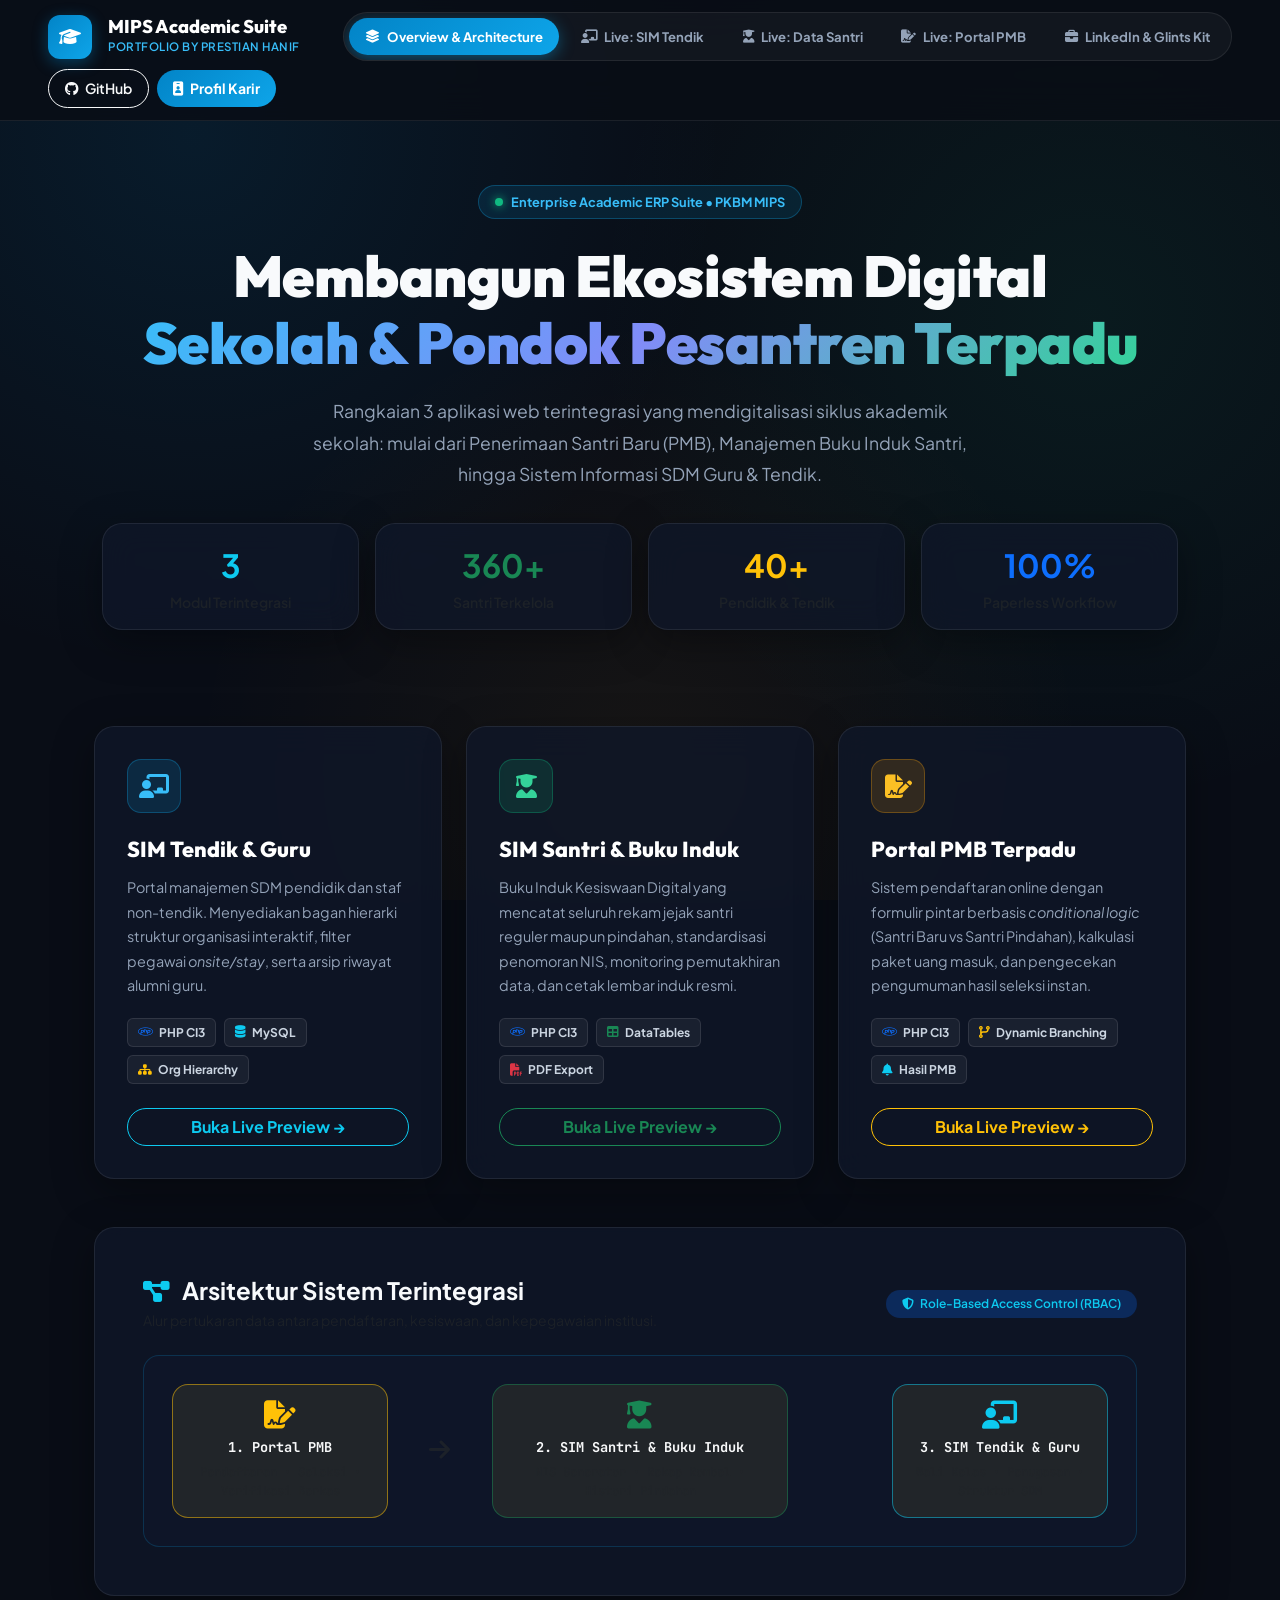
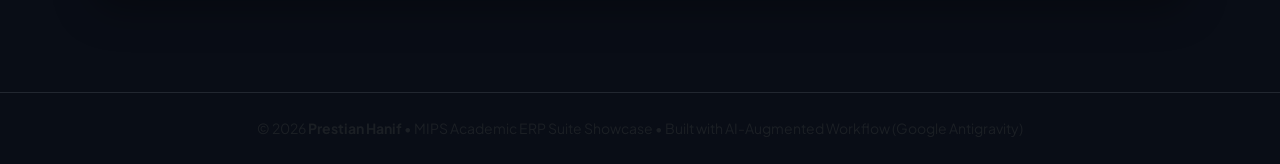
==== index.html @ e8062b6e "feat: initial release of MIPS Academic ERP Suite interactive showcase" ====
<!DOCTYPE html>
<html lang="id">
<head>
  <meta charset="UTF-8">
  <meta name="viewport" content="width=device-width, initial-scale=1.0">
  <title>MIPS Academic Suite — Integrated School ERP Portfolio | Prestian Hanif</title>
  <meta name="description" content="Portofolio Sistem Informasi Akademik Sekolah Terpadu (SIM Tendik, Buku Induk Santri, dan PMB Online) berbasis PHP CodeIgniter & MySQL oleh Prestian Hanif.">
  <link rel="icon" type="image/png" href="assets/img/860e6215fdf18fe359e7f4e2a0b816ce.png">
  
  <!-- Google Fonts -->
  <link rel="preconnect" href="https://fonts.googleapis.com">
  <link rel="preconnect" href="https://fonts.gstatic.com" crossorigin>
  <link href="https://fonts.googleapis.com/css2?family=Plus+Jakarta+Sans:wght@300;400;500;600;700;800&family=Outfit:wght@400;600;700;800&family=JetBrains+Mono:wght@400;600&display=swap" rel="stylesheet">
  
  <!-- Bootstrap 5 CSS -->
  <link href="https://cdn.jsdelivr.net/npm/bootstrap@5.3.3/dist/css/bootstrap.min.css" rel="stylesheet">
  <!-- FontAwesome 6 -->
  <link rel="stylesheet" href="https://cdnjs.cloudflare.com/ajax/libs/font-awesome/6.5.1/css/all.min.css">
  <!-- Bootstrap Icons -->
  <link rel="stylesheet" href="https://cdn.jsdelivr.net/npm/bootstrap-icons@1.11.3/font/bootstrap-icons.min.css">

  <style>
    :root {
      --bg-dark: #090d16;
      --bg-card: rgba(15, 23, 42, 0.75);
      --bg-card-hover: rgba(30, 41, 59, 0.85);
      --border-glow: rgba(14, 165, 233, 0.25);
      --primary: #0284c7;
      --primary-light: #38bdf8;
      --accent: #10b981;
      --accent-gold: #f59e0b;
      --text-main: #f8fafc;
      --text-muted: #94a3b8;
      --font-heading: 'Outfit', sans-serif;
      --font-body: 'Plus Jakarta Sans', sans-serif;
      --font-mono: 'JetBrains Mono', monospace;
    }

    * { box-sizing: border-box; }
    html { scroll-behavior: smooth; }
    body {
      background-color: var(--bg-dark);
      color: var(--text-main);
      font-family: var(--font-body);
      overflow-x: hidden;
      line-height: 1.6;
      background-image: 
        radial-gradient(circle at 15% 15%, rgba(2, 132, 199, 0.12) 0%, transparent 40%),
        radial-gradient(circle at 85% 35%, rgba(16, 185, 129, 0.08) 0%, transparent 40%),
        radial-gradient(circle at 50% 85%, rgba(245, 158, 11, 0.06) 0%, transparent 45%);
      background-attachment: fixed;
    }

    /* Floating Header / Navbar */
    .suite-navbar {
      position: sticky;
      top: 0;
      z-index: 1050;
      background: rgba(9, 13, 22, 0.85);
      backdrop-filter: blur(20px);
      -webkit-backdrop-filter: blur(20px);
      border-bottom: 1px solid rgba(255, 255, 255, 0.08);
      padding: 0.75rem 0;
      transition: all 0.3s ease;
    }
    .brand-avatar {
      width: 44px;
      height: 44px;
      border-radius: 12px;
      background: linear-gradient(135deg, #0284c7, #0ea5e9);
      display: flex;
      align-items: center;
      justify-content: center;
      font-weight: 800;
      font-size: 1.1rem;
      color: #fff;
      box-shadow: 0 4px 15px rgba(2, 132, 199, 0.4);
    }
    .brand-title {
      font-family: var(--font-heading);
      font-weight: 800;
      font-size: 1.15rem;
      color: #fff;
      line-height: 1.2;
    }
    .brand-sub {
      font-size: 0.72rem;
      color: var(--primary-light);
      font-weight: 600;
      letter-spacing: 0.5px;
    }

    /* Tab Switcher Pills */
    .suite-nav-pills {
      display: flex;
      gap: 0.4rem;
      background: rgba(255, 255, 255, 0.04);
      padding: 5px;
      border-radius: 50px;
      border: 1px solid rgba(255, 255, 255, 0.08);
      overflow-x: auto;
      max-width: 100%;
    }
    .suite-nav-pills .nav-link {
      color: var(--text-muted);
      border-radius: 50px;
      font-size: 0.82rem;
      font-weight: 700;
      padding: 0.5rem 1rem;
      white-space: nowrap;
      transition: all 0.25s ease;
      display: flex;
      align-items: center;
      gap: 0.45rem;
      border: none;
      background: transparent;
    }
    .suite-nav-pills .nav-link:hover {
      color: #fff;
      background: rgba(255, 255, 255, 0.06);
    }
    .suite-nav-pills .nav-link.active {
      background: linear-gradient(135deg, #0284c7, #0ea5e9);
      color: #ffffff;
      box-shadow: 0 4px 16px rgba(14, 165, 233, 0.4);
    }

    /* Hero Section */
    .hero-wrap {
      padding: 4rem 0 3rem;
      position: relative;
    }
    .hero-badge {
      display: inline-flex;
      align-items: center;
      gap: 8px;
      padding: 6px 16px;
      border-radius: 50px;
      background: rgba(14, 165, 233, 0.12);
      border: 1px solid rgba(14, 165, 233, 0.3);
      color: var(--primary-light);
      font-size: 0.8rem;
      font-weight: 700;
      margin-bottom: 1.5rem;
    }
    .hero-badge .status-dot {
      width: 8px;
      height: 8px;
      border-radius: 50%;
      background: #10b981;
      box-shadow: 0 0 10px #10b981;
      animation: pulseDot 2s infinite;
    }
    @keyframes pulseDot {
      0%, 100% { opacity: 1; transform: scale(1); }
      50% { opacity: 0.4; transform: scale(1.2); }
    }
    .hero-title {
      font-family: var(--font-heading);
      font-size: clamp(2.2rem, 4.5vw, 3.6rem);
      font-weight: 900;
      line-height: 1.15;
      letter-spacing: -0.5px;
      margin-bottom: 1.25rem;
    }
    .text-gradient {
      background: linear-gradient(135deg, #38bdf8 0%, #818cf8 50%, #34d399 100%);
      -webkit-background-clip: text;
      -webkit-text-fill-color: transparent;
    }
    .hero-desc {
      font-size: 1.1rem;
      color: var(--text-muted);
      max-width: 680px;
      line-height: 1.8;
      margin-bottom: 2rem;
    }

    /* Glassmorphic Cards */
    .glass-card {
      background: var(--bg-card);
      border: 1px solid rgba(255, 255, 255, 0.08);
      border-radius: 20px;
      backdrop-filter: blur(16px);
      -webkit-backdrop-filter: blur(16px);
      box-shadow: 0 12px 40px rgba(0, 0, 0, 0.35);
      transition: all 0.35s cubic-bezier(0.16, 1, 0.3, 1);
      position: relative;
      overflow: hidden;
    }
    .glass-card:hover {
      border-color: var(--border-glow);
      box-shadow: 0 18px 50px rgba(2, 132, 199, 0.15);
      transform: translateY(-4px);
    }
    .glass-card::before {
      content: '';
      position: absolute;
      top: 0; left: 0; right: 0;
      height: 2px;
      background: linear-gradient(90deg, #0284c7, #10b981, #f59e0b);
      opacity: 0;
      transition: opacity 0.3s;
    }
    .glass-card:hover::before { opacity: 1; }

    /* Module Highlight Cards */
    .module-card {
      padding: 2rem;
      height: 100%;
      display: flex;
      flex-direction: column;
    }
    .module-icon-box {
      width: 54px;
      height: 54px;
      border-radius: 14px;
      display: flex;
      align-items: center;
      justify-content: center;
      font-size: 1.5rem;
      margin-bottom: 1.5rem;
    }
    .icon-blue { background: rgba(14, 165, 233, 0.15); color: #38bdf8; border: 1px solid rgba(14, 165, 233, 0.3); }
    .icon-green { background: rgba(16, 185, 129, 0.15); color: #34d399; border: 1px solid rgba(16, 185, 129, 0.3); }
    .icon-amber { background: rgba(245, 158, 11, 0.15); color: #fbbf24; border: 1px solid rgba(245, 158, 11, 0.3); }

    .module-title {
      font-family: var(--font-heading);
      font-size: 1.35rem;
      font-weight: 800;
      color: #fff;
      margin-bottom: 0.75rem;
    }
    .module-desc {
      font-size: 0.9rem;
      color: var(--text-muted);
      line-height: 1.7;
      flex-grow: 1;
      margin-bottom: 1.25rem;
    }

    /* Tech Badges */
    .badge-tech {
      display: inline-flex;
      align-items: center;
      gap: 6px;
      padding: 4px 10px;
      border-radius: 6px;
      font-size: 0.75rem;
      font-weight: 700;
      background: rgba(255, 255, 255, 0.05);
      border: 1px solid rgba(255, 255, 255, 0.1);
      color: #cbd5e1;
    }

    /* Live Demo Container */
    .live-demo-viewport {
      background: #0d1527;
      border: 1px solid rgba(255, 255, 255, 0.1);
      border-radius: 20px;
      overflow: hidden;
      box-shadow: 0 25px 70px rgba(0, 0, 0, 0.5);
    }
    .viewport-header {
      background: #111c34;
      padding: 12px 20px;
      display: flex;
      align-items: center;
      justify-content: space-between;
      border-bottom: 1px solid rgba(255, 255, 255, 0.06);
    }
    .browser-dots {
      display: flex;
      gap: 7px;
    }
    .browser-dots span {
      width: 11px;
      height: 11px;
      border-radius: 50%;
    }
    .dot-red { background: #ef4444; }
    .dot-yellow { background: #f59e0b; }
    .dot-green { background: #10b981; }

    .viewport-url-bar {
      background: rgba(0, 0, 0, 0.3);
      padding: 5px 16px;
      border-radius: 50px;
      font-size: 0.75rem;
      color: var(--text-muted);
      font-family: var(--font-mono);
      display: flex;
      align-items: center;
      gap: 8px;
      border: 1px solid rgba(255, 255, 255, 0.05);
      width: 50%;
      max-width: 480px;
    }

    /* Interactive Simulation Container */
    .simulation-body {
      padding: 2rem;
      min-height: 580px;
      background: #0f172a;
      color: #f1f5f9;
    }

    /* Stats Counter in Demo */
    .demo-stat-card {
      background: rgba(255, 255, 255, 0.04);
      border: 1px solid rgba(255, 255, 255, 0.08);
      border-radius: 14px;
      padding: 1.25rem;
      text-align: center;
      transition: all 0.25s;
    }
    .demo-stat-card:hover {
      background: rgba(14, 165, 233, 0.08);
      border-color: rgba(14, 165, 233, 0.3);
    }
    .demo-stat-num {
      font-size: 2.2rem;
      font-weight: 800;
      color: #38bdf8;
      line-height: 1;
    }
    .demo-stat-label {
      font-size: 0.75rem;
      font-weight: 700;
      text-transform: uppercase;
      letter-spacing: 0.8px;
      color: var(--text-muted);
      margin-top: 6px;
    }

    /* Tables in Demo */
    .demo-table {
      width: 100%;
      border-collapse: separate;
      border-spacing: 0;
      font-size: 0.85rem;
      color: #e2e8f0;
    }
    .demo-table thead th {
      background: #1e293b;
      padding: 12px 14px;
      font-size: 0.74rem;
      font-weight: 800;
      text-transform: uppercase;
      letter-spacing: 0.6px;
      color: #94a3b8;
      border-bottom: 2px solid rgba(255, 255, 255, 0.08);
    }
    .demo-table tbody tr {
      border-bottom: 1px solid rgba(255, 255, 255, 0.04);
      transition: background 0.15s;
    }
    .demo-table tbody tr:hover {
      background: rgba(14, 165, 233, 0.06);
    }
    .demo-table td {
      padding: 12px 14px;
      vertical-align: middle;
      border-bottom: 1px solid rgba(255, 255, 255, 0.05);
    }

    /* Copy Button Tooltip */
    .btn-copy-kit {
      background: linear-gradient(135deg, #10b981, #059669);
      color: #fff;
      font-weight: 700;
      padding: 8px 18px;
      border-radius: 8px;
      border: none;
      font-size: 0.82rem;
      cursor: pointer;
      display: inline-flex;
      align-items: center;
      gap: 7px;
      transition: all 0.2s;
    }
    .btn-copy-kit:hover {
      box-shadow: 0 4px 16px rgba(16, 185, 129, 0.4);
      transform: translateY(-2px);
      color: #fff;
    }

    /* Mermaid Architecture Box */
    .arch-box {
      background: rgba(15, 23, 42, 0.9);
      border: 1px solid rgba(14, 165, 233, 0.2);
      border-radius: 16px;
      padding: 1.75rem;
      font-family: var(--font-mono);
      font-size: 0.85rem;
    }

    /* Modal Styling */
    .modal-content-dark {
      background: #0f172a;
      border: 1px solid rgba(255, 255, 255, 0.15);
      border-radius: 20px;
      color: #f8fafc;
      box-shadow: 0 25px 80px rgba(0, 0, 0, 0.7);
    }
    .modal-header-dark {
      background: #1e293b;
      border-bottom: 1px solid rgba(255, 255, 255, 0.08);
      padding: 18px 24px;
      border-radius: 20px 20px 0 0;
    }
  </style>
</head>
<body>

  <!-- ==================== HEADER NAVBAR ==================== -->
  <nav class="suite-navbar">
    <div class="container-fluid px-3 px-xl-5">
      <div class="d-flex align-items-center justify-content-between flex-wrap gap-2">
        
        <!-- Brand -->
        <a href="#overview" class="d-flex align-items-center gap-3 text-decoration-none">
          <div class="brand-avatar">
            <i class="fas fa-graduation-cap"></i>
          </div>
          <div>
            <div class="brand-title">MIPS Academic Suite</div>
            <div class="brand-sub">PORTFOLIO BY PRESTIAN HANIF</div>
          </div>
        </a>

        <!-- Navigation Tabs -->
        <div class="suite-nav-pills" id="suiteTabs" role="tablist">
          <button class="nav-link active" id="tab-overview" data-bs-toggle="pill" data-bs-target="#pane-overview" type="button" role="tab">
            <i class="fas fa-layer-group"></i> <span>Overview &amp; Architecture</span>
          </button>
          <button class="nav-link" id="tab-dataguru" data-bs-toggle="pill" data-bs-target="#pane-dataguru" type="button" role="tab">
            <i class="fas fa-chalkboard-teacher"></i> <span>Live: SIM Tendik</span>
          </button>
          <button class="nav-link" id="tab-datasantri" data-bs-toggle="pill" data-bs-target="#pane-datasantri" type="button" role="tab">
            <i class="fas fa-user-graduate"></i> <span>Live: Data Santri</span>
          </button>
          <button class="nav-link" id="tab-pmb" data-bs-toggle="pill" data-bs-target="#pane-pmb" type="button" role="tab">
            <i class="fas fa-file-signature"></i> <span>Live: Portal PMB</span>
          </button>
          <button class="nav-link" id="tab-careerkit" data-bs-toggle="pill" data-bs-target="#pane-careerkit" type="button" role="tab">
            <i class="fas fa-briefcase"></i> <span>LinkedIn &amp; Glints Kit</span>
          </button>
        </div>

        <!-- Right Action Button -->
        <div class="d-flex align-items-center gap-2">
          <a href="https://github.com/PrestianHanif" target="_blank" class="btn btn-sm btn-outline-light rounded-pill px-3 py-2 fw-semibold">
            <i class="fab fa-github me-1"></i> GitHub
          </a>
          <a href="#pane-careerkit" onclick="document.getElementById('tab-careerkit').click()" class="btn btn-sm btn-primary rounded-pill px-3 py-2 fw-bold" style="background: linear-gradient(135deg, #0284c7, #0ea5e9); border:none;">
            <i class="fas fa-id-badge me-1"></i> Profil Karir
          </a>
        </div>

      </div>
    </div>
  </nav>

  <!-- ==================== MAIN TAB CONTENT CONTAINER ==================== -->
  <main class="tab-content" id="suiteTabContent">

    <!-- ==================== PANE 1: OVERVIEW & ARCHITECTURE ==================== -->
    <section class="tab-pane fade show active" id="pane-overview" role="tabpanel">
      
      <!-- Hero -->
      <div class="hero-wrap">
        <div class="container px-3 px-xl-4 text-center">
          <div class="hero-badge">
            <span class="status-dot"></span>
            Enterprise Academic ERP Suite &bull; PKBM MIPS
          </div>
          <h1 class="hero-title">
            Membangun Ekosistem Digital<br>
            <span class="text-gradient">Sekolah &amp; Pondok Pesantren Terpadu</span>
          </h1>
          <p class="hero-desc mx-auto">
            Rangkaian 3 aplikasi web terintegrasi yang mendigitalisasi siklus akademik sekolah: mulai dari Penerimaan Santri Baru (PMB), Manajemen Buku Induk Santri, hingga Sistem Informasi SDM Guru &amp; Tendik.
          </p>

          <!-- Quick Stats Row -->
          <div class="row g-3 justify-content-center max-w-900 mx-auto mb-5">
            <div class="col-6 col-md-3">
              <div class="glass-card p-3 text-center">
                <div class="fs-2 fw-bold text-info">3</div>
                <div class="small text-muted fw-semibold">Modul Terintegrasi</div>
              </div>
            </div>
            <div class="col-6 col-md-3">
              <div class="glass-card p-3 text-center">
                <div class="fs-2 fw-bold text-success">360+</div>
                <div class="small text-muted fw-semibold">Santri Terkelola</div>
              </div>
            </div>
            <div class="col-6 col-md-3">
              <div class="glass-card p-3 text-center">
                <div class="fs-2 fw-bold text-warning">40+</div>
                <div class="small text-muted fw-semibold">Pendidik &amp; Tendik</div>
              </div>
            </div>
            <div class="col-6 col-md-3">
              <div class="glass-card p-3 text-center">
                <div class="fs-2 fw-bold text-primary">100%</div>
                <div class="small text-muted fw-semibold">Paperless Workflow</div>
              </div>
            </div>
          </div>
        </div>
      </div>

      <!-- The 3 Core Modules -->
      <div class="container px-3 px-xl-4 pb-5">
        <div class="row g-4 mb-5">
          
          <!-- Module 1: SIM Tendik -->
          <div class="col-lg-4">
            <div class="glass-card module-card">
              <div class="module-icon-box icon-blue">
                <i class="fas fa-chalkboard-teacher"></i>
              </div>
              <h3 class="module-title">SIM Tendik &amp; Guru</h3>
              <p class="module-desc">
                Portal manajemen SDM pendidik dan staf non-tendik. Menyediakan bagan hierarki struktur organisasi interaktif, filter pegawai <em>onsite/stay</em>, serta arsip riwayat alumni guru.
              </p>
              <div class="d-flex flex-wrap gap-2 mb-4">
                <span class="badge-tech"><i class="fab fa-php text-primary"></i> PHP CI3</span>
                <span class="badge-tech"><i class="fas fa-database text-info"></i> MySQL</span>
                <span class="badge-tech"><i class="fas fa-sitemap text-warning"></i> Org Hierarchy</span>
              </div>
              <button class="btn btn-outline-info w-100 rounded-pill fw-bold" onclick="document.getElementById('tab-dataguru').click()">
                Buka Live Preview &rarr;
              </button>
            </div>
          </div>

          <!-- Module 2: Data Santri -->
          <div class="col-lg-4">
            <div class="glass-card module-card">
              <div class="module-icon-box icon-green">
                <i class="fas fa-user-graduate"></i>
              </div>
              <h3 class="module-title">SIM Santri &amp; Buku Induk</h3>
              <p class="module-desc">
                Buku Induk Kesiswaan Digital yang mencatat seluruh rekam jejak santri reguler maupun pindahan, standardisasi penomoran NIS, monitoring pemutakhiran data, dan cetak lembar induk resmi.
              </p>
              <div class="d-flex flex-wrap gap-2 mb-4">
                <span class="badge-tech"><i class="fab fa-php text-primary"></i> PHP CI3</span>
                <span class="badge-tech"><i class="fas fa-table text-success"></i> DataTables</span>
                <span class="badge-tech"><i class="fas fa-file-pdf text-danger"></i> PDF Export</span>
              </div>
              <button class="btn btn-outline-success w-100 rounded-pill fw-bold" onclick="document.getElementById('tab-datasantri').click()">
                Buka Live Preview &rarr;
              </button>
            </div>
          </div>

          <!-- Module 3: Portal PMB -->
          <div class="col-lg-4">
            <div class="glass-card module-card">
              <div class="module-icon-box icon-amber">
                <i class="fas fa-file-signature"></i>
              </div>
              <h3 class="module-title">Portal PMB Terpadu</h3>
              <p class="module-desc">
                Sistem pendaftaran online dengan formulir pintar berbasis <em>conditional logic</em> (Santri Baru vs Santri Pindahan), kalkulasi paket uang masuk, dan pengecekan pengumuman hasil seleksi instan.
              </p>
              <div class="d-flex flex-wrap gap-2 mb-4">
                <span class="badge-tech"><i class="fab fa-php text-primary"></i> PHP CI3</span>
                <span class="badge-tech"><i class="fas fa-code-branch text-warning"></i> Dynamic Branching</span>
                <span class="badge-tech"><i class="fas fa-bell text-info"></i> Hasil PMB</span>
              </div>
              <button class="btn btn-outline-warning w-100 rounded-pill fw-bold" onclick="document.getElementById('tab-pmb').click()">
                Buka Live Preview &rarr;
              </button>
            </div>
          </div>

        </div>

        <!-- Integrated Architecture Diagram -->
        <div class="glass-card p-4 p-lg-5">
          <div class="d-flex align-items-center justify-content-between flex-wrap gap-3 mb-4">
            <div>
              <h4 class="fw-bold mb-1"><i class="fas fa-project-diagram text-info me-2"></i> Arsitektur Sistem Terintegrasi</h4>
              <p class="text-muted small mb-0">Alur pertukaran data antara pendaftaran, kesiswaan, dan kepegawaian institusi.</p>
            </div>
            <span class="badge bg-primary bg-opacity-25 text-info px-3 py-2 rounded-pill fw-semibold">
              <i class="fas fa-shield-alt me-1"></i> Role-Based Access Control (RBAC)
            </span>
          </div>

          <div class="arch-box text-light">
            <div class="row align-items-center g-4 text-center">
              <div class="col-md-3">
                <div class="p-3 rounded-4 bg-dark border border-warning border-opacity-50">
                  <i class="fas fa-file-signature text-warning fs-3 mb-2"></i>
                  <div class="fw-bold">1. Portal PMB</div>
                  <div class="small text-muted mt-1">Pendaftaran &bull; Seleksi &bull; Verifikasi Berkas</div>
                </div>
              </div>
              <div class="col-md-1 d-none d-md-block">
                <i class="fas fa-arrow-right text-muted fs-4"></i>
              </div>
              <div class="col-md-4">
                <div class="p-3 rounded-4 bg-dark border border-success border-opacity-50">
                  <i class="fas fa-user-graduate text-success fs-3 mb-2"></i>
                  <div class="fw-bold">2. SIM Santri &amp; Buku Induk</div>
                  <div class="small text-muted mt-1">NIS Generator &bull; Rekap Rombel &bull; Histori Pindahan</div>
                </div>
              </div>
              <div class="col-md-1 d-none d-md-block">
                <i class="fas fa-arrows-split text-muted fs-4"></i>
              </div>
              <div class="col-md-3">
                <div class="p-3 rounded-4 bg-dark border border-info border-opacity-50">
                  <i class="fas fa-chalkboard-teacher text-info fs-3 mb-2"></i>
                  <div class="fw-bold">3. SIM Tendik &amp; Guru</div>
                  <div class="small text-muted mt-1">Wali Kelas &bull; Penugasan &bull; Struktur SDM</div>
                </div>
              </div>
            </div>
          </div>

        </div>

      </div>
    </section>

    <!-- ==================== PANE 2: LIVE SIM TENDIK ==================== -->
    <section class="tab-pane fade" id="pane-dataguru" role="tabpanel">
      <div class="container px-3 px-xl-4 py-4">
        
        <!-- Live Window Container -->
        <div class="live-demo-viewport">
          <div class="viewport-header">
            <div class="browser-dots">
              <span class="dot-red"></span>
              <span class="dot-yellow"></span>
              <span class="dot-green"></span>
            </div>
            <div class="viewport-url-bar">
              <i class="fas fa-lock text-success"></i>
              <span>https://prestianhanif.github.io/app-dataguru/public</span>
            </div>
            <div class="d-flex align-items-center gap-2">
              <a href="https://github.com/PrestianHanif/app-dataguru" target="_blank" class="btn btn-xs btn-outline-light rounded-pill px-3 py-1 text-xs" style="font-size:0.75rem;">
                <i class="fab fa-github me-1"></i> View Repository
              </a>
            </div>
          </div>

          <!-- Simulation Content (1:1 with real app) -->
          <div class="simulation-body">
            
            <!-- Navbar inside Demo -->
            <div class="d-flex align-items-center justify-content-between p-3 rounded-4 mb-4" style="background: rgba(255,255,255,0.05); border: 1px solid rgba(255,255,255,0.08);">
              <div class="d-flex align-items-center gap-3">
                <img src="assets/img/860e6215fdf18fe359e7f4e2a0b816ce.png" alt="Logo" width="38" height="38" class="rounded-3 bg-white p-1">
                <div>
                  <div class="fw-bold text-white fs-6">Data Pegawai <span class="text-info">MIPS</span></div>
                  <div class="small text-muted" style="font-size:0.7rem;">PKBM Madina Islamic Premier School</div>
                </div>
              </div>
              <div class="d-flex gap-2">
                <span class="badge bg-info bg-opacity-20 text-info px-3 py-2 rounded-pill fw-semibold">Tahun Ajaran 2026/2027</span>
              </div>
            </div>

            <!-- Stats Banner in Demo -->
            <div class="row g-3 mb-4">
              <div class="col-md-4">
                <div class="demo-stat-card">
                  <div class="demo-stat-num" id="guruCount">38</div>
                  <div class="demo-stat-label">Total SDM On-Site</div>
                  <div class="small text-muted mt-2">
                    <span class="text-info fw-bold"><i class="fas fa-mars"></i> 18 Pria</span> &bull; 
                    <span class="text-danger fw-bold"><i class="fas fa-venus"></i> 20 Wanita</span>
                  </div>
                </div>
              </div>
              <div class="col-md-4">
                <div class="demo-stat-card">
                  <div class="demo-stat-num text-success">24</div>
                  <div class="demo-stat-label">Tenaga Pendidik (Guru)</div>
                  <div class="small text-muted mt-2">TAUD &bull; Paket A &bull; Paket B &bull; Paket C</div>
                </div>
              </div>
              <div class="col-md-4">
                <div class="demo-stat-card">
                  <div class="demo-stat-num text-warning">14</div>
                  <div class="demo-stat-label">Tendik &amp; Karyawan Staf</div>
                  <div class="small text-muted mt-2">Tata Usaha &bull; Kebersihan &bull; Keamanan</div>
                </div>
              </div>
            </div>

            <!-- Interactive Filter & Search Bar -->
            <div class="p-3 rounded-4 mb-4" style="background: rgba(255,255,255,0.03); border: 1px solid rgba(255,255,255,0.08);">
              <div class="row g-2 align-items-center">
                <div class="col-md-5">
                  <div class="input-group">
                    <span class="input-group-text bg-dark border-secondary text-muted"><i class="fas fa-search"></i></span>
                    <input type="text" id="searchGuru" class="form-control bg-dark border-secondary text-white" placeholder="Cari nama pegawai, NIP, atau jabatan..." onkeyup="filterGuruTable()">
                  </div>
                </div>
                <div class="col-md-3">
                  <select id="filterUnitGuru" class="form-select bg-dark border-secondary text-white" onchange="filterGuruTable()">
                    <option value="">Semua Unit</option>
                    <option value="TAUD">TAUD SaQu MIPS</option>
                    <option value="Paket A">Paket A (Setara SD)</option>
                    <option value="Paket B">Paket B (Setara SMP)</option>
                    <option value="Paket C">Paket C (Setara SMA)</option>
                    <option value="Manajemen">Manajemen &amp; TU</option>
                  </select>
                </div>
                <div class="col-md-4 text-md-end">
                  <button class="btn btn-sm btn-outline-info rounded-pill px-3" onclick="showOrgModal()">
                    <i class="fas fa-sitemap me-1"></i> Lihat Struktur Organisasi
                  </button>
                </div>
              </div>
            </div>

            <!-- Interactive Table -->
            <div class="table-responsive rounded-4 border border-secondary border-opacity-25">
              <table class="demo-table" id="tableGuru">
                <thead>
                  <tr>
                    <th>NIP</th>
                    <th>Nama Pegawai</th>
                    <th>Unit / Rombel</th>
                    <th>Jabatan</th>
                    <th>Sistem Kerja</th>
                    <th>Status</th>
                  </tr>
                </thead>
                <tbody id="guruTableBody">
                  <tr>
                    <td><code>202401001</code></td>
                    <td class="fw-bold text-white">Ust. Ahmad Fauzan, S.Pd.I</td>
                    <td><span class="badge bg-primary bg-opacity-25 text-info">Paket B</span></td>
                    <td>Kepala Satuan Pendidikan</td>
                    <td><span class="badge bg-success bg-opacity-25 text-success">Stay / Onsite</span></td>
                    <td><span class="text-success"><i class="fas fa-check-circle me-1"></i>Aktif</span></td>
                  </tr>
                  <tr>
                    <td><code>202401002</code></td>
                    <td class="fw-bold text-white">Usth. Siti Khadijah, S.Pd</td>
                    <td><span class="badge bg-info bg-opacity-25 text-info">TAUD SaQu</span></td>
                    <td>Koordinator Kurikulum Tahfidz</td>
                    <td><span class="badge bg-success bg-opacity-25 text-success">Stay / Onsite</span></td>
                    <td><span class="text-success"><i class="fas fa-check-circle me-1"></i>Aktif</span></td>
                  </tr>
                  <tr>
                    <td><code>202401003</code></td>
                    <td class="fw-bold text-white">Ust. Muhammad Ridwan</td>
                    <td><span class="badge bg-warning bg-opacity-25 text-warning">Paket A</span></td>
                    <td>Wali Kelas 3 &amp; Pengajar Diniyah</td>
                    <td><span class="badge bg-secondary bg-opacity-25 text-light">Pulang-Pergi</span></td>
                    <td><span class="text-success"><i class="fas fa-check-circle me-1"></i>Aktif</span></td>
                  </tr>
                  <tr>
                    <td><code>202401004</code></td>
                    <td class="fw-bold text-white">Ust. Hendra Setiawan, S.Kom</td>
                    <td><span class="badge bg-info bg-opacity-25 text-info">Manajemen</span></td>
                    <td>Operator Data &amp; IT Support</td>
                    <td><span class="badge bg-success bg-opacity-25 text-success">Stay / Onsite</span></td>
                    <td><span class="text-success"><i class="fas fa-check-circle me-1"></i>Aktif</span></td>
                  </tr>
                  <tr>
                    <td><code>202401005</code></td>
                    <td class="fw-bold text-white">Usth. Nur Aisyah, S.Si</td>
                    <td><span class="badge bg-primary bg-opacity-25 text-info">Paket C</span></td>
                    <td>Guru Matematika &amp; Sains</td>
                    <td><span class="badge bg-secondary bg-opacity-25 text-light">Pulang-Pergi</span></td>
                    <td><span class="text-success"><i class="fas fa-check-circle me-1"></i>Aktif</span></td>
                  </tr>
                </tbody>
              </table>
            </div>

          </div>
        </div>

      </div>
    </section>

    <!-- ==================== PANE 3: LIVE SIM SANTRI ==================== -->
    <section class="tab-pane fade" id="pane-datasantri" role="tabpanel">
      <div class="container px-3 px-xl-4 py-4">
        
        <div class="live-demo-viewport">
          <div class="viewport-header">
            <div class="browser-dots">
              <span class="dot-red"></span>
              <span class="dot-yellow"></span>
              <span class="dot-green"></span>
            </div>
            <div class="viewport-url-bar">
              <i class="fas fa-lock text-success"></i>
              <span>https://prestianhanif.github.io/app-datasantri/buku-induk</span>
            </div>
            <div class="d-flex align-items-center gap-2">
              <a href="https://github.com/PrestianHanif/app-datasantri" target="_blank" class="btn btn-xs btn-outline-light rounded-pill px-3 py-1" style="font-size:0.75rem;">
                <i class="fab fa-github me-1"></i> View Repository
              </a>
            </div>
          </div>

          <div class="simulation-body">
            
            <!-- Navbar inside Demo -->
            <div class="d-flex align-items-center justify-content-between p-3 rounded-4 mb-4" style="background: rgba(255,255,255,0.05); border: 1px solid rgba(255,255,255,0.08);">
              <div class="d-flex align-items-center gap-3">
                <img src="assets/img/fd27a5925df5ee8244879c0f76e47f09.png" alt="Logo" width="38" height="38" class="rounded-3 bg-white p-1">
                <div>
                  <div class="fw-bold text-white fs-6">DataSantri <span class="text-info">MIPS</span></div>
                  <div class="small text-muted" style="font-size:0.7rem;">Buku Induk Kesiswaan &amp; Arsip Digital Terpadu</div>
                </div>
              </div>
              <div class="d-flex gap-2">
                <button class="btn btn-sm btn-outline-success rounded-pill px-3 py-1" onclick="alert('Simulasi: Dokumen Buku Induk Santri siap dicetak berformat resmi.')">
                  <i class="fas fa-print me-1"></i> Cetak Lembar Induk
                </button>
              </div>
            </div>

            <!-- Stats Bar -->
            <div class="row g-3 mb-4">
              <div class="col-md-3 col-6">
                <div class="demo-stat-card">
                  <div class="demo-stat-num text-info">364</div>
                  <div class="demo-stat-label">Santri Murni Aktif</div>
                </div>
              </div>
              <div class="col-md-3 col-6">
                <div class="demo-stat-card">
                  <div class="demo-stat-num text-success">142</div>
                  <div class="demo-stat-label">Santri Menginduk</div>
                </div>
              </div>
              <div class="col-md-3 col-6">
                <div class="demo-stat-card">
                  <div class="demo-stat-num text-warning">18</div>
                  <div class="demo-stat-label">Santri Pindahan</div>
                </div>
              </div>
              <div class="col-md-3 col-6">
                <div class="demo-stat-card">
                  <div class="demo-stat-num text-light">524</div>
                  <div class="demo-stat-label">Total Keseluruhan</div>
                </div>
              </div>
            </div>

            <!-- Filter & Search Bar -->
            <div class="p-3 rounded-4 mb-4" style="background: rgba(255,255,255,0.03); border: 1px solid rgba(255,255,255,0.08);">
              <div class="row g-2 align-items-center">
                <div class="col-md-6">
                  <div class="input-group">
                    <span class="input-group-text bg-dark border-secondary text-muted"><i class="fas fa-search"></i></span>
                    <input type="text" id="searchSantri" class="form-control bg-dark border-secondary text-white" placeholder="Cari berdasarkan NIS, Nama Santri, atau NISN..." onkeyup="filterSantriTable()">
                  </div>
                </div>
                <div class="col-md-3">
                  <select id="filterProgramSantri" class="form-select bg-dark border-secondary text-white" onchange="filterSantriTable()">
                    <option value="">Semua Program</option>
                    <option value="TAUD">TAUD SaQu</option>
                    <option value="Paket A">Paket A (SD)</option>
                    <option value="Paket B">Paket B (SMP)</option>
                    <option value="Paket C">Paket C (SMA)</option>
                  </select>
                </div>
                <div class="col-md-3 text-md-end">
                  <span class="small text-muted">Menampilkan 5 dari 364 santri</span>
                </div>
              </div>
            </div>

            <!-- Table -->
            <div class="table-responsive rounded-4 border border-secondary border-opacity-25">
              <table class="demo-table" id="tableSantri">
                <thead>
                  <tr>
                    <th>NIS</th>
                    <th>Nama Santri</th>
                    <th>Program &amp; Rombel</th>
                    <th>Jalur Masuk</th>
                    <th>Wali Santri</th>
                    <th>Aksi</th>
                  </tr>
                </thead>
                <tbody id="santriTableBody">
                  <tr>
                    <td><code>2024.A.0142</code></td>
                    <td class="fw-bold text-white">Muhammad Zayyan Al-Farisi</td>
                    <td><span class="badge bg-primary bg-opacity-25 text-info">Paket A &bull; Kelas 2B</span></td>
                    <td><span class="badge bg-success bg-opacity-25 text-success">Reguler</span></td>
                    <td>Bpk. Hendro &bull; 0812-xxxx-7890</td>
                    <td>
                      <button class="btn btn-xs btn-outline-info rounded-pill px-2 py-1" onclick="openBukuIndukModal('Muhammad Zayyan Al-Farisi', '2024.A.0142', 'Paket A (Kelas 2B)', 'Reguler', 'Bpk. Hendro')">
                        <i class="fas fa-eye me-1"></i> Buku Induk
                      </button>
                    </td>
                  </tr>
                  <tr>
                    <td><code>2024.B.0089</code></td>
                    <td class="fw-bold text-white">Aisyah Nur Ramadhani</td>
                    <td><span class="badge bg-info bg-opacity-25 text-info">Paket B &bull; Kelas 7A</span></td>
                    <td><span class="badge bg-warning bg-opacity-25 text-warning"><i class="fas fa-exchange-alt me-1"></i>Pindahan</span></td>
                    <td>Bpk. Suryadi &bull; 0813-xxxx-4421</td>
                    <td>
                      <button class="btn btn-xs btn-outline-info rounded-pill px-2 py-1" onclick="openBukuIndukModal('Aisyah Nur Ramadhani', '2024.B.0089', 'Paket B (Kelas 7A)', 'Santri Pindahan (Mutasi Masuk)', 'Bpk. Suryadi')">
                        <i class="fas fa-eye me-1"></i> Buku Induk
                      </button>
                    </td>
                  </tr>
                  <tr>
                    <td><code>2024.T.0031</code></td>
                    <td class="fw-bold text-white">Fathimah Az-Zahra</td>
                    <td><span class="badge bg-secondary bg-opacity-25 text-light">TAUD &bull; Kelompok B</span></td>
                    <td><span class="badge bg-success bg-opacity-25 text-success">Reguler</span></td>
                    <td>Bpk. Bambang &bull; 0857-xxxx-1123</td>
                    <td>
                      <button class="btn btn-xs btn-outline-info rounded-pill px-2 py-1" onclick="openBukuIndukModal('Fathimah Az-Zahra', '2024.T.0031', 'TAUD (Kelompok B)', 'Reguler', 'Bpk. Bambang')">
                        <i class="fas fa-eye me-1"></i> Buku Induk
                      </button>
                    </td>
                  </tr>
                  <tr>
                    <td><code>2024.C.0019</code></td>
                    <td class="fw-bold text-white">Ibrahim Al-Ghifari</td>
                    <td><span class="badge bg-primary bg-opacity-25 text-info">Paket C &bull; Kelas 10</span></td>
                    <td><span class="badge bg-success bg-opacity-25 text-success">Reguler</span></td>
                    <td>Bpk. Gunawan &bull; 0811-xxxx-9876</td>
                    <td>
                      <button class="btn btn-xs btn-outline-info rounded-pill px-2 py-1" onclick="openBukuIndukModal('Ibrahim Al-Ghifari', '2024.C.0019', 'Paket C (Kelas 10)', 'Reguler', 'Bpk. Gunawan')">
                        <i class="fas fa-eye me-1"></i> Buku Induk
                      </button>
                    </td>
                  </tr>
                </tbody>
              </table>
            </div>

          </div>
        </div>

      </div>
    </section>

    <!-- ==================== PANE 4: LIVE PORTAL PMB ==================== -->
    <section class="tab-pane fade" id="pane-pmb" role="tabpanel">
      <div class="container px-3 px-xl-4 py-4">
        
        <div class="live-demo-viewport">
          <div class="viewport-header">
            <div class="browser-dots">
              <span class="dot-red"></span>
              <span class="dot-yellow"></span>
              <span class="dot-green"></span>
            </div>
            <div class="viewport-url-bar">
              <i class="fas fa-lock text-success"></i>
              <span>https://prestianhanif.github.io/app-pmb/register</span>
            </div>
            <div class="d-flex align-items-center gap-2">
              <a href="https://github.com/PrestianHanif/app-pmb" target="_blank" class="btn btn-xs btn-outline-light rounded-pill px-3 py-1" style="font-size:0.75rem;">
                <i class="fab fa-github me-1"></i> View Repository
              </a>
            </div>
          </div>

          <div class="simulation-body">
            
            <div class="row g-4 align-items-center mb-5">
              <div class="col-lg-7">
                <span class="badge bg-warning bg-opacity-20 text-warning px-3 py-2 rounded-pill fw-bold mb-3">
                  <i class="fas fa-calendar-check me-1"></i> Penerimaan Murid Baru Dibuka
                </span>
                <h2 class="fw-bold text-white display-6 mb-3">
                  Pendaftaran Online Murid &amp; Santri Baru MIPS
                </h2>
                <p class="text-muted leading-relaxed">
                  Fitur formulir interaktif di bawah ini mendemonstrasikan <strong>Smart Conditional Branching Logic</strong>: pertanyaan menyesuaikan otomatis secara dinamis saat memilih jalur <em>Santri Baru</em> atau <em>Santri Pindahan</em>.
                </p>
              </div>
              <div class="col-lg-5 text-center">
                <div class="p-3 rounded-4 bg-dark border border-secondary border-opacity-50">
                  <div class="fs-1 fw-bold text-warning mb-1">Gelombang 1</div>
                  <div class="text-muted small">Kuota Terbatas &bull; Seleksi Berkas Online</div>
                </div>
              </div>
            </div>

            <!-- Smart Form Simulator Card -->
            <div class="glass-card p-4 p-lg-5 mx-auto max-w-800">
              <h4 class="fw-bold text-white mb-4"><i class="fas fa-edit text-warning me-2"></i> Simulasi Formulir Pendaftaran</h4>
              
              <!-- Step 1: Jalur Selector -->
              <div class="mb-4">
                <label class="form-label text-light fw-bold">1. Pilih Tipe Pendaftaran (Pemilih Jalur):</label>
                <div class="row g-3">
                  <div class="col-md-6">
                    <div class="p-3 rounded-3 border border-secondary text-center cursor-pointer" id="btnJalurBaru" onclick="setJalurPmb('baru')" style="background: rgba(14,165,233,0.15); border-color: #38bdf8 !important;">
                      <div class="fs-3 text-info mb-1"><i class="fas fa-user-plus"></i></div>
                      <div class="fw-bold text-white">Santri Baru (Reguler)</div>
                      <div class="text-muted small">Pendaftaran awal / PAUD / Kelas 1</div>
                    </div>
                  </div>
                  <div class="col-md-6">
                    <div class="p-3 rounded-3 border border-secondary text-center cursor-pointer" id="btnJalurPindahan" onclick="setJalurPmb('pindahan')" style="background: rgba(255,255,255,0.02);">
                      <div class="fs-3 text-warning mb-1"><i class="fas fa-exchange-alt"></i></div>
                      <div class="fw-bold text-white">Santri Pindahan</div>
                      <div class="text-muted small">Mutasi dari sekolah lain ke kelas 2, 3, dst</div>
                    </div>
                  </div>
                </div>
              </div>

              <!-- Step 2: Conditional Fields -->
              <div id="dynamicFieldsContainer" class="p-3 rounded-3 mb-4" style="background: rgba(0,0,0,0.25); border: 1px dashed rgba(255,255,255,0.15);">
                <div id="fieldsSantriBaru">
                  <div class="alert alert-info py-2 px-3 small mb-3">
                    <i class="fas fa-info-circle me-1"></i> Menampilkan pertanyaan khusus <strong>Jalur Santri Baru</strong> (Riwayat PAUD &amp; Toilet Training).
                  </div>
                  <div class="row g-3">
                    <div class="col-md-6">
                      <label class="form-label text-muted small">Pernah Sekolah KB / TK sebelumnya?</label>
                      <select class="form-select bg-dark border-secondary text-white form-select-sm">
                        <option>Ya, pernah</option>
                        <option>Tidak pernah</option>
                      </select>
                    </div>
                    <div class="col-md-6">
                      <label class="form-label text-muted small">Kesiapan Mandiri (Toilet Training)</label>
                      <select class="form-select bg-dark border-secondary text-white form-select-sm">
                        <option>Mandiri sepenuhnya</option>
                        <option>Masih perlu pendampingan</option>
                      </select>
                    </div>
                  </div>
                </div>

                <div id="fieldsSantriPindahan" style="display:none;">
                  <div class="alert alert-warning py-2 px-3 small mb-3">
                    <i class="fas fa-exclamation-triangle me-1"></i> Menampilkan pertanyaan khusus <strong>Jalur Santri Pindahan</strong> (NPSN &amp; Validasi Surat Mutasi).
                  </div>
                  <div class="row g-3">
                    <div class="col-md-6">
                      <label class="form-label text-muted small">NPSN &amp; Nama Sekolah Asal *</label>
                      <input type="text" class="form-control bg-dark border-secondary text-white form-control-sm" placeholder="Contoh: 20104821 - SD Islam Terpadu">
                    </div>
                    <div class="col-md-6">
                      <label class="form-label text-muted small">Kelas yang Dituju *</label>
                      <select class="form-select bg-dark border-secondary text-white form-select-sm">
                        <option>Kelas 2</option>
                        <option>Kelas 3</option>
                        <option>Kelas 4</option>
                        <option>Kelas 5</option>
                        <option>Kelas 7 (SMP)</option>
                        <option>Kelas 8 (SMP)</option>
                      </select>
                    </div>
                    <div class="col-12">
                      <label class="form-label text-muted small">Alasan Pindah Sekolah</label>
                      <input type="text" class="form-control bg-dark border-secondary text-white form-control-sm" placeholder="Contoh: Mengikuti domisili orang tua / ingin fokus tahfidz">
                    </div>
                  </div>
                </div>
              </div>

              <!-- Step 3: Biaya Masuk Paket Selector -->
              <div class="mb-4">
                <label class="form-label text-light fw-bold">2. Pilihan Skema Biaya / Uang Masuk:</label>
                <select id="selectBiaya" class="form-select bg-dark border-secondary text-white" onchange="updateBiayaDisplay()">
                  <option value="8000000">Paket Standar — Rp 8.000.000 (Khusus Santri Baru)</option>
                  <option value="9000000">Paket B — Rp 9.000.000</option>
                  <option value="10000000">Paket C — Rp 10.000.000</option>
                  <option value="custom">Nominal Custom (Infaq Sukarela)</option>
                </select>
              </div>

              <!-- Submit Button -->
              <button class="btn btn-warning w-100 py-3 fw-bold rounded-pill text-dark" onclick="simulateSubmitPmb()">
                <i class="fas fa-paper-plane me-1"></i> Simulasikan Submit Pendaftaran Online
              </button>

            </div>

          </div>
        </div>

      </div>
    </section>

    <!-- ==================== PANE 5: LINKEDIN & GLINTS CAREER KIT ==================== -->
    <section class="tab-pane fade" id="pane-careerkit" role="tabpanel">
      <div class="container px-3 px-xl-4 py-5 max-w-1000">
        
        <div class="text-center mb-5">
          <span class="badge bg-success bg-opacity-20 text-success px-3 py-2 rounded-pill fw-bold mb-3">
            <i class="fas fa-check-double me-1"></i> Ready-to-Use Copywriting Kit
          </span>
          <h2 class="fw-bold text-white display-6">
            Optimasi Profil LinkedIn &amp; Glints
          </h2>
          <p class="text-muted max-w-600 mx-auto">
            Salin teks profesional di bawah ini langsung ke profil Anda untuk menonjolkan transisi karir ke Fullstack Web Developer / Software Engineer.
          </p>
        </div>

        <div class="row g-4">
          
          <!-- Box 1: LinkedIn Headline & About -->
          <div class="col-lg-6">
            <div class="glass-card p-4 h-100">
              <div class="d-flex align-items-center justify-content-between mb-3">
                <h5 class="fw-bold text-white mb-0"><i class="fab fa-linkedin text-info me-2"></i> LinkedIn Headline</h5>
                <button class="btn-copy-kit" onclick="copyText('copy-headline')">
                  <i class="fas fa-copy"></i> Salin
                </button>
              </div>
              <div class="p-3 rounded-3 bg-dark border border-secondary border-opacity-50 text-light small font-monospace mb-4" id="copy-headline">
Fullstack Web Developer | PHP (CodeIgniter), MySQL, JavaScript | Educational System Architect &amp; Software Solutions
              </div>

              <div class="d-flex align-items-center justify-content-between mb-3">
                <h5 class="fw-bold text-white mb-0"><i class="fas fa-user-edit text-success me-2"></i> Ringkasan Diri (About Section)</h5>
                <button class="btn-copy-kit" onclick="copyText('copy-about')">
                  <i class="fas fa-copy"></i> Salin
                </button>
              </div>
              <div class="p-3 rounded-3 bg-dark border border-secondary border-opacity-50 text-light small" id="copy-about" style="max-height: 250px; overflow-y: auto;">
Saya adalah Fullstack Web Developer yang berfokus pada pengembangan sistem manajemen berbasis web yang efisien, terukur, dan berorientasi pada penyelesaian masalah nyata.

Telah merancang dan membangun ekosistem akademik terpadu untuk PKBM Madina Islamic Premier School (MIPS), mencakup:
1. SIM Tendik &amp; Guru (Manajemen SDM Pendidik &amp; Hierarki Organisasi)
2. SIM Santri &amp; Buku Induk Digital (Pengarsipan &bull; Validasi NIS &bull; Pelacakan Mutasi Pindahan)
3. Portal PMB Online (Smart Conditional Logic Form &bull; Penerimaan Santri Baru)

Tech Stack Utama:
- Backend: PHP 7.4/8.x (CodeIgniter MVC Architecture), RESTful APIs
- Database: MySQL (Relational Schema, Indexing, Query Optimization)
- Frontend: JavaScript, Bootstrap, jQuery, DataTables, HTML5/CSS3
- Workflow: Git, GitHub, AI-Augmented Engineering (Google Antigravity)

Terbuka untuk peluang karir Fullstack / Backend / Frontend Developer.
              </div>
            </div>
          </div>

          <!-- Box 2: Glints Project Card -->
          <div class="col-lg-6">
            <div class="glass-card p-4 h-100">
              <div class="d-flex align-items-center justify-content-between mb-3">
                <h5 class="fw-bold text-white mb-0"><i class="fas fa-briefcase text-warning me-2"></i> Glints Project Entry</h5>
                <button class="btn-copy-kit" onclick="copyText('copy-glints-proj')">
                  <i class="fas fa-copy"></i> Salin
                </button>
              </div>
              <div class="p-3 rounded-3 bg-dark border border-secondary border-opacity-50 text-light small" id="copy-glints-proj" style="max-height: 420px; overflow-y: auto;">
Judul Proyek: MIPS Integrated Academic Management ERP Suite
Peran: Fullstack Web Developer
Tautan Demo: https://prestianhanif.github.io/mips-academic-suite
Repositori GitHub: https://github.com/PrestianHanif

Deskripsi Proyek:
Merancang dan mengimplementasikan sistem informasi akademik terpadu berbasis web yang mendigitalisasi operasional harian institusi pendidikan MIPS:
- Membangun portal penerimaan murid baru (PMB) online dengan logika formulir dinamis (Conditional Logic) yang membedakan alur santri baru dan santri pindahan secara otomatis.
- Mengembangkan modul digitalisasi Buku Induk Santri dengan pencarian cepat multi-kriteria untuk lebih dari 360 santri dan otomasi pembuatan NIS.
- Membuat modul SIM Tendik untuk pengelolaan direktori 38+ staf pendidik dengan sistem hak akses bertingkat (RBAC) serta visualisasi bagan struktur kepegawaian.

Teknologi yang Digunakan:
PHP (CodeIgniter), MySQL, JavaScript, Bootstrap, DataTables, FPDF, Git.
              </div>
            </div>
          </div>

        </div>

      </div>
    </section>

  </main>

  <!-- ==================== MODAL PREVIEW BUKU INDUK ==================== -->
  <div class="modal fade" id="modalBukuInduk" tabindex="-1" aria-hidden="true">
    <div class="modal-dialog modal-dialog-centered modal-lg">
      <div class="modal-content modal-content-dark">
        <div class="modal-header-dark d-flex align-items-center justify-content-between">
          <div class="d-flex align-items-center gap-2">
            <i class="fas fa-book-open text-info fs-5"></i>
            <h5 class="modal-title fw-bold text-white mb-0">Lembar Buku Induk Santri Digital</h5>
          </div>
          <button type="button" class="btn-close btn-close-white" data-bs-dismiss="modal" aria-label="Close"></button>
        </div>
        <div class="modal-body p-4">
          <div class="p-3 rounded-3 bg-dark border border-secondary border-opacity-50 mb-3">
            <div class="row g-3">
              <div class="col-md-6">
                <span class="text-muted small">Nama Lengkap Santri:</span>
                <div class="fw-bold text-white fs-6" id="biNama">Muhammad Zayyan Al-Farisi</div>
              </div>
              <div class="col-md-6">
                <span class="text-muted small">Nomor Induk Santri (NIS):</span>
                <div class="fw-bold text-info font-monospace fs-6" id="biNis">2024.A.0142</div>
              </div>
              <div class="col-md-6">
                <span class="text-muted small">Program &amp; Rombel:</span>
                <div class="text-white" id="biProgram">Paket A (Kelas 2B)</div>
              </div>
              <div class="col-md-6">
                <span class="text-muted small">Jalur Masuk:</span>
                <div class="text-success" id="biJalur">Reguler</div>
              </div>
              <div class="col-12">
                <span class="text-muted small">Wali Santri &amp; Kontak:</span>
                <div class="text-white" id="biWali">Bpk. Hendro &bull; 0812-xxxx-7890</div>
              </div>
            </div>
          </div>
          <div class="alert alert-secondary py-2 small mb-0">
            <i class="fas fa-check-circle text-success me-1"></i> Terverifikasi terhubung dengan basis data <code>datasantri_db</code>.
          </div>
        </div>
      </div>
    </div>
  </div>

  <!-- Footer -->
  <footer class="py-4 text-center border-top border-secondary border-opacity-25 mt-5">
    <div class="container text-muted small">
      &copy; 2026 <strong>Prestian Hanif</strong> &bull; MIPS Academic ERP Suite Showcase &bull; Built with AI-Augmented Workflow (Google Antigravity)
    </div>
  </footer>

  <!-- Bootstrap 5 JS Bundle -->
  <script src="https://cdn.jsdelivr.net/npm/bootstrap@5.3.3/dist/js/bootstrap.bundle.min.js"></script>

  <script>
    // Tab hash router support
    window.addEventListener('DOMContentLoaded', () => {
      const hash = window.location.hash;
      if (hash) {
        const triggerEl = document.querySelector(`button[data-bs-target="${hash}"]`);
        if (triggerEl) {
          const tab = new bootstrap.Tab(triggerEl);
          tab.show();
        }
      }
    });

    // Filter Table Guru
    function filterGuruTable() {
      const q = document.getElementById('searchGuru').value.toLowerCase();
      const unit = document.getElementById('filterUnitGuru').value.toLowerCase();
      const rows = document.querySelectorAll('#guruTableBody tr');
      rows.forEach(row => {
        const text = row.innerText.toLowerCase();
        const matchesQ = !q || text.includes(q);
        const matchesUnit = !unit || text.includes(unit);
        row.style.display = (matchesQ && matchesUnit) ? '' : 'none';
      });
    }

    // Filter Table Santri
    function filterSantriTable() {
      const q = document.getElementById('searchSantri').value.toLowerCase();
      const prog = document.getElementById('filterProgramSantri').value.toLowerCase();
      const rows = document.querySelectorAll('#santriTableBody tr');
      rows.forEach(row => {
        const text = row.innerText.toLowerCase();
        const matchesQ = !q || text.includes(q);
        const matchesProg = !prog || text.includes(prog);
        row.style.display = (matchesQ && matchesProg) ? '' : 'none';
      });
    }

    // PMB Conditional Logic Demo
    function setJalurPmb(jalur) {
      const btnBaru = document.getElementById('btnJalurBaru');
      const btnPindahan = document.getElementById('btnJalurPindahan');
      const fieldsBaru = document.getElementById('fieldsSantriBaru');
      const fieldsPindahan = document.getElementById('fieldsSantriPindahan');
      const selBiaya = document.getElementById('selectBiaya');

      if (jalur === 'baru') {
        btnBaru.style.background = 'rgba(14,165,233,0.15)';
        btnBaru.style.borderColor = '#38bdf8';
        btnPindahan.style.background = 'rgba(255,255,255,0.02)';
        btnPindahan.style.borderColor = 'rgba(255,255,255,0.2)';
        fieldsBaru.style.display = 'block';
        fieldsPindahan.style.display = 'none';
        selBiaya.value = '8000000';
      } else {
        btnPindahan.style.background = 'rgba(245,158,11,0.15)';
        btnPindahan.style.borderColor = '#fbbf24';
        btnBaru.style.background = 'rgba(255,255,255,0.02)';
        btnBaru.style.borderColor = 'rgba(255,255,255,0.2)';
        fieldsBaru.style.display = 'none';
        fieldsPindahan.style.display = 'block';
        selBiaya.value = '9000000';
      }
    }

    function updateBiayaDisplay() {
      const val = document.getElementById('selectBiaya').value;
      if (val === 'custom') {
        const nominal = prompt('Masukkan nominal infaq/uang masuk sukarela (Rp):', '12000000');
        if (nominal) {
          alert('Nominal tersimpan: Rp ' + parseInt(nominal).toLocaleString('id-ID'));
        }
      }
    }

    function simulateSubmitPmb() {
      alert('Pendaftaran Berhasil Disimulasikan!\n\nNo. Pendaftaran: PMB-2026-0042\nKode Verifikasi: MIPS-OK-26\nData siap diteruskan ke SIM Santri (Buku Induk).');
    }

    // Modal Buku Induk
    function openBukuIndukModal(nama, nis, program, jalur, wali) {
      document.getElementById('biNama').innerText = nama;
      document.getElementById('biNis').innerText = nis;
      document.getElementById('biProgram').innerText = program;
      document.getElementById('biJalur').innerText = jalur;
      document.getElementById('biWali').innerText = wali;
      const modal = new bootstrap.Modal(document.getElementById('modalBukuInduk'));
      modal.show();
    }

    function showOrgModal() {
      alert('Struktur Organisasi PKBM MIPS:\n- Ketua Yayasan: Pembina Utama\n- Kepala Satuan Pendidikan: Ust. Ahmad Fauzan, S.Pd.I\n- Unit Tahfidz SaQu: Usth. Siti Khadijah\n- Administrasi & IT: Ust. Hendra Setiawan, S.Kom');
    }

    // Copy to clipboard helper
    function copyText(elemId) {
      const text = document.getElementById(elemId).innerText;
      navigator.clipboard.writeText(text).then(() => {
        alert('Teks berhasil disalin ke clipboard!');
      }).catch(err => {
        alert('Gagal menyalin: ' + err);
      });
    }
  </script>
</body>
</html>
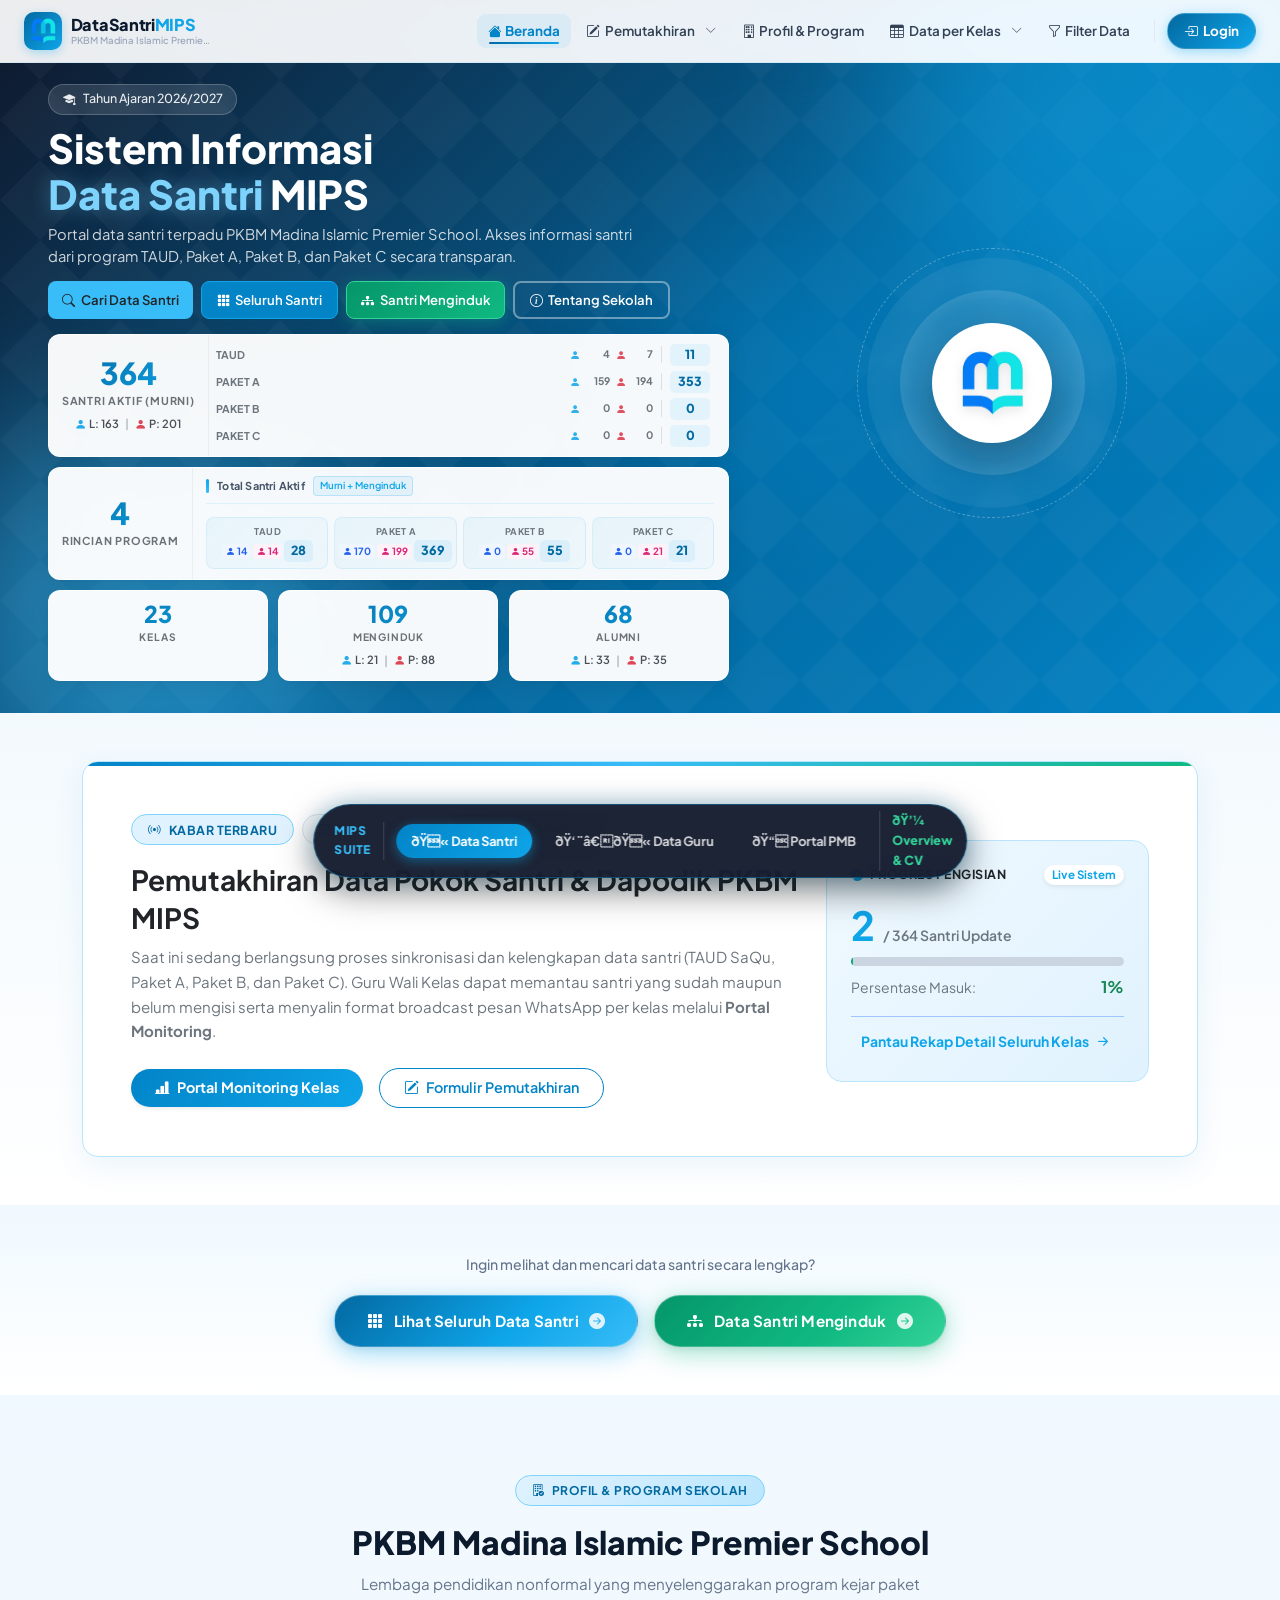
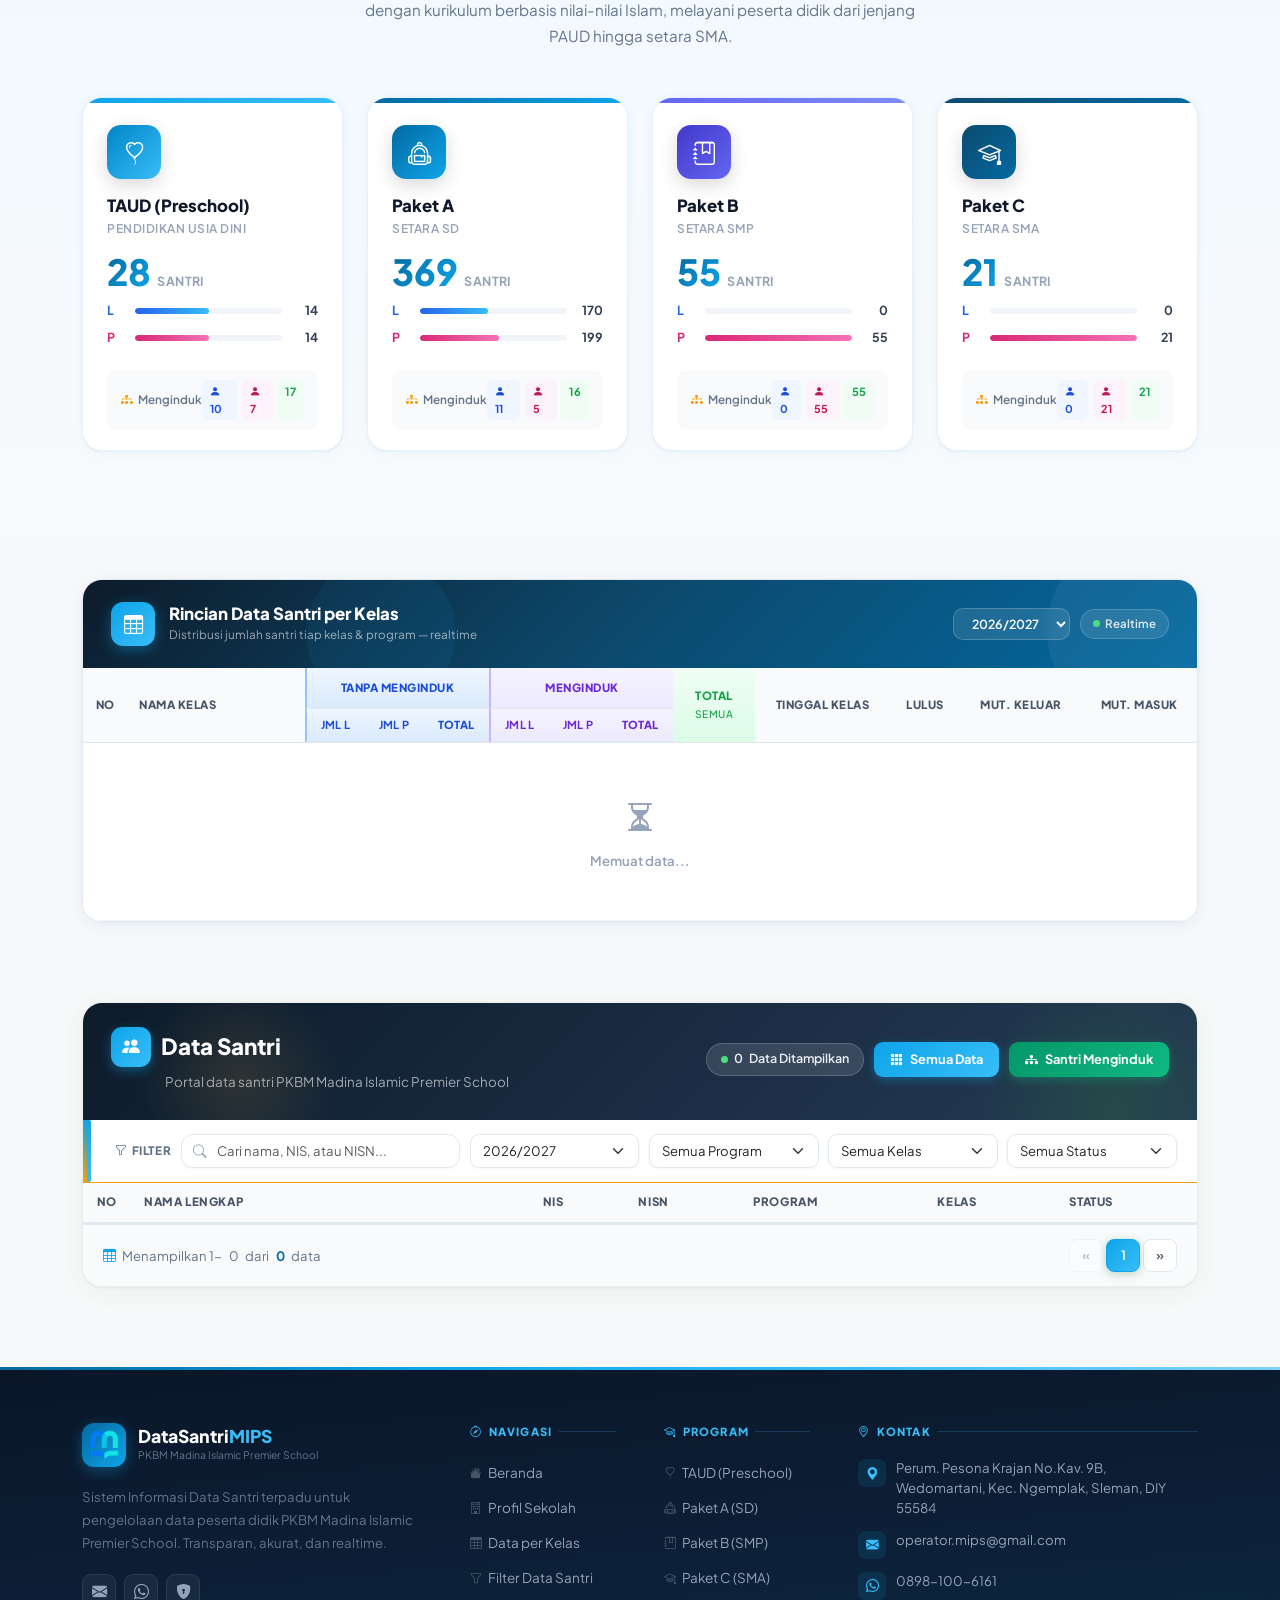
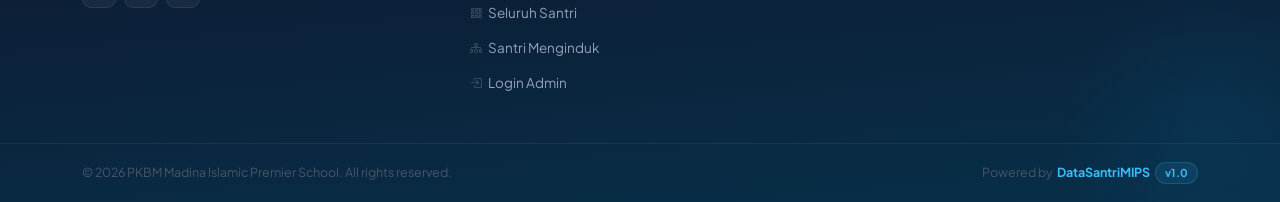
==== commit 342865d6: "feat: full-screen 1:1 authentic clones of DataSantri, DataGuru, and PMB with seamless suite switcher" ====
--- a/index.html
+++ b/index.html
@@ -1,1353 +1,96 @@
-<!DOCTYPE html>
-<html lang="id">
-<head>
-  <meta charset="UTF-8">
-  <meta name="viewport" content="width=device-width, initial-scale=1.0">
-  <title>MIPS Academic Suite — Integrated School ERP Portfolio | Prestian Hanif</title>
-  <meta name="description" content="Portofolio Sistem Informasi Akademik Sekolah Terpadu (SIM Tendik, Buku Induk Santri, dan PMB Online) berbasis PHP CodeIgniter & MySQL oleh Prestian Hanif.">
-  <link rel="icon" type="image/png" href="assets/img/860e6215fdf18fe359e7f4e2a0b816ce.png">
-  
-  <!-- Google Fonts -->
-  <link rel="preconnect" href="https://fonts.googleapis.com">
-  <link rel="preconnect" href="https://fonts.gstatic.com" crossorigin>
-  <link href="https://fonts.googleapis.com/css2?family=Plus+Jakarta+Sans:wght@300;400;500;600;700;800&family=Outfit:wght@400;600;700;800&family=JetBrains+Mono:wght@400;600&display=swap" rel="stylesheet">
-  
-  <!-- Bootstrap 5 CSS -->
-  <link href="https://cdn.jsdelivr.net/npm/bootstrap@5.3.3/dist/css/bootstrap.min.css" rel="stylesheet">
-  <!-- FontAwesome 6 -->
-  <link rel="stylesheet" href="https://cdnjs.cloudflare.com/ajax/libs/font-awesome/6.5.1/css/all.min.css">
-  <!-- Bootstrap Icons -->
-  <link rel="stylesheet" href="https://cdn.jsdelivr.net/npm/bootstrap-icons@1.11.3/font/bootstrap-icons.min.css">
-
-  <style>
-    :root {
-      --bg-dark: #090d16;
-      --bg-card: rgba(15, 23, 42, 0.75);
-      --bg-card-hover: rgba(30, 41, 59, 0.85);
-      --border-glow: rgba(14, 165, 233, 0.25);
-      --primary: #0284c7;
-      --primary-light: #38bdf8;
-      --accent: #10b981;
-      --accent-gold: #f59e0b;
-      --text-main: #f8fafc;
-      --text-muted: #94a3b8;
-      --font-heading: 'Outfit', sans-serif;
-      --font-body: 'Plus Jakarta Sans', sans-serif;
-      --font-mono: 'JetBrains Mono', monospace;
-    }
-
-    * { box-sizing: border-box; }
-    html { scroll-behavior: smooth; }
-    body {
-      background-color: var(--bg-dark);
-      color: var(--text-main);
-      font-family: var(--font-body);
-      overflow-x: hidden;
-      line-height: 1.6;
-      background-image: 
-        radial-gradient(circle at 15% 15%, rgba(2, 132, 199, 0.12) 0%, transparent 40%),
-        radial-gradient(circle at 85% 35%, rgba(16, 185, 129, 0.08) 0%, transparent 40%),
-        radial-gradient(circle at 50% 85%, rgba(245, 158, 11, 0.06) 0%, transparent 45%);
-      background-attachment: fixed;
-    }
-
-    /* Floating Header / Navbar */
-    .suite-navbar {
-      position: sticky;
-      top: 0;
-      z-index: 1050;
-      background: rgba(9, 13, 22, 0.85);
-      backdrop-filter: blur(20px);
-      -webkit-backdrop-filter: blur(20px);
-      border-bottom: 1px solid rgba(255, 255, 255, 0.08);
-      padding: 0.75rem 0;
-      transition: all 0.3s ease;
-    }
-    .brand-avatar {
-      width: 44px;
-      height: 44px;
-      border-radius: 12px;
-      background: linear-gradient(135deg, #0284c7, #0ea5e9);
-      display: flex;
-      align-items: center;
-      justify-content: center;
-      font-weight: 800;
-      font-size: 1.1rem;
-      color: #fff;
-      box-shadow: 0 4px 15px rgba(2, 132, 199, 0.4);
-    }
-    .brand-title {
-      font-family: var(--font-heading);
-      font-weight: 800;
-      font-size: 1.15rem;
-      color: #fff;
-      line-height: 1.2;
-    }
-    .brand-sub {
-      font-size: 0.72rem;
-      color: var(--primary-light);
-      font-weight: 600;
-      letter-spacing: 0.5px;
-    }
-
-    /* Tab Switcher Pills */
-    .suite-nav-pills {
-      display: flex;
-      gap: 0.4rem;
-      background: rgba(255, 255, 255, 0.04);
-      padding: 5px;
-      border-radius: 50px;
-      border: 1px solid rgba(255, 255, 255, 0.08);
-      overflow-x: auto;
-      max-width: 100%;
-    }
-    .suite-nav-pills .nav-link {
-      color: var(--text-muted);
-      border-radius: 50px;
-      font-size: 0.82rem;
-      font-weight: 700;
-      padding: 0.5rem 1rem;
-      white-space: nowrap;
-      transition: all 0.25s ease;
-      display: flex;
-      align-items: center;
-      gap: 0.45rem;
-      border: none;
-      background: transparent;
-    }
-    .suite-nav-pills .nav-link:hover {
-      color: #fff;
-      background: rgba(255, 255, 255, 0.06);
-    }
-    .suite-nav-pills .nav-link.active {
-      background: linear-gradient(135deg, #0284c7, #0ea5e9);
-      color: #ffffff;
-      box-shadow: 0 4px 16px rgba(14, 165, 233, 0.4);
-    }
-
-    /* Hero Section */
-    .hero-wrap {
-      padding: 4rem 0 3rem;
-      position: relative;
-    }
-    .hero-badge {
-      display: inline-flex;
-      align-items: center;
-      gap: 8px;
-      padding: 6px 16px;
-      border-radius: 50px;
-      background: rgba(14, 165, 233, 0.12);
-      border: 1px solid rgba(14, 165, 233, 0.3);
-      color: var(--primary-light);
-      font-size: 0.8rem;
-      font-weight: 700;
-      margin-bottom: 1.5rem;
-    }
-    .hero-badge .status-dot {
-      width: 8px;
-      height: 8px;
-      border-radius: 50%;
-      background: #10b981;
-      box-shadow: 0 0 10px #10b981;
-      animation: pulseDot 2s infinite;
-    }
-    @keyframes pulseDot {
-      0%, 100% { opacity: 1; transform: scale(1); }
-      50% { opacity: 0.4; transform: scale(1.2); }
-    }
-    .hero-title {
-      font-family: var(--font-heading);
-      font-size: clamp(2.2rem, 4.5vw, 3.6rem);
-      font-weight: 900;
-      line-height: 1.15;
-      letter-spacing: -0.5px;
-      margin-bottom: 1.25rem;
-    }
-    .text-gradient {
-      background: linear-gradient(135deg, #38bdf8 0%, #818cf8 50%, #34d399 100%);
-      -webkit-background-clip: text;
-      -webkit-text-fill-color: transparent;
-    }
-    .hero-desc {
-      font-size: 1.1rem;
-      color: var(--text-muted);
-      max-width: 680px;
-      line-height: 1.8;
-      margin-bottom: 2rem;
-    }
-
-    /* Glassmorphic Cards */
-    .glass-card {
-      background: var(--bg-card);
-      border: 1px solid rgba(255, 255, 255, 0.08);
-      border-radius: 20px;
-      backdrop-filter: blur(16px);
-      -webkit-backdrop-filter: blur(16px);
-      box-shadow: 0 12px 40px rgba(0, 0, 0, 0.35);
-      transition: all 0.35s cubic-bezier(0.16, 1, 0.3, 1);
-      position: relative;
-      overflow: hidden;
-    }
-    .glass-card:hover {
-      border-color: var(--border-glow);
-      box-shadow: 0 18px 50px rgba(2, 132, 199, 0.15);
-      transform: translateY(-4px);
-    }
-    .glass-card::before {
-      content: '';
-      position: absolute;
-      top: 0; left: 0; right: 0;
-      height: 2px;
-      background: linear-gradient(90deg, #0284c7, #10b981, #f59e0b);
-      opacity: 0;
-      transition: opacity 0.3s;
-    }
-    .glass-card:hover::before { opacity: 1; }
-
-    /* Module Highlight Cards */
-    .module-card {
-      padding: 2rem;
-      height: 100%;
-      display: flex;
-      flex-direction: column;
-    }
-    .module-icon-box {
-      width: 54px;
-      height: 54px;
-      border-radius: 14px;
-      display: flex;
-      align-items: center;
-      justify-content: center;
-      font-size: 1.5rem;
-      margin-bottom: 1.5rem;
-    }
-    .icon-blue { background: rgba(14, 165, 233, 0.15); color: #38bdf8; border: 1px solid rgba(14, 165, 233, 0.3); }
-    .icon-green { background: rgba(16, 185, 129, 0.15); color: #34d399; border: 1px solid rgba(16, 185, 129, 0.3); }
-    .icon-amber { background: rgba(245, 158, 11, 0.15); color: #fbbf24; border: 1px solid rgba(245, 158, 11, 0.3); }
-
-    .module-title {
-      font-family: var(--font-heading);
-      font-size: 1.35rem;
-      font-weight: 800;
-      color: #fff;
-      margin-bottom: 0.75rem;
-    }
-    .module-desc {
-      font-size: 0.9rem;
-      color: var(--text-muted);
-      line-height: 1.7;
-      flex-grow: 1;
-      margin-bottom: 1.25rem;
-    }
-
-    /* Tech Badges */
-    .badge-tech {
-      display: inline-flex;
-      align-items: center;
-      gap: 6px;
-      padding: 4px 10px;
-      border-radius: 6px;
-      font-size: 0.75rem;
-      font-weight: 700;
-      background: rgba(255, 255, 255, 0.05);
-      border: 1px solid rgba(255, 255, 255, 0.1);
-      color: #cbd5e1;
-    }
-
-    /* Live Demo Container */
-    .live-demo-viewport {
-      background: #0d1527;
-      border: 1px solid rgba(255, 255, 255, 0.1);
-      border-radius: 20px;
-      overflow: hidden;
-      box-shadow: 0 25px 70px rgba(0, 0, 0, 0.5);
-    }
-    .viewport-header {
-      background: #111c34;
-      padding: 12px 20px;
-      display: flex;
-      align-items: center;
-      justify-content: space-between;
-      border-bottom: 1px solid rgba(255, 255, 255, 0.06);
-    }
-    .browser-dots {
-      display: flex;
-      gap: 7px;
-    }
-    .browser-dots span {
-      width: 11px;
-      height: 11px;
-      border-radius: 50%;
-    }
-    .dot-red { background: #ef4444; }
-    .dot-yellow { background: #f59e0b; }
-    .dot-green { background: #10b981; }
-
-    .viewport-url-bar {
-      background: rgba(0, 0, 0, 0.3);
-      padding: 5px 16px;
-      border-radius: 50px;
-      font-size: 0.75rem;
-      color: var(--text-muted);
-      font-family: var(--font-mono);
-      display: flex;
-      align-items: center;
-      gap: 8px;
-      border: 1px solid rgba(255, 255, 255, 0.05);
-      width: 50%;
-      max-width: 480px;
-    }
-
-    /* Interactive Simulation Container */
-    .simulation-body {
-      padding: 2rem;
-      min-height: 580px;
-      background: #0f172a;
-      color: #f1f5f9;
-    }
-
-    /* Stats Counter in Demo */
-    .demo-stat-card {
-      background: rgba(255, 255, 255, 0.04);
-      border: 1px solid rgba(255, 255, 255, 0.08);
-      border-radius: 14px;
-      padding: 1.25rem;
-      text-align: center;
-      transition: all 0.25s;
-    }
-    .demo-stat-card:hover {
-      background: rgba(14, 165, 233, 0.08);
-      border-color: rgba(14, 165, 233, 0.3);
-    }
-    .demo-stat-num {
-      font-size: 2.2rem;
-      font-weight: 800;
-      color: #38bdf8;
-      line-height: 1;
-    }
-    .demo-stat-label {
-      font-size: 0.75rem;
-      font-weight: 700;
-      text-transform: uppercase;
-      letter-spacing: 0.8px;
-      color: var(--text-muted);
-      margin-top: 6px;
-    }
-
-    /* Tables in Demo */
-    .demo-table {
-      width: 100%;
-      border-collapse: separate;
-      border-spacing: 0;
-      font-size: 0.85rem;
-      color: #e2e8f0;
-    }
-    .demo-table thead th {
-      background: #1e293b;
-      padding: 12px 14px;
-      font-size: 0.74rem;
-      font-weight: 800;
-      text-transform: uppercase;
-      letter-spacing: 0.6px;
-      color: #94a3b8;
-      border-bottom: 2px solid rgba(255, 255, 255, 0.08);
-    }
-    .demo-table tbody tr {
-      border-bottom: 1px solid rgba(255, 255, 255, 0.04);
-      transition: background 0.15s;
-    }
-    .demo-table tbody tr:hover {
-      background: rgba(14, 165, 233, 0.06);
-    }
-    .demo-table td {
-      padding: 12px 14px;
-      vertical-align: middle;
-      border-bottom: 1px solid rgba(255, 255, 255, 0.05);
-    }
-
-    /* Copy Button Tooltip */
-    .btn-copy-kit {
-      background: linear-gradient(135deg, #10b981, #059669);
-      color: #fff;
-      font-weight: 700;
-      padding: 8px 18px;
-      border-radius: 8px;
-      border: none;
-      font-size: 0.82rem;
-      cursor: pointer;
-      display: inline-flex;
-      align-items: center;
-      gap: 7px;
-      transition: all 0.2s;
-    }
-    .btn-copy-kit:hover {
-      box-shadow: 0 4px 16px rgba(16, 185, 129, 0.4);
-      transform: translateY(-2px);
-      color: #fff;
-    }
-
-    /* Mermaid Architecture Box */
-    .arch-box {
-      background: rgba(15, 23, 42, 0.9);
-      border: 1px solid rgba(14, 165, 233, 0.2);
-      border-radius: 16px;
-      padding: 1.75rem;
-      font-family: var(--font-mono);
-      font-size: 0.85rem;
-    }
-
-    /* Modal Styling */
-    .modal-content-dark {
-      background: #0f172a;
-      border: 1px solid rgba(255, 255, 255, 0.15);
-      border-radius: 20px;
-      color: #f8fafc;
-      box-shadow: 0 25px 80px rgba(0, 0, 0, 0.7);
-    }
-    .modal-header-dark {
-      background: #1e293b;
-      border-bottom: 1px solid rgba(255, 255, 255, 0.08);
-      padding: 18px 24px;
-      border-radius: 20px 20px 0 0;
-    }
-  </style>
-</head>
-<body>
-
-  <!-- ==================== HEADER NAVBAR ==================== -->
-  <nav class="suite-navbar">
-    <div class="container-fluid px-3 px-xl-5">
-      <div class="d-flex align-items-center justify-content-between flex-wrap gap-2">
-        
-        <!-- Brand -->
-        <a href="#overview" class="d-flex align-items-center gap-3 text-decoration-none">
-          <div class="brand-avatar">
-            <i class="fas fa-graduation-cap"></i>
-          </div>
-          <div>
-            <div class="brand-title">MIPS Academic Suite</div>
-            <div class="brand-sub">PORTFOLIO BY PRESTIAN HANIF</div>
-          </div>
-        </a>
-
-        <!-- Navigation Tabs -->
-        <div class="suite-nav-pills" id="suiteTabs" role="tablist">
-          <button class="nav-link active" id="tab-overview" data-bs-toggle="pill" data-bs-target="#pane-overview" type="button" role="tab">
-            <i class="fas fa-layer-group"></i> <span>Overview &amp; Architecture</span>
-          </button>
-          <button class="nav-link" id="tab-dataguru" data-bs-toggle="pill" data-bs-target="#pane-dataguru" type="button" role="tab">
-            <i class="fas fa-chalkboard-teacher"></i> <span>Live: SIM Tendik</span>
-          </button>
-          <button class="nav-link" id="tab-datasantri" data-bs-toggle="pill" data-bs-target="#pane-datasantri" type="button" role="tab">
-            <i class="fas fa-user-graduate"></i> <span>Live: Data Santri</span>
-          </button>
-          <button class="nav-link" id="tab-pmb" data-bs-toggle="pill" data-bs-target="#pane-pmb" type="button" role="tab">
-            <i class="fas fa-file-signature"></i> <span>Live: Portal PMB</span>
-          </button>
-          <button class="nav-link" id="tab-careerkit" data-bs-toggle="pill" data-bs-target="#pane-careerkit" type="button" role="tab">
-            <i class="fas fa-briefcase"></i> <span>LinkedIn &amp; Glints Kit</span>
-          </button>
-        </div>
-
-        <!-- Right Action Button -->
-        <div class="d-flex align-items-center gap-2">
-          <a href="https://github.com/PrestianHanif" target="_blank" class="btn btn-sm btn-outline-light rounded-pill px-3 py-2 fw-semibold">
-            <i class="fab fa-github me-1"></i> GitHub
-          </a>
-          <a href="#pane-careerkit" onclick="document.getElementById('tab-careerkit').click()" class="btn btn-sm btn-primary rounded-pill px-3 py-2 fw-bold" style="background: linear-gradient(135deg, #0284c7, #0ea5e9); border:none;">
-            <i class="fas fa-id-badge me-1"></i> Profil Karir
-          </a>
-        </div>
-
-      </div>
-    </div>
-  </nav>
-
-  <!-- ==================== MAIN TAB CONTENT CONTAINER ==================== -->
-  <main class="tab-content" id="suiteTabContent">
-
-    <!-- ==================== PANE 1: OVERVIEW & ARCHITECTURE ==================== -->
-    <section class="tab-pane fade show active" id="pane-overview" role="tabpanel">
-      
-      <!-- Hero -->
-      <div class="hero-wrap">
-        <div class="container px-3 px-xl-4 text-center">
-          <div class="hero-badge">
-            <span class="status-dot"></span>
-            Enterprise Academic ERP Suite &bull; PKBM MIPS
-          </div>
-          <h1 class="hero-title">
-            Membangun Ekosistem Digital<br>
-            <span class="text-gradient">Sekolah &amp; Pondok Pesantren Terpadu</span>
-          </h1>
-          <p class="hero-desc mx-auto">
-            Rangkaian 3 aplikasi web terintegrasi yang mendigitalisasi siklus akademik sekolah: mulai dari Penerimaan Santri Baru (PMB), Manajemen Buku Induk Santri, hingga Sistem Informasi SDM Guru &amp; Tendik.
-          </p>
-
-          <!-- Quick Stats Row -->
-          <div class="row g-3 justify-content-center max-w-900 mx-auto mb-5">
-            <div class="col-6 col-md-3">
-              <div class="glass-card p-3 text-center">
-                <div class="fs-2 fw-bold text-info">3</div>
-                <div class="small text-muted fw-semibold">Modul Terintegrasi</div>
-              </div>
-            </div>
-            <div class="col-6 col-md-3">
-              <div class="glass-card p-3 text-center">
-                <div class="fs-2 fw-bold text-success">360+</div>
-                <div class="small text-muted fw-semibold">Santri Terkelola</div>
-              </div>
-            </div>
-            <div class="col-6 col-md-3">
-              <div class="glass-card p-3 text-center">
-                <div class="fs-2 fw-bold text-warning">40+</div>
-                <div class="small text-muted fw-semibold">Pendidik &amp; Tendik</div>
-              </div>
-            </div>
-            <div class="col-6 col-md-3">
-              <div class="glass-card p-3 text-center">
-                <div class="fs-2 fw-bold text-primary">100%</div>
-                <div class="small text-muted fw-semibold">Paperless Workflow</div>
-              </div>
-            </div>
-          </div>
-        </div>
-      </div>
-
-      <!-- The 3 Core Modules -->
-      <div class="container px-3 px-xl-4 pb-5">
-        <div class="row g-4 mb-5">
-          
-          <!-- Module 1: SIM Tendik -->
-          <div class="col-lg-4">
-            <div class="glass-card module-card">
-              <div class="module-icon-box icon-blue">
-                <i class="fas fa-chalkboard-teacher"></i>
-              </div>
-              <h3 class="module-title">SIM Tendik &amp; Guru</h3>
-              <p class="module-desc">
-                Portal manajemen SDM pendidik dan staf non-tendik. Menyediakan bagan hierarki struktur organisasi interaktif, filter pegawai <em>onsite/stay</em>, serta arsip riwayat alumni guru.
-              </p>
-              <div class="d-flex flex-wrap gap-2 mb-4">
-                <span class="badge-tech"><i class="fab fa-php text-primary"></i> PHP CI3</span>
-                <span class="badge-tech"><i class="fas fa-database text-info"></i> MySQL</span>
-                <span class="badge-tech"><i class="fas fa-sitemap text-warning"></i> Org Hierarchy</span>
-              </div>
-              <button class="btn btn-outline-info w-100 rounded-pill fw-bold" onclick="document.getElementById('tab-dataguru').click()">
-                Buka Live Preview &rarr;
-              </button>
-            </div>
-          </div>
-
-          <!-- Module 2: Data Santri -->
-          <div class="col-lg-4">
-            <div class="glass-card module-card">
-              <div class="module-icon-box icon-green">
-                <i class="fas fa-user-graduate"></i>
-              </div>
-              <h3 class="module-title">SIM Santri &amp; Buku Induk</h3>
-              <p class="module-desc">
-                Buku Induk Kesiswaan Digital yang mencatat seluruh rekam jejak santri reguler maupun pindahan, standardisasi penomoran NIS, monitoring pemutakhiran data, dan cetak lembar induk resmi.
-              </p>
-              <div class="d-flex flex-wrap gap-2 mb-4">
-                <span class="badge-tech"><i class="fab fa-php text-primary"></i> PHP CI3</span>
-                <span class="badge-tech"><i class="fas fa-table text-success"></i> DataTables</span>
-                <span class="badge-tech"><i class="fas fa-file-pdf text-danger"></i> PDF Export</span>
-              </div>
-              <button class="btn btn-outline-success w-100 rounded-pill fw-bold" onclick="document.getElementById('tab-datasantri').click()">
-                Buka Live Preview &rarr;
-              </button>
-            </div>
-          </div>
-
-          <!-- Module 3: Portal PMB -->
-          <div class="col-lg-4">
-            <div class="glass-card module-card">
-              <div class="module-icon-box icon-amber">
-                <i class="fas fa-file-signature"></i>
-              </div>
-              <h3 class="module-title">Portal PMB Terpadu</h3>
-              <p class="module-desc">
-                Sistem pendaftaran online dengan formulir pintar berbasis <em>conditional logic</em> (Santri Baru vs Santri Pindahan), kalkulasi paket uang masuk, dan pengecekan pengumuman hasil seleksi instan.
-              </p>
-              <div class="d-flex flex-wrap gap-2 mb-4">
-                <span class="badge-tech"><i class="fab fa-php text-primary"></i> PHP CI3</span>
-                <span class="badge-tech"><i class="fas fa-code-branch text-warning"></i> Dynamic Branching</span>
-                <span class="badge-tech"><i class="fas fa-bell text-info"></i> Hasil PMB</span>
-              </div>
-              <button class="btn btn-outline-warning w-100 rounded-pill fw-bold" onclick="document.getElementById('tab-pmb').click()">
-                Buka Live Preview &rarr;
-              </button>
-            </div>
-          </div>
-
-        </div>
-
-        <!-- Integrated Architecture Diagram -->
-        <div class="glass-card p-4 p-lg-5">
-          <div class="d-flex align-items-center justify-content-between flex-wrap gap-3 mb-4">
-            <div>
-              <h4 class="fw-bold mb-1"><i class="fas fa-project-diagram text-info me-2"></i> Arsitektur Sistem Terintegrasi</h4>
-              <p class="text-muted small mb-0">Alur pertukaran data antara pendaftaran, kesiswaan, dan kepegawaian institusi.</p>
-            </div>
-            <span class="badge bg-primary bg-opacity-25 text-info px-3 py-2 rounded-pill fw-semibold">
-              <i class="fas fa-shield-alt me-1"></i> Role-Based Access Control (RBAC)
-            </span>
-          </div>
-
-          <div class="arch-box text-light">
-            <div class="row align-items-center g-4 text-center">
-              <div class="col-md-3">
-                <div class="p-3 rounded-4 bg-dark border border-warning border-opacity-50">
-                  <i class="fas fa-file-signature text-warning fs-3 mb-2"></i>
-                  <div class="fw-bold">1. Portal PMB</div>
-                  <div class="small text-muted mt-1">Pendaftaran &bull; Seleksi &bull; Verifikasi Berkas</div>
-                </div>
-              </div>
-              <div class="col-md-1 d-none d-md-block">
-                <i class="fas fa-arrow-right text-muted fs-4"></i>
-              </div>
-              <div class="col-md-4">
-                <div class="p-3 rounded-4 bg-dark border border-success border-opacity-50">
-                  <i class="fas fa-user-graduate text-success fs-3 mb-2"></i>
-                  <div class="fw-bold">2. SIM Santri &amp; Buku Induk</div>
-                  <div class="small text-muted mt-1">NIS Generator &bull; Rekap Rombel &bull; Histori Pindahan</div>
-                </div>
-              </div>
-              <div class="col-md-1 d-none d-md-block">
-                <i class="fas fa-arrows-split text-muted fs-4"></i>
-              </div>
-              <div class="col-md-3">
-                <div class="p-3 rounded-4 bg-dark border border-info border-opacity-50">
-                  <i class="fas fa-chalkboard-teacher text-info fs-3 mb-2"></i>
-                  <div class="fw-bold">3. SIM Tendik &amp; Guru</div>
-                  <div class="small text-muted mt-1">Wali Kelas &bull; Penugasan &bull; Struktur SDM</div>
-                </div>
-              </div>
-            </div>
-          </div>
-
-        </div>
-
-      </div>
-    </section>
-
-    <!-- ==================== PANE 2: LIVE SIM TENDIK ==================== -->
-    <section class="tab-pane fade" id="pane-dataguru" role="tabpanel">
-      <div class="container px-3 px-xl-4 py-4">
-        
-        <!-- Live Window Container -->
-        <div class="live-demo-viewport">
-          <div class="viewport-header">
-            <div class="browser-dots">
-              <span class="dot-red"></span>
-              <span class="dot-yellow"></span>
-              <span class="dot-green"></span>
-            </div>
-            <div class="viewport-url-bar">
-              <i class="fas fa-lock text-success"></i>
-              <span>https://prestianhanif.github.io/app-dataguru/public</span>
-            </div>
-            <div class="d-flex align-items-center gap-2">
-              <a href="https://github.com/PrestianHanif/app-dataguru" target="_blank" class="btn btn-xs btn-outline-light rounded-pill px-3 py-1 text-xs" style="font-size:0.75rem;">
-                <i class="fab fa-github me-1"></i> View Repository
-              </a>
-            </div>
-          </div>
-
-          <!-- Simulation Content (1:1 with real app) -->
-          <div class="simulation-body">
-            
-            <!-- Navbar inside Demo -->
-            <div class="d-flex align-items-center justify-content-between p-3 rounded-4 mb-4" style="background: rgba(255,255,255,0.05); border: 1px solid rgba(255,255,255,0.08);">
-              <div class="d-flex align-items-center gap-3">
-                <img src="assets/img/860e6215fdf18fe359e7f4e2a0b816ce.png" alt="Logo" width="38" height="38" class="rounded-3 bg-white p-1">
-                <div>
-                  <div class="fw-bold text-white fs-6">Data Pegawai <span class="text-info">MIPS</span></div>
-                  <div class="small text-muted" style="font-size:0.7rem;">PKBM Madina Islamic Premier School</div>
-                </div>
-              </div>
-              <div class="d-flex gap-2">
-                <span class="badge bg-info bg-opacity-20 text-info px-3 py-2 rounded-pill fw-semibold">Tahun Ajaran 2026/2027</span>
-              </div>
-            </div>
-
-            <!-- Stats Banner in Demo -->
-            <div class="row g-3 mb-4">
-              <div class="col-md-4">
-                <div class="demo-stat-card">
-                  <div class="demo-stat-num" id="guruCount">38</div>
-                  <div class="demo-stat-label">Total SDM On-Site</div>
-                  <div class="small text-muted mt-2">
-                    <span class="text-info fw-bold"><i class="fas fa-mars"></i> 18 Pria</span> &bull; 
-                    <span class="text-danger fw-bold"><i class="fas fa-venus"></i> 20 Wanita</span>
-                  </div>
-                </div>
-              </div>
-              <div class="col-md-4">
-                <div class="demo-stat-card">
-                  <div class="demo-stat-num text-success">24</div>
-                  <div class="demo-stat-label">Tenaga Pendidik (Guru)</div>
-                  <div class="small text-muted mt-2">TAUD &bull; Paket A &bull; Paket B &bull; Paket C</div>
-                </div>
-              </div>
-              <div class="col-md-4">
-                <div class="demo-stat-card">
-                  <div class="demo-stat-num text-warning">14</div>
-                  <div class="demo-stat-label">Tendik &amp; Karyawan Staf</div>
-                  <div class="small text-muted mt-2">Tata Usaha &bull; Kebersihan &bull; Keamanan</div>
-                </div>
-              </div>
-            </div>
-
-            <!-- Interactive Filter & Search Bar -->
-            <div class="p-3 rounded-4 mb-4" style="background: rgba(255,255,255,0.03); border: 1px solid rgba(255,255,255,0.08);">
-              <div class="row g-2 align-items-center">
-                <div class="col-md-5">
-                  <div class="input-group">
-                    <span class="input-group-text bg-dark border-secondary text-muted"><i class="fas fa-search"></i></span>
-                    <input type="text" id="searchGuru" class="form-control bg-dark border-secondary text-white" placeholder="Cari nama pegawai, NIP, atau jabatan..." onkeyup="filterGuruTable()">
-                  </div>
-                </div>
-                <div class="col-md-3">
-                  <select id="filterUnitGuru" class="form-select bg-dark border-secondary text-white" onchange="filterGuruTable()">
-                    <option value="">Semua Unit</option>
-                    <option value="TAUD">TAUD SaQu MIPS</option>
-                    <option value="Paket A">Paket A (Setara SD)</option>
-                    <option value="Paket B">Paket B (Setara SMP)</option>
-                    <option value="Paket C">Paket C (Setara SMA)</option>
-                    <option value="Manajemen">Manajemen &amp; TU</option>
-                  </select>
-                </div>
-                <div class="col-md-4 text-md-end">
-                  <button class="btn btn-sm btn-outline-info rounded-pill px-3" onclick="showOrgModal()">
-                    <i class="fas fa-sitemap me-1"></i> Lihat Struktur Organisasi
-                  </button>
-                </div>
-              </div>
-            </div>
-
-            <!-- Interactive Table -->
-            <div class="table-responsive rounded-4 border border-secondary border-opacity-25">
-              <table class="demo-table" id="tableGuru">
-                <thead>
-                  <tr>
-                    <th>NIP</th>
-                    <th>Nama Pegawai</th>
-                    <th>Unit / Rombel</th>
-                    <th>Jabatan</th>
-                    <th>Sistem Kerja</th>
-                    <th>Status</th>
-                  </tr>
-                </thead>
-                <tbody id="guruTableBody">
-                  <tr>
-                    <td><code>202401001</code></td>
-                    <td class="fw-bold text-white">Ust. Ahmad Fauzan, S.Pd.I</td>
-                    <td><span class="badge bg-primary bg-opacity-25 text-info">Paket B</span></td>
-                    <td>Kepala Satuan Pendidikan</td>
-                    <td><span class="badge bg-success bg-opacity-25 text-success">Stay / Onsite</span></td>
-                    <td><span class="text-success"><i class="fas fa-check-circle me-1"></i>Aktif</span></td>
-                  </tr>
-                  <tr>
-                    <td><code>202401002</code></td>
-                    <td class="fw-bold text-white">Usth. Siti Khadijah, S.Pd</td>
-                    <td><span class="badge bg-info bg-opacity-25 text-info">TAUD SaQu</span></td>
-                    <td>Koordinator Kurikulum Tahfidz</td>
-                    <td><span class="badge bg-success bg-opacity-25 text-success">Stay / Onsite</span></td>
-                    <td><span class="text-success"><i class="fas fa-check-circle me-1"></i>Aktif</span></td>
-                  </tr>
-                  <tr>
-                    <td><code>202401003</code></td>
-                    <td class="fw-bold text-white">Ust. Muhammad Ridwan</td>
-                    <td><span class="badge bg-warning bg-opacity-25 text-warning">Paket A</span></td>
-                    <td>Wali Kelas 3 &amp; Pengajar Diniyah</td>
-                    <td><span class="badge bg-secondary bg-opacity-25 text-light">Pulang-Pergi</span></td>
-                    <td><span class="text-success"><i class="fas fa-check-circle me-1"></i>Aktif</span></td>
-                  </tr>
-                  <tr>
-                    <td><code>202401004</code></td>
-                    <td class="fw-bold text-white">Ust. Hendra Setiawan, S.Kom</td>
-                    <td><span class="badge bg-info bg-opacity-25 text-info">Manajemen</span></td>
-                    <td>Operator Data &amp; IT Support</td>
-                    <td><span class="badge bg-success bg-opacity-25 text-success">Stay / Onsite</span></td>
-                    <td><span class="text-success"><i class="fas fa-check-circle me-1"></i>Aktif</span></td>
-                  </tr>
-                  <tr>
-                    <td><code>202401005</code></td>
-                    <td class="fw-bold text-white">Usth. Nur Aisyah, S.Si</td>
-                    <td><span class="badge bg-primary bg-opacity-25 text-info">Paket C</span></td>
-                    <td>Guru Matematika &amp; Sains</td>
-                    <td><span class="badge bg-secondary bg-opacity-25 text-light">Pulang-Pergi</span></td>
-                    <td><span class="text-success"><i class="fas fa-check-circle me-1"></i>Aktif</span></td>
-                  </tr>
-                </tbody>
-              </table>
-            </div>
-
-          </div>
-        </div>
-
-      </div>
-    </section>
-
-    <!-- ==================== PANE 3: LIVE SIM SANTRI ==================== -->
-    <section class="tab-pane fade" id="pane-datasantri" role="tabpanel">
-      <div class="container px-3 px-xl-4 py-4">
-        
-        <div class="live-demo-viewport">
-          <div class="viewport-header">
-            <div class="browser-dots">
-              <span class="dot-red"></span>
-              <span class="dot-yellow"></span>
-              <span class="dot-green"></span>
-            </div>
-            <div class="viewport-url-bar">
-              <i class="fas fa-lock text-success"></i>
-              <span>https://prestianhanif.github.io/app-datasantri/buku-induk</span>
-            </div>
-            <div class="d-flex align-items-center gap-2">
-              <a href="https://github.com/PrestianHanif/app-datasantri" target="_blank" class="btn btn-xs btn-outline-light rounded-pill px-3 py-1" style="font-size:0.75rem;">
-                <i class="fab fa-github me-1"></i> View Repository
-              </a>
-            </div>
-          </div>
-
-          <div class="simulation-body">
-            
-            <!-- Navbar inside Demo -->
-            <div class="d-flex align-items-center justify-content-between p-3 rounded-4 mb-4" style="background: rgba(255,255,255,0.05); border: 1px solid rgba(255,255,255,0.08);">
-              <div class="d-flex align-items-center gap-3">
-                <img src="assets/img/fd27a5925df5ee8244879c0f76e47f09.png" alt="Logo" width="38" height="38" class="rounded-3 bg-white p-1">
-                <div>
-                  <div class="fw-bold text-white fs-6">DataSantri <span class="text-info">MIPS</span></div>
-                  <div class="small text-muted" style="font-size:0.7rem;">Buku Induk Kesiswaan &amp; Arsip Digital Terpadu</div>
-                </div>
-              </div>
-              <div class="d-flex gap-2">
-                <button class="btn btn-sm btn-outline-success rounded-pill px-3 py-1" onclick="alert('Simulasi: Dokumen Buku Induk Santri siap dicetak berformat resmi.')">
-                  <i class="fas fa-print me-1"></i> Cetak Lembar Induk
-                </button>
-              </div>
-            </div>
-
-            <!-- Stats Bar -->
-            <div class="row g-3 mb-4">
-              <div class="col-md-3 col-6">
-                <div class="demo-stat-card">
-                  <div class="demo-stat-num text-info">364</div>
-                  <div class="demo-stat-label">Santri Murni Aktif</div>
-                </div>
-              </div>
-              <div class="col-md-3 col-6">
-                <div class="demo-stat-card">
-                  <div class="demo-stat-num text-success">142</div>
-                  <div class="demo-stat-label">Santri Menginduk</div>
-                </div>
-              </div>
-              <div class="col-md-3 col-6">
-                <div class="demo-stat-card">
-                  <div class="demo-stat-num text-warning">18</div>
-                  <div class="demo-stat-label">Santri Pindahan</div>
-                </div>
-              </div>
-              <div class="col-md-3 col-6">
-                <div class="demo-stat-card">
-                  <div class="demo-stat-num text-light">524</div>
-                  <div class="demo-stat-label">Total Keseluruhan</div>
-                </div>
-              </div>
-            </div>
-
-            <!-- Filter & Search Bar -->
-            <div class="p-3 rounded-4 mb-4" style="background: rgba(255,255,255,0.03); border: 1px solid rgba(255,255,255,0.08);">
-              <div class="row g-2 align-items-center">
-                <div class="col-md-6">
-                  <div class="input-group">
-                    <span class="input-group-text bg-dark border-secondary text-muted"><i class="fas fa-search"></i></span>
-                    <input type="text" id="searchSantri" class="form-control bg-dark border-secondary text-white" placeholder="Cari berdasarkan NIS, Nama Santri, atau NISN..." onkeyup="filterSantriTable()">
-                  </div>
-                </div>
-                <div class="col-md-3">
-                  <select id="filterProgramSantri" class="form-select bg-dark border-secondary text-white" onchange="filterSantriTable()">
-                    <option value="">Semua Program</option>
-                    <option value="TAUD">TAUD SaQu</option>
-                    <option value="Paket A">Paket A (SD)</option>
-                    <option value="Paket B">Paket B (SMP)</option>
-                    <option value="Paket C">Paket C (SMA)</option>
-                  </select>
-                </div>
-                <div class="col-md-3 text-md-end">
-                  <span class="small text-muted">Menampilkan 5 dari 364 santri</span>
-                </div>
-              </div>
-            </div>
-
-            <!-- Table -->
-            <div class="table-responsive rounded-4 border border-secondary border-opacity-25">
-              <table class="demo-table" id="tableSantri">
-                <thead>
-                  <tr>
-                    <th>NIS</th>
-                    <th>Nama Santri</th>
-                    <th>Program &amp; Rombel</th>
-                    <th>Jalur Masuk</th>
-                    <th>Wali Santri</th>
-                    <th>Aksi</th>
-                  </tr>
-                </thead>
-                <tbody id="santriTableBody">
-                  <tr>
-                    <td><code>2024.A.0142</code></td>
-                    <td class="fw-bold text-white">Muhammad Zayyan Al-Farisi</td>
-                    <td><span class="badge bg-primary bg-opacity-25 text-info">Paket A &bull; Kelas 2B</span></td>
-                    <td><span class="badge bg-success bg-opacity-25 text-success">Reguler</span></td>
-                    <td>Bpk. Hendro &bull; 0812-xxxx-7890</td>
-                    <td>
-                      <button class="btn btn-xs btn-outline-info rounded-pill px-2 py-1" onclick="openBukuIndukModal('Muhammad Zayyan Al-Farisi', '2024.A.0142', 'Paket A (Kelas 2B)', 'Reguler', 'Bpk. Hendro')">
-                        <i class="fas fa-eye me-1"></i> Buku Induk
-                      </button>
-                    </td>
-                  </tr>
-                  <tr>
-                    <td><code>2024.B.0089</code></td>
-                    <td class="fw-bold text-white">Aisyah Nur Ramadhani</td>
-                    <td><span class="badge bg-info bg-opacity-25 text-info">Paket B &bull; Kelas 7A</span></td>
-                    <td><span class="badge bg-warning bg-opacity-25 text-warning"><i class="fas fa-exchange-alt me-1"></i>Pindahan</span></td>
-                    <td>Bpk. Suryadi &bull; 0813-xxxx-4421</td>
-                    <td>
-                      <button class="btn btn-xs btn-outline-info rounded-pill px-2 py-1" onclick="openBukuIndukModal('Aisyah Nur Ramadhani', '2024.B.0089', 'Paket B (Kelas 7A)', 'Santri Pindahan (Mutasi Masuk)', 'Bpk. Suryadi')">
-                        <i class="fas fa-eye me-1"></i> Buku Induk
-                      </button>
-                    </td>
-                  </tr>
-                  <tr>
-                    <td><code>2024.T.0031</code></td>
-                    <td class="fw-bold text-white">Fathimah Az-Zahra</td>
-                    <td><span class="badge bg-secondary bg-opacity-25 text-light">TAUD &bull; Kelompok B</span></td>
-                    <td><span class="badge bg-success bg-opacity-25 text-success">Reguler</span></td>
-                    <td>Bpk. Bambang &bull; 0857-xxxx-1123</td>
-                    <td>
-                      <button class="btn btn-xs btn-outline-info rounded-pill px-2 py-1" onclick="openBukuIndukModal('Fathimah Az-Zahra', '2024.T.0031', 'TAUD (Kelompok B)', 'Reguler', 'Bpk. Bambang')">
-                        <i class="fas fa-eye me-1"></i> Buku Induk
-                      </button>
-                    </td>
-                  </tr>
-                  <tr>
-                    <td><code>2024.C.0019</code></td>
-                    <td class="fw-bold text-white">Ibrahim Al-Ghifari</td>
-                    <td><span class="badge bg-primary bg-opacity-25 text-info">Paket C &bull; Kelas 10</span></td>
-                    <td><span class="badge bg-success bg-opacity-25 text-success">Reguler</span></td>
-                    <td>Bpk. Gunawan &bull; 0811-xxxx-9876</td>
-                    <td>
-                      <button class="btn btn-xs btn-outline-info rounded-pill px-2 py-1" onclick="openBukuIndukModal('Ibrahim Al-Ghifari', '2024.C.0019', 'Paket C (Kelas 10)', 'Reguler', 'Bpk. Gunawan')">
-                        <i class="fas fa-eye me-1"></i> Buku Induk
-                      </button>
-                    </td>
-                  </tr>
-                </tbody>
-              </table>
-            </div>
-
-          </div>
-        </div>
-
-      </div>
-    </section>
-
-    <!-- ==================== PANE 4: LIVE PORTAL PMB ==================== -->
-    <section class="tab-pane fade" id="pane-pmb" role="tabpanel">
-      <div class="container px-3 px-xl-4 py-4">
-        
-        <div class="live-demo-viewport">
-          <div class="viewport-header">
-            <div class="browser-dots">
-              <span class="dot-red"></span>
-              <span class="dot-yellow"></span>
-              <span class="dot-green"></span>
-            </div>
-            <div class="viewport-url-bar">
-              <i class="fas fa-lock text-success"></i>
-              <span>https://prestianhanif.github.io/app-pmb/register</span>
-            </div>
-            <div class="d-flex align-items-center gap-2">
-              <a href="https://github.com/PrestianHanif/app-pmb" target="_blank" class="btn btn-xs btn-outline-light rounded-pill px-3 py-1" style="font-size:0.75rem;">
-                <i class="fab fa-github me-1"></i> View Repository
-              </a>
-            </div>
-          </div>
-
-          <div class="simulation-body">
-            
-            <div class="row g-4 align-items-center mb-5">
-              <div class="col-lg-7">
-                <span class="badge bg-warning bg-opacity-20 text-warning px-3 py-2 rounded-pill fw-bold mb-3">
-                  <i class="fas fa-calendar-check me-1"></i> Penerimaan Murid Baru Dibuka
-                </span>
-                <h2 class="fw-bold text-white display-6 mb-3">
-                  Pendaftaran Online Murid &amp; Santri Baru MIPS
-                </h2>
-                <p class="text-muted leading-relaxed">
-                  Fitur formulir interaktif di bawah ini mendemonstrasikan <strong>Smart Conditional Branching Logic</strong>: pertanyaan menyesuaikan otomatis secara dinamis saat memilih jalur <em>Santri Baru</em> atau <em>Santri Pindahan</em>.
-                </p>
-              </div>
-              <div class="col-lg-5 text-center">
-                <div class="p-3 rounded-4 bg-dark border border-secondary border-opacity-50">
-                  <div class="fs-1 fw-bold text-warning mb-1">Gelombang 1</div>
-                  <div class="text-muted small">Kuota Terbatas &bull; Seleksi Berkas Online</div>
-                </div>
-              </div>
-            </div>
-
-            <!-- Smart Form Simulator Card -->
-            <div class="glass-card p-4 p-lg-5 mx-auto max-w-800">
-              <h4 class="fw-bold text-white mb-4"><i class="fas fa-edit text-warning me-2"></i> Simulasi Formulir Pendaftaran</h4>
-              
-              <!-- Step 1: Jalur Selector -->
-              <div class="mb-4">
-                <label class="form-label text-light fw-bold">1. Pilih Tipe Pendaftaran (Pemilih Jalur):</label>
-                <div class="row g-3">
-                  <div class="col-md-6">
-                    <div class="p-3 rounded-3 border border-secondary text-center cursor-pointer" id="btnJalurBaru" onclick="setJalurPmb('baru')" style="background: rgba(14,165,233,0.15); border-color: #38bdf8 !important;">
-                      <div class="fs-3 text-info mb-1"><i class="fas fa-user-plus"></i></div>
-                      <div class="fw-bold text-white">Santri Baru (Reguler)</div>
-                      <div class="text-muted small">Pendaftaran awal / PAUD / Kelas 1</div>
-                    </div>
-                  </div>
-                  <div class="col-md-6">
-                    <div class="p-3 rounded-3 border border-secondary text-center cursor-pointer" id="btnJalurPindahan" onclick="setJalurPmb('pindahan')" style="background: rgba(255,255,255,0.02);">
-                      <div class="fs-3 text-warning mb-1"><i class="fas fa-exchange-alt"></i></div>
-                      <div class="fw-bold text-white">Santri Pindahan</div>
-                      <div class="text-muted small">Mutasi dari sekolah lain ke kelas 2, 3, dst</div>
-                    </div>
-                  </div>
-                </div>
-              </div>
-
-              <!-- Step 2: Conditional Fields -->
-              <div id="dynamicFieldsContainer" class="p-3 rounded-3 mb-4" style="background: rgba(0,0,0,0.25); border: 1px dashed rgba(255,255,255,0.15);">
-                <div id="fieldsSantriBaru">
-                  <div class="alert alert-info py-2 px-3 small mb-3">
-                    <i class="fas fa-info-circle me-1"></i> Menampilkan pertanyaan khusus <strong>Jalur Santri Baru</strong> (Riwayat PAUD &amp; Toilet Training).
-                  </div>
-                  <div class="row g-3">
-                    <div class="col-md-6">
-                      <label class="form-label text-muted small">Pernah Sekolah KB / TK sebelumnya?</label>
-                      <select class="form-select bg-dark border-secondary text-white form-select-sm">
-                        <option>Ya, pernah</option>
-                        <option>Tidak pernah</option>
-                      </select>
-                    </div>
-                    <div class="col-md-6">
-                      <label class="form-label text-muted small">Kesiapan Mandiri (Toilet Training)</label>
-                      <select class="form-select bg-dark border-secondary text-white form-select-sm">
-                        <option>Mandiri sepenuhnya</option>
-                        <option>Masih perlu pendampingan</option>
-                      </select>
-                    </div>
-                  </div>
-                </div>
-
-                <div id="fieldsSantriPindahan" style="display:none;">
-                  <div class="alert alert-warning py-2 px-3 small mb-3">
-                    <i class="fas fa-exclamation-triangle me-1"></i> Menampilkan pertanyaan khusus <strong>Jalur Santri Pindahan</strong> (NPSN &amp; Validasi Surat Mutasi).
-                  </div>
-                  <div class="row g-3">
-                    <div class="col-md-6">
-                      <label class="form-label text-muted small">NPSN &amp; Nama Sekolah Asal *</label>
-                      <input type="text" class="form-control bg-dark border-secondary text-white form-control-sm" placeholder="Contoh: 20104821 - SD Islam Terpadu">
-                    </div>
-                    <div class="col-md-6">
-                      <label class="form-label text-muted small">Kelas yang Dituju *</label>
-                      <select class="form-select bg-dark border-secondary text-white form-select-sm">
-                        <option>Kelas 2</option>
-                        <option>Kelas 3</option>
-                        <option>Kelas 4</option>
-                        <option>Kelas 5</option>
-                        <option>Kelas 7 (SMP)</option>
-                        <option>Kelas 8 (SMP)</option>
-                      </select>
-                    </div>
-                    <div class="col-12">
-                      <label class="form-label text-muted small">Alasan Pindah Sekolah</label>
-                      <input type="text" class="form-control bg-dark border-secondary text-white form-control-sm" placeholder="Contoh: Mengikuti domisili orang tua / ingin fokus tahfidz">
-                    </div>
-                  </div>
-                </div>
-              </div>
-
-              <!-- Step 3: Biaya Masuk Paket Selector -->
-              <div class="mb-4">
-                <label class="form-label text-light fw-bold">2. Pilihan Skema Biaya / Uang Masuk:</label>
-                <select id="selectBiaya" class="form-select bg-dark border-secondary text-white" onchange="updateBiayaDisplay()">
-                  <option value="8000000">Paket Standar — Rp 8.000.000 (Khusus Santri Baru)</option>
-                  <option value="9000000">Paket B — Rp 9.000.000</option>
-                  <option value="10000000">Paket C — Rp 10.000.000</option>
-                  <option value="custom">Nominal Custom (Infaq Sukarela)</option>
-                </select>
-              </div>
-
-              <!-- Submit Button -->
-              <button class="btn btn-warning w-100 py-3 fw-bold rounded-pill text-dark" onclick="simulateSubmitPmb()">
-                <i class="fas fa-paper-plane me-1"></i> Simulasikan Submit Pendaftaran Online
-              </button>
-
-            </div>
-
-          </div>
-        </div>
-
-      </div>
-    </section>
-
-    <!-- ==================== PANE 5: LINKEDIN & GLINTS CAREER KIT ==================== -->
-    <section class="tab-pane fade" id="pane-careerkit" role="tabpanel">
-      <div class="container px-3 px-xl-4 py-5 max-w-1000">
-        
-        <div class="text-center mb-5">
-          <span class="badge bg-success bg-opacity-20 text-success px-3 py-2 rounded-pill fw-bold mb-3">
-            <i class="fas fa-check-double me-1"></i> Ready-to-Use Copywriting Kit
-          </span>
-          <h2 class="fw-bold text-white display-6">
-            Optimasi Profil LinkedIn &amp; Glints
-          </h2>
-          <p class="text-muted max-w-600 mx-auto">
-            Salin teks profesional di bawah ini langsung ke profil Anda untuk menonjolkan transisi karir ke Fullstack Web Developer / Software Engineer.
-          </p>
-        </div>
-
-        <div class="row g-4">
-          
-          <!-- Box 1: LinkedIn Headline & About -->
-          <div class="col-lg-6">
-            <div class="glass-card p-4 h-100">
-              <div class="d-flex align-items-center justify-content-between mb-3">
-                <h5 class="fw-bold text-white mb-0"><i class="fab fa-linkedin text-info me-2"></i> LinkedIn Headline</h5>
-                <button class="btn-copy-kit" onclick="copyText('copy-headline')">
-                  <i class="fas fa-copy"></i> Salin
-                </button>
-              </div>
-              <div class="p-3 rounded-3 bg-dark border border-secondary border-opacity-50 text-light small font-monospace mb-4" id="copy-headline">
-Fullstack Web Developer | PHP (CodeIgniter), MySQL, JavaScript | Educational System Architect &amp; Software Solutions
-              </div>
-
-              <div class="d-flex align-items-center justify-content-between mb-3">
-                <h5 class="fw-bold text-white mb-0"><i class="fas fa-user-edit text-success me-2"></i> Ringkasan Diri (About Section)</h5>
-                <button class="btn-copy-kit" onclick="copyText('copy-about')">
-                  <i class="fas fa-copy"></i> Salin
-                </button>
-              </div>
-              <div class="p-3 rounded-3 bg-dark border border-secondary border-opacity-50 text-light small" id="copy-about" style="max-height: 250px; overflow-y: auto;">
-Saya adalah Fullstack Web Developer yang berfokus pada pengembangan sistem manajemen berbasis web yang efisien, terukur, dan berorientasi pada penyelesaian masalah nyata.
-
-Telah merancang dan membangun ekosistem akademik terpadu untuk PKBM Madina Islamic Premier School (MIPS), mencakup:
-1. SIM Tendik &amp; Guru (Manajemen SDM Pendidik &amp; Hierarki Organisasi)
-2. SIM Santri &amp; Buku Induk Digital (Pengarsipan &bull; Validasi NIS &bull; Pelacakan Mutasi Pindahan)
-3. Portal PMB Online (Smart Conditional Logic Form &bull; Penerimaan Santri Baru)
-
-Tech Stack Utama:
-- Backend: PHP 7.4/8.x (CodeIgniter MVC Architecture), RESTful APIs
-- Database: MySQL (Relational Schema, Indexing, Query Optimization)
-- Frontend: JavaScript, Bootstrap, jQuery, DataTables, HTML5/CSS3
-- Workflow: Git, GitHub, AI-Augmented Engineering (Google Antigravity)
-
-Terbuka untuk peluang karir Fullstack / Backend / Frontend Developer.
-              </div>
-            </div>
-          </div>
-
-          <!-- Box 2: Glints Project Card -->
-          <div class="col-lg-6">
-            <div class="glass-card p-4 h-100">
-              <div class="d-flex align-items-center justify-content-between mb-3">
-                <h5 class="fw-bold text-white mb-0"><i class="fas fa-briefcase text-warning me-2"></i> Glints Project Entry</h5>
-                <button class="btn-copy-kit" onclick="copyText('copy-glints-proj')">
-                  <i class="fas fa-copy"></i> Salin
-                </button>
-              </div>
-              <div class="p-3 rounded-3 bg-dark border border-secondary border-opacity-50 text-light small" id="copy-glints-proj" style="max-height: 420px; overflow-y: auto;">
-Judul Proyek: MIPS Integrated Academic Management ERP Suite
-Peran: Fullstack Web Developer
-Tautan Demo: https://prestianhanif.github.io/mips-academic-suite
-Repositori GitHub: https://github.com/PrestianHanif
-
-Deskripsi Proyek:
-Merancang dan mengimplementasikan sistem informasi akademik terpadu berbasis web yang mendigitalisasi operasional harian institusi pendidikan MIPS:
-- Membangun portal penerimaan murid baru (PMB) online dengan logika formulir dinamis (Conditional Logic) yang membedakan alur santri baru dan santri pindahan secara otomatis.
-- Mengembangkan modul digitalisasi Buku Induk Santri dengan pencarian cepat multi-kriteria untuk lebih dari 360 santri dan otomasi pembuatan NIS.
-- Membuat modul SIM Tendik untuk pengelolaan direktori 38+ staf pendidik dengan sistem hak akses bertingkat (RBAC) serta visualisasi bagan struktur kepegawaian.
-
-Teknologi yang Digunakan:
-PHP (CodeIgniter), MySQL, JavaScript, Bootstrap, DataTables, FPDF, Git.
-              </div>
-            </div>
-          </div>
-
-        </div>
-
-      </div>
-    </section>
-
-  </main>
-
-  <!-- ==================== MODAL PREVIEW BUKU INDUK ==================== -->
-  <div class="modal fade" id="modalBukuInduk" tabindex="-1" aria-hidden="true">
-    <div class="modal-dialog modal-dialog-centered modal-lg">
-      <div class="modal-content modal-content-dark">
-        <div class="modal-header-dark d-flex align-items-center justify-content-between">
-          <div class="d-flex align-items-center gap-2">
-            <i class="fas fa-book-open text-info fs-5"></i>
-            <h5 class="modal-title fw-bold text-white mb-0">Lembar Buku Induk Santri Digital</h5>
-          </div>
-          <button type="button" class="btn-close btn-close-white" data-bs-dismiss="modal" aria-label="Close"></button>
-        </div>
-        <div class="modal-body p-4">
-          <div class="p-3 rounded-3 bg-dark border border-secondary border-opacity-50 mb-3">
-            <div class="row g-3">
-              <div class="col-md-6">
-                <span class="text-muted small">Nama Lengkap Santri:</span>
-                <div class="fw-bold text-white fs-6" id="biNama">Muhammad Zayyan Al-Farisi</div>
-              </div>
-              <div class="col-md-6">
-                <span class="text-muted small">Nomor Induk Santri (NIS):</span>
-                <div class="fw-bold text-info font-monospace fs-6" id="biNis">2024.A.0142</div>
-              </div>
-              <div class="col-md-6">
-                <span class="text-muted small">Program &amp; Rombel:</span>
-                <div class="text-white" id="biProgram">Paket A (Kelas 2B)</div>
-              </div>
-              <div class="col-md-6">
-                <span class="text-muted small">Jalur Masuk:</span>
-                <div class="text-success" id="biJalur">Reguler</div>
-              </div>
-              <div class="col-12">
-                <span class="text-muted small">Wali Santri &amp; Kontak:</span>
-                <div class="text-white" id="biWali">Bpk. Hendro &bull; 0812-xxxx-7890</div>
-              </div>
-            </div>
-          </div>
-          <div class="alert alert-secondary py-2 small mb-0">
-            <i class="fas fa-check-circle text-success me-1"></i> Terverifikasi terhubung dengan basis data <code>datasantri_db</code>.
-          </div>
-        </div>
-      </div>
-    </div>
+﻿<!DOCTYPE html> <html lang="id"> <head>   <meta charset="UTF-8">   <meta name="viewport" content="width=device-width, initial-scale=1.0">   <meta name="description" content="DataSantriMIPS — Sistem Informasi Data Santri PKBM Madina Islamic Premier School. Lihat data santri, program TAUD, Paket A, B, C.">   <title>DataSantriMIPS — PKBM Madina Islamic Premier School</title>     <link rel="icon" type="image/x-icon" href="assets/img/fd27a5925df5ee8244879c0f76e47f09.png">   <!-- Bootstrap 5 -->   <link href="https://cdn.jsdelivr.net/npm/bootstrap@5.3.3/dist/css/bootstrap.min.css" rel="stylesheet">   <!-- Bootstrap Icons -->   <link href="https://cdn.jsdelivr.net/npm/bootstrap-icons@1.11.3/font/bootstrap-icons.min.css" rel="stylesheet">   <!-- Custom CSS -->   <link href="assets/css/datasantri_style.css" rel="stylesheet">   <style>     /* Biru Langit Kombinasi Theme - Premium Edition */     :root {       --primary-50: #f0f9ff;       --primary-100: #e0f2fe;       --primary-200: #bae6fd;       --primary-300: #7dd3fc;       --primary-400: #38bdf8;       --primary-500: #0ea5e9;       --primary-600: #0284c7;       --primary-700: #0369a1;       --primary-800: #075985;       --primary-900: #0c4a6e;       --accent-300: #bae6fd;       --accent-400: #38bdf8;       --radius-lg: 1rem;     }     .gradient-hero {       background: linear-gradient(135deg, #0f172a 0%, #0369a1 60%, #0284c7 100%) !important;       position: relative;     }     .text-gold {       color: #7dd3fc !important;       text-shadow: 0 0 20px rgba(125, 211, 252, 0.4);     }     .footer-public {       background: #082f49 !important;     }      /* Floating Ornaments */     .hero-bg-shapes {       position: absolute;       inset: 0;       overflow: hidden;       z-index: 0;     }     .hero-bg-shapes .shape {       position: absolute;       border-radius: 50%;       filter: blur(80px);       opacity: 0.5;       animation: floatShape 12s infinite alternate cubic-bezier(0.4, 0, 0.2, 1);     }     .hero-bg-shapes .shape-1 {       width: 500px;       height: 500px;       background: #0ea5e9;       top: -150px;       right: -100px;     }     .hero-bg-shapes .shape-2 {       width: 400px;       height: 400px;       background: #38bdf8;       bottom: -100px;       left: -50px;       animation-delay: -4s;     }     .hero-bg-shapes .shape-3 {       width: 300px;       height: 300px;       background: #0284c7;       top: 30%;       right: 25%;       animation-delay: -7s;     }     @keyframes floatShape {       0% { transform: translate(0, 0) scale(1); }       100% { transform: translate(40px, -50px) scale(1.15); }     }      /* ===== Hero Section & Typography — Responsive Laptop & Desktop ===== */     .hero-section {       min-height: auto !important;       padding: 5.25rem 0 2rem !important;     }     .hero-badge {       margin-bottom: 0.65rem !important;       padding: 0.28rem 0.85rem !important;       font-size: 0.78rem !important;     }     .hero-title {       font-size: clamp(1.75rem, 3.2vw, 2.5rem) !important;       line-height: 1.15 !important;       margin-bottom: 0.45rem !important;     }     .hero-subtitle {       font-size: 0.92rem !important;       line-height: 1.45 !important;       max-width: 600px !important;       margin-bottom: 0.85rem !important;       opacity: 0.9 !important;     }     .hero-actions {       display: flex;       gap: 0.5rem !important;       flex-wrap: wrap;       margin-bottom: 0.5rem !important;     }     .hero-actions .btn-primary-custom,     .hero-actions .btn-outline-custom {       padding: 0.42rem 0.9rem !important;       font-size: 0.82rem !important;       border-radius: 8px !important;       gap: 0.35rem !important;       white-space: nowrap !important;     }      /* ===== Hero Stat Cards — Elegant Design System ===== */     .hero-stat-card {       background: rgba(255,255,255,0.96) !important;       backdrop-filter: blur(16px) !important;       border: 1px solid rgba(255,255,255,0.85) !important;       border-radius: 12px !important;       padding: 0.85rem 0.75rem !important;       text-align: center !important;       transition: all 0.35s cubic-bezier(0.25, 0.46, 0.45, 0.94) !important;       box-shadow: 0 4px 20px rgba(0,0,0,0.08), 0 1px 3px rgba(0,0,0,0.04) !important;       color: var(--neutral-800) !important;       position: relative;       overflow: hidden;     }     .hero-stat-card::before {       content: '';       position: absolute;       top: 0; left: 0; right: 0;       height: 3px;       background: linear-gradient(90deg, #0ea5e9, #38bdf8, #7dd3fc);       opacity: 0;       transition: opacity 0.35s;     }     .hero-stat-card:hover {       transform: translateY(-3px) !important;       box-shadow: 0 10px 28px rgba(0,0,0,0.11), 0 2px 5px rgba(0,0,0,0.05) !important;     }     .hero-stat-card:hover::before { opacity: 1; }      .hero-stat-number {       font-size: 1.9rem !important;       font-weight: 800 !important;       display: block !important;       background: linear-gradient(135deg, #0369a1 0%, #0ea5e9 100%);       -webkit-background-clip: text;       -webkit-text-fill-color: transparent;       line-height: 1.05;     }     .hero-stat-label {       font-size: 0.68rem !important;       color: var(--neutral-700) !important;       font-weight: 700 !important;       text-transform: uppercase;       letter-spacing: 0.8px;       margin-top: 3px !important;     }     .hero-stat-gender {       display: flex;       justify-content: center;       align-items: center;       gap: 6px;       font-size: 0.7rem;       color: var(--neutral-700);       margin-top: 6px;       font-weight: 600;       white-space: nowrap;     }     .hero-stat-gender i { font-size: 0.72rem; opacity: 0.9; }     .hero-stat-divider { opacity: 0.4; }      /* --- Layout: Featured Row (Santri Murni + Rincian Program) --- */     .hero-stats-featured {       display: grid;       grid-template-columns: 1fr;       gap: 0.65rem;       margin-top: 0.9rem;       animation: fadeInUp 0.6s ease 0.4s both;     }      /* Featured card: side-by-side layout (number left | list right) */     .hero-stat-card--featured {       display: flex !important;       align-items: stretch !important;       text-align: left !important;       padding: 0 !important;     }     .hero-stat-card__main {       flex: 0 0 auto;       padding: 0.7rem 0.8rem;       text-align: center;       display: flex;       flex-direction: column;       justify-content: center;       min-width: 105px;     }     .hero-stat-card__programs {       flex: 1 1 0%;       display: flex;       flex-direction: column;       justify-content: center;       gap: 1px;       padding: 0.45rem 0.65rem 0.45rem 0;       border-left: 1px solid rgba(0,0,0,0.05);     }      /* List items in featured cards */     .hero-stat-program-item {       display: flex;       justify-content: space-between;       align-items: center;       padding: 2px 7px;       border-radius: 5px;       transition: background 0.2s;     }     .hero-stat-program-item:hover { background: rgba(14,165,233,0.06); }     .hero-stat-program-label {       font-size: 0.67rem;       font-weight: 700;       color: var(--neutral-600);       text-transform: uppercase;       letter-spacing: 0.3px;     }     .hero-stat-program-value {       font-size: 0.78rem;       font-weight: 800;       color: var(--primary-700);       background: rgba(14,165,233,0.08);       padding: 1px 7px;       border-radius: 5px;       min-width: 25px;       text-align: center;     }      /* Full-width card (Rincian Program — spans both columns) */     .hero-stat-card--full { grid-column: 1 / -1; }     .hero-stat-card__programs--detail {       flex-direction: row !important;       flex-wrap: nowrap;       gap: 5px;       padding: 0.45rem 0.75rem;     }     .hero-stat-program-detail {       flex: 1 1 0%;       display: flex;       flex-direction: column;       align-items: center;       gap: 2px;       padding: 6px 4px;       border-radius: 8px;       background: linear-gradient(135deg, rgba(14,165,233,0.06) 0%, rgba(56,189,248,0.04) 100%);       border: 1px solid rgba(14,165,233,0.1);     }     .hero-stat-program-detail .hero-stat-program-label { font-size: 0.58rem; color: var(--neutral-600); }     .hero-stat-program-lp {       display: flex;       align-items: center;       gap: 2px;     }     .hero-stat-lp-badge {       font-size: 0.62rem;       font-weight: 700;       padding: 1px 4px;       border-radius: 4px;       white-space: nowrap;       line-height: 1.35;     }     .hero-stat-lp-badge i { font-size: 0.58rem; }     .hero-stat-lp-badge--l { background: #eff6ff; color: #2563eb; }     .hero-stat-lp-badge--p { background: #fdf2f8; color: #db2777; }      /* --- Layout: Secondary Row (Kelas, Menginduk, Alumni) --- */     .hero-stats-secondary {       display: grid;       grid-template-columns: repeat(3, 1fr);       gap: 0.65rem;       margin-top: 0.65rem;       animation: fadeInUp 0.6s ease 0.5s both;     }     .hero-stats-secondary .hero-stat-card {       padding: 0.65rem 0.5rem !important;     }     .hero-stats-secondary .hero-stat-number {       font-size: 1.45rem !important;     }     .hero-stats-secondary .hero-stat-label {       font-size: 0.64rem !important;     }      /* --- Responsive --- */     @media (max-width: 991.98px) {       .hero-section { padding: 4.5rem 0 2rem !important; }       .hero-stat-number { font-size: 1.6rem !important; }       .hero-stat-card__main { min-width: 90px; padding: 0.75rem 0.6rem; }     }     @media (max-width: 767.98px) {       .hero-stats-featured { grid-template-columns: 1fr; }       .hero-stat-card--full { grid-column: auto; }       .hero-stats-secondary { grid-template-columns: repeat(3, 1fr); }     }     @media (max-width: 575.98px) {       .hero-stats-featured { grid-template-columns: 1fr; }       .hero-stat-card--full { grid-column: auto; }       .hero-stat-card--featured { flex-direction: column !important; }       .hero-stat-card__main { padding: 0.75rem 0.75rem 0.35rem; min-width: unset; }       .hero-stat-card__programs {         border-left: none;         border-top: 1px solid rgba(0,0,0,0.05);         padding: 0.45rem 0.75rem 0.55rem;         flex-direction: row; flex-wrap: wrap; gap: 3px;       }       .hero-stat-program-item { flex: 1 1 45%; }       .hero-stat-card__programs--detail { flex-wrap: wrap; }       .hero-stat-program-detail { flex: 1 1 45%; min-width: 0; }       .hero-stats-secondary { grid-template-columns: 1fr 1fr 1fr; }       .hero-stat-number { font-size: 1.4rem !important; }     }      /* Short height laptops (viewport <= 768px height) */     @media (max-height: 768px) {       .hero-section {         padding: 4.75rem 0 1.5rem !important;       }       .hero-badge {         margin-bottom: 0.35rem !important;         padding: 0.18rem 0.75rem !important;         font-size: 0.72rem !important;       }       .hero-title {         font-size: 1.85rem !important;         margin-bottom: 0.3rem !important;       }       .hero-subtitle {         font-size: 0.84rem !important;         margin-bottom: 0.6rem !important;         line-height: 1.35 !important;       }       .hero-actions {         margin-bottom: 0.35rem !important;         gap: 0.4rem !important;       }       .hero-actions .btn-primary-custom,       .hero-actions .btn-outline-custom {         padding: 0.35rem 0.75rem !important;         font-size: 0.78rem !important;       }       .hero-stats-featured {         margin-top: 0.6rem !important;         gap: 0.5rem !important;       }       .hero-stat-card {         padding: 0.65rem 0.6rem !important;       }       .hero-stat-number {         font-size: 1.65rem !important;       }       .hero-stats-secondary {         margin-top: 0.5rem !important;       }     }      /* Image Ring Animation & Responsive Scaling */     .ring-animation {       animation: spin-slow 20s linear infinite;     }     @keyframes spin-slow {       100% { transform: rotate(360deg); }     }     .logo-container-hero {       position: relative;       z-index: 2;       animation: floatLogo 6s ease-in-out infinite;     }     @keyframes floatLogo {       0%, 100% { transform: translateY(0); }       50% { transform: translateY(-15px); }     }     @media (max-width: 1400px) {       .logo-container-hero .ring-animation:nth-child(1) { width: 270px !important; height: 270px !important; }       .logo-container-hero .ring-animation:nth-child(2) { width: 220px !important; height: 220px !important; }       .logo-container-hero > div:nth-child(3) { width: 250px !important; height: 250px !important; }       .logo-container-hero > div:nth-child(3) > div { width: 185px !important; height: 185px !important; }       .logo-container-hero > div:nth-child(3) > div > div { width: 120px !important; height: 120px !important; padding: 12px !important; }     }      /* ===== PREMIUM SECTION HEADER (public) ===== */     .premium-section-header {       background: linear-gradient(135deg, #0d1b2a 0%, #1a3a5c 50%, #1e4976 100%);       padding: 1.15rem 1.5rem;       display: flex;       align-items: center;       justify-content: space-between;       gap: 1rem;       flex-wrap: wrap;       border-radius: 16px 16px 0 0;       color: #fff;       position: relative;       overflow: hidden;     }     .premium-section-header::before {       content: '';       position: absolute;       top: -40px; right: -40px;       width: 160px; height: 160px;       border-radius: 50%;       background: radial-gradient(circle, rgba(14,165,233,0.18) 0%, transparent 70%);     }     .premium-section-title {       display: flex;       align-items: center;       gap: 0.85rem;       color: #fff;     }     .premium-section-title .title-icon {       width: 40px; height: 40px;       background: linear-gradient(135deg, #0ea5e9, #38bdf8);       border-radius: 10px;       display: flex; align-items: center; justify-content: center;       font-size: 1.15rem;       box-shadow: 0 4px 12px rgba(14,165,233,0.35);       flex-shrink: 0;     }     .premium-section-badge {       display: inline-flex; align-items: center; gap: 6px;       background: rgba(255,255,255,0.12);       border: 1px solid rgba(255,255,255,0.2);       border-radius: 50px;       padding: 0.28rem 0.75rem;       font-size: 0.75rem; font-weight: 600;       color: rgba(255,255,255,0.9);       white-space: nowrap;     }     @keyframes pulse-dot {       0%, 100% { opacity: 1; transform: scale(1); }       50% { opacity: 0.5; transform: scale(0.8); }     }      /* ===== PREMIUM TABLE (for rekap kelas in public home) ===== */     .premium-table-wrapper {       overflow-x: auto;       border-radius: 0 0 16px 16px;     }     table.table-premium {       width: 100%;       border-collapse: separate;       border-spacing: 0;       font-family: 'Inter', 'Outfit', sans-serif;       font-size: 0.84rem;     }     table.table-premium thead tr th {       background: #f8fafc;       color: #475569;       font-size: 0.73rem;       font-weight: 700;       text-transform: uppercase;       letter-spacing: 0.5px;       padding: 0.6rem 0.75rem;       white-space: nowrap;       border-bottom: 2px solid #e2e8f0;     }     table.table-premium th.th-group-murni {       background: rgba(219,234,254,0.5);       color: #1d4ed8;     }     table.table-premium th.th-group-menginduk {       background: rgba(237,233,254,0.5);       color: #6d28d9;     }     table.table-premium th.th-total-all {       background: rgba(209,250,229,0.5);       color: #065f46;     }     table.table-premium tbody tr td {       padding: 0.6rem 0.75rem;       border-bottom: 1px solid #f1f5f9;       vertical-align: middle;       transition: background 0.15s ease;     }     table.table-premium tbody tr:hover td {       background: rgba(14,165,233,0.04);     }     table.table-premium tbody tr.tr-program-group td {       background: linear-gradient(90deg, #eff6ff 0%, #f0f9ff 100%);       color: #1d4ed8;       font-weight: 800;       font-size: 0.8rem;       text-transform: uppercase;       letter-spacing: 0.8px;       padding: 0.65rem 1.25rem;       border-bottom: 1px solid #bfdbfe;     }     table.table-premium tbody tr.tr-program-total td {       background: linear-gradient(90deg, #eef2ff, #e0e7ff);       color: #3730a3;       font-weight: 700;       border-top: 1px solid #c7d2fe;       border-bottom: 1px solid #c7d2fe;     }     table.table-premium tbody tr.tr-grand-total td {       background: linear-gradient(90deg, #064e3b, #065f46);       color: #ffffff !important;       font-weight: 900;       font-size: 0.85rem;       text-transform: uppercase;       letter-spacing: 0.5px;       border-top: 2px solid #34d399;     }      /* ===== NUM CHIPS for public table ===== */     .num-chip {       display: inline-flex; align-items: center; justify-content: center;       min-width: 28px; height: 24px;       border-radius: 6px;       font-weight: 700; font-size: 0.8rem;       padding: 0 7px;     }     .num-chip.laki { background: #dbeafe; color: #1d4ed8; }     .num-chip.perempuan { background: #fce7f3; color: #be185d; }     .num-chip.total-murni { background: #e0e7ff; color: #4338ca; }     .num-chip.total-menginduk { background: #f3e8ff; color: #7e22ce; }     .num-chip.total-all { background: linear-gradient(135deg,#10b981,#059669); color:#fff; }     .num-chip.zero { color: #cbd5e1; font-weight: 400; }      /* ===== SANTRI-NAME-CELL & CHIPS for public data table ===== */     .santri-name-cell { display: flex; align-items: center; gap: 0.65rem; }     .santri-avatar {       width: 34px; height: 34px; border-radius: 9px; flex-shrink: 0;       display: flex; align-items: center; justify-content: center;       font-weight: 800; font-size: 0.75rem;     }     .santri-avatar.male { background: linear-gradient(135deg,#dbeafe,#bfdbfe); color: #1d4ed8; }     .santri-avatar.female { background: linear-gradient(135deg,#fce7f3,#fbcfe8); color: #be185d; }     .santri-name { font-weight: 700; font-size: 0.88rem; color: #0f172a; }     .nis-chip {       display: inline-block;       background: #f1f5f9; color: #475569;       border-radius: 6px; padding: 2px 8px;       font-size: 0.8rem; font-weight: 600; font-family: monospace;     }     .program-chip {       display: inline-block;       background: linear-gradient(135deg,#d1fae5,#a7f3d0);       color: #065f46; border-radius: 20px;       padding: 2px 10px; font-size: 0.73rem; font-weight: 700;     }     .kelas-chip {       display: inline-flex; align-items: center; gap: 4px;       background: #f1f5f9; color: #475569;       border-radius: 6px; padding: 2px 8px;       font-size: 0.78rem; font-weight: 600;     }      /* ===== PREMIUM FILTER BAR (public) ===== */     .premium-filter-bar {       display: flex;       align-items: center;       gap: 0.6rem;       padding: 0.85rem 1.25rem;       background: #fff;       border-bottom: 1px solid #e2e8f0;       flex-wrap: wrap;       border-left: 4px solid transparent;       border-image: linear-gradient(180deg, #0ea5e9, #f59e0b) 1;     }     .premium-filter-bar .filter-label {       font-size: 0.73rem; font-weight: 800;       text-transform: uppercase; letter-spacing: 0.6px;       color: #64748b; white-space: nowrap;     }     .premium-filter-bar .form-control,     .premium-filter-bar .form-select {       border-radius: 9px; border-color: #e2e8f0;       font-size: 0.82rem; padding: 0.4rem 0.75rem;       min-width: 130px; flex: 1 1 130px;     }     .premium-filter-bar .premium-search {       position: relative; flex: 2 1 200px;     }     .premium-filter-bar .search-icon {       position: absolute; left: 0.75rem; top: 50%; transform: translateY(-50%);       color: #94a3b8; font-size: 0.85rem; pointer-events: none;     }     .premium-filter-bar .premium-search .form-control {       padding-left: 2.2rem;     }      /* ===== PREMIUM-DATA-TABLE (public santri table) ===== */     table.premium-data-table {       width: 100%;       border-collapse: separate; border-spacing: 0;       font-size: 0.84rem;     }     table.premium-data-table thead tr th {       background: #f8fafc;       color: #475569;       font-size: 0.72rem; font-weight: 800;       text-transform: uppercase; letter-spacing: 0.6px;       padding: 0.65rem 0.85rem;       border-bottom: 2px solid #e2e8f0;       white-space: nowrap;     }     table.premium-data-table tbody tr td {       padding: 0.65rem 0.85rem;       border-bottom: 1px solid #f1f5f9;       vertical-align: middle;       transition: background 0.15s ease;     }     table.premium-data-table tbody tr:hover td {       background: #f8fafc;     }     table.premium-data-table tbody tr:last-child td { border-bottom: none; }      /* ===== PREMIUM PAGINATION (public) ===== */     .premium-pagination {       display: flex; align-items: center; justify-content: space-between;       padding: 0.85rem 1.25rem;       border-top: 1px solid #e2e8f0;       flex-wrap: wrap; gap: 0.75rem;       background: #f8fafc;       border-radius: 0 0 16px 16px;     }     .premium-pagination .data-info {       display: flex; align-items: center; gap: 0.4rem;       font-size: 0.82rem; color: #64748b;     }     .premium-pagination .page-link {       border-radius: 8px !important;       font-size: 0.8rem; font-weight: 600;       min-width: 34px; text-align: center;     }     .premium-pagination .page-item.active .page-link {       background: linear-gradient(135deg,#0ea5e9,#38bdf8);       border-color: #0ea5e9;     }   </style> </head> <body>    <!-- ======== NAVBAR — PREMIUM REDESIGN ======== -->   <style>     /* ===== NAVBAR PREMIUM ===== */     .nav-premium {       position: fixed;       top: 0; left: 0; right: 0;       z-index: 1050;       background: rgba(255, 255, 255, 0.92);       backdrop-filter: blur(20px) saturate(180%);       -webkit-backdrop-filter: blur(20px) saturate(180%);       border-bottom: 1px solid rgba(14, 165, 233, 0.1);       padding: 0;       transition: box-shadow 0.3s ease, background 0.3s ease;     }     .nav-premium.scrolled {       box-shadow: 0 4px 24px rgba(3, 105, 161, 0.1), 0 1px 4px rgba(0,0,0,0.05);       background: rgba(255, 255, 255, 0.97);     }     .nav-premium .nav-inner {       display: flex;       align-items: center;       justify-content: space-between;       height: 62px;       gap: 0.75rem;     }      /* Brand */     .nav-brand {       display: flex;       align-items: center;       gap: 0.55rem;       text-decoration: none;       flex-shrink: 0;     }     .nav-brand-logo {       width: 38px; height: 38px;       border-radius: 10px;       overflow: hidden;       background: linear-gradient(135deg, #0369a1, #0ea5e9);       display: flex; align-items: center; justify-content: center;       box-shadow: 0 3px 10px rgba(14,165,233,0.3);       flex-shrink: 0;     }     .nav-brand-logo img {       width: 100%; height: 100%;       object-fit: contain;       border-radius: 10px;     }     .nav-brand-text {       line-height: 1.2;     }     .nav-brand-name {       font-size: 1.02rem;       font-weight: 800;       color: #0c1a2e;       letter-spacing: -0.3px;     }     .nav-brand-name span { color: #0ea5e9; }     .nav-brand-school {       font-size: 0.6rem;       color: #94a3b8;       font-weight: 500;       white-space: nowrap;       overflow: hidden;       text-overflow: ellipsis;       max-width: 160px;       display: block;     }      /* Nav links */     .nav-links {       display: flex;       align-items: center;       gap: 0.35rem;       list-style: none;       margin: 0;       padding: 0;     }     .nav-links a {       display: inline-flex;       align-items: center;       gap: 0.35rem;       padding: 0.45rem 0.85rem;       border-radius: 9px;       font-size: 0.875rem;       font-weight: 600;       color: #334155;       text-decoration: none;       transition: all 0.2s ease;       position: relative;       white-space: nowrap;     }     .nav-links a::after {       content: '';       position: absolute;       bottom: 4px; left: 50%; right: 50%;       height: 2px;       background: linear-gradient(90deg, #0369a1, #0ea5e9);       border-radius: 99px;       transition: left 0.25s ease, right 0.25s ease;       opacity: 0;     }     .nav-links a:hover {       color: #0284c7;       background: rgba(14,165,233,0.08);     }     .nav-links a:hover::after,     .nav-links a.active::after {       left: 12px; right: 12px;       opacity: 1;     }     .nav-links a.active {       color: #0284c7;       background: rgba(14,165,233,0.08);       font-weight: 700;     }      /* ===== DROPDOWN STYLING — ULTRA PREMIUM ===== */     .nav-item-dropdown {       position: relative;       display: inline-flex;       align-items: center;       height: 100%;     }     .nav-links a.nav-dropdown-toggle::after {       display: none !important;     }     .nav-dropdown-toggle {       cursor: pointer;       display: inline-flex;       align-items: center;       user-select: none;     }     .nav-dropdown-label {       display: inline-flex;       align-items: center;       gap: 0.4rem;     }     .nav-dropdown-chevron {       font-size: 0.72rem;       margin-left: 0.35rem;       transition: transform 0.25s cubic-bezier(0.16, 1, 0.3, 1), color 0.2s ease;       display: inline-block;       line-height: 1;       opacity: 0.75;     }     .nav-item-dropdown:hover .nav-dropdown-chevron,     .nav-item-dropdown.show .nav-dropdown-chevron,     .nav-dropdown-toggle[aria-expanded="true"] .nav-dropdown-chevron {       transform: rotate(180deg);       opacity: 1;       color: #0284c7;     }     .nav-dropdown-menu {       position: absolute;       top: calc(100% + 4px);       left: 0;       min-width: 295px;       padding: 0.5rem;       margin-top: 0;       background: rgba(255, 255, 255, 0.98);       backdrop-filter: blur(20px);       -webkit-backdrop-filter: blur(20px);       border: 1px solid rgba(14, 165, 233, 0.16);       border-radius: 14px;       box-shadow: 0 18px 45px rgba(15, 23, 42, 0.12), 0 4px 14px rgba(14, 165, 233, 0.08);       list-style: none;       display: none;       z-index: 1060;       animation: navDropAnim 0.22s cubic-bezier(0.16, 1, 0.3, 1) both;     }     .nav-dropdown-menu::before {       content: '';       position: absolute;       top: -10px;       left: 0;       right: 0;       height: 10px;     }     .nav-dropdown-menu.dropdown-menu-end {       left: auto !important;       right: 0 !important;     }     @keyframes navDropAnim {       from { opacity: 0; transform: translateY(6px); }       to { opacity: 1; transform: translateY(0); }     }     @media (min-width: 1200px) {       .nav-item-dropdown:hover > .nav-dropdown-menu {         display: block;       }     }     .nav-dropdown-menu.show {       display: block;     }     .nav-dropdown-item {       display: flex !important;       align-items: center;       gap: 0.75rem;       padding: 0.6rem 0.75rem !important;       border-radius: 10px;       text-decoration: none;       transition: all 0.18s ease;       color: #334155 !important;       background: transparent;       white-space: normal !important;     }     .nav-dropdown-item:hover {       background: linear-gradient(135deg, rgba(14, 165, 233, 0.08) 0%, rgba(56, 189, 248, 0.04) 100%) !important;       transform: translateX(3px);     }     .nav-dropdown-item::after { display: none !important; }     .dropdown-item-icon {       width: 34px;       height: 34px;       border-radius: 9px;       display: flex;       align-items: center;       justify-content: center;       font-size: 0.95rem;       flex-shrink: 0;     }     .dropdown-item-content {       display: flex;       flex-direction: column;       flex: 1;       min-width: 0;     }     .dropdown-item-title {       font-size: 0.84rem;       font-weight: 700;       color: #0f172a;       line-height: 1.25;     }     .dropdown-item-desc {       font-size: 0.7rem;       color: #64748b;       margin-top: 2px;       line-height: 1.2;     }     .nav-dropdown-item:hover .dropdown-item-title {       color: #0284c7;     }      /* Login button */     .nav-btn-login {       display: inline-flex;       align-items: center;       gap: 0.4rem;       padding: 0.45rem 1.2rem;       border-radius: 50px;       background: linear-gradient(135deg, #0369a1, #0ea5e9);       color: #fff !important;       font-size: 0.875rem;       font-weight: 700;       text-decoration: none;       box-shadow: 0 3px 12px rgba(14,165,233,0.35);       transition: all 0.25s ease;       white-space: nowrap;       flex-shrink: 0;       border: 1.5px solid rgba(255,255,255,0.2);     }     .nav-btn-login:hover {       transform: translateY(-2px);       box-shadow: 0 6px 20px rgba(14,165,233,0.45);       color: #fff !important;       background: linear-gradient(135deg, #0284c7, #38bdf8);     }      /* Divider between links and login */     .nav-divider {       width: 1px;       height: 22px;       background: #e2e8f0;       flex-shrink: 0;     }      /* Hamburger */     .nav-toggler {       display: none;       background: none;       border: 1.5px solid #e2e8f0;       border-radius: 9px;       width: 38px; height: 38px;       align-items: center; justify-content: center;       cursor: pointer;       color: #475569;       font-size: 1.1rem;       transition: all 0.2s;       flex-shrink: 0;     }     .nav-toggler:hover { background: #f1f5f9; border-color: #cbd5e1; }      /* Mobile collapse */     .nav-collapse {       display: flex;       align-items: center;       gap: 0.75rem;       flex: 1;       justify-content: flex-end;     }      @media (max-width: 1399.98px) {       .nav-links { gap: 0.2rem; }       .nav-links a {         padding: 0.42rem 0.7rem;         font-size: 0.84rem;         gap: 0.25rem;       }       .nav-brand-school { max-width: 140px; }       .nav-btn-login {         padding: 0.4rem 1rem;         font-size: 0.84rem;       }     }      @media (max-width: 1199.98px) {       .nav-toggler { display: flex; }       .nav-collapse {         display: none;         position: absolute;         top: 62px; left: 0; right: 0;         background: rgba(255, 255, 255, 0.98);         backdrop-filter: blur(20px);         -webkit-backdrop-filter: blur(20px);         border-bottom: 1px solid #e2e8f0;         padding: 1rem 1.25rem 1.25rem;         flex-direction: column;         align-items: flex-start;         gap: 0.35rem;         box-shadow: 0 12px 30px rgba(0,0,0,0.1);         z-index: 999;         max-height: calc(100vh - 65px);         overflow-y: auto;         -webkit-overflow-scrolling: touch;       }       .nav-collapse.open { display: flex; }       .nav-links {         flex-direction: column;         align-items: flex-start;         width: 100%;         gap: 0.25rem;       }       .nav-links li {         width: 100%;       }       .nav-links a {          width: 100%;          padding: 0.6rem 0.85rem;          font-size: 0.88rem;          display: flex;         align-items: center;       }       .nav-links a::after {         display: none !important;       }       .nav-item-dropdown {          display: flex !important;         flex-direction: column !important;         align-items: stretch !important;         width: 100% !important;         height: auto !important;       }       .nav-dropdown-toggle {          width: 100% !important;          display: flex !important;         align-items: center !important;         justify-content: space-between !important;          border-radius: 9px;       }       .nav-item-dropdown.show > .nav-dropdown-toggle {         background: rgba(14, 165, 233, 0.08);         color: #0284c7;       }       .nav-dropdown-chevron {         margin-left: auto;         font-size: 0.78rem;       }       .nav-dropdown-menu {         position: static !important;         top: auto !important;         left: auto !important;         right: auto !important;         transform: none !important;         box-shadow: none !important;         border: 1px solid rgba(14, 165, 233, 0.16) !important;         background: #f8fafc !important;         border-radius: 12px !important;         margin: 0.3rem 0 0.5rem 0 !important;         width: 100% !important;         min-width: 100% !important;         padding: 0.45rem !important;         display: none !important;         animation: none !important;       }       .nav-dropdown-menu.show {         display: block !important;         animation: navDropMobileAnim 0.2s ease-out both !important;       }       @keyframes navDropMobileAnim {         from { opacity: 0; transform: translateY(-4px); }         to { opacity: 1; transform: translateY(0); }       }       .nav-dropdown-item {         padding: 0.6rem 0.75rem !important;         background: #ffffff !important;         border: 1px solid rgba(226, 232, 240, 0.85) !important;         margin-bottom: 0.35rem !important;         border-radius: 10px !important;         box-shadow: 0 1px 3px rgba(0,0,0,0.03) !important;       }       .nav-dropdown-item:last-child {         margin-bottom: 0 !important;       }       .nav-dropdown-item:hover,       .nav-dropdown-item:active {         background: #f0f9ff !important;         border-color: rgba(14, 165, 233, 0.35) !important;         transform: none !important;       }       .nav-divider { display: none; }       .nav-btn-login { width: 100%; justify-content: center; margin-top: 0.4rem; padding: 0.55rem 1.2rem; }     }   </style>    <nav class="nav-premium" id="mainNavbar">     <div class="container-fluid px-3 px-xl-4" style="max-width: 1440px;">       <div class="nav-inner">         <!-- Brand -->         <a href="index.html" class="nav-brand">           <div class="nav-brand-logo">             <img src="assets/img/fd27a5925df5ee8244879c0f76e47f09.png" alt="Logo MIPS">           </div>           <div class="nav-brand-text">             <div class="nav-brand-name">DataSantri<span>MIPS</span></div>             <span class="nav-brand-school">PKBM Madina Islamic Premier School</span>           </div>         </a>          <!-- Hamburger -->         <button class="nav-toggler" id="navToggler" aria-label="Toggle menu">           <i class="bi bi-list" id="navTogglerIcon"></i>         </button>          <!-- Collapse -->         <div class="nav-collapse" id="navCollapse">           <ul class="nav-links">             <li><a href="index.html" class="active"><i class="bi bi-house-fill"></i> Beranda</a></li>                          <!-- Dropdown: Pemutakhiran -->             <li class="nav-item-dropdown">               <a href="javascript:void(0)" class="nav-dropdown-toggle" role="button" aria-expanded="false">                 <span class="nav-dropdown-label">                   <i class="bi bi-pencil-square"></i>                   <span>Pemutakhiran</span>                 </span>                 <i class="bi bi-chevron-down nav-dropdown-chevron"></i>               </a>               <ul class="nav-dropdown-menu">                 <li>                   <a class="dropdown-item nav-dropdown-item" href="javascript:alert('Fitur Formulir Pemutakhiran Data Mandiri oleh Wali Santri.')">                     <div class="dropdown-item-icon" style="background:#eff6ff; color:#2563eb;">                       <i class="bi bi-pencil-square"></i>                     </div>                     <div class="dropdown-item-content">                       <span class="dropdown-item-title">Pemutakhiran Data</span>                       <span class="dropdown-item-desc">Form update biodata santri oleh wali santri</span>                     </div>                   </a>                 </li>                 <li>                   <a class="dropdown-item nav-dropdown-item" href="javascript:alert('Fitur Monitoring Progress Pemutakhiran per Rombel.')">                     <div class="dropdown-item-icon" style="background:#f0fdfa; color:#0d9488;">                       <i class="bi bi-bar-chart-line-fill"></i>                     </div>                     <div class="dropdown-item-content">                       <span class="dropdown-item-title">Monitoring Kelas</span>                       <span class="dropdown-item-desc">Progres pemutakhiran per rombel kelas</span>                     </div>                   </a>                 </li>               </ul>             </li>              <li><a href="#tentang"><i class="bi bi-building"></i> Profil &amp; Program</a></li>              <!-- Dropdown: Data per Kelas -->             <li class="nav-item-dropdown">               <a href="javascript:void(0)" class="nav-dropdown-toggle" role="button" aria-expanded="false">                 <span class="nav-dropdown-label">                   <i class="bi bi-table"></i>                   <span>Data per Kelas</span>                 </span>                 <i class="bi bi-chevron-down nav-dropdown-chevron"></i>               </a>               <ul class="nav-dropdown-menu dropdown-menu-end">                 <li>                   <a class="dropdown-item nav-dropdown-item" href="#rekapKelas">                     <div class="dropdown-item-icon" style="background:#f0f9ff; color:#0284c7;">                       <i class="bi bi-table"></i>                     </div>                     <div class="dropdown-item-content">                       <span class="dropdown-item-title">Rekap per Kelas</span>                       <span class="dropdown-item-desc">Tabel rekapitulasi data santri per rombel</span>                     </div>                   </a>                 </li>                 <li>                   <a class="dropdown-item nav-dropdown-item" href="#dataSantri">                     <div class="dropdown-item-icon" style="background:#e0f2fe; color:#0369a1;">                       <i class="bi bi-grid-3x3-gap-fill"></i>                     </div>                     <div class="dropdown-item-content">                       <span class="dropdown-item-title">Data Seluruh Santri</span>                       <span class="dropdown-item-desc">Daftar lengkap santri per rombel kelas</span>                     </div>                   </a>                 </li>                 <li>                   <a class="dropdown-item nav-dropdown-item" href="#dataSantri">                     <div class="dropdown-item-icon" style="background:#ecfdf5; color:#059669;">                       <i class="bi bi-diagram-3-fill"></i>                     </div>                     <div class="dropdown-item-content">                       <div class="d-flex align-items-center justify-content-between">                         <span class="dropdown-item-title text-success">Santri Menginduk</span>                         <span class="badge" style="background:#d1fae5; color:#065f46; font-size:0.65rem; font-weight:700; border-radius:4px; padding:2px 6px;">Mitra</span>                       </div>                       <span class="dropdown-item-desc">Data santri afiliasi / lembaga menginduk</span>                     </div>                   </a>                 </li>               </ul>             </li>              <li><a href="#dataSantri"><i class="bi bi-funnel"></i> Filter Data</a></li>           </ul>           <div class="nav-divider"></div>           <a href="javascript:alert('Demo Mode: Autentikasi Admin & Wali Kelas dilindungi.')" class="nav-btn-login">             <i class="bi bi-box-arrow-in-right"></i> Login           </a>         </div>       </div>     </div>   </nav>    <script>     // Navbar scroll effect     const mainNav = document.getElementById('mainNavbar');     if (mainNav) {       window.addEventListener('scroll', () => {         mainNav.classList.toggle('scrolled', window.scrollY > 20);       });     }      // Mobile nav hamburger toggle     const navToggler = document.getElementById('navToggler');     const navCollapse = document.getElementById('navCollapse');     const navTogglerIcon = document.getElementById('navTogglerIcon');      if (navToggler && navCollapse) {       navToggler.addEventListener('click', function(e) {         e.stopPropagation();         const isOpen = navCollapse.classList.toggle('open');         if (navTogglerIcon) {           navTogglerIcon.className = isOpen ? 'bi bi-x-lg' : 'bi bi-list';         }       });     }      // Dropdown toggle click support (mobile & desktop touch/click)     document.querySelectorAll('.nav-dropdown-toggle').forEach(btn => {       btn.addEventListener('click', function(e) {         e.preventDefault();         e.stopPropagation();         const parent = this.closest('.nav-item-dropdown');         if (!parent) return;         const menu = parent.querySelector('.nav-dropdown-menu');         if (!menu) return;          const isCurrentlyOpen = menu.classList.contains('show');          // Close all other dropdowns         document.querySelectorAll('.nav-item-dropdown').forEach(d => {           if (d !== parent) {             d.classList.remove('show');             const m = d.querySelector('.nav-dropdown-menu');             if (m) m.classList.remove('show');             const b = d.querySelector('.nav-dropdown-toggle');             if (b) b.setAttribute('aria-expanded', 'false');           }         });          // Toggle current dropdown         if (isCurrentlyOpen) {           parent.classList.remove('show');           menu.classList.remove('show');           this.setAttribute('aria-expanded', 'false');         } else {           parent.classList.add('show');           menu.classList.add('show');           this.setAttribute('aria-expanded', 'true');         }       });     });      // Close dropdowns and mobile collapse when clicking outside     document.addEventListener('click', function(e) {       if (!e.target.closest('.nav-item-dropdown')) {         document.querySelectorAll('.nav-dropdown-menu').forEach(m => m.classList.remove('show'));         document.querySelectorAll('.nav-item-dropdown').forEach(d => d.classList.remove('show'));         document.querySelectorAll('.nav-dropdown-toggle').forEach(b => b.setAttribute('aria-expanded', 'false'));       }       if (navCollapse && navCollapse.classList.contains('open') && !e.target.closest('#navCollapse') && !e.target.closest('#navToggler')) {         navCollapse.classList.remove('open');         if (navTogglerIcon) navTogglerIcon.className = 'bi bi-list';       }     });      // Close dropdown & mobile nav when clicking internal hash links     document.querySelectorAll('.nav-dropdown-item, .nav-links a:not(.nav-dropdown-toggle)').forEach(link => {       link.addEventListener('click', function() {         const href = this.getAttribute('href');         if (href && (href.startsWith('#') || href.includes('#'))) {           document.querySelectorAll('.nav-dropdown-menu').forEach(m => m.classList.remove('show'));           document.querySelectorAll('.nav-item-dropdown').forEach(d => d.classList.remove('show'));           document.querySelectorAll('.nav-dropdown-toggle').forEach(b => b.setAttribute('aria-expanded', 'false'));           if (navCollapse && navCollapse.classList.contains('open')) {             navCollapse.classList.remove('open');             if (navTogglerIcon) navTogglerIcon.className = 'bi bi-list';           }         }       });     });   </script>    <!-- ======== HERO SECTION ======== -->   <section class="hero-section gradient-hero">     <div class="hero-bg-shapes">       <div class="shape shape-1"></div>       <div class="shape shape-2"></div>       <div class="shape shape-3"></div>     </div>     <div class="container-fluid px-3 px-xl-5" style="max-width: 1400px; position:relative; z-index:1;">       <div class="row align-items-center">         <div class="col-lg-7">           <div class="hero-badge">             <i class="bi bi-mortarboard-fill"></i>                         Tahun Ajaran 2026/2027          </div>           <h1 class="hero-title" style="color: #ffffff;">             Sistem Informasi<br>             <span class="text-gold">Data Santri</span> MIPS           </h1>           <p class="hero-subtitle" style="color: rgba(255, 255, 255, 0.9);">             Portal data santri terpadu PKBM Madina Islamic Premier School. Akses informasi santri dari program TAUD, Paket A, Paket B, dan Paket C secara transparan.           </p>           <div class="hero-actions">             <a href="#dataSantri" class="btn-primary-custom" style="background:var(--accent-400);color:var(--neutral-900);">               <i class="bi bi-search"></i> Cari Data Santri             </a>             <a href="#dataSantri" class="btn-primary-custom" style="background:var(--primary-600);color:#ffffff; border: 1px solid var(--primary-500);">               <i class="bi bi-grid-3x3-gap-fill"></i> Seluruh Santri             </a>             <a href="#dataSantri" class="btn-primary-custom" style="background:linear-gradient(135deg, #059669 0%, #10b981 100%); color:#ffffff; border: 1px solid #34d399; box-shadow:0 4px 16px rgba(16,185,129,0.35);">               <i class="bi bi-diagram-3-fill"></i> Santri Menginduk             </a>             <a href="#tentang" class="btn-outline-custom">               <i class="bi bi-info-circle"></i> Tentang Sekolah             </a>           </div>           <!-- Featured Stats Row -->           <div class="hero-stats-featured">                         <!-- Card: Santri Aktif (Murni) -->             <div class="hero-stat-card hero-stat-card--featured">               <div class="hero-stat-card__main">                 <span class="hero-stat-number" id="statTanpaMenginduk">364</span>                 <div class="hero-stat-label">Santri Aktif (Murni)</div>                 <div class="hero-stat-gender">                   <span><i class="bi bi-person-fill text-primary"></i> L: 163</span>                   <span class="hero-stat-divider">|</span>                   <span><i class="bi bi-person-fill text-danger"></i> P: 201</span>                 </div>               </div>               <div class="hero-stat-card__programs">                                 <div class="hero-stat-program-item">                   <span class="hero-stat-program-label flex-grow-1 text-start">TAUD</span>                   <div style="display: grid; grid-template-columns: 14px 32px 14px 32px 8px 40px; align-items: center; gap: 0;">                     <i class="bi bi-person-fill text-primary" style="font-size:0.65rem; opacity:0.85;"></i>                     <span style="font-size:0.65rem; font-weight:700; color:var(--neutral-600); text-align:right; padding-right:6px;">4</span>                     <i class="bi bi-person-fill text-danger" style="font-size:0.65rem; opacity:0.85;"></i>                     <span style="font-size:0.65rem; font-weight:700; color:var(--neutral-600); text-align:right; padding-right:8px; border-right:1px solid rgba(0,0,0,0.1);">7</span>                     <span></span>                     <span class="hero-stat-program-value" style="text-align:center;">11</span>                   </div>                 </div>                                 <div class="hero-stat-program-item">                   <span class="hero-stat-program-label flex-grow-1 text-start">Paket A</span>                   <div style="display: grid; grid-template-columns: 14px 32px 14px 32px 8px 40px; align-items: center; gap: 0;">                     <i class="bi bi-person-fill text-primary" style="font-size:0.65rem; opacity:0.85;"></i>                     <span style="font-size:0.65rem; font-weight:700; color:var(--neutral-600); text-align:right; padding-right:6px;">159</span>                     <i class="bi bi-person-fill text-danger" style="font-size:0.65rem; opacity:0.85;"></i>                     <span style="font-size:0.65rem; font-weight:700; color:var(--neutral-600); text-align:right; padding-right:8px; border-right:1px solid rgba(0,0,0,0.1);">194</span>                     <span></span>                     <span class="hero-stat-program-value" style="text-align:center;">353</span>                   </div>                 </div>                                 <div class="hero-stat-program-item">                   <span class="hero-stat-program-label flex-grow-1 text-start">Paket B</span>                   <div style="display: grid; grid-template-columns: 14px 32px 14px 32px 8px 40px; align-items: center; gap: 0;">                     <i class="bi bi-person-fill text-primary" style="font-size:0.65rem; opacity:0.85;"></i>                     <span style="font-size:0.65rem; font-weight:700; color:var(--neutral-600); text-align:right; padding-right:6px;">0</span>                     <i class="bi bi-person-fill text-danger" style="font-size:0.65rem; opacity:0.85;"></i>                     <span style="font-size:0.65rem; font-weight:700; color:var(--neutral-600); text-align:right; padding-right:8px; border-right:1px solid rgba(0,0,0,0.1);">0</span>                     <span></span>                     <span class="hero-stat-program-value" style="text-align:center;">0</span>                   </div>                 </div>                                 <div class="hero-stat-program-item">                   <span class="hero-stat-program-label flex-grow-1 text-start">Paket C</span>                   <div style="display: grid; grid-template-columns: 14px 32px 14px 32px 8px 40px; align-items: center; gap: 0;">                     <i class="bi bi-person-fill text-primary" style="font-size:0.65rem; opacity:0.85;"></i>                     <span style="font-size:0.65rem; font-weight:700; color:var(--neutral-600); text-align:right; padding-right:6px;">0</span>                     <i class="bi bi-person-fill text-danger" style="font-size:0.65rem; opacity:0.85;"></i>                     <span style="font-size:0.65rem; font-weight:700; color:var(--neutral-600); text-align:right; padding-right:8px; border-right:1px solid rgba(0,0,0,0.1);">0</span>                     <span></span>                     <span class="hero-stat-program-value" style="text-align:center;">0</span>                   </div>                 </div>                               </div>             </div>             <!-- Card: Rincian per Program -->             <div class="hero-stat-card hero-stat-card--featured hero-stat-card--full">               <div class="hero-stat-card__main">                 <span class="hero-stat-number">4</span>                 <div class="hero-stat-label">Rincian Program</div>               </div>               <div class="hero-stat-card__programs hero-stat-card__programs--detail" style="flex-direction: column !important; padding: 0.5rem 0.85rem 0.6rem;">                 <div style="display:flex; align-items:center; gap:8px; margin-bottom:8px; padding-bottom:7px; border-bottom:1px solid rgba(14,165,233,0.1);">                   <span style="width:3px; height:14px; border-radius:2px; background:linear-gradient(180deg,#0ea5e9,#38bdf8); flex-shrink:0; display:inline-block;"></span>                   <span style="font-size:0.68rem; font-weight:700; color:#475569; letter-spacing:0.2px; text-transform:none;">Total Santri Aktif</span>                   <span style="font-size:0.6rem; font-weight:600; color:#0ea5e9; background:rgba(14,165,233,0.08); border:1px solid rgba(14,165,233,0.2); border-radius:4px; padding:1px 6px; white-space:nowrap;">Murni + Menginduk</span>                 </div>                 <div style="display:flex; flex-wrap:nowrap; gap:6px;">                                 <div class="hero-stat-program-detail">                   <span class="hero-stat-program-label">TAUD</span>                   <div class="hero-stat-program-lp">                     <span class="hero-stat-lp-badge hero-stat-lp-badge--l"><i class="bi bi-person-fill"></i> 14</span>                     <span class="hero-stat-lp-badge hero-stat-lp-badge--p"><i class="bi bi-person-fill"></i> 14</span>                     <span class="hero-stat-program-value">28</span>                   </div>                 </div>                                 <div class="hero-stat-program-detail">                   <span class="hero-stat-program-label">Paket A</span>                   <div class="hero-stat-program-lp">                     <span class="hero-stat-lp-badge hero-stat-lp-badge--l"><i class="bi bi-person-fill"></i> 170</span>                     <span class="hero-stat-lp-badge hero-stat-lp-badge--p"><i class="bi bi-person-fill"></i> 199</span>                     <span class="hero-stat-program-value">369</span>                   </div>                 </div>                                 <div class="hero-stat-program-detail">                   <span class="hero-stat-program-label">Paket B</span>                   <div class="hero-stat-program-lp">                     <span class="hero-stat-lp-badge hero-stat-lp-badge--l"><i class="bi bi-person-fill"></i> 0</span>                     <span class="hero-stat-lp-badge hero-stat-lp-badge--p"><i class="bi bi-person-fill"></i> 55</span>                     <span class="hero-stat-program-value">55</span>                   </div>                 </div>                                 <div class="hero-stat-program-detail">                   <span class="hero-stat-program-label">Paket C</span>                   <div class="hero-stat-program-lp">                     <span class="hero-stat-lp-badge hero-stat-lp-badge--l"><i class="bi bi-person-fill"></i> 0</span>                     <span class="hero-stat-lp-badge hero-stat-lp-badge--p"><i class="bi bi-person-fill"></i> 21</span>                     <span class="hero-stat-program-value">21</span>                   </div>                 </div>                                 </div>               </div>             </div>           </div>           <!-- Secondary Stats Row -->           <div class="hero-stats-secondary">             <div class="hero-stat-card">               <span class="hero-stat-number">23</span>               <div class="hero-stat-label">Kelas</div>             </div>             <div class="hero-stat-card">               <span class="hero-stat-number" id="statMenginduk">109</span>               <div class="hero-stat-label">Menginduk</div>               <div class="hero-stat-gender">                 <span><i class="bi bi-person-fill text-primary"></i> L: 21</span>                 <span class="hero-stat-divider">|</span>                 <span><i class="bi bi-person-fill text-danger"></i> P: 88</span>               </div>             </div>             <div class="hero-stat-card">               <span class="hero-stat-number" id="statAlumni">68</span>               <div class="hero-stat-label">Alumni</div>               <div class="hero-stat-gender">                 <span><i class="bi bi-person-fill text-primary"></i> L: 33</span>                 <span class="hero-stat-divider">|</span>                 <span><i class="bi bi-person-fill text-danger"></i> P: 35</span>               </div>             </div>           </div>         </div>         <div class="col-lg-5 d-none d-lg-flex justify-content-center" style="position:relative;">           <!-- Decorative elements -->           <div class="logo-container-hero">             <div class="ring-animation" style="width:340px;height:340px;border-radius:50%;border:1px dashed rgba(255,255,255,0.3);position:absolute;top:50%;left:50%;transform:translate(-50%,-50%);"></div>             <div class="ring-animation" style="width:280px;height:280px;border-radius:50%;border:1px dashed rgba(255,255,255,0.2);position:absolute;top:50%;left:50%;transform:translate(-50%,-50%); animation-duration:25s; animation-direction:reverse;"></div>                          <div style="width:320px;height:320px;border-radius:50%;background:rgba(255,255,255,0.06);display:flex;align-items:center;justify-content:center;backdrop-filter:blur(8px);">               <div style="width:240px;height:240px;border-radius:50%;background:rgba(255,255,255,0.08);display:flex;align-items:center;justify-content:center;box-shadow:inset 0 0 20px rgba(255,255,255,0.1);">                 <div style="width:160px;height:160px;border-radius:50%;background:#ffffff;display:flex;align-items:center;justify-content:center; padding: 20px; box-shadow: 0 15px 40px rgba(0,0,0,0.25);">                   <img src="assets/img/fd27a5925df5ee8244879c0f76e47f09.png" alt="Logo MIPS" style="width:100%; height:100%; object-fit:contain; filter:drop-shadow(0 4px 6px rgba(0,0,0,0.1));">                 </div>               </div>             </div>           </div>         </div>       </div>     </div>   </section>    <!-- ======== SECTION KABAR TERBARU & PENGUMUMAN ======== -->   <section class="py-4 py-md-5" id="kabarTerbaru" style="background: linear-gradient(180deg, rgba(240,249,255,0.7) 0%, #ffffff 100%);">     <div class="container">       <div class="card border-0 rounded-4 shadow-sm overflow-hidden position-relative" style="background: #ffffff; border: 1.5px solid #bae6fd !important; box-shadow: 0 10px 30px rgba(2, 132, 199, 0.08) !important;">         <!-- Top Accent Bar -->         <div style="height: 4px; background: linear-gradient(90deg, #0284c7, #38bdf8, #10b981);"></div>          <div class="p-4 p-md-5">           <div class="row align-items-center g-4">                          <!-- Left Info Area -->             <div class="col-lg-8">               <div class="d-flex align-items-center gap-2 mb-3 flex-wrap">                 <span class="badge rounded-pill px-3 py-2 fw-bold d-inline-flex align-items-center gap-2" style="background: #e0f2fe; color: #0369a1; border: 1px solid #7dd3fc; font-size: 0.78rem; letter-spacing: 0.5px;">                   <i class="bi bi-broadcast"></i> KABAR TERBARU                 </span>                 <span class="badge bg-light text-muted border rounded-pill px-3 py-2 fw-semibold" style="font-size: 0.76rem;">                   <i class="bi bi-calendar3 text-primary me-1"></i> T.A 2026/2027                </span>                 <span class="badge bg-success-subtle text-success border border-success-subtle rounded-pill px-3 py-2 fw-semibold" style="font-size: 0.76rem;">                   <i class="bi bi-check-circle-fill me-1"></i> Sedang Berlangsung                 </span>               </div>                <h3 class="fw-bold text-dark mb-2" style="font-size: clamp(1.3rem, 2.2vw, 1.75rem); line-height: 1.35;">                 Pemutakhiran Data Pokok Santri &amp; Dapodik PKBM MIPS               </h3>                              <p class="text-secondary mb-4" style="font-size: 0.94rem; line-height: 1.65; max-width: 700px;">                 Saat ini sedang berlangsung proses sinkronisasi dan kelengkapan data santri (TAUD SaQu, Paket A, Paket B, dan Paket C). Guru Wali Kelas dapat memantau santri yang sudah maupun belum mengisi serta menyalin format broadcast pesan WhatsApp per kelas melalui <b>Portal Monitoring</b>.               </p>                <!-- Tombol Aksi -->               <div class="d-flex align-items-center gap-2 gap-sm-3 flex-wrap">                 <a href="javascript:alert('Fitur Monitoring Progress Pemutakhiran per Rombel.')" class="btn btn-primary rounded-pill px-4 py-2 fw-bold shadow-sm d-inline-flex align-items-center gap-2" style="background: linear-gradient(135deg, #0284c7, #0ea5e9); border: none; font-size: 0.9rem;">                   <i class="bi bi-bar-chart-line-fill"></i>                   <span>Portal Monitoring Kelas</span>                 </a>                  <a href="javascript:alert('Fitur Formulir Pemutakhiran Data Mandiri oleh Wali Santri.')" class="btn btn-outline-primary rounded-pill px-4 py-2 fw-semibold d-inline-flex align-items-center gap-2" style="border-color: #0284c7; color: #0284c7; font-size: 0.9rem;">                   <i class="bi bi-pencil-square"></i>                   <span>Formulir Pemutakhiran</span>                 </a>               </div>             </div>              <!-- Right Progress Widget Area -->             <div class="col-lg-4">               <div class="p-4 rounded-4" style="background: linear-gradient(135deg, #f0f9ff 0%, #e0f2fe 100%); border: 1.5px solid #bae6fd;">                 <div class="d-flex align-items-center justify-content-between mb-3">                   <div class="fw-bold text-dark small text-uppercase" style="letter-spacing: 0.5px; font-size: 0.78rem;">                     <i class="bi bi-pie-chart-fill text-primary me-1"></i> Progres Pengisian                   </div>                   <span class="badge bg-white text-primary fw-bold shadow-sm px-2 py-1 rounded-pill" style="font-size: 0.72rem;">                     Live Sistem                   </span>                 </div>                  <div class="d-flex align-items-baseline gap-2 mb-2">                   <span class="display-6 fw-bold text-primary">2</span>                   <span class="text-muted small fw-semibold">/ 364 Santri Update</span>                 </div>                  <!-- Progress Bar -->                 <div class="progress mb-2" style="height: 9px; border-radius: 10px; background: #cbd5e1;">                   <div class="progress-bar progress-bar-striped progress-bar-animated" role="progressbar" style="width: 1%; background: linear-gradient(90deg, #059669, #10b981);" aria-valuenow="1" aria-valuemin="0" aria-valuemax="100"></div>                 </div>                  <div class="d-flex align-items-center justify-content-between small text-muted mb-3">                   <span>Persentase Masuk:</span>                   <span class="fw-bold text-success fs-6">1%</span>                 </div>                  <div class="pt-2 border-top border-primary-subtle text-center">                   <a href="javascript:alert('Fitur Monitoring Progress Pemutakhiran per Rombel.')" class="text-decoration-none small fw-bold text-primary d-inline-flex align-items-center gap-1">                     <span>Pantau Rekap Detail Seluruh Kelas</span>                     <i class="bi bi-arrow-right-short fs-5"></i>                   </a>                 </div>               </div>             </div>            </div>         </div>       </div>     </div>   </section>   <section class="py-5" style="background: linear-gradient(180deg, var(--primary-50) 0%, #ffffff 100%);">     <div class="container text-center">       <p style="color:#64748b; font-size:0.88rem; margin-bottom:1.25rem; font-weight:500;">         Ingin melihat dan mencari data santri secara lengkap?       </p>       <div style="display:inline-flex; flex-wrap:wrap; justify-content:center; align-items:center; gap:1rem;">         <a href="#dataSantri"           style="             display: inline-flex; align-items: center; gap: 0.65rem;             padding: 0.75rem 2rem;             border-radius: 50px;             background: linear-gradient(135deg, #0369a1 0%, #0ea5e9 60%, #38bdf8 100%);             color: #ffffff;             font-size: 0.95rem;             font-weight: 700;             text-decoration: none;             box-shadow: 0 6px 24px rgba(14,165,233,0.4), 0 2px 6px rgba(0,0,0,0.08);             transition: all 0.25s cubic-bezier(0.25,0.46,0.45,0.94);             letter-spacing: 0.2px;             border: 1.5px solid rgba(255,255,255,0.25);           "           onmouseover="this.style.transform='translateY(-3px) scale(1.02)'; this.style.boxShadow='0 12px 32px rgba(14,165,233,0.5), 0 4px 10px rgba(0,0,0,0.1)';"           onmouseout="this.style.transform='none'; this.style.boxShadow='0 6px 24px rgba(14,165,233,0.4), 0 2px 6px rgba(0,0,0,0.08)';"           onmousedown="this.style.transform='translateY(0) scale(0.98)';"           onmouseup="this.style.transform='translateY(-3px) scale(1.02)';"         >           <i class="bi bi-grid-3x3-gap-fill" style="font-size:1rem;"></i>           Lihat Seluruh Data Santri           <i class="bi bi-arrow-right-circle-fill" style="font-size:1rem; opacity:0.85;"></i>         </a>          <a href="#dataSantri"           style="             display: inline-flex; align-items: center; gap: 0.65rem;             padding: 0.75rem 2rem;             border-radius: 50px;             background: linear-gradient(135deg, #059669 0%, #10b981 60%, #34d399 100%);             color: #ffffff;             font-size: 0.95rem;             font-weight: 700;             text-decoration: none;             box-shadow: 0 6px 24px rgba(16,185,129,0.38), 0 2px 6px rgba(0,0,0,0.08);             transition: all 0.25s cubic-bezier(0.25,0.46,0.45,0.94);             letter-spacing: 0.2px;             border: 1.5px solid rgba(255,255,255,0.25);           "           onmouseover="this.style.transform='translateY(-3px) scale(1.02)'; this.style.boxShadow='0 12px 32px rgba(16,185,129,0.5), 0 4px 10px rgba(0,0,0,0.1)';"           onmouseout="this.style.transform='none'; this.style.boxShadow='0 6px 24px rgba(16,185,129,0.38), 0 2px 6px rgba(0,0,0,0.08)';"           onmousedown="this.style.transform='translateY(0) scale(0.98)';"           onmouseup="this.style.transform='translateY(-3px) scale(1.02)';"         >           <i class="bi bi-diagram-3-fill" style="font-size:1rem;"></i>           Data Santri Menginduk           <i class="bi bi-arrow-right-circle-fill" style="font-size:1rem; opacity:0.85;"></i>         </a>       </div>     </div>   </section>    <!-- ======== PROGRAM SECTION — PREMIUM REDESIGN ======== -->   <style>     /* ===== PROGRAM SECTION PREMIUM ===== */     .program-section-bg {       background: linear-gradient(180deg, #f0f9ff 0%, #f8fafc 100%);       padding: 5rem 0;     }     .prog-section-badge {       display: inline-flex; align-items: center; gap: 0.45rem;       background: linear-gradient(135deg, #e0f2fe, #bae6fd);       color: #0369a1;       border: 1px solid #7dd3fc;       border-radius: 50px;       padding: 0.3rem 1rem;       font-size: 0.75rem; font-weight: 700;       letter-spacing: 0.5px;       text-transform: uppercase;       margin-bottom: 1rem;     }     .prog-section-title {       font-size: clamp(1.5rem, 3vw, 2rem);       font-weight: 800;       color: #0c1a2e;       margin-bottom: 0.5rem;     }     .prog-section-sub {       color: #64748b;       font-size: 0.95rem;       max-width: 580px;       margin: 0 auto;       line-height: 1.7;     }      /* The card itself */     .prog-card {       background: #fff;       border-radius: 20px;       border: 1px solid #e8f0fe;       box-shadow: 0 2px 12px rgba(14,165,233,0.06), 0 1px 3px rgba(0,0,0,0.04);       overflow: hidden;       transition: all 0.3s cubic-bezier(0.25,0.46,0.45,0.94);       position: relative;       height: 100%;       display: flex; flex-direction: column;     }     .prog-card::after {       content: '';       position: absolute;       inset: 0;       border-radius: 20px;       border: 2px solid transparent;       transition: border-color 0.3s;       pointer-events: none;     }     .prog-card:hover {       transform: translateY(-6px);       box-shadow: 0 16px 40px rgba(3,105,161,0.13), 0 4px 12px rgba(0,0,0,0.06);     }     .prog-card:hover::after { border-color: rgba(14,165,233,0.25); }      /* Top accent stripe */     .prog-card-stripe {       height: 5px;       width: 100%;     }      /* Body */     .prog-card-body {       padding: 1.4rem 1.5rem 0;       flex: 1;     }      /* Icon badge */     .prog-icon-badge {       width: 54px; height: 54px;       border-radius: 14px;       display: flex; align-items: center; justify-content: center;       font-size: 1.45rem;       color: #fff;       margin-bottom: 1rem;       box-shadow: 0 6px 18px rgba(0,0,0,0.15);       position: relative;     }     .prog-icon-badge::after {       content: '';       position: absolute;       inset: -3px;       border-radius: 17px;       opacity: 0.18;     }      /* Title & level */     .prog-card-name {       font-size: 1.05rem;       font-weight: 800;       color: #0f172a;       margin-bottom: 0.15rem;       line-height: 1.25;     }     .prog-card-level {       font-size: 0.75rem;       color: #94a3b8;       font-weight: 600;       text-transform: uppercase;       letter-spacing: 0.5px;       margin-bottom: 1rem;     }      /* Big total number */     .prog-total-block {       display: flex;       align-items: baseline;       gap: 0.4rem;       margin-bottom: 0.6rem;     }     .prog-total-num {       font-size: 2.25rem;       font-weight: 900;       line-height: 1;       background: linear-gradient(135deg, #0369a1, #0ea5e9);       -webkit-background-clip: text;       -webkit-text-fill-color: transparent;       background-clip: text;     }     .prog-total-label {       font-size: 0.78rem;       font-weight: 700;       color: #94a3b8;       text-transform: uppercase;       letter-spacing: 0.4px;     }      /* L/P split bar */     .prog-gender-row {       display: flex;       align-items: center;       gap: 0.5rem;       margin-bottom: 0.4rem;       font-size: 0.78rem;     }     .prog-gender-label {       width: 20px;       font-weight: 700;       color: #475569;       flex-shrink: 0;     }     .prog-gender-bar-track {       flex: 1;       height: 6px;       background: #f1f5f9;       border-radius: 99px;       overflow: hidden;     }     .prog-gender-bar-fill {       height: 100%;       border-radius: 99px;       transition: width 0.8s cubic-bezier(0.25,0.46,0.45,0.94);     }     .prog-gender-bar-fill.l-bar { background: linear-gradient(90deg, #2563eb, #38bdf8); }     .prog-gender-bar-fill.p-bar { background: linear-gradient(90deg, #db2777, #f472b6); }     .prog-gender-count {       font-weight: 700;       color: #334155;       min-width: 28px;       text-align: right;     }      /* Footer strip — menginduk */     .prog-card-footer {       margin: 1rem 1.5rem 0;       padding: 0.65rem 0.85rem;       background: #f8fafc;       border-radius: 10px;       display: flex;       align-items: center;       justify-content: space-between;       margin-bottom: 1.25rem;     }     .prog-menginduk-label {       display: flex; align-items: center; gap: 0.35rem;       font-size: 0.73rem; font-weight: 600; color: #64748b;     }     .prog-menginduk-label i { color: #f59e0b; }     .prog-menginduk-pills {       display: flex; gap: 0.3rem;     }     .prog-menginduk-pill {       font-size: 0.68rem; font-weight: 700;       padding: 0.15rem 0.5rem;       border-radius: 6px;     }     .prog-menginduk-pill.laki  { background: #eff6ff; color: #1d4ed8; }     .prog-menginduk-pill.permp { background: #fdf2f8; color: #be185d; }     .prog-menginduk-pill.total { background: #f0fdf4; color: #16a34a; font-size: 0.7rem; }      /* ===== REKAP KELAS PREMIUM TABLE ===== */     .rekap-section-wrap {       border-radius: 20px;       overflow: hidden;       box-shadow: 0 4px 24px rgba(3,105,161,0.08), 0 1px 4px rgba(0,0,0,0.04);       border: 1px solid #e2e8f0;     }     .rekap-header {       background: linear-gradient(135deg, #0d1b2a 0%, #0c4a6e 50%, #0369a1 100%);       padding: 1.35rem 1.75rem;       display: flex;       align-items: center;       justify-content: space-between;       gap: 1rem;       flex-wrap: wrap;       position: relative;       overflow: hidden;     }     .rekap-header::before {       content: '';       position: absolute;       top: -50px; right: -50px;       width: 200px; height: 200px;       border-radius: 50%;       background: rgba(255,255,255,0.05);     }     .rekap-header::after {       content: '';       position: absolute;       bottom: -40px; left: 20%;       width: 150px; height: 150px;       border-radius: 50%;       background: rgba(14,165,233,0.08);     }     .rekap-header-left {       display: flex; align-items: center; gap: 0.9rem;       position: relative; z-index: 2;     }     .rekap-header-icon {       width: 44px; height: 44px;       background: linear-gradient(135deg, #0ea5e9, #38bdf8);       border-radius: 12px;       display: flex; align-items: center; justify-content: center;       font-size: 1.2rem; color: #fff;       box-shadow: 0 4px 14px rgba(14,165,233,0.4);       flex-shrink: 0;     }     .rekap-header-title {       font-size: 1.05rem; font-weight: 800;       color: #fff; line-height: 1.2;       margin: 0;     }     .rekap-header-sub {       font-size: 0.73rem; color: rgba(255,255,255,0.6);       font-weight: 400; margin-top: 2px;     }     .rekap-header-right {       display: flex; align-items: center; gap: 0.6rem;       position: relative; z-index: 2;     }     .rekap-ta-select {       background: rgba(255,255,255,0.1);       border: 1px solid rgba(255,255,255,0.2);       color: #fff;       border-radius: 10px;       padding: 0.38rem 0.85rem;       font-size: 0.78rem; font-weight: 600;       cursor: pointer;       backdrop-filter: blur(6px);       transition: background 0.2s;     }     .rekap-ta-select:hover { background: rgba(255,255,255,0.18); }     .rekap-ta-select option { color: #1e293b; background: #fff; }     .rekap-realtime-badge {       display: inline-flex; align-items: center; gap: 5px;       background: rgba(255,255,255,0.1);       border: 1px solid rgba(255,255,255,0.18);       border-radius: 50px;       padding: 0.28rem 0.75rem;       font-size: 0.72rem; font-weight: 600;       color: rgba(255,255,255,0.85);       white-space: nowrap;     }     .rekap-dot {       display: inline-block;       width: 7px; height: 7px;       background: #4ade80;       border-radius: 50%;       animation: pulse-dot 1.5s infinite;     }      /* Table overrides for rekap */     .rekap-table-wrapper {       overflow-x: auto;       background: #fff;     }     table.rekap-table {       width: 100%;       border-collapse: separate;       border-spacing: 0;       font-size: 0.83rem;       font-family: 'Plus Jakarta Sans', sans-serif;     }     table.rekap-table thead tr:first-child th {       background: #f8fafc;       color: #475569;       font-size: 0.71rem;       font-weight: 800;       text-transform: uppercase;       letter-spacing: 0.5px;       padding: 0.7rem 0.75rem;       border-bottom: 1px solid #e2e8f0;       white-space: nowrap;       position: sticky;       top: 0;       z-index: 4;     }     table.rekap-table thead tr:nth-child(2) th {       background: #f8fafc;       color: #475569;       font-size: 0.69rem;       font-weight: 700;       text-transform: uppercase;       letter-spacing: 0.3px;       padding: 0.45rem 0.65rem;       border-bottom: 2px solid #e2e8f0;       white-space: nowrap;       position: sticky;       top: 41px;       z-index: 3;     }     table.rekap-table th.th-murni {       background: linear-gradient(180deg, #eff6ff, #dbeafe) !important;       color: #1d4ed8 !important;     }     table.rekap-table th.th-menginduk {       background: linear-gradient(180deg, #f5f3ff, #ede9fe) !important;       color: #6d28d9 !important;     }     table.rekap-table th.th-total-all {       background: linear-gradient(180deg, #f0fdf4, #dcfce7) !important;       color: #16a34a !important;     }     table.rekap-table tbody tr td {       padding: 0.6rem 0.75rem;       border-bottom: 1px solid #f1f5f9;       vertical-align: middle;       transition: background 0.12s;     }     table.rekap-table tbody tr:hover td { background: #f8fafc; }     table.rekap-table tbody tr.tr-program-group td {       background: linear-gradient(90deg, #eff6ff 0%, #f0f9ff 100%);       color: #1d4ed8;       font-weight: 800;       font-size: 0.78rem;       text-transform: uppercase;       letter-spacing: 0.8px;       padding: 0.6rem 1.1rem;       border-bottom: 1px solid #bfdbfe;       border-top: 1px solid #bfdbfe;     }     table.rekap-table tbody tr.tr-program-total td {       background: linear-gradient(90deg, #eef2ff, #e0e7ff);       color: #3730a3;       font-weight: 700;       border-top: 1px solid #c7d2fe;       border-bottom: 1px solid #c7d2fe;     }     table.rekap-table tbody tr.tr-grand-total td {       background: linear-gradient(90deg, #064e3b, #065f46);       color: #fff !important;       font-weight: 900;       font-size: 0.84rem;       text-transform: uppercase;       letter-spacing: 0.4px;       border-top: 2px solid #34d399;     }   </style>    <section class="program-section-bg" id="tentang">     <div class="container">       <div class="text-center mb-5">         <div class="prog-section-badge">           <i class="bi bi-building-check"></i> Profil &amp; Program Sekolah         </div>         <h2 class="prog-section-title">PKBM Madina Islamic Premier School</h2>         <p class="prog-section-sub">           Lembaga pendidikan nonformal yang menyelenggarakan program kejar paket dengan kurikulum berbasis nilai-nilai Islam, melayani peserta didik dari jenjang PAUD hingga setara SMA.         </p>       </div>        <div class="row g-4">                 <div class="col-sm-6 col-lg-3">           <div class="prog-card">             <!-- Accent stripe -->             <div class="prog-card-stripe" style="background:linear-gradient(90deg,#0ea5e9,#38bdf8);"></div>              <div class="prog-card-body">               <!-- Icon -->               <div class="prog-icon-badge" style="background:linear-gradient(135deg,#0284c7,#38bdf8);">                 <i class="bi bi-balloon-heart"></i>               </div>               <!-- Name & Level -->               <div class="prog-card-name">TAUD (Preschool)</div>               <div class="prog-card-level">Pendidikan Usia Dini</div>               <!-- Big total -->               <div class="prog-total-block">                 <span class="prog-total-num">28</span>                 <span class="prog-total-label">Santri</span>               </div>               <!-- Gender bars -->               <div class="prog-gender-row">                 <span class="prog-gender-label" style="color:#2563eb;">L</span>                 <div class="prog-gender-bar-track">                   <div class="prog-gender-bar-fill l-bar" style="width:50%;"></div>                 </div>                 <span class="prog-gender-count">14</span>               </div>               <div class="prog-gender-row">                 <span class="prog-gender-label" style="color:#db2777;">P</span>                 <div class="prog-gender-bar-track">                   <div class="prog-gender-bar-fill p-bar" style="width:50%;"></div>                 </div>                 <span class="prog-gender-count">14</span>               </div>             </div>              <!-- Menginduk footer -->             <div class="prog-card-footer">               <div class="prog-menginduk-label">                 <i class="bi bi-diagram-3-fill"></i> Menginduk               </div>               <div class="prog-menginduk-pills">                 <span class="prog-menginduk-pill laki"><i class="bi bi-person-fill"></i> 10</span>                 <span class="prog-menginduk-pill permp"><i class="bi bi-person-fill"></i> 7</span>                 <span class="prog-menginduk-pill total">17</span>               </div>             </div>           </div>         </div>                 <div class="col-sm-6 col-lg-3">           <div class="prog-card">             <!-- Accent stripe -->             <div class="prog-card-stripe" style="background:linear-gradient(90deg,#0369a1,#0ea5e9);"></div>              <div class="prog-card-body">               <!-- Icon -->               <div class="prog-icon-badge" style="background:linear-gradient(135deg,#0369a1,#0ea5e9);">                 <i class="bi bi-backpack2"></i>               </div>               <!-- Name & Level -->               <div class="prog-card-name">Paket A</div>               <div class="prog-card-level">Setara SD</div>               <!-- Big total -->               <div class="prog-total-block">                 <span class="prog-total-num">369</span>                 <span class="prog-total-label">Santri</span>               </div>               <!-- Gender bars -->               <div class="prog-gender-row">                 <span class="prog-gender-label" style="color:#2563eb;">L</span>                 <div class="prog-gender-bar-track">                   <div class="prog-gender-bar-fill l-bar" style="width:46%;"></div>                 </div>                 <span class="prog-gender-count">170</span>               </div>               <div class="prog-gender-row">                 <span class="prog-gender-label" style="color:#db2777;">P</span>                 <div class="prog-gender-bar-track">                   <div class="prog-gender-bar-fill p-bar" style="width:54%;"></div>                 </div>                 <span class="prog-gender-count">199</span>               </div>             </div>              <!-- Menginduk footer -->             <div class="prog-card-footer">               <div class="prog-menginduk-label">                 <i class="bi bi-diagram-3-fill"></i> Menginduk               </div>               <div class="prog-menginduk-pills">                 <span class="prog-menginduk-pill laki"><i class="bi bi-person-fill"></i> 11</span>                 <span class="prog-menginduk-pill permp"><i class="bi bi-person-fill"></i> 5</span>                 <span class="prog-menginduk-pill total">16</span>               </div>             </div>           </div>         </div>                 <div class="col-sm-6 col-lg-3">           <div class="prog-card">             <!-- Accent stripe -->             <div class="prog-card-stripe" style="background:linear-gradient(90deg,#6366f1,#818cf8);"></div>              <div class="prog-card-body">               <!-- Icon -->               <div class="prog-icon-badge" style="background:linear-gradient(135deg,#4338ca,#6366f1);">                 <i class="bi bi-journal-bookmark"></i>               </div>               <!-- Name & Level -->               <div class="prog-card-name">Paket B</div>               <div class="prog-card-level">Setara SMP</div>               <!-- Big total -->               <div class="prog-total-block">                 <span class="prog-total-num">55</span>                 <span class="prog-total-label">Santri</span>               </div>               <!-- Gender bars -->               <div class="prog-gender-row">                 <span class="prog-gender-label" style="color:#2563eb;">L</span>                 <div class="prog-gender-bar-track">                   <div class="prog-gender-bar-fill l-bar" style="width:0%;"></div>                 </div>                 <span class="prog-gender-count">0</span>               </div>               <div class="prog-gender-row">                 <span class="prog-gender-label" style="color:#db2777;">P</span>                 <div class="prog-gender-bar-track">                   <div class="prog-gender-bar-fill p-bar" style="width:100%;"></div>                 </div>                 <span class="prog-gender-count">55</span>               </div>             </div>              <!-- Menginduk footer -->             <div class="prog-card-footer">               <div class="prog-menginduk-label">                 <i class="bi bi-diagram-3-fill"></i> Menginduk               </div>               <div class="prog-menginduk-pills">                 <span class="prog-menginduk-pill laki"><i class="bi bi-person-fill"></i> 0</span>                 <span class="prog-menginduk-pill permp"><i class="bi bi-person-fill"></i> 55</span>                 <span class="prog-menginduk-pill total">55</span>               </div>             </div>           </div>         </div>                 <div class="col-sm-6 col-lg-3">           <div class="prog-card">             <!-- Accent stripe -->             <div class="prog-card-stripe" style="background:linear-gradient(90deg,#0c4a6e,#0369a1);"></div>              <div class="prog-card-body">               <!-- Icon -->               <div class="prog-icon-badge" style="background:linear-gradient(135deg,#0c4a6e,#0369a1);">                 <i class="bi bi-mortarboard"></i>               </div>               <!-- Name & Level -->               <div class="prog-card-name">Paket C</div>               <div class="prog-card-level">Setara SMA</div>               <!-- Big total -->               <div class="prog-total-block">                 <span class="prog-total-num">21</span>                 <span class="prog-total-label">Santri</span>               </div>               <!-- Gender bars -->               <div class="prog-gender-row">                 <span class="prog-gender-label" style="color:#2563eb;">L</span>                 <div class="prog-gender-bar-track">                   <div class="prog-gender-bar-fill l-bar" style="width:0%;"></div>                 </div>                 <span class="prog-gender-count">0</span>               </div>               <div class="prog-gender-row">                 <span class="prog-gender-label" style="color:#db2777;">P</span>                 <div class="prog-gender-bar-track">                   <div class="prog-gender-bar-fill p-bar" style="width:100%;"></div>                 </div>                 <span class="prog-gender-count">21</span>               </div>             </div>              <!-- Menginduk footer -->             <div class="prog-card-footer">               <div class="prog-menginduk-label">                 <i class="bi bi-diagram-3-fill"></i> Menginduk               </div>               <div class="prog-menginduk-pills">                 <span class="prog-menginduk-pill laki"><i class="bi bi-person-fill"></i> 0</span>                 <span class="prog-menginduk-pill permp"><i class="bi bi-person-fill"></i> 21</span>                 <span class="prog-menginduk-pill total">21</span>               </div>             </div>           </div>         </div>               </div>     </div>   </section>    <!-- ======== RINCIAN KELAS SECTION — PREMIUM ======== -->   <section class="section-padding pt-5" id="rekapKelas">     <div class="container">       <div class="rekap-section-wrap" style="animation: fadeInUp 0.5s ease both;">         <!-- Header -->         <div class="rekap-header">           <div class="rekap-header-left">             <div class="rekap-header-icon">               <i class="bi bi-table"></i>             </div>             <div>               <div class="rekap-header-title">Rincian Data Santri per Kelas</div>               <div class="rekap-header-sub">Distribusi jumlah santri tiap kelas &amp; program — realtime</div>             </div>           </div>           <div class="rekap-header-right">             <select id="filterTArekap" class="rekap-ta-select">                               <option value="3" selected>2026/2027</option>                               <option value="4" >2025/2026</option>                               <option value="5" >2024/2025</option>                           </select>             <span class="rekap-realtime-badge">               <span class="rekap-dot"></span> Realtime             </span>           </div>         </div>         <!-- Table -->         <div class="rekap-table-wrapper">           <table class="rekap-table" id="rekapKelasTable">             <thead>               <tr>                 <th style="width:44px;" rowspan="2" class="align-middle text-center">No</th>                 <th rowspan="2" class="align-middle" style="min-width:155px;">Nama Kelas</th>                 <th colspan="3" class="text-center th-murni" style="border-left:2px solid #93c5fd;">Tanpa Menginduk</th>                 <th colspan="3" class="text-center th-menginduk" style="border-left:2px solid #c4b5fd;">Menginduk</th>                 <th rowspan="2" class="align-middle text-center th-total-all" style="min-width:72px;">Total<br><span style="font-weight:500;font-size:0.64rem;">Semua</span></th>                 <th rowspan="2" class="align-middle text-center" style="min-width:72px;">Tinggal Kelas</th>                 <th rowspan="2" class="align-middle text-center" style="min-width:60px;">Lulus</th>                 <th rowspan="2" class="align-middle text-center" style="min-width:75px;">Mut. Keluar</th>                 <th rowspan="2" class="align-middle text-center" style="min-width:75px;">Mut. Masuk</th>               </tr>               <tr>                 <th class="text-center th-murni" style="border-left:2px solid #93c5fd;">Jml L</th>                 <th class="text-center th-murni">Jml P</th>                 <th class="text-center th-murni" style="font-weight:800;">Total</th>                 <th class="text-center th-menginduk" style="border-left:2px solid #c4b5fd;">Jml L</th>                 <th class="text-center th-menginduk">Jml P</th>                 <th class="text-center th-menginduk" style="font-weight:800;">Total</th>               </tr>             </thead>             <tbody id="rekapKelasBody">               <tr><td colspan="13" class="text-center py-5" style="color:#94a3b8;">                 <div style="font-size:2rem;margin-bottom:0.5rem;"><i class="bi bi-hourglass-split"></i></div>                 <div style="font-weight:600;">Memuat data...</div>               </td></tr>             </tbody>           </table>         </div>       </div>     </div>   </section>    <!-- ======== DATA SANTRI TABLE (PUBLIC) — PREMIUM ======== -->   <section class="section-padding pt-0" id="dataSantri">     <div class="container">       <div class="premium-section" style="animation: fadeInUp 0.5s ease 0.1s both;">         <!-- Dark Header -->         <div class="santri-list-header">           <div class="header-content d-flex align-items-center justify-content-between flex-wrap gap-3">             <div>               <h2 style="color:#fff;font-size:1.4rem;font-weight:800;margin:0;display:flex;align-items:center;gap:0.65rem;">                 <div style="width:40px;height:40px;background:linear-gradient(135deg,#0ea5e9,#38bdf8);border-radius:11px;display:flex;align-items:center;justify-content:center;font-size:1.1rem;flex-shrink:0;box-shadow:0 4px 12px rgba(14,165,233,0.4);">                   <i class="bi bi-people-fill"></i>                 </div>                 Data Santri               </h2>               <p style="color:rgba(255,255,255,0.6);font-size:0.84rem;margin:0.25rem 0 0 3.4rem;">Portal data santri PKBM Madina Islamic Premier School</p>             </div>             <div style="display:flex;align-items:center;gap:0.6rem;flex-wrap:wrap;">               <span style="display:inline-flex;align-items:center;gap:0.4rem;background:rgba(255,255,255,0.12);border:1px solid rgba(255,255,255,0.18);border-radius:50px;padding:0.35rem 0.875rem;color:rgba(255,255,255,0.9);font-size:0.78rem;font-weight:600;">                 <span style="display:inline-block;width:7px;height:7px;background:#4ade80;border-radius:50%;animation:pulse-dot 1.5s infinite;"></span>                 <span id="dataCount">0</span> Data Ditampilkan               </span>               <a href="#dataSantri" style="display:inline-flex;align-items:center;gap:0.45rem;padding:0.45rem 1rem;border-radius:9px;background:linear-gradient(135deg,#0ea5e9,#38bdf8);color:white;font-size:0.8rem;font-weight:700;text-decoration:none;box-shadow:0 3px 10px rgba(14,165,233,0.35);transition:all 0.2s ease;" onmouseover="this.style.transform='translateY(-2px)'" onmouseout="this.style.transform='none'">                 <i class="bi bi-grid-3x3-gap-fill"></i> Semua Data               </a>               <a href="#dataSantri" style="display:inline-flex;align-items:center;gap:0.45rem;padding:0.45rem 1rem;border-radius:9px;background:linear-gradient(135deg,#059669,#10b981);color:white;font-size:0.8rem;font-weight:700;text-decoration:none;box-shadow:0 3px 10px rgba(16,185,129,0.35);transition:all 0.2s ease;" onmouseover="this.style.transform='translateY(-2px)'" onmouseout="this.style.transform='none'">                 <i class="bi bi-diagram-3-fill"></i> Santri Menginduk               </a>             </div>           </div>         </div>          <!-- Premium Filter Bar -->         <div class="premium-filter-bar">           <span class="filter-label"><i class="bi bi-funnel me-1"></i>Filter</span>           <div class="premium-search">             <i class="bi bi-search search-icon"></i>             <input type="text" class="form-control" id="searchInput" placeholder="Cari nama, NIS, atau NISN...">           </div>           <select class="form-select" id="filterTA">             <option value="">Semua Tahun Ajaran</option>                           <option value="3" selected>2026/2027</option>                           <option value="4" >2025/2026</option>                           <option value="5" >2024/2025</option>                       </select>           <select class="form-select" id="filterProgram">             <option value="">Semua Program</option>                           <option value="1">TAUD (Preschool)</option>                           <option value="2">Paket A</option>                           <option value="3">Paket B</option>                           <option value="4">Paket C</option>                       </select>           <select class="form-select" id="filterKelas">             <option value="">Semua Kelas</option>           </select>           <select class="form-select" id="filterStatus">             <option value="">Semua Status</option>           </select>         </div>          <!-- Table -->         <div class="table-responsive">           <table class="premium-data-table" id="santriPublicTable">             <thead>               <tr>                 <th style="width:46px;" class="text-center">No</th>                 <th style="min-width:200px;">Nama Lengkap</th>                 <th>NIS</th>                 <th>NISN</th>                 <th>Program</th>                 <th>Kelas</th>                 <th>Status</th>               </tr>             </thead>             <tbody id="publicTableBody">               <!-- Dynamic rows -->             </tbody>           </table>         </div>          <!-- Premium Pagination -->         <div class="premium-pagination">           <div class="data-info">             <i class="bi bi-table" style="color:#0ea5e9;"></i>             Menampilkan 1-<span id="endItem">0</span> dari <strong id="totalRows">0</strong> data           </div>           <nav>             <ul class="pagination mb-0 gap-1">               <li class="page-item disabled"><a class="page-link" href="#">&laquo;</a></li>               <li class="page-item active"><a class="page-link" href="#">1</a></li>               <li class="page-item"><a class="page-link" href="#">&raquo;</a></li>             </ul>           </nav>         </div>       </div>     </div>   </section>    <!-- ======== FOOTER — PREMIUM REDESIGN ======== -->   <style>     /* ===== FOOTER PREMIUM ===== */     .footer-premium {       background: linear-gradient(175deg, #0a1628 0%, #0c1e35 40%, #082f49 100%);       padding: 0;       position: relative;       overflow: hidden;     }     .footer-premium::before {       content: '';       position: absolute;       top: 0; left: 0; right: 0;       height: 3px;       background: linear-gradient(90deg, #0369a1, #0ea5e9, #38bdf8, #7dd3fc, #38bdf8, #0ea5e9, #0369a1);       background-size: 200% 100%;       animation: footerLineAnim 4s linear infinite;     }     @keyframes footerLineAnim {       0%   { background-position: 0% 0; }       100% { background-position: 200% 0; }     }     .footer-premium::after {       content: '';       position: absolute;       bottom: -80px; right: -80px;       width: 300px; height: 300px;       border-radius: 50%;       background: radial-gradient(circle, rgba(14,165,233,0.07) 0%, transparent 70%);       pointer-events: none;     }      /* Main body */     .footer-body {       padding: 3.5rem 0 2.5rem;       position: relative;       z-index: 2;     }      /* Brand column */     .footer-brand-col {}     .footer-brand-wrap {       display: flex; align-items: center; gap: 0.75rem;       margin-bottom: 1.15rem;     }     .footer-brand-logo {       width: 44px; height: 44px;       border-radius: 12px;       background: linear-gradient(135deg, #0369a1, #0ea5e9);       display: flex; align-items: center; justify-content: center;       box-shadow: 0 4px 14px rgba(14,165,233,0.35);       overflow: hidden;       flex-shrink: 0;     }     .footer-brand-logo img { width: 100%; height: 100%; object-fit: contain; }     .footer-brand-name {       font-size: 1.1rem;       font-weight: 800;       color: #fff;       line-height: 1.15;     }     .footer-brand-name span { color: #38bdf8; }     .footer-brand-sub {       font-size: 0.65rem;       color: #64748b;       font-weight: 400;       display: block;       margin-top: 1px;     }     .footer-desc {       font-size: 0.825rem;       color: #64748b;       line-height: 1.75;       margin-bottom: 1.25rem;     }     /* Social icons */     .footer-socials {       display: flex;       gap: 0.5rem;     }     .footer-social-btn {       width: 34px; height: 34px;       border-radius: 9px;       display: flex; align-items: center; justify-content: center;       font-size: 0.95rem;       text-decoration: none;       transition: all 0.2s;       border: 1px solid rgba(255,255,255,0.08);       background: rgba(255,255,255,0.05);       color: #94a3b8;     }     .footer-social-btn:hover {       background: rgba(14,165,233,0.2);       color: #38bdf8;       border-color: rgba(14,165,233,0.3);       transform: translateY(-2px);     }      /* Column heading */     .footer-col-heading {       font-size: 0.7rem;       font-weight: 800;       text-transform: uppercase;       letter-spacing: 1.2px;       color: #38bdf8;       margin-bottom: 1.1rem;       display: flex;       align-items: center;       gap: 0.4rem;     }     .footer-col-heading::after {       content: '';       flex: 1;       height: 1px;       background: rgba(56,189,248,0.2);     }      /* Nav links list */     .footer-links {       list-style: none;       margin: 0; padding: 0;     }     .footer-links li {       margin-bottom: 0.45rem;     }     .footer-links a {       display: inline-flex;       align-items: center;       gap: 0.4rem;       font-size: 0.845rem;       color: #94a3b8;       text-decoration: none;       transition: all 0.2s;       padding: 0.15rem 0;     }     .footer-links a i {       font-size: 0.75rem;       color: #475569;       transition: color 0.2s;     }     .footer-links a:hover {       color: #e2e8f0;       padding-left: 0.25rem;     }     .footer-links a:hover i { color: #38bdf8; }      /* Contact items */     .footer-contact-item {       display: flex;       align-items: flex-start;       gap: 0.65rem;       margin-bottom: 0.75rem;     }     .footer-contact-icon {       width: 28px; height: 28px;       border-radius: 7px;       background: rgba(14,165,233,0.12);       display: flex; align-items: center; justify-content: center;       font-size: 0.8rem;       color: #38bdf8;       flex-shrink: 0;       margin-top: 1px;     }     .footer-contact-text {       font-size: 0.825rem;       color: #94a3b8;       line-height: 1.5;     }     .footer-contact-text a {       color: #94a3b8;       text-decoration: none;       transition: color 0.2s;     }     .footer-contact-text a:hover { color: #38bdf8; }       /* Bottom bar */     .footer-bottom-bar {       border-top: 1px solid rgba(255,255,255,0.06);       padding: 1.1rem 0;       position: relative;       z-index: 2;     }     .footer-bottom-inner {       display: flex;       align-items: center;       justify-content: space-between;       flex-wrap: wrap;       gap: 0.5rem;     }     .footer-copyright {       font-size: 0.78rem;       color: #475569;     }     .footer-copyright a { color: #475569; text-decoration: none; }     .footer-copyright a:hover { color: #94a3b8; }     .footer-powered {       font-size: 0.78rem;       color: #475569;       display: flex;       align-items: center;       gap: 0.3rem;     }     .footer-powered strong { color: #38bdf8; font-weight: 700; }     .footer-version {       display: inline-flex;       align-items: center;       background: rgba(56,189,248,0.1);       border: 1px solid rgba(56,189,248,0.2);       border-radius: 50px;       padding: 0.1rem 0.55rem;       font-size: 0.68rem;       font-weight: 700;       color: #38bdf8;       letter-spacing: 0.3px;     }   </style>    <footer class="footer-premium">     <div class="footer-body">       <div class="container">         <div class="row g-5">            <!-- Brand Column -->           <div class="col-lg-4 col-md-12 footer-brand-col">             <div class="footer-brand-wrap">               <div class="footer-brand-logo">                 <img src="assets/img/fd27a5925df5ee8244879c0f76e47f09.png" alt="Logo MIPS">               </div>               <div>                 <div class="footer-brand-name">DataSantri<span>MIPS</span></div>                 <span class="footer-brand-sub">PKBM Madina Islamic Premier School</span>               </div>             </div>             <p class="footer-desc">               Sistem Informasi Data Santri terpadu untuk pengelolaan data peserta didik PKBM Madina Islamic Premier School. Transparan, akurat, dan realtime.             </p>             <div class="footer-socials">               <a href="mailto:operator.mips@gmail.com" class="footer-social-btn" title="Email"><i class="bi bi-envelope-fill"></i></a>               <a href="https://wa.me/628981006161" target="_blank" class="footer-social-btn" title="WhatsApp"><i class="bi bi-whatsapp"></i></a>               <a href="javascript:alert('Demo Mode: Autentikasi Admin & Wali Kelas dilindungi.')" class="footer-social-btn" title="Admin Login"><i class="bi bi-shield-lock-fill"></i></a>             </div>           </div>            <!-- Navigasi -->           <div class="col-lg-2 col-sm-6">             <div class="footer-col-heading"><i class="bi bi-compass"></i> Navigasi</div>             <ul class="footer-links">               <li><a href="index.html"><i class="bi bi-house-fill"></i> Beranda</a></li>               <li><a href="#tentang"><i class="bi bi-building"></i> Profil Sekolah</a></li>               <li><a href="#rekapKelas"><i class="bi bi-table"></i> Data per Kelas</a></li>               <li><a href="#dataSantri"><i class="bi bi-funnel"></i> Filter Data Santri</a></li>               <li><a href="#dataSantri"><i class="bi bi-grid-3x3-gap"></i> Seluruh Santri</a></li>               <li><a href="#dataSantri"><i class="bi bi-diagram-3"></i> Santri Menginduk</a></li>               <li><a href="javascript:alert('Demo Mode: Autentikasi Admin & Wali Kelas dilindungi.')"><i class="bi bi-box-arrow-in-right"></i> Login Admin</a></li>             </ul>           </div>            <!-- Program -->           <div class="col-lg-2 col-sm-6">             <div class="footer-col-heading"><i class="bi bi-mortarboard"></i> Program</div>             <ul class="footer-links">               <li><a href="#tentang"><i class="bi bi-balloon-heart"></i> TAUD (Preschool)</a></li>               <li><a href="#tentang"><i class="bi bi-backpack2"></i> Paket A (SD)</a></li>               <li><a href="#tentang"><i class="bi bi-journal-bookmark"></i> Paket B (SMP)</a></li>               <li><a href="#tentang"><i class="bi bi-mortarboard"></i> Paket C (SMA)</a></li>             </ul>           </div>            <!-- Kontak -->           <div class="col-lg-4 col-md-12">             <div class="footer-col-heading"><i class="bi bi-geo-alt"></i> Kontak</div>             <div class="footer-contact-item">               <div class="footer-contact-icon"><i class="bi bi-geo-alt-fill"></i></div>               <div class="footer-contact-text">Perum. Pesona Krajan No.Kav. 9B, Wedomartani, Kec. Ngemplak, Sleman, DIY 55584</div>             </div>             <div class="footer-contact-item">               <div class="footer-contact-icon"><i class="bi bi-envelope-fill"></i></div>               <div class="footer-contact-text"><a href="mailto:operator.mips@gmail.com">operator.mips@gmail.com</a></div>             </div>             <div class="footer-contact-item">               <div class="footer-contact-icon"><i class="bi bi-whatsapp"></i></div>               <div class="footer-contact-text"><a href="https://wa.me/628981006161" target="_blank">0898-100-6161</a></div>             </div>            </div>          </div>       </div>     </div>      <!-- Bottom Bar -->     <div class="footer-bottom-bar">       <div class="container">         <div class="footer-bottom-inner">           <div class="footer-copyright">             &copy; 2026 <a href="index.html">PKBM Madina Islamic Premier School</a>. All rights reserved.           </div>           <div class="footer-powered">             Powered by <strong>DataSantriMIPS</strong> <span class="footer-version">v1.0</span>           </div>         </div>       </div>     </div>   </footer>    <!-- Modal Kartu Santri — Premium Redesign -->   <style>     /* ===== KARTU IDENTITAS SANTRI MODAL ===== */     #modalKartuSantri .modal-dialog { max-width: 420px; }     #modalKartuSantri .modal-content {       border: none;       border-radius: 20px;       overflow: hidden;       box-shadow: 0 30px 80px rgba(0,0,0,0.18), 0 8px 30px rgba(0,0,0,0.12);     }      /* Header gradient card area */     .kis-header {       background: linear-gradient(135deg, #0d1b2a 0%, #0369a1 55%, #0ea5e9 100%);       padding: 1.75rem 1.5rem 4rem;       position: relative;       overflow: hidden;       text-align: center;     }     .kis-header::before {       content: '';       position: absolute;       top: -60px; right: -60px;       width: 220px; height: 220px;       border-radius: 50%;       background: rgba(255,255,255,0.07);     }     .kis-header::after {       content: '';       position: absolute;       bottom: -30px; left: -40px;       width: 160px; height: 160px;       border-radius: 50%;       background: rgba(255,255,255,0.05);     }     .kis-shimmer {       position: absolute;       inset: 0;       background: linear-gradient(105deg, transparent 40%, rgba(255,255,255,0.07) 50%, transparent 60%);       animation: kisShimmer 3.5s infinite;     }     @keyframes kisShimmer {       0%   { transform: translateX(-100%); }       100% { transform: translateX(200%); }     }     .kis-topbar {       display: flex;       justify-content: space-between;       align-items: center;       position: relative;       z-index: 2;     }     .kis-brand {       display: flex;       align-items: center;       gap: 0.4rem;       font-size: 0.72rem;       font-weight: 700;       color: rgba(255,255,255,0.75);       letter-spacing: 0.5px;       text-transform: uppercase;     }     .kis-brand i { font-size: 0.9rem; color: #7dd3fc; }     .kis-close-btn {       width: 30px; height: 30px;       border-radius: 50%;       border: none;       background: rgba(255,255,255,0.15);       color: rgba(255,255,255,0.85);       display: flex; align-items: center; justify-content: center;       cursor: pointer;       transition: background 0.2s;       position: relative; z-index: 2;       font-size: 0.85rem;     }     .kis-close-btn:hover { background: rgba(255,255,255,0.3); }      /* Avatar ring */     .kis-avatar-wrap {       position: relative;       z-index: 2;       display: inline-block;       margin-top: 1.25rem;     }     .kis-avatar-ring {       width: 90px; height: 90px;       border-radius: 50%;       padding: 3px;       background: linear-gradient(135deg, #7dd3fc, #38bdf8, #ffffff50);       box-shadow: 0 0 0 4px rgba(255,255,255,0.15), 0 8px 24px rgba(0,0,0,0.2);       animation: kisRingPulse 3s ease-in-out infinite;     }     @keyframes kisRingPulse {       0%, 100% { box-shadow: 0 0 0 4px rgba(255,255,255,0.15), 0 8px 24px rgba(0,0,0,0.2); }       50%       { box-shadow: 0 0 0 7px rgba(125,211,252,0.25), 0 8px 24px rgba(0,0,0,0.25); }     }     .kis-avatar {       width: 100%; height: 100%;       border-radius: 50%;       display: flex; align-items: center; justify-content: center;       font-size: 2rem; font-weight: 800;       font-family: 'Plus Jakarta Sans', sans-serif;       letter-spacing: -1px;     }     .kis-avatar.male   { background: linear-gradient(135deg, #1e3a5f, #1d4ed8); color: #bae6fd; }     .kis-avatar.female { background: linear-gradient(135deg, #4a0e2e, #be185d); color: #fce7f3; }      /* Body card lift */     .kis-body {       background: #fff;       padding: 0 1.5rem 1.5rem;       margin-top: -2.5rem;       position: relative;       z-index: 3;     }     .kis-name-block {       text-align: center;       padding-top: 0.5rem;       padding-bottom: 1rem;       border-bottom: 1px solid #f1f5f9;     }     .kis-name {       font-size: 1.2rem;       font-weight: 800;       color: #0f172a;       line-height: 1.2;       margin: 0.15rem 0 0.5rem;     }     .kis-status-badge {       display: inline-flex; align-items: center; gap: 5px;       border-radius: 30px;       padding: 0.2rem 0.85rem;       font-size: 0.72rem; font-weight: 700;       letter-spacing: 0.3px;       text-transform: uppercase;     }     .kis-status-badge.aktif       { background: #dcfce7; color: #166534; }     .kis-status-badge.alumni      { background: #e0e7ff; color: #3730a3; }     .kis-status-badge.pindah      { background: #fef9c3; color: #854d0e; }     .kis-status-badge.default     { background: #f1f5f9; color: #475569; }      /* Info rows */     .kis-info-grid {       display: grid;       gap: 0;       margin-top: 0.85rem;     }     .kis-info-row {       display: flex;       align-items: center;       gap: 0.75rem;       padding: 0.6rem 0;       border-bottom: 1px solid #f8fafc;       transition: background 0.15s;       border-radius: 8px;       padding-left: 0.25rem;       padding-right: 0.25rem;     }     .kis-info-row:last-child { border-bottom: none; }     .kis-info-row:hover { background: #f8fafc; }     .kis-info-icon {       width: 30px; height: 30px;       border-radius: 8px;       display: flex; align-items: center; justify-content: center;       font-size: 0.8rem;       flex-shrink: 0;     }     .kis-info-icon.blue   { background: #eff6ff; color: #2563eb; }     .kis-info-icon.purple { background: #f5f3ff; color: #7c3aed; }     .kis-info-icon.green  { background: #f0fdf4; color: #16a34a; }     .kis-info-icon.pink   { background: #fdf2f8; color: #db2777; }     .kis-info-icon.amber  { background: #fffbeb; color: #d97706; }     .kis-info-label {       font-size: 0.7rem;       font-weight: 600;       color: #94a3b8;       text-transform: uppercase;       letter-spacing: 0.4px;       line-height: 1;       margin-bottom: 2px;     }     .kis-info-value {       font-size: 0.88rem;       font-weight: 700;       color: #0f172a;       line-height: 1.2;     }     .kis-info-content { flex: 1; min-width: 0; }      /* Chips row */     .kis-chips-row {       display: flex;       gap: 0.5rem;       flex-wrap: wrap;       margin-top: 0.85rem;       padding-top: 0.85rem;       border-top: 1px solid #f1f5f9;     }     .kis-chip {       display: inline-flex; align-items: center; gap: 5px;       border-radius: 8px;       padding: 0.3rem 0.75rem;       font-size: 0.72rem; font-weight: 700;     }     .kis-chip.program { background: linear-gradient(135deg,#d1fae5,#a7f3d0); color: #065f46; }     .kis-chip.kelas   { background: #f1f5f9; color: #334155; }     .kis-chip.gender-l { background: #eff6ff; color: #1d4ed8; }     .kis-chip.gender-p { background: #fdf2f8; color: #be185d; }      /* Footer */     .kis-footer {       padding: 1rem 1.5rem;       background: #f8fafc;       border-top: 1px solid #e2e8f0;       display: flex;       gap: 0.5rem;     }     .kis-btn-close {       flex: 1;       padding: 0.6rem 1rem;       border-radius: 10px;       border: 1.5px solid #e2e8f0;       background: #fff;       color: #475569;       font-weight: 600;       font-size: 0.875rem;       cursor: pointer;       transition: all 0.2s;     }     .kis-btn-close:hover { background: #f1f5f9; border-color: #94a3b8; }     .kis-watermark {       position: absolute;       bottom: 0.6rem; right: 1rem;       font-size: 0.6rem;       font-weight: 700;       color: rgba(255,255,255,0.35);       letter-spacing: 1px;       text-transform: uppercase;       z-index: 2;     }   </style>    <div class="modal fade" id="modalKartuSantri" tabindex="-1" aria-hidden="true">     <div class="modal-dialog modal-dialog-centered">       <div class="modal-content">          <!-- Header -->         <div class="kis-header">           <div class="kis-shimmer"></div>           <div class="kis-topbar">             <div class="kis-brand">               <i class="bi bi-person-badge-fill"></i>               Kartu Identitas Santri             </div>             <button class="kis-close-btn" data-bs-dismiss="modal" aria-label="Close">               <i class="bi bi-x-lg"></i>             </button>           </div>           <!-- Avatar -->           <div class="kis-avatar-wrap" id="kartuAvatarWrap">             <div class="kis-avatar-ring">               <div class="kis-avatar male" id="kartuAvatar">A</div>             </div>           </div>           <div class="kis-watermark">DataSantriMIPS</div>         </div>          <!-- Body -->         <div class="kis-body">           <!-- Name + Status -->           <div class="kis-name-block">             <div class="kis-name" id="kartuNama">—</div>             <span class="kis-status-badge default" id="kartuStatus">—</span>           </div>            <!-- Info grid -->           <div class="kis-info-grid">             <div class="kis-info-row">               <div class="kis-info-icon blue"><i class="bi bi-credit-card-2-front"></i></div>               <div class="kis-info-content">                 <div class="kis-info-label">NIS / NISN</div>                 <div class="kis-info-value" id="kartuNis">—</div>               </div>             </div>             <div class="kis-info-row">               <div class="kis-info-icon amber"><i class="bi bi-geo-alt"></i></div>               <div class="kis-info-content">                 <div class="kis-info-label">Tempat Lahir</div>                 <div class="kis-info-value" id="kartuTempat">—</div>               </div>             </div>             <div class="kis-info-row">               <div class="kis-info-icon green"><i class="bi bi-calendar3"></i></div>               <div class="kis-info-content">                 <div class="kis-info-label">Tanggal Lahir</div>                 <div class="kis-info-value" id="kartuTanggal">—</div>               </div>             </div>             <div class="kis-info-row">               <div class="kis-info-icon pink"><i class="bi bi-person-fill"></i></div>               <div class="kis-info-content">                 <div class="kis-info-label">Jenis Kelamin</div>                 <div class="kis-info-value" id="kartuGender">—</div>               </div>             </div>           </div>            <!-- Chips: Program & Kelas -->           <div class="kis-chips-row">             <span class="kis-chip program" id="kartuProgram"><i class="bi bi-mortarboard-fill"></i> —</span>             <span class="kis-chip kelas" id="kartuKelas"><i class="bi bi-door-open"></i> —</span>             <span class="kis-chip gender-l" id="kartuGenderChip"><i class="bi bi-person-fill"></i> —</span>           </div>         </div>          <!-- Footer -->         <div class="kis-footer">           <button class="kis-btn-close" data-bs-dismiss="modal">             <i class="bi bi-x-circle me-1"></i> Tutup           </button>         </div>        </div>     </div>   </div>    <!-- Scripts -->   <script src="https://cdn.jsdelivr.net/npm/bootstrap@5.3.3/dist/js/bootstrap.bundle.min.js"></script>   <script src="assets/js/datasantri_app.js"></script>    <script> document.addEventListener("DOMContentLoaded", function() {     const tahunAjaranData = [{"id":"3","nama":"2026\/2027","status":"aktif"},{"id":"4","nama":"2025\/2026","status":"nonaktif"},{"id":"5","nama":"2024\/2025","status":"nonaktif"}];     const programData = [{"id":"1","kode":"TAUD","nama":"TAUD (Preschool)","jenjang":"Pendidikan Usia Dini"},{"id":"2","kode":"PA","nama":"Paket A","jenjang":"Setara SD"},{"id":"3","kode":"PB","nama":"Paket B","jenjang":"Setara SMP"},{"id":"4","kode":"PC","nama":"Paket C","jenjang":"Setara SMA"}];     const kelasData = [{"id":"1","nama":"Kelompok A","program_id":"1","ta_id":"3","wali_kelas":"Abdurrahman"},{"id":"45","nama":"Kelompok A","program_id":"1","ta_id":"5","wali_kelas":"Abdurrahman"},{"id":"48","nama":"Kelompok A","program_id":"1","ta_id":"4","wali_kelas":"Abdurrahman"},{"id":"25","nama":"Kelompok B","program_id":"1","ta_id":"3","wali_kelas":"Mega Hendrawati, A.Md."},{"id":"46","nama":"Kelompok B","program_id":"1","ta_id":"5","wali_kelas":"Mega Hendrawati, A.Md."},{"id":"49","nama":"Kelompok B","program_id":"1","ta_id":"4","wali_kelas":"Mega Hendrawati, A.Md."},{"id":"44","nama":"Kelompok PG","program_id":"1","ta_id":"5","wali_kelas":null},{"id":"47","nama":"Kelompok PG","program_id":"1","ta_id":"4","wali_kelas":null},{"id":"2","nama":"Kelas 1A","program_id":"2","ta_id":"3","wali_kelas":"Ustadzah Salasia"},{"id":"26","nama":"Kelas 1A","program_id":"2","ta_id":"5","wali_kelas":null},{"id":"50","nama":"Kelas 1A","program_id":"2","ta_id":"4","wali_kelas":null},{"id":"3","nama":"Kelas 1B","program_id":"2","ta_id":"3","wali_kelas":"Usatdzah Rofa"},{"id":"27","nama":"Kelas 1B","program_id":"2","ta_id":"5","wali_kelas":null},{"id":"51","nama":"Kelas 1B","program_id":"2","ta_id":"4","wali_kelas":null},{"id":"4","nama":"Kelas 2A","program_id":"2","ta_id":"3","wali_kelas":"Ustadzah Dewi"},{"id":"28","nama":"Kelas 2A","program_id":"2","ta_id":"5","wali_kelas":null},{"id":"52","nama":"Kelas 2A","program_id":"2","ta_id":"4","wali_kelas":null},{"id":"5","nama":"Kelas 2B","program_id":"2","ta_id":"3","wali_kelas":"Ustadzah Fadhilah"},{"id":"29","nama":"Kelas 2B","program_id":"2","ta_id":"5","wali_kelas":null},{"id":"53","nama":"Kelas 2B","program_id":"2","ta_id":"4","wali_kelas":null},{"id":"30","nama":"Kelas 2C","program_id":"2","ta_id":"5","wali_kelas":null},{"id":"31","nama":"Kelas 2D","program_id":"2","ta_id":"5","wali_kelas":null},{"id":"6","nama":"Kelas 3A","program_id":"2","ta_id":"3","wali_kelas":"Ustadzah Zalfa"},{"id":"32","nama":"Kelas 3A","program_id":"2","ta_id":"5","wali_kelas":null},{"id":"54","nama":"Kelas 3A","program_id":"2","ta_id":"4","wali_kelas":null},{"id":"7","nama":"Kelas 3B","program_id":"2","ta_id":"3","wali_kelas":"Ustadzah Dyah"},{"id":"33","nama":"Kelas 3B","program_id":"2","ta_id":"5","wali_kelas":null},{"id":"55","nama":"Kelas 3B","program_id":"2","ta_id":"4","wali_kelas":null},{"id":"34","nama":"Kelas 3C","program_id":"2","ta_id":"5","wali_kelas":null},{"id":"56","nama":"Kelas 3C","program_id":"2","ta_id":"4","wali_kelas":null},{"id":"35","nama":"Kelas 3D","program_id":"2","ta_id":"5","wali_kelas":null},{"id":"57","nama":"Kelas 3D","program_id":"2","ta_id":"4","wali_kelas":null},{"id":"8","nama":"Kelas 4A","program_id":"2","ta_id":"3","wali_kelas":"Ustadzah Sabila"},{"id":"36","nama":"Kelas 4A","program_id":"2","ta_id":"5","wali_kelas":null},{"id":"58","nama":"Kelas 4A","program_id":"2","ta_id":"4","wali_kelas":null},{"id":"9","nama":"Kelas 4B","program_id":"2","ta_id":"3","wali_kelas":"Ustadzah Sri"},{"id":"37","nama":"Kelas 4B","program_id":"2","ta_id":"5","wali_kelas":null},{"id":"59","nama":"Kelas 4B","program_id":"2","ta_id":"4","wali_kelas":null},{"id":"10","nama":"Kelas 4C","program_id":"2","ta_id":"3","wali_kelas":"Ustadzah Nabila"},{"id":"38","nama":"Kelas 4C","program_id":"2","ta_id":"5","wali_kelas":null},{"id":"60","nama":"Kelas 4C","program_id":"2","ta_id":"4","wali_kelas":null},{"id":"61","nama":"Kelas 4D","program_id":"2","ta_id":"4","wali_kelas":null},{"id":"11","nama":"Kelas 5A","program_id":"2","ta_id":"3","wali_kelas":"Ustadz Patjri"},{"id":"39","nama":"Kelas 5A","program_id":"2","ta_id":"5","wali_kelas":null},{"id":"62","nama":"Kelas 5A","program_id":"2","ta_id":"4","wali_kelas":null},{"id":"12","nama":"Kelas 5B","program_id":"2","ta_id":"3","wali_kelas":"Ustadz Gumri"},{"id":"40","nama":"Kelas 5B","program_id":"2","ta_id":"5","wali_kelas":null},{"id":"63","nama":"Kelas 5B","program_id":"2","ta_id":"4","wali_kelas":null},{"id":"13","nama":"Kelas 5C","program_id":"2","ta_id":"3","wali_kelas":"Ustadzah Istiqomah"},{"id":"64","nama":"Kelas 5C","program_id":"2","ta_id":"4","wali_kelas":null},{"id":"14","nama":"Kelas 5D","program_id":"2","ta_id":"3","wali_kelas":"Ustadzah Tamah"},{"id":"15","nama":"Kelas 6A","program_id":"2","ta_id":"3","wali_kelas":"Ustadz Azzam"},{"id":"41","nama":"Kelas 6A","program_id":"2","ta_id":"5","wali_kelas":null},{"id":"65","nama":"Kelas 6A","program_id":"2","ta_id":"4","wali_kelas":null},{"id":"16","nama":"Kelas 6B","program_id":"2","ta_id":"3","wali_kelas":"Ustadzah Fatimah"},{"id":"42","nama":"Kelas 6B","program_id":"2","ta_id":"5","wali_kelas":null},{"id":"66","nama":"Kelas 6B","program_id":"2","ta_id":"4","wali_kelas":null},{"id":"17","nama":"Kelas 6C","program_id":"2","ta_id":"3","wali_kelas":"Ustadzah Iffa"},{"id":"18","nama":"Kelas 7B","program_id":"3","ta_id":"3","wali_kelas":"Ustadzah Risma Yulianti"},{"id":"43","nama":"Kelas 7B","program_id":"3","ta_id":"5","wali_kelas":null},{"id":"67","nama":"Kelas 7B","program_id":"3","ta_id":"4","wali_kelas":null},{"id":"19","nama":"Kelas 8B","program_id":"3","ta_id":"3","wali_kelas":"Ustadzah Novita Dwi Ramadhania"},{"id":"68","nama":"Kelas 8B","program_id":"3","ta_id":"4","wali_kelas":null},{"id":"20","nama":"Kelas 9B","program_id":"3","ta_id":"3","wali_kelas":"Ustadzah Amalina Damayani, S.S."},{"id":"21","nama":"Kelas 10B","program_id":"4","ta_id":"3","wali_kelas":"Ustadzah Daryani, S.Pd."},{"id":"69","nama":"Kelas 10B","program_id":"4","ta_id":"4","wali_kelas":null},{"id":"22","nama":"Kelas 11B","program_id":"4","ta_id":"3","wali_kelas":"Ustadzah Amira Latifa Karimatannisa, S.Mat."}];     const statusData = [{"id":"1","nama":"Aktif","kode":"aktif"},{"id":"2","nama":"Pindahan Masuk","kode":"pindahan-masuk"},{"id":"3","nama":"Lulus \/ Alumni","kode":"lulus \/ alumni"},{"id":"4","nama":"Menginduk","kode":"menginduk"},{"id":"5","nama":"Pindah Keluar","kode":"pindah-keluar"},{"id":"6","nama":"Cuti","kode":"cuti"},{"id":"7","nama":"Menunggu Validasi","kode":"menunggu-validasi"}];     const baseUrl = "index.html";      const filterTA = document.getElementById("filterTA");     const filterProgram = document.getElementById("filterProgram");     const filterKelas = document.getElementById("filterKelas");     const filterStatus = document.getElementById("filterStatus");     const searchInput = document.getElementById("searchInput");     const tbody = document.getElementById("publicTableBody");     const dataCount = document.getElementById("dataCount");     const totalRows = document.getElementById("totalRows");      // Populate dropdowns using PHP (done in HTML above)      filterStatus.innerHTML = '<option value="">Semua Status</option>';     statusData.forEach(st => {         const lowerName = st.nama.toLowerCase();         if(["aktif", "pindahan masuk", "menginduk", "lulus / alumni", "pindah keluar", "cuti"].includes(lowerName) || lowerName.includes("lulus") || lowerName.includes("alumni") || lowerName.includes("pindah") || lowerName.includes("cuti")) {             filterStatus.innerHTML += `<option value="${st.id}">${st.nama}</option>`;         }     });      function updateKelasDropdown() {         const taId = parseInt(filterTA.value);         const progId = parseInt(filterProgram.value);         const currentKelasId = filterKelas.value;                  filterKelas.innerHTML = '<option value="">Semua Kelas</option>';                  let filteredKelas = kelasData;         if (progId) {             filteredKelas = filteredKelas.filter(k => parseInt(k.program_id) === progId);         }         if (taId) {             filteredKelas = filteredKelas.filter(k => parseInt(k.ta_id) === taId);         }                  filteredKelas.forEach(k => {             let label = k.nama;             if (!taId) {                 const ta = tahunAjaranData.find(t => parseInt(t.id) === parseInt(k.ta_id));                 if (ta) label += ` (${ta.nama})`;             }             filterKelas.innerHTML += `<option value="${k.id}">${label}</option>`;         });                  if (currentKelasId && Array.from(filterKelas.options).some(o => o.value === currentKelasId)) {             filterKelas.value = currentKelasId;         } else {             filterKelas.value = "";         }     }      updateKelasDropdown();      filterProgram.addEventListener("change", function() {         updateKelasDropdown();         fetchData();     });      filterTA.addEventListener("change", function() {         updateKelasDropdown();         fetchData();         fetchRekapKelas();     });          // TA Filter for rekap kelas section (separate dropdown in the section header)     const filterTArekap = document.getElementById("filterTArekap");     if (filterTArekap) {         filterTArekap.addEventListener("change", function() {             fetchRekapKelas(filterTArekap.value);         });     }     filterKelas.addEventListener("change", fetchData);     filterStatus.addEventListener("change", fetchData);     searchInput.addEventListener("input", function() {         // Debounce simple         clearTimeout(window.searchTimeout);         window.searchTimeout = setTimeout(fetchData, 300);     });      let currentData = [];     let currentPage = 1;     const itemsPerPage = 50;      function fetchData() {         const ta = filterTA.value;         const program = filterProgram.value;         const kelas = filterKelas.value;         const status = filterStatus.value;         const search = searchInput.value.toLowerCase();          fetch(baseUrl + "home/api_get_santri_publik?ta_id="+ta+"&program_id="+program+"&kelas_id="+kelas+"&status_santri_id="+status)             .then(res => res.json())             .then(res => {                 if(res.status === "success") {                     currentData = res.data;                     currentPage = 1;                     renderTable(search);                 }             });     }      function renderTable(search) {         let filtered = currentData;         if(search) {             filtered = filtered.filter(s =>                  s.nama_lengkap.toLowerCase().includes(search) ||                  (s.nis && s.nis.includes(search)) ||                  (s.nisn && s.nisn.includes(search))             );         }          const totalItems = filtered.length;         const totalPages = Math.ceil(totalItems / itemsPerPage);                  if (currentPage > totalPages) currentPage = totalPages;         if (currentPage < 1) currentPage = 1;          const startIndex = (currentPage - 1) * itemsPerPage;         const endIndex = startIndex + itemsPerPage;         const paginatedData = filtered.slice(startIndex, endIndex);          tbody.innerHTML = "";         dataCount.textContent = totalItems;         if (document.getElementById("totalRows")) {             document.getElementById("totalRows").textContent = totalItems;         }          if(totalItems === 0) {             tbody.innerHTML = `<tr><td colspan="7" class="text-center text-muted py-4">Data tidak ditemukan</td></tr>`;             renderPagination(0, 0, 0, search);             return;         }          paginatedData.forEach((s, index) => {             const i = startIndex + index;             const tr = document.createElement("tr");             tr.style.cursor = "pointer";             tr.style.animationDelay = (index * 0.025) + 's';             tr.onclick = () => showKartu(s);             tr.title = "Klik untuk melihat kartu identitas";                          const badgeClass = (s.status_nama||"").toLowerCase().replace(/ /g, "-");             const isMale = s.jenis_kelamin === 'L';                          // Build premium initials (up to 2 words)             const words = (s.nama_lengkap || '').trim().split(/\s+/);             const initials = words.slice(0, 2).map(w => w.charAt(0).toUpperCase()).join('');                          tr.innerHTML = `               <td class="text-center" style="color:#94a3b8;font-weight:600;font-size:0.8rem;">${i + 1}</td>               <td>                 <div class="santri-name-cell">                   <div class="santri-avatar ${isMale ? 'male' : 'female'}">${initials}</div>                   <span class="santri-name">${s.nama_lengkap}</span>                 </div>               </td>               <td><span class="nis-chip">${s.nis || "—"}</span></td>               <td><span style="font-size:0.81rem;color:#64748b;font-variant-numeric:tabular-nums;">${s.nisn || "—"}</span></td>               <td><span class="program-chip">${s.program_nama || "—"}</span></td>               <td><span class="kelas-chip"><i class="bi bi-door-open" style="opacity:0.6;"></i> ${s.kelas_nama || "—"}</span></td>               <td>                 <span class="badge-status ${badgeClass}">${s.status_nama}</span>                 ${(s.sekolah_asal && s.sekolah_asal.trim() !== '' && !(s.status_nama||'').toLowerCase().includes('pindah')) ? '<br><span class="badge bg-warning text-dark mt-1" style="font-size:0.62rem;">Pindahan</span>' : ''}                 ${s.last_riwayat_status === 'Tinggal Kelas' ? '<br><span class="badge bg-danger mt-1 text-white" style="font-size:0.62rem;"><i class="bi bi-exclamation-triangle me-1"></i>Mengulang</span>' : ''}               </td>             `;             tbody.appendChild(tr);         });          renderPagination(totalItems, startIndex + 1, Math.min(endIndex, totalItems), search);     }      function renderPagination(totalItems, startItem, endItem, search) {         const paginationContainer = document.querySelector('.premium-pagination');         if (!paginationContainer) return;                  if (totalItems === 0) {             paginationContainer.innerHTML = '<div class="data-info"><i class="bi bi-inbox" style="color:#94a3b8;"></i> Data tidak ditemukan</div>';             return;         }          const totalPages = Math.ceil(totalItems / itemsPerPage);                  // Update count display separately         const totalRowsEl = document.getElementById('totalRows');         if (totalRowsEl) totalRowsEl.textContent = totalItems;         const endItemEl = document.getElementById('endItem');         if (endItemEl) endItemEl.textContent = endItem;                  let navHtml = `<nav><ul class="pagination mb-0 gap-1">`;         navHtml += `<li class="page-item ${currentPage === 1 ? 'disabled' : ''}">                     <a class="page-link" href="#" data-page="${currentPage - 1}">&laquo;</a></li>`;          let startPage = Math.max(1, currentPage - 2);         let endPage = Math.min(totalPages, startPage + 4);         if (endPage - startPage < 4) startPage = Math.max(1, endPage - 4);          for (let i = startPage; i <= endPage; i++) {             navHtml += `<li class="page-item ${currentPage === i ? 'active' : ''}">                         <a class="page-link" href="#" data-page="${i}">${i}</a></li>`;         }         navHtml += `<li class="page-item ${currentPage === totalPages ? 'disabled' : ''}">                     <a class="page-link" href="#" data-page="${currentPage + 1}">&raquo;</a></li>`;         navHtml += `</ul></nav>`;                  // Update only the nav part         const existingNav = paginationContainer.querySelector('nav');         if (existingNav) {             existingNav.outerHTML = navHtml;         } else {             const dataInfo = paginationContainer.querySelector('.data-info');             if (dataInfo) dataInfo.insertAdjacentHTML('afterend', navHtml);         }         // Re-query after DOM update         paginationContainer.querySelectorAll('.page-link').forEach(link => {             link.addEventListener('click', function(e) {                 e.preventDefault();                 const page = parseInt(this.getAttribute('data-page'));                 if (page && page !== currentPage && page >= 1 && page <= totalPages) {                     currentPage = page;                     renderTable(searchInput.value.toLowerCase());                     document.getElementById('dataSantri').scrollIntoView({ behavior: 'smooth' });                 }             });         });     }      window.showKartu = function(s) {         const isMale = s.jenis_kelamin === 'L';          // Avatar — up to 2-word initials         const words = (s.nama_lengkap || '').trim().split(/\s+/);         const initials = words.slice(0, 2).map(w => w.charAt(0).toUpperCase()).join('');         const avatar = document.getElementById('kartuAvatar');         avatar.textContent = initials || '?';         avatar.className = 'kis-avatar ' + (isMale ? 'male' : 'female');          // Name         document.getElementById('kartuNama').textContent = s.nama_lengkap || '—';          // Status badge         const statusBadge = document.getElementById('kartuStatus');         statusBadge.textContent = s.status_nama || '—';         const sn = (s.status_nama || '').toLowerCase();         let statusCls = 'default';         if (sn.includes('aktif'))  statusCls = 'aktif';         else if (sn.includes('alumni') || sn.includes('lulus')) statusCls = 'alumni';         else if (sn.includes('pindah')) statusCls = 'pindah';         statusBadge.className = 'kis-status-badge ' + statusCls;          // NIS/NISN         document.getElementById('kartuNis').textContent = (s.nis || '—') + ' / ' + (s.nisn || '—');          // Tempat Lahir         document.getElementById('kartuTempat').textContent = s.tempat_lahir || '—';          // Tanggal Lahir — format to DD-MM-YYYY         let tgl = s.tanggal_lahir || '—';         if (tgl !== '—' && tgl.includes('-')) {             const parts = tgl.split('-');             if (parts.length === 3) tgl = parts[2] + '-' + parts[1] + '-' + parts[0];         }         document.getElementById('kartuTanggal').textContent = tgl;          // Jenis Kelamin text         document.getElementById('kartuGender').textContent = isMale ? 'Laki-laki' : (s.jenis_kelamin === 'P' ? 'Perempuan' : '—');          // Program chip         const programChip = document.getElementById('kartuProgram');         programChip.innerHTML = `<i class="bi bi-mortarboard-fill"></i> ${s.program_nama || '—'}`;          // Kelas chip         const kelasChip = document.getElementById('kartuKelas');         kelasChip.innerHTML = `<i class="bi bi-door-open"></i> ${s.kelas_nama || '—'}`;          // Gender chip         const genderChip = document.getElementById('kartuGenderChip');         if (isMale) {             genderChip.innerHTML = `<i class="bi bi-person-fill"></i> Laki-laki`;             genderChip.className = 'kis-chip gender-l';         } else {             genderChip.innerHTML = `<i class="bi bi-person-fill"></i> Perempuan`;             genderChip.className = 'kis-chip gender-p';         }          new bootstrap.Modal(document.getElementById('modalKartuSantri')).show();     };      function fetchRekapKelas(taOverride) {         const ta = taOverride !== undefined ? taOverride : filterTA.value;         fetch(baseUrl + "home/api_get_rekap_kelas?ta_id="+ta)             .then(res => res.json())             .then(res => {                 if (res.status === "success") {                     renderRekapKelas(res.data);                 }             })             .catch(err => {                 console.error("Gagal memuat rincian kelas:", err);             });     }      function renderRekapKelas(data) {         const tbodyRekap = document.getElementById("rekapKelasBody");         tbodyRekap.innerHTML = "";                  const filteredData = data.filter(k => k.jml_l_murni > 0 || k.jml_p_murni > 0 || k.jml_l_menginduk > 0 || k.jml_p_menginduk > 0 || k.lulus > 0 || k.mutasi_keluar > 0 || k.mutasi_masuk > 0);                  if (filteredData.length === 0) {             tbodyRekap.innerHTML = `<tr><td colspan="13" class="text-center text-muted py-4">Belum ada data santri pada tahun ajaran ini</td></tr>`;             return;         }          let g_l_murni=0, g_p_murni=0, g_t_murni=0;         let g_l_meng=0, g_p_meng=0, g_t_meng=0;         let g_t_all=0, g_lulus=0, g_mk=0, g_mm=0, g_mengulang=0;                  let p_l_murni=0, p_p_murni=0, p_t_murni=0;         let p_l_meng=0, p_p_meng=0, p_t_meng=0;         let p_t_all=0, p_lulus=0, p_mk=0, p_mm=0, p_mengulang=0;                  let current_program = null;         let p_nama = "";         let no = 1;                  function numChip(val, type) {             if (val == 0) return '<span class="num-chip zero">—</span>';             return `<span class="num-chip ${type}">${val}</span>`;         }          function appendProgramTotal(tbody, nama, l_murni, p_murni, t_murni, l_meng, p_meng, t_meng, t_all, mengulang, lulus, mk, mm) {             const tr = document.createElement("tr");             tr.className = 'tr-program-total';             tr.innerHTML = `                 <td colspan="2" class="text-end pe-3" style="font-size:0.82rem;">                   <i class="bi bi-calculator me-1"></i>Subtotal — ${nama}                 </td>                 <td class="text-center">${numChip(l_murni,'laki')}</td>                 <td class="text-center">${numChip(p_murni,'perempuan')}</td>                 <td class="text-center" style="border-left:2px solid #c4b5fd;">${numChip(t_murni,'total-murni')}</td>                 <td class="text-center" style="border-left:2px solid #c4b5fd;">${numChip(l_meng,'laki')}</td>                 <td class="text-center">${numChip(p_meng,'perempuan')}</td>                 <td class="text-center">${numChip(t_meng,'total-menginduk')}</td>                 <td class="text-center">${numChip(t_all,'total-all')}</td>                 <td class="text-center">${mengulang > 0 ? `<span class="badge bg-danger">${mengulang}</span>` : '<span class="num-chip zero">—</span>'}</td>                 <td class="text-center">${lulus > 0 ? `<span class="badge-status lulus">${lulus}</span>` : '<span class="num-chip zero">—</span>'}</td>                 <td class="text-center">${mk > 0 ? `<span class="badge-status pindah-keluar">${mk}</span>` : '<span class="num-chip zero">—</span>'}</td>                 <td class="text-center">${mm > 0 ? `<span class="badge-status pindahan-masuk">${mm}</span>` : '<span class="num-chip zero">—</span>'}</td>             `;             tbody.appendChild(tr);         }          filteredData.forEach((k, i) => {             if (current_program !== k.program_id) {                 if (current_program !== null) {                     appendProgramTotal(tbodyRekap, p_nama, p_l_murni, p_p_murni, p_t_murni, p_l_meng, p_p_meng, p_t_meng, p_t_all, p_mengulang, p_lulus, p_mk, p_mm);                 }                                  // reset program totals                 p_l_murni=0; p_p_murni=0; p_t_murni=0;                 p_l_meng=0; p_p_meng=0; p_t_meng=0;                 p_t_all=0; p_lulus=0; p_mk=0; p_mm=0; p_mengulang=0;                                  current_program = k.program_id;                 p_nama = k.program_nama;                 no = 1;                                  const trHeader = document.createElement("tr");                 trHeader.className = 'tr-program-group';                 trHeader.innerHTML = `<td colspan="13"><i class="bi bi-grid-3x3-gap-fill me-2" style="opacity:0.7;"></i>${k.program_nama}</td>`;                 tbodyRekap.appendChild(trHeader);             }              const total_murni = k.jml_l_murni + k.jml_p_murni;             const total_menginduk = k.jml_l_menginduk + k.jml_p_menginduk;             const total_all = total_murni + total_menginduk;                          // accumulate globals             g_l_murni += k.jml_l_murni; g_p_murni += k.jml_p_murni; g_t_murni += total_murni;             g_l_meng += k.jml_l_menginduk; g_p_meng += k.jml_p_menginduk; g_t_meng += total_menginduk;             g_t_all += total_all; g_lulus += k.lulus; g_mk += k.mutasi_keluar; g_mm += k.mutasi_masuk; g_mengulang += k.mengulang;                          // accumulate program             p_l_murni += k.jml_l_murni; p_p_murni += k.jml_p_murni; p_t_murni += total_murni;             p_l_meng += k.jml_l_menginduk; p_p_meng += k.jml_p_menginduk; p_t_meng += total_menginduk;             p_t_all += total_all; p_lulus += k.lulus; p_mk += k.mutasi_keluar; p_mm += k.mutasi_masuk; p_mengulang += k.mengulang;                          const tr = document.createElement("tr");             tr.innerHTML = `               <td class="text-center" style="color:#94a3b8;font-weight:600;font-size:0.8rem;">${no++}</td>               <td><span style="font-weight:700;color:#1e293b;font-size:0.88rem;">${k.nama}</span></td>               <td class="text-center" style="border-left:2px solid rgba(147,197,253,0.3);">${numChip(k.jml_l_murni,'laki')}</td>               <td class="text-center">${numChip(k.jml_p_murni,'perempuan')}</td>               <td class="text-center" style="border-right:2px solid rgba(196,181,253,0.4);">${numChip(total_murni,'total-murni')}</td>               <td class="text-center" style="border-left:2px solid rgba(196,181,253,0.3);">${numChip(k.jml_l_menginduk,'laki')}</td>               <td class="text-center">${numChip(k.jml_p_menginduk,'perempuan')}</td>               <td class="text-center">${numChip(total_menginduk,'total-menginduk')}</td>               <td class="text-center">${numChip(total_all,'total-all')}</td>               <td class="text-center">${k.mengulang > 0 ? `<span class="badge bg-danger" style="font-size:0.75rem;">${k.mengulang}</span>` : '<span style="color:#cbd5e1;">—</span>'}</td>               <td class="text-center">${k.lulus > 0 ? `<span class="badge-status lulus">${k.lulus}</span>` : '<span style="color:#cbd5e1;">—</span>'}</td>               <td class="text-center">${k.mutasi_keluar > 0 ? `<span class="badge-status pindah-keluar">${k.mutasi_keluar}</span>` : '<span style="color:#cbd5e1;">—</span>'}</td>               <td class="text-center">${k.mutasi_masuk > 0 ? `<span class="badge-status pindahan-masuk">${k.mutasi_masuk}</span>` : '<span style="color:#cbd5e1;">—</span>'}</td>             `;             tbodyRekap.appendChild(tr);         });                  // append the very last program total         if (current_program !== null) {             appendProgramTotal(tbodyRekap, p_nama, p_l_murni, p_p_murni, p_t_murni, p_l_meng, p_p_meng, p_t_meng, p_t_all, p_mengulang, p_lulus, p_mk, p_mm);         }                  // Grand Total Row         const trTotal = document.createElement("tr");         trTotal.className = 'tr-grand-total';         trTotal.innerHTML = `             <td colspan="2" class="text-end pe-3" style="color:#ffffff !important; text-shadow:0 1px 3px rgba(0,0,0,0.4);"><i class="bi bi-bar-chart-fill me-1"></i>TOTAL SELURUH PROGRAM</td>             <td class="text-center" style="border-left:2px solid rgba(52,211,153,0.5);">${numChip(g_l_murni,'laki')}</td>             <td class="text-center">${numChip(g_p_murni,'perempuan')}</td>             <td class="text-center">${numChip(g_t_murni,'total-murni')}</td>             <td class="text-center">${numChip(g_l_meng,'laki')}</td>             <td class="text-center">${numChip(g_p_meng,'perempuan')}</td>             <td class="text-center">${numChip(g_t_meng,'total-menginduk')}</td>             <td class="text-center"><span class="num-chip total-all" style="font-size:0.9rem;padding:0 10px;height:28px;">${g_t_all}</span></td>             <td class="text-center">${g_mengulang > 0 ? `<span class="badge bg-danger">${g_mengulang}</span>` : '<span style="color:#94a3b8;">—</span>'}</td>             <td class="text-center">${g_lulus > 0 ? `<span class="badge-status lulus">${g_lulus}</span>` : '<span style="color:#94a3b8;">—</span>'}</td>             <td class="text-center">${g_mk > 0 ? `<span class="badge-status pindah-keluar">${g_mk}</span>` : '<span style="color:#94a3b8;">—</span>'}</td>             <td class="text-center">${g_mm > 0 ? `<span class="badge-status pindahan-masuk">${g_mm}</span>` : '<span style="color:#94a3b8;">—</span>'}</td>         `;         tbodyRekap.appendChild(trTotal);     }      // Initial load     fetchData();     fetchRekapKelas(); }); </script>  <!-- FLOATING DEMO NAVIGATION SWITCHER -->
+<style>
+.demo-suite-bar {
+  position: fixed;
+  bottom: 22px;
+  left: 50%;
+  transform: translateX(-50%);
+  z-index: 999999;
+  background: rgba(15, 23, 42, 0.94);
+  backdrop-filter: blur(20px);
+  -webkit-backdrop-filter: blur(20px);
+  border: 1px solid rgba(14, 165, 233, 0.35);
+  border-radius: 50px;
+  padding: 6px 14px;
+  display: flex;
+  align-items: center;
+  gap: 8px;
+  box-shadow: 0 12px 35px rgba(0,0,0,0.5), 0 0 25px rgba(14,165,233,0.25);
+  font-family: 'Plus Jakarta Sans', -apple-system, BlinkMacSystemFont, 'Segoe UI', Roboto, sans-serif;
+  transition: all 0.3s ease;
+}
+.demo-suite-bar:hover {
+  border-color: rgba(14, 165, 233, 0.6);
+  box-shadow: 0 15px 40px rgba(0,0,0,0.6), 0 0 35px rgba(14,165,233,0.35);
+}
+.demo-suite-bar .suite-brand {
+  font-size: 0.74rem;
+  font-weight: 800;
+  color: #38bdf8;
+  letter-spacing: 0.5px;
+  text-transform: uppercase;
+  margin-right: 4px;
+  display: flex;
+  align-items: center;
+  gap: 6px;
+  padding-right: 12px;
+  border-right: 1px solid rgba(255,255,255,0.15);
+}
+.demo-suite-bar a.demo-pill {
+  padding: 7px 15px;
+  border-radius: 50px;
+  font-size: 0.8rem;
+  font-weight: 700;
+  text-decoration: none;
+  color: rgba(255,255,255,0.82);
+  transition: all 0.2s ease;
+  white-space: nowrap;
+}
+.demo-suite-bar a.demo-pill:hover {
+  color: #ffffff;
+  background: rgba(255,255,255,0.12);
+  transform: translateY(-1px);
+}
+.demo-suite-bar a.demo-pill.active {
+  background: linear-gradient(135deg, #0284c7, #0ea5e9);
+  color: #ffffff !important;
+  box-shadow: 0 3px 12px rgba(14, 165, 233, 0.45);
+}
+.demo-suite-bar .career-link {
+  color: #34d399;
+  font-size: 0.78rem;
+  font-weight: 800;
+  text-decoration: none;
+  padding-left: 12px;
+  border-left: 1px solid rgba(255,255,255,0.15);
+  display: flex;
+  align-items: center;
+  gap: 6px;
+  transition: all 0.2s ease;
+}
+.demo-suite-bar .career-link:hover {
+  color: #a7f3d0;
+  transform: translateY(-1px);
+}
+@media (max-width: 768px) {
+  .demo-suite-bar {
+    bottom: 12px;
+    padding: 5px 8px;
+    gap: 4px;
+    max-width: 96vw;
+    overflow-x: auto;
+  }
+  .demo-suite-bar .suite-brand { display: none; }
+  .demo-suite-bar a.demo-pill { font-size: 0.72rem; padding: 5px 9px; }
+}
+</style>
+<div class="demo-suite-bar">
+  <div class="suite-brand">
+    <i class="fas fa-graduation-cap"></i> MIPS Suite
   </div>
-
-  <!-- Footer -->
-  <footer class="py-4 text-center border-top border-secondary border-opacity-25 mt-5">
-    <div class="container text-muted small">
-      &copy; 2026 <strong>Prestian Hanif</strong> &bull; MIPS Academic ERP Suite Showcase &bull; Built with AI-Augmented Workflow (Google Antigravity)
-    </div>
-  </footer>
-
-  <!-- Bootstrap 5 JS Bundle -->
-  <script src="https://cdn.jsdelivr.net/npm/bootstrap@5.3.3/dist/js/bootstrap.bundle.min.js"></script>
-
-  <script>
-    // Tab hash router support
-    window.addEventListener('DOMContentLoaded', () => {
-      const hash = window.location.hash;
-      if (hash) {
-        const triggerEl = document.querySelector(`button[data-bs-target="${hash}"]`);
-        if (triggerEl) {
-          const tab = new bootstrap.Tab(triggerEl);
-          tab.show();
-        }
-      }
-    });
-
-    // Filter Table Guru
-    function filterGuruTable() {
-      const q = document.getElementById('searchGuru').value.toLowerCase();
-      const unit = document.getElementById('filterUnitGuru').value.toLowerCase();
-      const rows = document.querySelectorAll('#guruTableBody tr');
-      rows.forEach(row => {
-        const text = row.innerText.toLowerCase();
-        const matchesQ = !q || text.includes(q);
-        const matchesUnit = !unit || text.includes(unit);
-        row.style.display = (matchesQ && matchesUnit) ? '' : 'none';
-      });
-    }
-
-    // Filter Table Santri
-    function filterSantriTable() {
-      const q = document.getElementById('searchSantri').value.toLowerCase();
-      const prog = document.getElementById('filterProgramSantri').value.toLowerCase();
-      const rows = document.querySelectorAll('#santriTableBody tr');
-      rows.forEach(row => {
-        const text = row.innerText.toLowerCase();
-        const matchesQ = !q || text.includes(q);
-        const matchesProg = !prog || text.includes(prog);
-        row.style.display = (matchesQ && matchesProg) ? '' : 'none';
-      });
-    }
-
-    // PMB Conditional Logic Demo
-    function setJalurPmb(jalur) {
-      const btnBaru = document.getElementById('btnJalurBaru');
-      const btnPindahan = document.getElementById('btnJalurPindahan');
-      const fieldsBaru = document.getElementById('fieldsSantriBaru');
-      const fieldsPindahan = document.getElementById('fieldsSantriPindahan');
-      const selBiaya = document.getElementById('selectBiaya');
-
-      if (jalur === 'baru') {
-        btnBaru.style.background = 'rgba(14,165,233,0.15)';
-        btnBaru.style.borderColor = '#38bdf8';
-        btnPindahan.style.background = 'rgba(255,255,255,0.02)';
-        btnPindahan.style.borderColor = 'rgba(255,255,255,0.2)';
-        fieldsBaru.style.display = 'block';
-        fieldsPindahan.style.display = 'none';
-        selBiaya.value = '8000000';
-      } else {
-        btnPindahan.style.background = 'rgba(245,158,11,0.15)';
-        btnPindahan.style.borderColor = '#fbbf24';
-        btnBaru.style.background = 'rgba(255,255,255,0.02)';
-        btnBaru.style.borderColor = 'rgba(255,255,255,0.2)';
-        fieldsBaru.style.display = 'none';
-        fieldsPindahan.style.display = 'block';
-        selBiaya.value = '9000000';
-      }
-    }
-
-    function updateBiayaDisplay() {
-      const val = document.getElementById('selectBiaya').value;
-      if (val === 'custom') {
-        const nominal = prompt('Masukkan nominal infaq/uang masuk sukarela (Rp):', '12000000');
-        if (nominal) {
-          alert('Nominal tersimpan: Rp ' + parseInt(nominal).toLocaleString('id-ID'));
-        }
-      }
-    }
-
-    function simulateSubmitPmb() {
-      alert('Pendaftaran Berhasil Disimulasikan!\n\nNo. Pendaftaran: PMB-2026-0042\nKode Verifikasi: MIPS-OK-26\nData siap diteruskan ke SIM Santri (Buku Induk).');
-    }
-
-    // Modal Buku Induk
-    function openBukuIndukModal(nama, nis, program, jalur, wali) {
-      document.getElementById('biNama').innerText = nama;
-      document.getElementById('biNis').innerText = nis;
-      document.getElementById('biProgram').innerText = program;
-      document.getElementById('biJalur').innerText = jalur;
-      document.getElementById('biWali').innerText = wali;
-      const modal = new bootstrap.Modal(document.getElementById('modalBukuInduk'));
-      modal.show();
-    }
-
-    function showOrgModal() {
-      alert('Struktur Organisasi PKBM MIPS:\n- Ketua Yayasan: Pembina Utama\n- Kepala Satuan Pendidikan: Ust. Ahmad Fauzan, S.Pd.I\n- Unit Tahfidz SaQu: Usth. Siti Khadijah\n- Administrasi & IT: Ust. Hendra Setiawan, S.Kom');
-    }
-
-    // Copy to clipboard helper
-    function copyText(elemId) {
-      const text = document.getElementById(elemId).innerText;
-      navigator.clipboard.writeText(text).then(() => {
-        alert('Teks berhasil disalin ke clipboard!');
-      }).catch(err => {
-        alert('Gagal menyalin: ' + err);
-      });
-    }
-  </script>
-</body>
-</html>
+  <a href="index.html" class="demo-pill active">ðŸ« Data Santri</a>
+  <a href="dataguru.html" class="demo-pill ">ðŸ‘¨â€ðŸ« Data Guru</a>
+  <a href="pmb.html" class="demo-pill ">ðŸ“ Portal PMB</a>
+  <a href="portfolio.html" class="career-link">ðŸ’¼ Overview &amp; CV</a>
+</div>
+</body> </html>
--- a/assets/css/datasantri_style.css
+++ b/assets/css/datasantri_style.css
@@ -0,0 +1,2549 @@
+/* ============================================
+   DataSantriMIPS — Design System
+   PKBM Madina Islamic Premier School
+   ============================================ */
+
+@import url('https://fonts.googleapis.com/css2?family=Plus+Jakarta+Sans:ital,wght@0,300;0,400;0,500;0,600;0,700;0,800;1,400&family=Amiri:wght@400;700&display=swap');
+
+/* ---- CSS Variables / Design Tokens ---- */
+:root {
+  /* Primary — Islamic Green */
+  --primary-50: #e8f5e9;
+  --primary-100: #c8e6c9;
+  --primary-200: #a5d6a7;
+  --primary-300: #81c784;
+  --primary-400: #66bb6a;
+  --primary-500: #2e7d32;
+  --primary-600: #27652a;
+  --primary-700: #1b5e20;
+  --primary-800: #145218;
+  --primary-900: #0d3b11;
+
+  /* Accent — Gold */
+  --accent-50: #fff8e1;
+  --accent-100: #ffecb3;
+  --accent-200: #ffe082;
+  --accent-300: #ffd54f;
+  --accent-400: #d4a843;
+  --accent-500: #c49a38;
+  --accent-600: #b8860b;
+  --accent-700: #9e7409;
+  --accent-800: #7d5c07;
+
+  /* Neutral */
+  --neutral-0: #ffffff;
+  --neutral-50: #f8f9fa;
+  --neutral-100: #f1f3f5;
+  --neutral-200: #e9ecef;
+  --neutral-300: #dee2e6;
+  --neutral-400: #ced4da;
+  --neutral-500: #adb5bd;
+  --neutral-600: #6c757d;
+  --neutral-700: #495057;
+  --neutral-800: #343a40;
+  --neutral-900: #212529;
+
+  /* Semantic */
+  --success: #28a745;
+  --warning: #f0ad4e;
+  --danger: #dc3545;
+  --info: #17a2b8;
+
+  /* Dark Navy (Sidebar) */
+  --sidebar-bg: #0d1b2a;
+  --sidebar-hover: #1b2d44;
+  --sidebar-active: #243b55;
+  --sidebar-text: #8899aa;
+  --sidebar-text-active: #ffffff;
+  --sidebar-width: 260px;
+
+  /* Typography */
+  --font-primary: 'Plus Jakarta Sans', -apple-system, BlinkMacSystemFont, 'Segoe UI', sans-serif;
+  --font-arabic: 'Amiri', serif;
+
+  /* Shadows */
+  --shadow-xs: 0 1px 2px rgba(0,0,0,0.05);
+  --shadow-sm: 0 1px 3px rgba(0,0,0,0.1), 0 1px 2px rgba(0,0,0,0.06);
+  --shadow-md: 0 4px 6px -1px rgba(0,0,0,0.1), 0 2px 4px -1px rgba(0,0,0,0.06);
+  --shadow-lg: 0 10px 15px -3px rgba(0,0,0,0.1), 0 4px 6px -2px rgba(0,0,0,0.05);
+  --shadow-xl: 0 20px 25px -5px rgba(0,0,0,0.1), 0 10px 10px -5px rgba(0,0,0,0.04);
+
+  /* Border Radius */
+  --radius-sm: 6px;
+  --radius-md: 10px;
+  --radius-lg: 16px;
+  --radius-xl: 24px;
+  --radius-full: 9999px;
+
+  /* Transitions */
+  --transition-fast: 150ms cubic-bezier(0.4, 0, 0.2, 1);
+  --transition-base: 250ms cubic-bezier(0.4, 0, 0.2, 1);
+  --transition-slow: 350ms cubic-bezier(0.4, 0, 0.2, 1);
+}
+
+/* ---- Reset & Base ---- */
+*,
+*::before,
+*::after {
+  box-sizing: border-box;
+  margin: 0;
+  padding: 0;
+}
+
+html {
+  scroll-behavior: smooth;
+  font-size: 16px;
+}
+
+body {
+  font-family: var(--font-primary);
+  color: var(--neutral-800);
+  background-color: var(--neutral-50);
+  line-height: 1.6;
+  -webkit-font-smoothing: antialiased;
+  -moz-osx-font-smoothing: grayscale;
+  overflow-x: hidden;
+}
+
+a {
+  color: var(--primary-500);
+  text-decoration: none;
+  transition: color var(--transition-fast);
+}
+
+a:hover {
+  color: var(--primary-700);
+}
+
+img {
+  max-width: 100%;
+  height: auto;
+}
+
+/* ---- Typography ---- */
+h1, h2, h3, h4, h5, h6 {
+  font-weight: 700;
+  line-height: 1.3;
+  color: var(--neutral-900);
+}
+
+h1 { font-size: 2.25rem; }
+h2 { font-size: 1.75rem; }
+h3 { font-size: 1.375rem; }
+h4 { font-size: 1.125rem; }
+
+.text-arabic {
+  font-family: var(--font-arabic);
+  direction: rtl;
+}
+
+/* ---- Utility ---- */
+.text-primary { color: var(--primary-500) !important; }
+.text-accent { color: var(--accent-400) !important; }
+.text-muted { color: var(--neutral-600) !important; }
+.bg-primary { background-color: var(--primary-500) !important; }
+.bg-primary-dark { background-color: var(--primary-700) !important; }
+.bg-accent { background-color: var(--accent-400) !important; }
+
+.gradient-primary {
+  background: linear-gradient(135deg, var(--primary-700) 0%, var(--primary-500) 50%, var(--primary-400) 100%);
+}
+
+.gradient-hero {
+  background: linear-gradient(160deg, var(--primary-900) 0%, var(--primary-700) 40%, var(--primary-500) 100%);
+}
+
+.gradient-gold {
+  background: linear-gradient(135deg, var(--accent-500) 0%, var(--accent-300) 100%);
+}
+
+/* ---- Navbar Public ---- */
+.navbar-public {
+  background: rgba(255,255,255,0.95);
+  backdrop-filter: blur(20px);
+  -webkit-backdrop-filter: blur(20px);
+  border-bottom: 1px solid rgba(0,0,0,0.06);
+  padding: 0.75rem 0;
+  position: fixed;
+  top: 0;
+  left: 0;
+  right: 0;
+  z-index: 1030;
+  transition: all var(--transition-base);
+}
+
+.navbar-public.scrolled {
+  box-shadow: var(--shadow-md);
+}
+
+.navbar-public .navbar-brand {
+  display: flex;
+  align-items: center;
+  gap: 0.75rem;
+  font-weight: 700;
+  font-size: 1.1rem;
+  color: var(--primary-700);
+}
+
+.navbar-public .navbar-brand .logo-icon {
+  width: 42px;
+  height: 42px;
+  background: var(--primary-500);
+  border-radius: var(--radius-md);
+  display: flex;
+  align-items: center;
+  justify-content: center;
+  color: white;
+  font-size: 1.25rem;
+  font-weight: 800;
+  box-shadow: 0 2px 8px rgba(46,125,50,0.3);
+}
+
+.navbar-public .nav-link {
+  color: var(--neutral-700);
+  font-weight: 500;
+  font-size: 0.9375rem;
+  padding: 0.5rem 1rem !important;
+  border-radius: var(--radius-sm);
+  transition: all var(--transition-fast);
+}
+
+.navbar-public .nav-link:hover,
+.navbar-public .nav-link.active {
+  color: var(--primary-500);
+  background: var(--primary-50);
+}
+
+.btn-login-nav {
+  background: var(--primary-500);
+  color: white !important;
+  padding: 0.5rem 1.5rem !important;
+  border-radius: var(--radius-full);
+  font-weight: 600;
+  font-size: 0.875rem;
+  border: none;
+  transition: all var(--transition-fast);
+  box-shadow: 0 2px 8px rgba(46,125,50,0.25);
+}
+
+.btn-login-nav:hover {
+  background: var(--primary-700);
+  color: white !important;
+  transform: translateY(-1px);
+  box-shadow: 0 4px 12px rgba(46,125,50,0.35);
+}
+
+/* ---- Hero Section ---- */
+.hero-section {
+  position: relative;
+  min-height: 600px;
+  display: flex;
+  align-items: center;
+  padding: 8rem 0 5rem;
+  overflow: hidden;
+  color: white;
+}
+
+.hero-section::before {
+  content: '';
+  position: absolute;
+  inset: 0;
+  background:
+    url("data:image/svg+xml,%3Csvg width='80' height='80' viewBox='0 0 80 80' xmlns='http://www.w3.org/2000/svg'%3E%3Cg fill='none' fill-rule='evenodd'%3E%3Cg fill='%23ffffff' fill-opacity='0.03'%3E%3Cpath d='M40 0L80 40L40 80L0 40z'/%3E%3C/g%3E%3C/g%3E%3C/svg%3E");
+  z-index: 0;
+}
+
+.hero-section > .container {
+  position: relative;
+  z-index: 1;
+}
+
+.hero-badge {
+  display: inline-flex;
+  align-items: center;
+  gap: 0.5rem;
+  background: rgba(255,255,255,0.12);
+  backdrop-filter: blur(10px);
+  border: 1px solid rgba(255,255,255,0.2);
+  padding: 0.4rem 1rem;
+  border-radius: var(--radius-full);
+  font-size: 0.8125rem;
+  font-weight: 500;
+  color: rgba(255,255,255,0.9);
+  margin-bottom: 1.5rem;
+  animation: fadeInUp 0.6s ease;
+}
+
+.hero-title {
+  font-size: clamp(2rem, 5vw, 3.25rem);
+  font-weight: 800;
+  line-height: 1.15;
+  margin-bottom: 1rem;
+  animation: fadeInUp 0.6s ease 0.1s both;
+}
+
+.hero-title .text-gold {
+  color: var(--accent-300);
+}
+
+.hero-subtitle {
+  font-size: 1.125rem;
+  font-weight: 400;
+  opacity: 0.85;
+  max-width: 560px;
+  margin-bottom: 2rem;
+  animation: fadeInUp 0.6s ease 0.2s both;
+}
+
+.hero-actions {
+  display: flex;
+  gap: 1rem;
+  flex-wrap: wrap;
+  animation: fadeInUp 0.6s ease 0.3s both;
+}
+
+.hero-stats {
+  display: grid;
+  grid-template-columns: repeat(auto-fit, minmax(130px, 1fr));
+  gap: 1rem;
+  margin-top: 3rem;
+  animation: fadeInUp 0.6s ease 0.4s both;
+}
+
+.hero-stat-card {
+  background: rgba(255,255,255,0.1);
+  backdrop-filter: blur(10px);
+  border: 1px solid rgba(255,255,255,0.15);
+  border-radius: var(--radius-md);
+  padding: 1.25rem;
+  text-align: center;
+  transition: transform var(--transition-fast);
+}
+
+.hero-stat-card:hover {
+  transform: translateY(-3px);
+  background: rgba(255,255,255,0.15);
+}
+
+.hero-stat-number {
+  font-size: 1.75rem;
+  font-weight: 800;
+  display: block;
+  color: var(--accent-300);
+}
+
+.hero-stat-label {
+  font-size: 0.8125rem;
+  opacity: 0.8;
+  margin-top: 0.25rem;
+}
+
+/* ---- Buttons ---- */
+.btn-primary-custom {
+  background: var(--primary-500);
+  color: white;
+  border: none;
+  padding: 0.625rem 1.5rem;
+  font-weight: 600;
+  font-size: 0.9375rem;
+  border-radius: var(--radius-sm);
+  transition: all var(--transition-fast);
+  display: inline-flex;
+  align-items: center;
+  gap: 0.5rem;
+  cursor: pointer;
+}
+
+.btn-primary-custom:hover {
+  background: var(--primary-700);
+  color: white;
+  transform: translateY(-1px);
+  box-shadow: 0 4px 12px rgba(46,125,50,0.3);
+}
+
+.btn-outline-custom {
+  background: transparent;
+  color: white;
+  border: 2px solid rgba(255,255,255,0.4);
+  padding: 0.5rem 1.5rem;
+  font-weight: 600;
+  font-size: 0.9375rem;
+  border-radius: var(--radius-sm);
+  transition: all var(--transition-fast);
+  display: inline-flex;
+  align-items: center;
+  gap: 0.5rem;
+  cursor: pointer;
+}
+
+.btn-outline-custom:hover {
+  background: rgba(255,255,255,0.15);
+  border-color: rgba(255,255,255,0.7);
+  color: white;
+}
+
+.btn-accent {
+  background: var(--accent-400);
+  color: var(--neutral-900);
+  border: none;
+  padding: 0.625rem 1.5rem;
+  font-weight: 600;
+  border-radius: var(--radius-sm);
+  transition: all var(--transition-fast);
+  display: inline-flex;
+  align-items: center;
+  gap: 0.5rem;
+  cursor: pointer;
+}
+
+.btn-accent:hover {
+  background: var(--accent-500);
+  transform: translateY(-1px);
+  box-shadow: 0 4px 12px rgba(212,168,67,0.3);
+}
+
+.btn-sm-custom {
+  padding: 0.375rem 0.875rem;
+  font-size: 0.8125rem;
+}
+
+.btn-icon {
+  width: 36px;
+  height: 36px;
+  padding: 0;
+  display: inline-flex;
+  align-items: center;
+  justify-content: center;
+  border-radius: var(--radius-sm);
+  border: 1px solid var(--neutral-300);
+  background: white;
+  color: var(--neutral-600);
+  transition: all var(--transition-fast);
+  cursor: pointer;
+}
+
+.btn-icon:hover {
+  border-color: var(--primary-500);
+  color: var(--primary-500);
+  background: var(--primary-50);
+}
+
+.btn-icon.danger:hover {
+  border-color: var(--danger);
+  color: var(--danger);
+  background: #fef2f2;
+}
+
+/* ---- Section Styles ---- */
+.section-padding {
+  padding: 5rem 0;
+}
+
+.section-title {
+  font-size: 1.75rem;
+  font-weight: 800;
+  margin-bottom: 0.5rem;
+}
+
+.section-subtitle {
+  color: var(--neutral-600);
+  font-size: 1rem;
+  margin-bottom: 2.5rem;
+}
+
+/* ---- Program Cards ---- */
+.program-card {
+  background: white;
+  border-radius: var(--radius-lg);
+  padding: 2rem;
+  text-align: center;
+  border: 1px solid var(--neutral-200);
+  transition: all var(--transition-base);
+  position: relative;
+  overflow: hidden;
+}
+
+.program-card::before {
+  content: '';
+  position: absolute;
+  top: 0;
+  left: 0;
+  right: 0;
+  height: 4px;
+  background: linear-gradient(90deg, var(--primary-500), var(--accent-400));
+  transform: scaleX(0);
+  transform-origin: left;
+  transition: transform var(--transition-base);
+}
+
+.program-card:hover {
+  transform: translateY(-6px);
+  box-shadow: var(--shadow-lg);
+  border-color: var(--primary-200);
+}
+
+.program-card:hover::before {
+  transform: scaleX(1);
+}
+
+.program-icon {
+  width: 64px;
+  height: 64px;
+  border-radius: var(--radius-md);
+  display: flex;
+  align-items: center;
+  justify-content: center;
+  margin: 0 auto 1.25rem;
+  font-size: 1.5rem;
+  color: white;
+}
+
+.program-card h4 {
+  font-weight: 700;
+  margin-bottom: 0.25rem;
+}
+
+.program-card .program-level {
+  color: var(--neutral-600);
+  font-size: 0.8125rem;
+  margin-bottom: 0.75rem;
+}
+
+.program-count {
+  display: inline-flex;
+  align-items: center;
+  gap: 0.35rem;
+  background: var(--primary-50);
+  color: var(--primary-700);
+  padding: 0.3rem 0.75rem;
+  border-radius: var(--radius-full);
+  font-size: 0.8125rem;
+  font-weight: 600;
+}
+
+/* ---- Data Table Section (Public) ---- */
+.data-section {
+  background: white;
+  border-radius: var(--radius-lg);
+  box-shadow: var(--shadow-sm);
+  border: 1px solid var(--neutral-200);
+  overflow: hidden;
+}
+
+.data-section-header {
+  padding: 1.5rem 1.75rem;
+  border-bottom: 1px solid var(--neutral-200);
+  display: flex;
+  align-items: center;
+  justify-content: space-between;
+  flex-wrap: wrap;
+  gap: 1rem;
+}
+
+.data-section-header h3 {
+  font-weight: 700;
+  display: flex;
+  align-items: center;
+  gap: 0.5rem;
+}
+
+.data-filters {
+  padding: 1.25rem 1.75rem;
+  background: var(--neutral-50);
+  border-bottom: 1px solid var(--neutral-200);
+  display: flex;
+  gap: 0.75rem;
+  flex-wrap: wrap;
+  align-items: center;
+}
+
+.data-filters .form-select,
+.data-filters .form-control {
+  font-size: 0.875rem;
+  border-radius: var(--radius-sm);
+  border: 1px solid var(--neutral-300);
+  padding: 0.5rem 0.875rem;
+  min-width: 160px;
+  transition: border-color var(--transition-fast);
+}
+
+.data-filters .form-select:focus,
+.data-filters .form-control:focus {
+  border-color: var(--primary-500);
+  box-shadow: 0 0 0 3px rgba(46,125,50,0.1);
+}
+
+.search-box {
+  position: relative;
+  flex: 1;
+  min-width: 220px;
+}
+
+.search-box input {
+  padding-left: 2.5rem;
+  width: 100%;
+}
+
+.search-box .search-icon {
+  position: absolute;
+  left: 0.875rem;
+  top: 50%;
+  transform: translateY(-50%);
+  color: var(--neutral-500);
+  font-size: 0.875rem;
+}
+
+/* ---- Custom Table ---- */
+.table-custom {
+  width: 100%;
+  border-collapse: separate;
+  border-spacing: 0;
+  font-size: 0.875rem;
+}
+
+.table-custom thead th {
+  background: var(--neutral-50);
+  color: var(--neutral-700);
+  font-weight: 600;
+  font-size: 0.75rem;
+  text-transform: uppercase;
+  letter-spacing: 0.05em;
+  padding: 0.875rem 1.25rem;
+  border-bottom: 2px solid var(--neutral-200);
+  white-space: nowrap;
+  position: sticky;
+  top: 0;
+  z-index: 1;
+}
+
+.table-custom tbody tr {
+  transition: background var(--transition-fast);
+}
+
+.table-custom tbody tr:hover {
+  background: var(--primary-50);
+}
+
+.table-custom tbody td {
+  padding: 0.875rem 1.25rem;
+  border-bottom: 1px solid var(--neutral-100);
+  vertical-align: middle;
+}
+
+.table-custom tbody tr:last-child td {
+  border-bottom: none;
+}
+
+/* ---- Pagination ---- */
+.pagination-custom {
+  padding: 1rem 1.75rem;
+  display: flex;
+  align-items: center;
+  justify-content: space-between;
+  border-top: 1px solid var(--neutral-200);
+  font-size: 0.875rem;
+  color: var(--neutral-600);
+  flex-wrap: wrap;
+  gap: 0.75rem;
+}
+
+.pagination-custom .page-link {
+  border: 1px solid var(--neutral-300);
+  color: var(--neutral-700);
+  border-radius: var(--radius-sm);
+  padding: 0.375rem 0.75rem;
+  font-weight: 500;
+  transition: all var(--transition-fast);
+  font-size: 0.8125rem;
+}
+
+.pagination-custom .page-link:hover {
+  background: var(--primary-50);
+  border-color: var(--primary-300);
+  color: var(--primary-700);
+}
+
+.pagination-custom .page-item.active .page-link {
+  background: var(--primary-500);
+  border-color: var(--primary-500);
+  color: white;
+}
+
+/* ---- Footer Public ---- */
+.footer-public {
+  background: var(--neutral-900);
+  color: var(--neutral-400);
+  padding: 3rem 0 1.5rem;
+}
+
+.footer-public h5 {
+  color: white;
+  font-size: 1rem;
+  font-weight: 600;
+  margin-bottom: 1rem;
+}
+
+.footer-public a {
+  color: var(--neutral-400);
+  transition: color var(--transition-fast);
+}
+
+.footer-public a:hover {
+  color: var(--accent-400);
+}
+
+.footer-bottom {
+  border-top: 1px solid rgba(255,255,255,0.1);
+  padding-top: 1.5rem;
+  margin-top: 2rem;
+  display: flex;
+  justify-content: space-between;
+  align-items: center;
+  flex-wrap: wrap;
+  gap: 0.5rem;
+  font-size: 0.8125rem;
+}
+
+/* ============================================
+   DASHBOARD LAYOUT
+   ============================================ */
+
+/* ---- Sidebar ---- */
+.sidebar {
+  position: fixed;
+  top: 0;
+  left: 0;
+  bottom: 0;
+  width: var(--sidebar-width);
+  background: var(--sidebar-bg);
+  z-index: 1040;
+  overflow-y: auto;
+  overflow-x: hidden;
+  transition: transform var(--transition-base);
+  display: flex;
+  flex-direction: column;
+}
+
+.sidebar-brand {
+  padding: 1.5rem 1.25rem;
+  display: flex;
+  align-items: center;
+  gap: 0.75rem;
+  border-bottom: 1px solid rgba(255,255,255,0.06);
+  flex-shrink: 0;
+}
+
+.sidebar-brand .brand-icon {
+  width: 38px;
+  height: 38px;
+  background: linear-gradient(135deg, var(--primary-500), var(--primary-400));
+  border-radius: var(--radius-sm);
+  display: flex;
+  align-items: center;
+  justify-content: center;
+  color: white;
+  font-weight: 800;
+  font-size: 1rem;
+  flex-shrink: 0;
+}
+
+.sidebar-brand .brand-text {
+  color: white;
+  font-size: 0.9375rem;
+  font-weight: 700;
+  line-height: 1.3;
+}
+
+.sidebar-brand .brand-text small {
+  display: block;
+  font-size: 0.6875rem;
+  color: var(--sidebar-text);
+  font-weight: 400;
+}
+
+.sidebar-nav {
+  padding: 1rem 0;
+  flex: 1;
+}
+
+.sidebar-nav-title {
+  color: var(--sidebar-text);
+  font-size: 0.6875rem;
+  font-weight: 600;
+  text-transform: uppercase;
+  letter-spacing: 0.08em;
+  padding: 1.25rem 1.25rem 0.5rem;
+}
+
+.sidebar-link {
+  display: flex;
+  align-items: center;
+  gap: 0.75rem;
+  padding: 0.625rem 1.25rem;
+  color: var(--sidebar-text);
+  font-size: 0.875rem;
+  font-weight: 500;
+  transition: all var(--transition-fast);
+  border-left: 3px solid transparent;
+  position: relative;
+}
+
+.sidebar-link:hover {
+  color: var(--sidebar-text-active);
+  background: var(--sidebar-hover);
+}
+
+.sidebar-link.active {
+  color: var(--sidebar-text-active);
+  background: var(--sidebar-active);
+  border-left-color: var(--accent-400);
+}
+
+.sidebar-link i {
+  font-size: 1rem;
+  width: 20px;
+  text-align: center;
+  flex-shrink: 0;
+}
+
+.sidebar-submenu {
+  list-style: none;
+  padding: 0;
+  margin: 0;
+  max-height: 0;
+  overflow: hidden;
+  transition: max-height var(--transition-base);
+}
+
+.sidebar-submenu.show {
+  max-height: 300px;
+}
+
+.sidebar-submenu .sidebar-link {
+  padding-left: 3.25rem;
+  font-size: 0.8125rem;
+}
+
+.sidebar-link .arrow {
+  margin-left: auto;
+  transition: transform var(--transition-fast);
+  font-size: 0.75rem;
+}
+
+.sidebar-link[aria-expanded="true"] .arrow {
+  transform: rotate(90deg);
+}
+
+.sidebar-user {
+  padding: 1rem 1.25rem;
+  border-top: 1px solid rgba(255,255,255,0.06);
+  display: flex;
+  align-items: center;
+  gap: 0.75rem;
+  flex-shrink: 0;
+}
+
+.sidebar-user-avatar {
+  width: 36px;
+  height: 36px;
+  border-radius: var(--radius-full);
+  background: linear-gradient(135deg, var(--primary-500), var(--accent-400));
+  display: flex;
+  align-items: center;
+  justify-content: center;
+  color: white;
+  font-size: 0.8125rem;
+  font-weight: 700;
+  flex-shrink: 0;
+}
+
+.sidebar-user-info {
+  flex: 1;
+  min-width: 0;
+}
+
+.sidebar-user-name {
+  color: white;
+  font-size: 0.8125rem;
+  font-weight: 600;
+  white-space: nowrap;
+  overflow: hidden;
+  text-overflow: ellipsis;
+}
+
+.sidebar-user-role {
+  color: var(--sidebar-text);
+  font-size: 0.6875rem;
+}
+
+/* ---- Main Content ---- */
+.main-content {
+  margin-left: var(--sidebar-width);
+  min-height: 100vh;
+  display: flex;
+  flex-direction: column;
+  transition: margin-left var(--transition-base);
+}
+
+/* ---- Top Bar ---- */
+.topbar {
+  background: white;
+  border-bottom: 1px solid var(--neutral-200);
+  padding: 0.875rem 1.75rem;
+  display: flex;
+  align-items: center;
+  justify-content: space-between;
+  position: sticky;
+  top: 0;
+  z-index: 1020;
+}
+
+.topbar-left {
+  display: flex;
+  align-items: center;
+  gap: 1rem;
+}
+
+.topbar-toggle {
+  display: none;
+  background: none;
+  border: none;
+  font-size: 1.25rem;
+  color: var(--neutral-700);
+  cursor: pointer;
+  padding: 0.25rem;
+}
+
+.topbar-breadcrumb {
+  display: flex;
+  align-items: center;
+  gap: 0.5rem;
+  font-size: 0.875rem;
+  color: var(--neutral-600);
+}
+
+.topbar-breadcrumb a {
+  color: var(--neutral-500);
+}
+
+.topbar-breadcrumb .separator {
+  color: var(--neutral-400);
+}
+
+.topbar-right {
+  display: flex;
+  align-items: center;
+  gap: 0.75rem;
+}
+
+.topbar-icon-btn {
+  width: 38px;
+  height: 38px;
+  border-radius: var(--radius-sm);
+  border: none;
+  background: var(--neutral-100);
+  color: var(--neutral-600);
+  display: flex;
+  align-items: center;
+  justify-content: center;
+  cursor: pointer;
+  transition: all var(--transition-fast);
+  position: relative;
+}
+
+.topbar-icon-btn:hover {
+  background: var(--primary-50);
+  color: var(--primary-500);
+}
+
+.topbar-icon-btn .badge-dot {
+  position: absolute;
+  top: 6px;
+  right: 6px;
+  width: 8px;
+  height: 8px;
+  background: var(--danger);
+  border-radius: 50%;
+  border: 2px solid white;
+}
+
+/* ---- Dashboard Content Area ---- */
+.dashboard-content {
+  padding: 1.75rem;
+  flex: 1;
+}
+
+.page-header {
+  margin-bottom: 1.75rem;
+}
+
+.page-title {
+  font-size: 1.5rem;
+  font-weight: 800;
+  color: var(--neutral-900);
+  margin-bottom: 0.25rem;
+}
+
+.page-description {
+  color: var(--neutral-600);
+  font-size: 0.875rem;
+}
+
+/* ---- Stat Cards ---- */
+.stat-card {
+  background: white;
+  border-radius: var(--radius-lg);
+  padding: 1.5rem;
+  border: 1px solid var(--neutral-200);
+  transition: all var(--transition-fast);
+  position: relative;
+  overflow: hidden;
+}
+
+.stat-card::after {
+  content: '';
+  position: absolute;
+  top: 0;
+  right: 0;
+  width: 80px;
+  height: 80px;
+  border-radius: 0 0 0 80px;
+  opacity: 0.06;
+  transition: opacity var(--transition-fast);
+}
+
+.stat-card:hover {
+  transform: translateY(-3px);
+  box-shadow: var(--shadow-md);
+}
+
+.stat-card .stat-icon {
+  width: 48px;
+  height: 48px;
+  border-radius: var(--radius-md);
+  display: flex;
+  align-items: center;
+  justify-content: center;
+  font-size: 1.25rem;
+  margin-bottom: 1rem;
+}
+
+.stat-card .stat-value {
+  font-size: 1.75rem;
+  font-weight: 800;
+  color: var(--neutral-900);
+  line-height: 1;
+  margin-bottom: 0.25rem;
+}
+
+.stat-card .stat-label {
+  font-size: 0.8125rem;
+  color: var(--neutral-600);
+  font-weight: 500;
+}
+
+.stat-card .stat-change {
+  display: inline-flex;
+  align-items: center;
+  gap: 0.25rem;
+  font-size: 0.75rem;
+  font-weight: 600;
+  margin-top: 0.5rem;
+  padding: 0.2rem 0.5rem;
+  border-radius: var(--radius-full);
+}
+
+.stat-change.up {
+  background: #dcfce7;
+  color: #16a34a;
+}
+
+.stat-change.down {
+  background: #fef2f2;
+  color: #dc2626;
+}
+
+/* Stat card color variants */
+.stat-card.green .stat-icon { background: var(--primary-50); color: var(--primary-500); }
+.stat-card.green::after { background: var(--primary-500); }
+.stat-card.blue .stat-icon { background: #eff6ff; color: #2563eb; }
+.stat-card.blue::after { background: #2563eb; }
+.stat-card.amber .stat-icon { background: var(--accent-50); color: var(--accent-600); }
+.stat-card.amber::after { background: var(--accent-600); }
+.stat-card.purple .stat-icon { background: #f5f3ff; color: #7c3aed; }
+.stat-card.purple::after { background: #7c3aed; }
+.stat-card.red .stat-icon { background: #fef2f2; color: #dc2626; }
+.stat-card.red::after { background: #dc2626; }
+.stat-card.teal .stat-icon { background: #f0fdfa; color: #0d9488; }
+.stat-card.teal::after { background: #0d9488; }
+
+/* ---- Quick Action Cards Modern Semantic Styling ---- */
+.quick-action-card {
+  background: #ffffff;
+  border: 1px solid #e2e8f0;
+  border-radius: 12px;
+  padding: 1.15rem 1.25rem;
+  display: flex;
+  align-items: center;
+  gap: 1.1rem;
+  cursor: pointer;
+  transition: all 0.25s cubic-bezier(0.4, 0, 0.2, 1);
+  text-decoration: none;
+  color: #1e293b;
+  position: relative;
+  overflow: hidden;
+  box-shadow: 0 1px 3px rgba(15, 23, 42, 0.04);
+}
+
+.quick-action-card:hover {
+  border-color: #cbd5e1;
+  background: #ffffff;
+  transform: translateY(-3px);
+  box-shadow: 0 10px 20px -4px rgba(15, 23, 42, 0.08), 0 4px 6px -2px rgba(15, 23, 42, 0.04);
+  color: #0f172a;
+  text-decoration: none;
+}
+
+.quick-action-icon {
+  width: 48px;
+  height: 48px;
+  border-radius: 12px;
+  display: flex;
+  align-items: center;
+  justify-content: center;
+  font-size: 1.35rem;
+  flex-shrink: 0;
+  transition: all 0.25s cubic-bezier(0.4, 0, 0.2, 1);
+}
+
+.quick-action-card:hover .quick-action-icon {
+  transform: scale(1.1) rotate(-3deg);
+}
+
+.quick-action-text h5 {
+  font-size: 0.9rem;
+  font-weight: 700;
+  margin-bottom: 0.15rem;
+  color: #1e293b;
+  transition: color 0.2s ease;
+}
+
+.quick-action-card:hover .quick-action-text h5 {
+  color: #0284c7;
+}
+
+.quick-action-text p {
+  font-size: 0.775rem;
+  color: #64748b;
+  margin: 0;
+  line-height: 1.35;
+}
+
+/* Semantics Icon Color Boxes */
+.icon-box-slate {
+  background: #f1f5f9;
+  color: #475569;
+  border: 1px solid #e2e8f0;
+}
+.icon-box-blue {
+  background: #eff6ff;
+  color: #2563eb;
+  border: 1px solid #bfdbfe;
+}
+.icon-box-amber {
+  background: #fffbeb;
+  color: #d97706;
+  border: 1px solid #fde68a;
+}
+.icon-box-cyan {
+  background: #ecfeff;
+  color: #0891b2;
+  border: 1px solid #a5f3fc;
+}
+.icon-box-emerald {
+  background: #ecfdf5;
+  color: #059669;
+  border: 1px solid #a7f3d0;
+}
+.icon-box-purple {
+  background: #f5f3ff;
+  color: #7c3aed;
+  border: 1px solid #ddd6fe;
+}
+.icon-box-rose {
+  background: #fff1f2;
+  color: #e11d48;
+  border: 1px solid #fecdd3;
+}
+.icon-box-indigo {
+  background: #eef2ff;
+  color: #4f46e5;
+  border: 1px solid #c7d2fe;
+}
+
+/* ---- Chart Container ---- */
+.chart-container {
+  background: white;
+  border: 1px solid var(--neutral-200);
+  border-radius: var(--radius-lg);
+  padding: 1.5rem;
+}
+
+.chart-container h4 {
+  font-size: 1rem;
+  font-weight: 700;
+  margin-bottom: 1rem;
+}
+
+/* ---- Form Styles ---- */
+.form-section {
+  background: white;
+  border: 1px solid var(--neutral-200);
+  border-radius: var(--radius-lg);
+  overflow: hidden;
+  margin-bottom: 1.5rem;
+}
+
+.form-section-header {
+  padding: 1.25rem 1.5rem;
+  background: var(--neutral-50);
+  border-bottom: 1px solid var(--neutral-200);
+  display: flex;
+  align-items: center;
+  gap: 0.75rem;
+}
+
+.form-section-header h4 {
+  font-size: 1rem;
+  font-weight: 700;
+  margin: 0;
+}
+
+.form-section-header .section-icon {
+  width: 32px;
+  height: 32px;
+  border-radius: var(--radius-sm);
+  display: flex;
+  align-items: center;
+  justify-content: center;
+  font-size: 0.875rem;
+}
+
+.form-section-body {
+  padding: 1.5rem;
+}
+
+.form-label-custom {
+  font-size: 0.8125rem;
+  font-weight: 600;
+  color: var(--neutral-700);
+  margin-bottom: 0.375rem;
+}
+
+.form-label-custom .required {
+  color: var(--danger);
+}
+
+.form-control-custom,
+.form-select-custom {
+  border: 1px solid var(--neutral-300);
+  border-radius: var(--radius-sm);
+  padding: 0.5625rem 0.875rem;
+  font-size: 0.875rem;
+  font-family: var(--font-primary);
+  transition: all var(--transition-fast);
+  width: 100%;
+}
+
+.form-control-custom:focus,
+.form-select-custom:focus {
+  border-color: var(--primary-500);
+  box-shadow: 0 0 0 3px rgba(46,125,50,0.12);
+  outline: none;
+}
+
+.form-control-custom.is-invalid {
+  border-color: var(--danger);
+}
+
+.form-text {
+  font-size: 0.75rem;
+  color: var(--neutral-600);
+  margin-top: 0.25rem;
+}
+
+/* ---- Status Badges ---- */
+.badge-status {
+  display: inline-flex;
+  align-items: center;
+  gap: 0.3rem;
+  padding: 0.25rem 0.625rem;
+  border-radius: var(--radius-full);
+  font-size: 0.75rem;
+  font-weight: 600;
+  background: var(--neutral-100);
+  color: var(--neutral-600);
+}
+
+.badge-status.cuti {
+  background: #fef9c3; /* yellow-100 */
+  color: #a16207; /* yellow-800 */
+}
+
+.badge-status.aktif {
+  background: #dcfce7;
+  color: #16a34a;
+}
+
+.badge-status.pindahan-masuk {
+  background: #dbeafe;
+  color: #2563eb;
+}
+
+.badge-status.menginduk {
+  background: var(--accent-50);
+  color: var(--accent-600);
+}
+
+.badge-status.lulus {
+  background: #f5f3ff;
+  color: #7c3aed;
+}
+
+.badge-status.pindah-keluar {
+  background: #fef2f2;
+  color: #dc2626;
+}
+
+.badge-role {
+  display: inline-flex;
+  align-items: center;
+  padding: 0.2rem 0.5rem;
+  border-radius: var(--radius-sm);
+  font-size: 0.6875rem;
+  font-weight: 600;
+  text-transform: uppercase;
+  letter-spacing: 0.03em;
+}
+
+.badge-role.admin {
+  background: var(--primary-50);
+  color: var(--primary-700);
+}
+
+.badge-role.guru {
+  background: #dbeafe;
+  color: #1d4ed8;
+}
+
+/* ---- Detail Tabs ---- */
+.detail-tabs .nav-tabs {
+  border-bottom: 2px solid var(--neutral-200);
+  gap: 0.25rem;
+}
+
+.detail-tabs .nav-link {
+  color: var(--neutral-600);
+  font-weight: 600;
+  font-size: 0.875rem;
+  padding: 0.75rem 1.25rem;
+  border: none;
+  border-bottom: 2px solid transparent;
+  margin-bottom: -2px;
+  transition: all var(--transition-fast);
+}
+
+.detail-tabs .nav-link:hover {
+  color: var(--primary-500);
+  border-bottom-color: var(--primary-200);
+}
+
+.detail-tabs .nav-link.active {
+  color: var(--primary-700);
+  border-bottom-color: var(--primary-500);
+  background: transparent;
+}
+
+/* ---- Import Preview ---- */
+.import-zone {
+  border: 2px dashed var(--neutral-300);
+  border-radius: var(--radius-lg);
+  padding: 3rem;
+  text-align: center;
+  background: var(--neutral-50);
+  transition: all var(--transition-fast);
+  cursor: pointer;
+}
+
+.import-zone:hover,
+.import-zone.dragover {
+  border-color: var(--primary-400);
+  background: var(--primary-50);
+}
+
+.import-zone i {
+  font-size: 2.5rem;
+  color: var(--neutral-400);
+  margin-bottom: 1rem;
+}
+
+.import-zone h5 {
+  font-weight: 600;
+  margin-bottom: 0.5rem;
+}
+
+.import-zone p {
+  color: var(--neutral-600);
+  font-size: 0.875rem;
+}
+
+/* ---- Timeline (Riwayat Akademik) ---- */
+.timeline {
+  position: relative;
+  padding-left: 2rem;
+}
+
+.timeline::before {
+  content: '';
+  position: absolute;
+  left: 0.5rem;
+  top: 0.5rem;
+  bottom: 0.5rem;
+  width: 2px;
+  background: var(--neutral-200);
+}
+
+.timeline-item {
+  position: relative;
+  padding-bottom: 1.5rem;
+  padding-left: 1.25rem;
+}
+
+.timeline-item::before {
+  content: '';
+  position: absolute;
+  left: -1.5rem;
+  top: 0.375rem;
+  width: 12px;
+  height: 12px;
+  border-radius: 50%;
+  background: var(--primary-500);
+  border: 2px solid white;
+  box-shadow: 0 0 0 2px var(--primary-200);
+}
+
+.timeline-item.current::before {
+  background: var(--accent-400);
+  box-shadow: 0 0 0 2px var(--accent-200);
+}
+
+.timeline-year {
+  font-weight: 700;
+  font-size: 0.875rem;
+  color: var(--primary-700);
+}
+
+.timeline-info {
+  font-size: 0.8125rem;
+  color: var(--neutral-600);
+  margin-top: 0.25rem;
+}
+
+/* ---- Log / Activity ---- */
+.activity-item {
+  display: flex;
+  gap: 1rem;
+  padding: 0.875rem 0;
+  border-bottom: 1px solid var(--neutral-100);
+}
+
+.activity-item:last-child {
+  border-bottom: none;
+}
+
+.activity-icon {
+  width: 36px;
+  height: 36px;
+  border-radius: var(--radius-full);
+  display: flex;
+  align-items: center;
+  justify-content: center;
+  font-size: 0.8125rem;
+  flex-shrink: 0;
+}
+
+.activity-text {
+  flex: 1;
+  font-size: 0.8125rem;
+  line-height: 1.5;
+}
+
+.activity-text strong {
+  font-weight: 600;
+  color: var(--neutral-800);
+}
+
+.activity-time {
+  font-size: 0.75rem;
+  color: var(--neutral-500);
+  margin-top: 0.125rem;
+}
+
+/* ---- Kenaikan Kelas (Mapping) ---- */
+.mapping-card {
+  background: white;
+  border: 1px solid var(--neutral-200);
+  border-radius: var(--radius-md);
+  padding: 1rem 1.25rem;
+  display: flex;
+  align-items: center;
+  gap: 1rem;
+  margin-bottom: 0.75rem;
+  transition: all var(--transition-fast);
+}
+
+.mapping-card:hover {
+  border-color: var(--primary-300);
+  box-shadow: var(--shadow-xs);
+}
+
+.mapping-arrow {
+  color: var(--primary-500);
+  font-size: 1.25rem;
+  flex-shrink: 0;
+}
+
+/* ---- Empty State ---- */
+.empty-state {
+  text-align: center;
+  padding: 3rem 2rem;
+  color: var(--neutral-500);
+}
+
+.empty-state i {
+  font-size: 3rem;
+  margin-bottom: 1rem;
+  opacity: 0.5;
+}
+
+.empty-state h5 {
+  font-weight: 600;
+  color: var(--neutral-700);
+  margin-bottom: 0.5rem;
+}
+
+/* ---- Animations ---- */
+@keyframes fadeInUp {
+  from {
+    opacity: 0;
+    transform: translateY(20px);
+  }
+  to {
+    opacity: 1;
+    transform: translateY(0);
+  }
+}
+
+@keyframes fadeIn {
+  from { opacity: 0; }
+  to { opacity: 1; }
+}
+
+@keyframes slideInLeft {
+  from {
+    opacity: 0;
+    transform: translateX(-20px);
+  }
+  to {
+    opacity: 1;
+    transform: translateX(0);
+  }
+}
+
+.animate-fade-in {
+  animation: fadeIn 0.4s ease;
+}
+
+.animate-fade-in-up {
+  animation: fadeInUp 0.5s ease;
+}
+
+.animate-slide-in {
+  animation: slideInLeft 0.3s ease;
+}
+
+/* ---- Responsive ---- */
+@media (max-width: 991.98px) {
+  .sidebar {
+    transform: translateX(-100%);
+  }
+
+  .sidebar.show {
+    transform: translateX(0);
+  }
+
+  .main-content {
+    margin-left: 0;
+  }
+
+  .topbar-toggle {
+    display: block;
+  }
+
+  .sidebar-overlay {
+    position: fixed;
+    inset: 0;
+    background: rgba(0,0,0,0.5);
+    z-index: 1035;
+    display: none;
+  }
+
+  .sidebar-overlay.show {
+    display: block;
+  }
+}
+
+@media (max-width: 767.98px) {
+  .hero-section {
+    min-height: auto;
+    padding: 7rem 0 3rem;
+  }
+
+  .hero-title {
+    font-size: 1.75rem;
+  }
+
+  .hero-stats {
+    grid-template-columns: repeat(2, 1fr);
+  }
+
+  .data-filters {
+    flex-direction: column;
+  }
+
+  .data-filters .form-select,
+  .data-filters .form-control,
+  .search-box {
+    min-width: 100%;
+  }
+
+  .dashboard-content {
+    padding: 1rem;
+  }
+
+  .pagination-custom {
+    flex-direction: column;
+    text-align: center;
+  }
+}
+
+@media (max-width: 575.98px) {
+  .hero-stats {
+    grid-template-columns: 1fr 1fr;
+  }
+
+  .stat-card {
+    padding: 1.125rem;
+  }
+
+  .stat-card .stat-value {
+    font-size: 1.375rem;
+  }
+}
+
+/* ---- Scrollbar ---- */
+::-webkit-scrollbar {
+  width: 6px;
+  height: 6px;
+}
+
+::-webkit-scrollbar-track {
+  background: transparent;
+}
+
+::-webkit-scrollbar-thumb {
+  background: var(--neutral-300);
+  border-radius: 3px;
+}
+
+::-webkit-scrollbar-thumb:hover {
+  background: var(--neutral-400);
+}
+
+.sidebar::-webkit-scrollbar-thumb {
+  background: rgba(255,255,255,0.1);
+}
+
+/* ---- Modal Custom ---- */
+.modal-custom .modal-content {
+  border: none;
+  border-radius: var(--radius-lg);
+  box-shadow: var(--shadow-xl);
+}
+
+.modal-custom .modal-header {
+  border-bottom: 1px solid var(--neutral-200);
+  padding: 1.25rem 1.5rem;
+}
+
+.modal-custom .modal-title {
+  font-size: 1.125rem;
+  font-weight: 700;
+}
+
+.modal-custom .modal-body {
+  padding: 1.5rem;
+}
+
+.modal-custom .modal-footer {
+  border-top: 1px solid var(--neutral-200);
+  padding: 1rem 1.5rem;
+}
+
+/* ---- Tooltip ---- */
+[data-tooltip] {
+  position: relative;
+}
+
+[data-tooltip]::after {
+  content: attr(data-tooltip);
+  position: absolute;
+  bottom: calc(100% + 6px);
+  left: 50%;
+  transform: translateX(-50%) scale(0.95);
+  background: var(--neutral-800);
+  color: white;
+  padding: 0.3rem 0.6rem;
+  border-radius: var(--radius-sm);
+  font-size: 0.6875rem;
+  font-weight: 500;
+  white-space: nowrap;
+  opacity: 0;
+  pointer-events: none;
+  transition: all var(--transition-fast);
+}
+
+[data-tooltip]:hover::after {
+  opacity: 1;
+  transform: translateX(-50%) scale(1);
+}
+
+/* ---- Print Styles ---- */
+@media print {
+  .sidebar,
+  .topbar,
+  .btn,
+  .data-filters,
+  .pagination-custom {
+    display: none !important;
+  }
+
+  .main-content {
+    margin-left: 0 !important;
+  }
+
+  .table-custom {
+    font-size: 10pt;
+  }
+}
+
+/* ---- Global Loader ---- */
+.global-loader {
+  position: fixed;
+  top: 0;
+  left: 0;
+  width: 100vw;
+  height: 100vh;
+  background: rgba(255, 255, 255, 0.7);
+  backdrop-filter: blur(2px);
+  z-index: 9999;
+  display: flex;
+  align-items: center;
+  justify-content: center;
+}
+
+/* ============================================
+   PREMIUM SECTION — Rincian Data Santri per Kelas
+   ============================================ */
+
+/* Section Wrapper Premium */
+.premium-section {
+  background: #ffffff;
+  border-radius: 20px;
+  box-shadow: 0 4px 24px rgba(46,125,50,0.08), 0 1px 3px rgba(0,0,0,0.06);
+  border: 1px solid rgba(46,125,50,0.1);
+  overflow: hidden;
+  position: relative;
+  transition: box-shadow 0.3s ease, transform 0.3s ease;
+}
+
+.premium-section:hover {
+  box-shadow: 0 8px 40px rgba(46,125,50,0.13), 0 2px 8px rgba(0,0,0,0.07);
+}
+
+/* Premium Section Header */
+.premium-section-header {
+  background: linear-gradient(135deg, #1b5e20 0%, #2e7d32 50%, #43a047 100%);
+  padding: 1.35rem 1.75rem;
+  display: flex;
+  align-items: center;
+  justify-content: space-between;
+  flex-wrap: wrap;
+  gap: 0.75rem;
+  position: relative;
+  overflow: hidden;
+}
+
+.premium-section-header::before {
+  content: '';
+  position: absolute;
+  top: -50%;
+  right: -10%;
+  width: 250px;
+  height: 250px;
+  background: rgba(255,255,255,0.04);
+  border-radius: 50%;
+}
+
+.premium-section-header::after {
+  content: '';
+  position: absolute;
+  bottom: -60%;
+  right: 15%;
+  width: 180px;
+  height: 180px;
+  background: rgba(255,255,255,0.04);
+  border-radius: 50%;
+}
+
+.premium-section-title {
+  display: flex;
+  align-items: center;
+  gap: 0.875rem;
+  color: #ffffff;
+  font-size: 1rem;
+  font-weight: 700;
+  letter-spacing: 0.01em;
+  z-index: 1;
+  position: relative;
+}
+
+.premium-section-title .title-icon {
+  width: 38px;
+  height: 38px;
+  background: rgba(255,255,255,0.18);
+  border-radius: 10px;
+  display: flex;
+  align-items: center;
+  justify-content: center;
+  font-size: 1.05rem;
+  backdrop-filter: blur(4px);
+  border: 1px solid rgba(255,255,255,0.2);
+  flex-shrink: 0;
+}
+
+.premium-section-badge {
+  background: rgba(255,255,255,0.18);
+  color: #ffffff;
+  border: 1px solid rgba(255,255,255,0.25);
+  border-radius: 50px;
+  padding: 0.35rem 1rem;
+  font-size: 0.78rem;
+  font-weight: 600;
+  display: inline-flex;
+  align-items: center;
+  gap: 0.45rem;
+  backdrop-filter: blur(4px);
+  z-index: 1;
+  position: relative;
+  letter-spacing: 0.02em;
+}
+
+/* Premium Table Styles */
+.premium-table-wrapper {
+  overflow-x: auto;
+}
+
+.premium-table-wrapper::-webkit-scrollbar {
+  height: 5px;
+}
+.premium-table-wrapper::-webkit-scrollbar-track { background: #f1f5f9; }
+.premium-table-wrapper::-webkit-scrollbar-thumb { background: #93c5a0; border-radius: 3px; }
+
+.table-premium {
+  width: 100%;
+  border-collapse: separate;
+  border-spacing: 0;
+  font-size: 0.865rem;
+}
+
+.table-premium thead th {
+  background: linear-gradient(to bottom, #f0fdf4, #e8f5e9);
+  color: #1b5e20;
+  font-weight: 700;
+  font-size: 0.72rem;
+  text-transform: uppercase;
+  letter-spacing: 0.07em;
+  padding: 0.9rem 1.1rem;
+  border-bottom: 2px solid #c8e6c9;
+  white-space: nowrap;
+  position: sticky;
+  top: 0;
+  z-index: 2;
+}
+
+.table-premium thead .th-group-murni {
+  background: linear-gradient(to bottom, #eff6ff, #dbeafe);
+  color: #1d4ed8;
+  border-bottom: 2px solid #93c5fd;
+}
+
+.table-premium thead .th-group-menginduk {
+  background: linear-gradient(to bottom, #f5f3ff, #ede9fe);
+  color: #6d28d9;
+  border-bottom: 2px solid #c4b5fd;
+}
+
+.table-premium thead .th-total-all {
+  background: linear-gradient(to bottom, #d1fae5, #a7f3d0);
+  color: #065f46;
+  border-bottom: 2px solid #6ee7b7;
+}
+
+.table-premium tbody tr {
+  transition: all 0.2s ease;
+}
+
+.table-premium tbody tr:hover {
+  background: linear-gradient(90deg, rgba(232,245,233,0.8), rgba(240,249,255,0.5));
+  transform: translateX(2px);
+}
+
+.table-premium tbody td {
+  padding: 0.82rem 1.1rem;
+  border-bottom: 1px solid #f1f5f9;
+  vertical-align: middle;
+  color: #374151;
+}
+
+.table-premium tbody tr:last-child td {
+  border-bottom: none;
+}
+
+/* Program Group Header Row */
+.tr-program-group {
+  background: linear-gradient(90deg, #f0fdf4, #e8f5e9) !important;
+}
+.tr-program-group td {
+  padding: 0.65rem 1.5rem !important;
+  font-weight: 700 !important;
+  color: #1b5e20 !important;
+  font-size: 0.82rem;
+  letter-spacing: 0.03em;
+  text-transform: uppercase;
+  border-bottom: 1px solid #c8e6c9 !important;
+}
+
+/* Program Total Row */
+.tr-program-total {
+  background: linear-gradient(90deg, #eff6ff, #dbeafe) !important;
+}
+.tr-program-total td {
+  font-weight: 700 !important;
+  color: #1d4ed8 !important;
+  font-size: 0.83rem;
+  border-top: 2px solid #93c5fd !important;
+  border-bottom: 1px solid #bfdbfe !important;
+}
+
+/* Grand Total Row */
+.tr-grand-total {
+  background: linear-gradient(90deg, #d1fae5, #a7f3d0) !important;
+}
+.tr-grand-total td {
+  font-weight: 800 !important;
+  color: #065f46 !important;
+  font-size: 0.9rem;
+  border-top: 2px solid #34d399 !important;
+  letter-spacing: 0.02em;
+}
+
+/* Number chips in table */
+.num-chip {
+  display: inline-flex;
+  align-items: center;
+  justify-content: center;
+  min-width: 28px;
+  height: 24px;
+  border-radius: 6px;
+  font-size: 0.8rem;
+  font-weight: 700;
+  padding: 0 6px;
+}
+.num-chip.laki { background: #dbeafe; color: #1d4ed8; }
+.num-chip.perempuan { background: #fce7f3; color: #9d174d; }
+.num-chip.total-murni { background: #e0f2fe; color: #0369a1; }
+.num-chip.total-menginduk { background: #ede9fe; color: #6d28d9; }
+.num-chip.total-all { background: linear-gradient(135deg,#059669,#10b981); color: #fff; font-size: 0.85rem; }
+.num-chip.zero { background: #f1f5f9; color: #94a3b8; font-weight: 500; }
+
+/* ============================================
+   PREMIUM SECTION — Data Santri List
+   ============================================ */
+
+/* Header premium untuk Data Santri */
+.santri-list-header {
+  background: linear-gradient(135deg, #0d1b2a 0%, #1b2d44 55%, #243b55 100%);
+  padding: 1.5rem 1.75rem 1.75rem;
+  position: relative;
+  overflow: hidden;
+}
+
+.santri-list-header::before {
+  content: '';
+  position: absolute;
+  top: -30%;
+  right: -5%;
+  width: 280px;
+  height: 280px;
+  background: radial-gradient(circle, rgba(46,125,50,0.25) 0%, transparent 70%);
+  border-radius: 50%;
+}
+
+.santri-list-header::after {
+  content: '';
+  position: absolute;
+  bottom: -50%;
+  left: 5%;
+  width: 200px;
+  height: 200px;
+  background: radial-gradient(circle, rgba(196,154,56,0.15) 0%, transparent 70%);
+  border-radius: 50%;
+}
+
+.santri-list-header .header-content {
+  position: relative;
+  z-index: 1;
+}
+
+.santri-list-header h1.page-title {
+  color: #ffffff;
+  font-size: 1.6rem;
+  font-weight: 800;
+  margin-bottom: 0.25rem;
+  display: flex;
+  align-items: center;
+  gap: 0.75rem;
+}
+
+.santri-list-header h1.page-title .title-icon {
+  width: 44px;
+  height: 44px;
+  background: linear-gradient(135deg, var(--primary-500), var(--primary-400));
+  border-radius: 12px;
+  display: flex;
+  align-items: center;
+  justify-content: center;
+  font-size: 1.2rem;
+  color: white;
+  box-shadow: 0 4px 12px rgba(46,125,50,0.4);
+  flex-shrink: 0;
+}
+
+.santri-list-header .page-description {
+  color: rgba(255,255,255,0.65);
+  font-size: 0.875rem;
+  margin: 0;
+}
+
+.santri-list-header .header-actions {
+  display: flex;
+  gap: 0.6rem;
+  flex-wrap: wrap;
+  align-items: center;
+}
+
+/* Premium stat pills for santri list header */
+.stat-pill {
+  display: inline-flex;
+  align-items: center;
+  gap: 0.4rem;
+  background: rgba(255,255,255,0.1);
+  border: 1px solid rgba(255,255,255,0.15);
+  border-radius: 50px;
+  padding: 0.35rem 0.875rem;
+  color: rgba(255,255,255,0.9);
+  font-size: 0.78rem;
+  font-weight: 600;
+  backdrop-filter: blur(4px);
+}
+.stat-pill i { font-size: 0.85rem; }
+
+/* Premium filter bar */
+.premium-filter-bar {
+  padding: 1.1rem 1.75rem;
+  background: linear-gradient(to right, #fafbfc, #f0fdf4);
+  border-bottom: 1px solid #e2e8f0;
+  display: flex;
+  gap: 0.65rem;
+  flex-wrap: wrap;
+  align-items: center;
+  position: relative;
+}
+
+.premium-filter-bar::before {
+  content: '';
+  position: absolute;
+  left: 0;
+  top: 0;
+  bottom: 0;
+  width: 4px;
+  background: linear-gradient(to bottom, var(--primary-500), var(--accent-400));
+  border-radius: 0 2px 2px 0;
+}
+
+.premium-filter-bar .filter-label {
+  font-size: 0.75rem;
+  font-weight: 700;
+  color: var(--neutral-600);
+  text-transform: uppercase;
+  letter-spacing: 0.07em;
+  white-space: nowrap;
+  padding-left: 0.5rem;
+}
+
+.premium-filter-bar .form-select,
+.premium-filter-bar .form-control {
+  font-size: 0.85rem;
+  border-radius: 10px;
+  border: 1.5px solid #e2e8f0;
+  padding: 0.475rem 0.875rem;
+  min-width: 150px;
+  background-color: #ffffff;
+  transition: all 0.2s ease;
+  box-shadow: 0 1px 3px rgba(0,0,0,0.04);
+}
+
+.premium-filter-bar .form-select:focus,
+.premium-filter-bar .form-control:focus {
+  border-color: var(--primary-400);
+  box-shadow: 0 0 0 3px rgba(46,125,50,0.1);
+  outline: none;
+}
+
+/* Premium search box */
+.premium-search {
+  position: relative;
+  flex: 1;
+  min-width: 240px;
+}
+
+.premium-search input {
+  padding-left: 2.65rem;
+  padding-right: 2.5rem;
+  width: 100%;
+  border-radius: 12px !important;
+  border: 1.5px solid #e2e8f0 !important;
+  font-size: 0.875rem;
+  transition: all 0.25s ease;
+  box-shadow: 0 1px 4px rgba(0,0,0,0.05);
+}
+
+.premium-search input:focus {
+  border-color: var(--primary-400) !important;
+  box-shadow: 0 0 0 3px rgba(46,125,50,0.1) !important;
+}
+
+.premium-search .search-icon {
+  position: absolute;
+  left: 0.9rem;
+  top: 50%;
+  transform: translateY(-50%);
+  color: #94a3b8;
+  font-size: 0.875rem;
+  pointer-events: none;
+}
+
+.premium-search .search-clear {
+  position: absolute;
+  right: 0.75rem;
+  top: 50%;
+  transform: translateY(-50%);
+  color: #94a3b8;
+  font-size: 0.8rem;
+  cursor: pointer;
+  display: none;
+  background: none;
+  border: none;
+  padding: 0;
+  transition: color 0.2s ease;
+}
+
+.premium-search input:not(:placeholder-shown) ~ .search-clear {
+  display: block;
+}
+
+.premium-search .search-clear:hover {
+  color: #dc2626;
+}
+
+/* Premium Table (Data Santri) */
+.premium-data-table {
+  width: 100%;
+  border-collapse: separate;
+  border-spacing: 0;
+  font-size: 0.875rem;
+}
+
+.premium-data-table thead th {
+  background: linear-gradient(to bottom, #f8fafc, #f1f5f9);
+  color: #475569;
+  font-weight: 700;
+  font-size: 0.72rem;
+  text-transform: uppercase;
+  letter-spacing: 0.07em;
+  padding: 1rem 1.1rem;
+  border-bottom: 2px solid #e2e8f0;
+  white-space: nowrap;
+  position: sticky;
+  top: 0;
+  z-index: 2;
+}
+
+.premium-data-table thead th:first-child { border-radius: 0; }
+
+.premium-data-table tbody tr {
+  transition: all 0.2s ease;
+  animation: rowFadeIn 0.35s ease both;
+}
+
+.premium-data-table tbody tr:nth-child(even) {
+  background: rgba(248,250,252,0.6);
+}
+
+.premium-data-table tbody tr:hover {
+  background: linear-gradient(90deg, rgba(232,245,233,0.9), rgba(240,253,244,0.6));
+  transform: translateX(3px);
+  box-shadow: -3px 0 0 var(--primary-400);
+}
+
+.premium-data-table tbody td {
+  padding: 0.9rem 1.1rem;
+  border-bottom: 1px solid #f1f5f9;
+  vertical-align: middle;
+  color: #374151;
+}
+
+.premium-data-table tbody tr:last-child td {
+  border-bottom: none;
+}
+
+/* Santri Name Cell */
+.santri-name-cell {
+  display: flex;
+  align-items: center;
+  gap: 0.75rem;
+}
+
+.santri-avatar {
+  width: 34px;
+  height: 34px;
+  border-radius: 10px;
+  display: flex;
+  align-items: center;
+  justify-content: center;
+  font-size: 0.78rem;
+  font-weight: 800;
+  flex-shrink: 0;
+  letter-spacing: -0.02em;
+}
+
+.santri-avatar.male {
+  background: linear-gradient(135deg, #dbeafe, #bfdbfe);
+  color: #1d4ed8;
+}
+
+.santri-avatar.female {
+  background: linear-gradient(135deg, #fce7f3, #fbcfe8);
+  color: #9d174d;
+}
+
+.santri-name {
+  font-weight: 600;
+  color: #1e293b;
+  line-height: 1.3;
+}
+
+/* NIS Chip */
+.nis-chip {
+  display: inline-flex;
+  align-items: center;
+  background: #f1f5f9;
+  color: #475569;
+  padding: 0.2rem 0.55rem;
+  border-radius: 6px;
+  font-size: 0.78rem;
+  font-weight: 600;
+  font-variant-numeric: tabular-nums;
+  letter-spacing: 0.02em;
+}
+
+/* JK Badge */
+.jk-badge {
+  display: inline-flex;
+  align-items: center;
+  justify-content: center;
+  width: 26px;
+  height: 26px;
+  border-radius: 8px;
+  font-size: 0.72rem;
+  font-weight: 800;
+}
+.jk-badge.l { background: #dbeafe; color: #1d4ed8; }
+.jk-badge.p { background: #fce7f3; color: #be185d; }
+
+/* Program chip */
+.program-chip {
+  display: inline-flex;
+  align-items: center;
+  gap: 0.3rem;
+  background: linear-gradient(135deg, #f0fdf4, #dcfce7);
+  color: #166534;
+  padding: 0.25rem 0.65rem;
+  border-radius: 8px;
+  font-size: 0.76rem;
+  font-weight: 600;
+  border: 1px solid #bbf7d0;
+  white-space: nowrap;
+  max-width: 140px;
+  overflow: hidden;
+  text-overflow: ellipsis;
+}
+
+/* Kelas chip */
+.kelas-chip {
+  display: inline-flex;
+  align-items: center;
+  gap: 0.3rem;
+  background: #f8fafc;
+  color: #334155;
+  padding: 0.25rem 0.65rem;
+  border-radius: 8px;
+  font-size: 0.76rem;
+  font-weight: 600;
+  border: 1px solid #e2e8f0;
+  white-space: nowrap;
+}
+
+/* Premium action buttons */
+.premium-action-btn {
+  width: 32px;
+  height: 32px;
+  border-radius: 9px;
+  border: 1.5px solid #e2e8f0;
+  background: #ffffff;
+  color: #64748b;
+  display: inline-flex;
+  align-items: center;
+  justify-content: center;
+  font-size: 0.8rem;
+  cursor: pointer;
+  transition: all 0.2s ease;
+  text-decoration: none;
+}
+
+.premium-action-btn:hover {
+  transform: translateY(-2px);
+  box-shadow: 0 4px 8px rgba(0,0,0,0.1);
+}
+
+.premium-action-btn.view:hover { border-color: #0ea5e9; color: #0ea5e9; background: #f0f9ff; }
+.premium-action-btn.edit:hover { border-color: var(--accent-400); color: var(--accent-600); background: var(--accent-50); }
+.premium-action-btn.delete:hover { border-color: #ef4444; color: #ef4444; background: #fef2f2; }
+.premium-action-btn.mutasi:hover { border-color: #f59e0b; color: #d97706; background: #fffbeb; }
+.premium-action-btn.activate:hover { border-color: #22c55e; color: #16a34a; background: #f0fdf4; }
+
+/* Table Dropdown Stacking Context Fix */
+.premium-data-table tbody tr:has(.dropdown.show),
+.premium-data-table tbody tr:has(.dropdown-menu.show),
+.premium-data-table tbody tr.has-dropdown-open {
+  position: relative !important;
+  z-index: 1050 !important;
+}
+
+.premium-data-table tbody tr:has(.dropdown.show) td,
+.premium-data-table tbody tr:has(.dropdown-menu.show) td,
+.premium-data-table tbody tr.has-dropdown-open td {
+  position: relative !important;
+  z-index: 1050 !important;
+}
+
+.premium-data-table .dropdown.show {
+  position: relative !important;
+  z-index: 1060 !important;
+}
+
+.premium-data-table .dropdown-menu {
+  z-index: 1070 !important;
+}
+
+/* Prevent lower rows from transforming on hover when a dropdown is open */
+.premium-data-table tbody:has(.dropdown-menu.show) tr:not(:has(.dropdown-menu.show)):hover,
+.premium-data-table tbody.has-dropdown-open tr:not(.has-dropdown-open):hover {
+  transform: none !important;
+  box-shadow: none !important;
+  background-color: transparent !important;
+}
+
+.premium-data-table tbody:has(.dropdown-menu.show) tr:not(:has(.dropdown-menu.show)) .premium-action-btn:hover,
+.premium-data-table tbody.has-dropdown-open tr:not(.has-dropdown-open) .premium-action-btn:hover {
+  transform: none !important;
+  box-shadow: none !important;
+}
+
+/* Premium Pagination */
+.premium-pagination {
+  padding: 1rem 1.75rem;
+  display: flex;
+  align-items: center;
+  justify-content: space-between;
+  border-top: 1px solid #f1f5f9;
+  font-size: 0.8125rem;
+  color: #64748b;
+  flex-wrap: wrap;
+  gap: 0.75rem;
+  background: linear-gradient(to right, #fafbfc, #f8faff);
+}
+
+.premium-pagination .data-info {
+  display: flex;
+  align-items: center;
+  gap: 0.5rem;
+}
+
+.premium-pagination .data-info strong {
+  color: var(--primary-700);
+}
+
+.premium-pagination .page-link {
+  border: 1.5px solid #e2e8f0;
+  color: #475569;
+  border-radius: 9px;
+  padding: 0.35rem 0.75rem;
+  font-weight: 600;
+  transition: all 0.2s ease;
+  font-size: 0.8125rem;
+  background: #fff;
+}
+
+.premium-pagination .page-link:hover {
+  background: var(--primary-50);
+  border-color: var(--primary-300);
+  color: var(--primary-700);
+  transform: translateY(-1px);
+}
+
+.premium-pagination .page-item.active .page-link {
+  background: linear-gradient(135deg, var(--primary-600), var(--primary-500));
+  border-color: var(--primary-600);
+  color: white;
+  box-shadow: 0 2px 8px rgba(46,125,50,0.3);
+}
+
+.premium-pagination .page-item.disabled .page-link {
+  opacity: 0.4;
+  cursor: not-allowed;
+}
+
+/* ---- Animations ---- */
+@keyframes rowFadeIn {
+  from { opacity: 0; transform: translateY(6px); }
+  to { opacity: 1; transform: none; }
+}
+
+@keyframes shimmer {
+  0% { background-position: -400px 0; }
+  100% { background-position: 400px 0; }
+}
+
+.skeleton-shimmer {
+  background: linear-gradient(90deg, #f1f5f9 25%, #e2e8f0 50%, #f1f5f9 75%);
+  background-size: 400px 100%;
+  animation: shimmer 1.4s ease-in-out infinite;
+  border-radius: 6px;
+  height: 14px;
+}
+
+/* Ripple button effect */
+.btn-ripple {
+  position: relative;
+  overflow: hidden;
+}
+
+.btn-ripple::after {
+  content: '';
+  position: absolute;
+  inset: 0;
+  background: rgba(255,255,255,0.3);
+  border-radius: inherit;
+  opacity: 0;
+  transform: scale(0);
+  transition: transform 0.4s ease, opacity 0.4s ease;
+}
+
+.btn-ripple:active::after {
+  transform: scale(2.5);
+  opacity: 0;
+  transition: 0s;
+}
+
+/* Header action buttons premium */
+.header-btn {
+  display: inline-flex;
+  align-items: center;
+  gap: 0.45rem;
+  padding: 0.5rem 1.1rem;
+  border-radius: 10px;
+  font-weight: 600;
+  font-size: 0.82rem;
+  border: none;
+  cursor: pointer;
+  transition: all 0.22s ease;
+  white-space: nowrap;
+  text-decoration: none;
+  box-shadow: 0 2px 6px rgba(0,0,0,0.12);
+}
+
+.header-btn:hover {
+  transform: translateY(-2px);
+  box-shadow: 0 5px 15px rgba(0,0,0,0.18);
+  color: inherit;
+}
+
+.header-btn.green { background: linear-gradient(135deg, #16a34a, #22c55e); color: white; }
+.header-btn.blue  { background: linear-gradient(135deg, #1d4ed8, #3b82f6); color: white; }
+.header-btn.amber { background: linear-gradient(135deg, #d97706, #f59e0b); color: white; }
+.header-btn.teal  { background: linear-gradient(135deg, #0f766e, #14b8a6); color: white; }
+
+/* Responsive Adjustments */
+@media (max-width: 767.98px) {
+  .premium-section-header {
+    padding: 1rem 1.25rem;
+  }
+  .premium-table-wrapper {
+    font-size: 0.8rem;
+  }
+  .santri-list-header {
+    padding: 1.25rem;
+  }
+  .premium-filter-bar {
+    padding: 0.875rem 1.25rem;
+  }
+  .premium-filter-bar .form-select,
+  .premium-filter-bar .form-control {
+    min-width: 100%;
+  }
+  .premium-search {
+    min-width: 100%;
+  }
+}
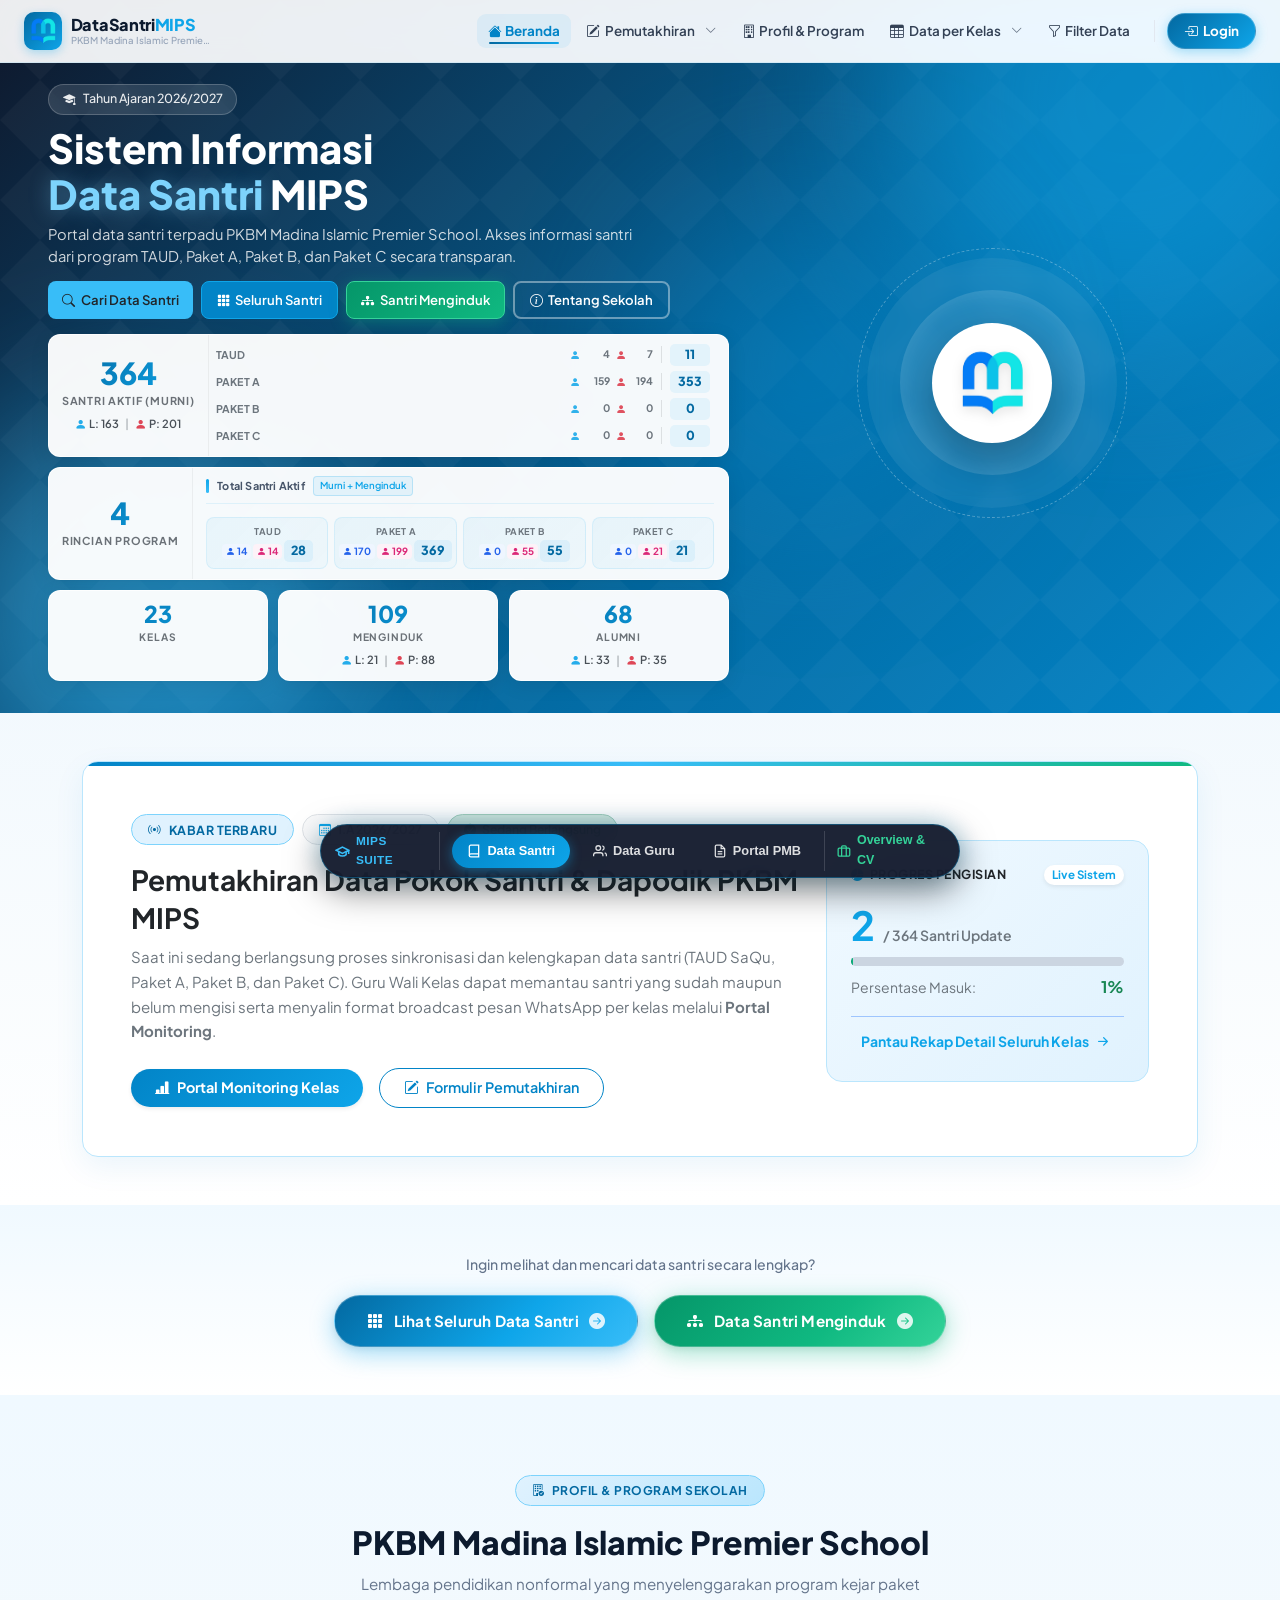
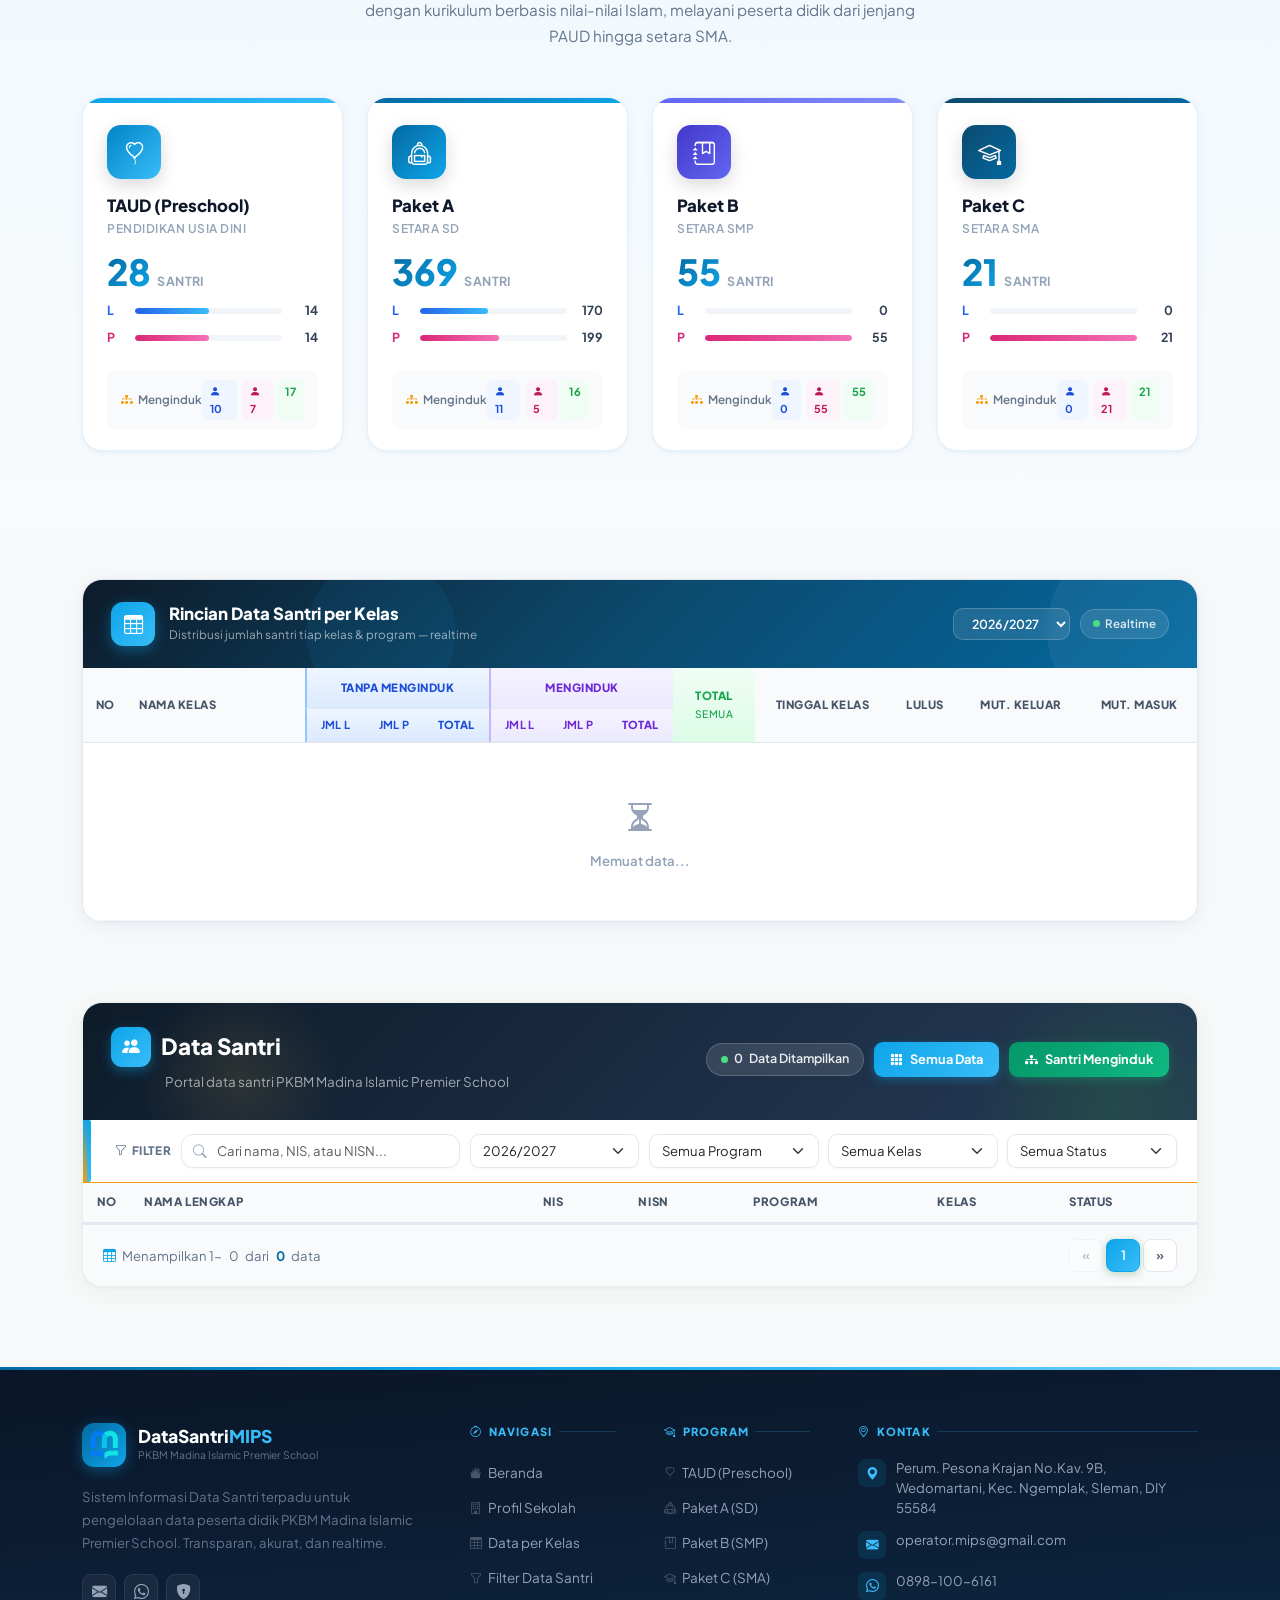
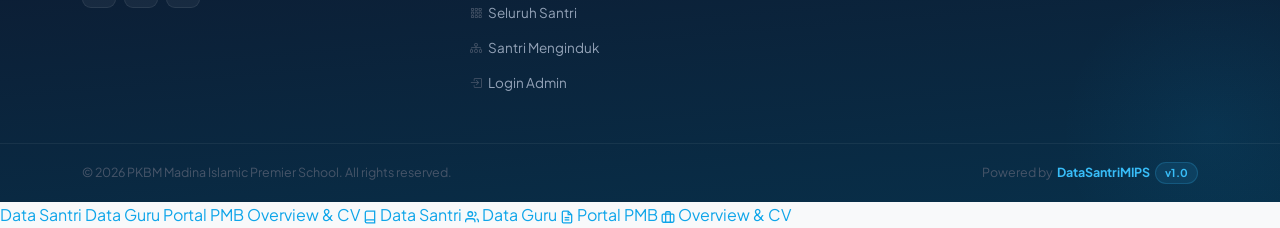
==== commit 2aa7bd27: "fix: replace emoji characters with crisp SVG vector icons to prevent mojibake" ====
--- a/index.html
+++ b/index.html
@@ -1,4 +1,28 @@
-﻿<!DOCTYPE html> <html lang="id"> <head>   <meta charset="UTF-8">   <meta name="viewport" content="width=device-width, initial-scale=1.0">   <meta name="description" content="DataSantriMIPS — Sistem Informasi Data Santri PKBM Madina Islamic Premier School. Lihat data santri, program TAUD, Paket A, B, C.">   <title>DataSantriMIPS — PKBM Madina Islamic Premier School</title>     <link rel="icon" type="image/x-icon" href="assets/img/fd27a5925df5ee8244879c0f76e47f09.png">   <!-- Bootstrap 5 -->   <link href="https://cdn.jsdelivr.net/npm/bootstrap@5.3.3/dist/css/bootstrap.min.css" rel="stylesheet">   <!-- Bootstrap Icons -->   <link href="https://cdn.jsdelivr.net/npm/bootstrap-icons@1.11.3/font/bootstrap-icons.min.css" rel="stylesheet">   <!-- Custom CSS -->   <link href="assets/css/datasantri_style.css" rel="stylesheet">   <style>     /* Biru Langit Kombinasi Theme - Premium Edition */     :root {       --primary-50: #f0f9ff;       --primary-100: #e0f2fe;       --primary-200: #bae6fd;       --primary-300: #7dd3fc;       --primary-400: #38bdf8;       --primary-500: #0ea5e9;       --primary-600: #0284c7;       --primary-700: #0369a1;       --primary-800: #075985;       --primary-900: #0c4a6e;       --accent-300: #bae6fd;       --accent-400: #38bdf8;       --radius-lg: 1rem;     }     .gradient-hero {       background: linear-gradient(135deg, #0f172a 0%, #0369a1 60%, #0284c7 100%) !important;       position: relative;     }     .text-gold {       color: #7dd3fc !important;       text-shadow: 0 0 20px rgba(125, 211, 252, 0.4);     }     .footer-public {       background: #082f49 !important;     }      /* Floating Ornaments */     .hero-bg-shapes {       position: absolute;       inset: 0;       overflow: hidden;       z-index: 0;     }     .hero-bg-shapes .shape {       position: absolute;       border-radius: 50%;       filter: blur(80px);       opacity: 0.5;       animation: floatShape 12s infinite alternate cubic-bezier(0.4, 0, 0.2, 1);     }     .hero-bg-shapes .shape-1 {       width: 500px;       height: 500px;       background: #0ea5e9;       top: -150px;       right: -100px;     }     .hero-bg-shapes .shape-2 {       width: 400px;       height: 400px;       background: #38bdf8;       bottom: -100px;       left: -50px;       animation-delay: -4s;     }     .hero-bg-shapes .shape-3 {       width: 300px;       height: 300px;       background: #0284c7;       top: 30%;       right: 25%;       animation-delay: -7s;     }     @keyframes floatShape {       0% { transform: translate(0, 0) scale(1); }       100% { transform: translate(40px, -50px) scale(1.15); }     }      /* ===== Hero Section & Typography — Responsive Laptop & Desktop ===== */     .hero-section {       min-height: auto !important;       padding: 5.25rem 0 2rem !important;     }     .hero-badge {       margin-bottom: 0.65rem !important;       padding: 0.28rem 0.85rem !important;       font-size: 0.78rem !important;     }     .hero-title {       font-size: clamp(1.75rem, 3.2vw, 2.5rem) !important;       line-height: 1.15 !important;       margin-bottom: 0.45rem !important;     }     .hero-subtitle {       font-size: 0.92rem !important;       line-height: 1.45 !important;       max-width: 600px !important;       margin-bottom: 0.85rem !important;       opacity: 0.9 !important;     }     .hero-actions {       display: flex;       gap: 0.5rem !important;       flex-wrap: wrap;       margin-bottom: 0.5rem !important;     }     .hero-actions .btn-primary-custom,     .hero-actions .btn-outline-custom {       padding: 0.42rem 0.9rem !important;       font-size: 0.82rem !important;       border-radius: 8px !important;       gap: 0.35rem !important;       white-space: nowrap !important;     }      /* ===== Hero Stat Cards — Elegant Design System ===== */     .hero-stat-card {       background: rgba(255,255,255,0.96) !important;       backdrop-filter: blur(16px) !important;       border: 1px solid rgba(255,255,255,0.85) !important;       border-radius: 12px !important;       padding: 0.85rem 0.75rem !important;       text-align: center !important;       transition: all 0.35s cubic-bezier(0.25, 0.46, 0.45, 0.94) !important;       box-shadow: 0 4px 20px rgba(0,0,0,0.08), 0 1px 3px rgba(0,0,0,0.04) !important;       color: var(--neutral-800) !important;       position: relative;       overflow: hidden;     }     .hero-stat-card::before {       content: '';       position: absolute;       top: 0; left: 0; right: 0;       height: 3px;       background: linear-gradient(90deg, #0ea5e9, #38bdf8, #7dd3fc);       opacity: 0;       transition: opacity 0.35s;     }     .hero-stat-card:hover {       transform: translateY(-3px) !important;       box-shadow: 0 10px 28px rgba(0,0,0,0.11), 0 2px 5px rgba(0,0,0,0.05) !important;     }     .hero-stat-card:hover::before { opacity: 1; }      .hero-stat-number {       font-size: 1.9rem !important;       font-weight: 800 !important;       display: block !important;       background: linear-gradient(135deg, #0369a1 0%, #0ea5e9 100%);       -webkit-background-clip: text;       -webkit-text-fill-color: transparent;       line-height: 1.05;     }     .hero-stat-label {       font-size: 0.68rem !important;       color: var(--neutral-700) !important;       font-weight: 700 !important;       text-transform: uppercase;       letter-spacing: 0.8px;       margin-top: 3px !important;     }     .hero-stat-gender {       display: flex;       justify-content: center;       align-items: center;       gap: 6px;       font-size: 0.7rem;       color: var(--neutral-700);       margin-top: 6px;       font-weight: 600;       white-space: nowrap;     }     .hero-stat-gender i { font-size: 0.72rem; opacity: 0.9; }     .hero-stat-divider { opacity: 0.4; }      /* --- Layout: Featured Row (Santri Murni + Rincian Program) --- */     .hero-stats-featured {       display: grid;       grid-template-columns: 1fr;       gap: 0.65rem;       margin-top: 0.9rem;       animation: fadeInUp 0.6s ease 0.4s both;     }      /* Featured card: side-by-side layout (number left | list right) */     .hero-stat-card--featured {       display: flex !important;       align-items: stretch !important;       text-align: left !important;       padding: 0 !important;     }     .hero-stat-card__main {       flex: 0 0 auto;       padding: 0.7rem 0.8rem;       text-align: center;       display: flex;       flex-direction: column;       justify-content: center;       min-width: 105px;     }     .hero-stat-card__programs {       flex: 1 1 0%;       display: flex;       flex-direction: column;       justify-content: center;       gap: 1px;       padding: 0.45rem 0.65rem 0.45rem 0;       border-left: 1px solid rgba(0,0,0,0.05);     }      /* List items in featured cards */     .hero-stat-program-item {       display: flex;       justify-content: space-between;       align-items: center;       padding: 2px 7px;       border-radius: 5px;       transition: background 0.2s;     }     .hero-stat-program-item:hover { background: rgba(14,165,233,0.06); }     .hero-stat-program-label {       font-size: 0.67rem;       font-weight: 700;       color: var(--neutral-600);       text-transform: uppercase;       letter-spacing: 0.3px;     }     .hero-stat-program-value {       font-size: 0.78rem;       font-weight: 800;       color: var(--primary-700);       background: rgba(14,165,233,0.08);       padding: 1px 7px;       border-radius: 5px;       min-width: 25px;       text-align: center;     }      /* Full-width card (Rincian Program — spans both columns) */     .hero-stat-card--full { grid-column: 1 / -1; }     .hero-stat-card__programs--detail {       flex-direction: row !important;       flex-wrap: nowrap;       gap: 5px;       padding: 0.45rem 0.75rem;     }     .hero-stat-program-detail {       flex: 1 1 0%;       display: flex;       flex-direction: column;       align-items: center;       gap: 2px;       padding: 6px 4px;       border-radius: 8px;       background: linear-gradient(135deg, rgba(14,165,233,0.06) 0%, rgba(56,189,248,0.04) 100%);       border: 1px solid rgba(14,165,233,0.1);     }     .hero-stat-program-detail .hero-stat-program-label { font-size: 0.58rem; color: var(--neutral-600); }     .hero-stat-program-lp {       display: flex;       align-items: center;       gap: 2px;     }     .hero-stat-lp-badge {       font-size: 0.62rem;       font-weight: 700;       padding: 1px 4px;       border-radius: 4px;       white-space: nowrap;       line-height: 1.35;     }     .hero-stat-lp-badge i { font-size: 0.58rem; }     .hero-stat-lp-badge--l { background: #eff6ff; color: #2563eb; }     .hero-stat-lp-badge--p { background: #fdf2f8; color: #db2777; }      /* --- Layout: Secondary Row (Kelas, Menginduk, Alumni) --- */     .hero-stats-secondary {       display: grid;       grid-template-columns: repeat(3, 1fr);       gap: 0.65rem;       margin-top: 0.65rem;       animation: fadeInUp 0.6s ease 0.5s both;     }     .hero-stats-secondary .hero-stat-card {       padding: 0.65rem 0.5rem !important;     }     .hero-stats-secondary .hero-stat-number {       font-size: 1.45rem !important;     }     .hero-stats-secondary .hero-stat-label {       font-size: 0.64rem !important;     }      /* --- Responsive --- */     @media (max-width: 991.98px) {       .hero-section { padding: 4.5rem 0 2rem !important; }       .hero-stat-number { font-size: 1.6rem !important; }       .hero-stat-card__main { min-width: 90px; padding: 0.75rem 0.6rem; }     }     @media (max-width: 767.98px) {       .hero-stats-featured { grid-template-columns: 1fr; }       .hero-stat-card--full { grid-column: auto; }       .hero-stats-secondary { grid-template-columns: repeat(3, 1fr); }     }     @media (max-width: 575.98px) {       .hero-stats-featured { grid-template-columns: 1fr; }       .hero-stat-card--full { grid-column: auto; }       .hero-stat-card--featured { flex-direction: column !important; }       .hero-stat-card__main { padding: 0.75rem 0.75rem 0.35rem; min-width: unset; }       .hero-stat-card__programs {         border-left: none;         border-top: 1px solid rgba(0,0,0,0.05);         padding: 0.45rem 0.75rem 0.55rem;         flex-direction: row; flex-wrap: wrap; gap: 3px;       }       .hero-stat-program-item { flex: 1 1 45%; }       .hero-stat-card__programs--detail { flex-wrap: wrap; }       .hero-stat-program-detail { flex: 1 1 45%; min-width: 0; }       .hero-stats-secondary { grid-template-columns: 1fr 1fr 1fr; }       .hero-stat-number { font-size: 1.4rem !important; }     }      /* Short height laptops (viewport <= 768px height) */     @media (max-height: 768px) {       .hero-section {         padding: 4.75rem 0 1.5rem !important;       }       .hero-badge {         margin-bottom: 0.35rem !important;         padding: 0.18rem 0.75rem !important;         font-size: 0.72rem !important;       }       .hero-title {         font-size: 1.85rem !important;         margin-bottom: 0.3rem !important;       }       .hero-subtitle {         font-size: 0.84rem !important;         margin-bottom: 0.6rem !important;         line-height: 1.35 !important;       }       .hero-actions {         margin-bottom: 0.35rem !important;         gap: 0.4rem !important;       }       .hero-actions .btn-primary-custom,       .hero-actions .btn-outline-custom {         padding: 0.35rem 0.75rem !important;         font-size: 0.78rem !important;       }       .hero-stats-featured {         margin-top: 0.6rem !important;         gap: 0.5rem !important;       }       .hero-stat-card {         padding: 0.65rem 0.6rem !important;       }       .hero-stat-number {         font-size: 1.65rem !important;       }       .hero-stats-secondary {         margin-top: 0.5rem !important;       }     }      /* Image Ring Animation & Responsive Scaling */     .ring-animation {       animation: spin-slow 20s linear infinite;     }     @keyframes spin-slow {       100% { transform: rotate(360deg); }     }     .logo-container-hero {       position: relative;       z-index: 2;       animation: floatLogo 6s ease-in-out infinite;     }     @keyframes floatLogo {       0%, 100% { transform: translateY(0); }       50% { transform: translateY(-15px); }     }     @media (max-width: 1400px) {       .logo-container-hero .ring-animation:nth-child(1) { width: 270px !important; height: 270px !important; }       .logo-container-hero .ring-animation:nth-child(2) { width: 220px !important; height: 220px !important; }       .logo-container-hero > div:nth-child(3) { width: 250px !important; height: 250px !important; }       .logo-container-hero > div:nth-child(3) > div { width: 185px !important; height: 185px !important; }       .logo-container-hero > div:nth-child(3) > div > div { width: 120px !important; height: 120px !important; padding: 12px !important; }     }      /* ===== PREMIUM SECTION HEADER (public) ===== */     .premium-section-header {       background: linear-gradient(135deg, #0d1b2a 0%, #1a3a5c 50%, #1e4976 100%);       padding: 1.15rem 1.5rem;       display: flex;       align-items: center;       justify-content: space-between;       gap: 1rem;       flex-wrap: wrap;       border-radius: 16px 16px 0 0;       color: #fff;       position: relative;       overflow: hidden;     }     .premium-section-header::before {       content: '';       position: absolute;       top: -40px; right: -40px;       width: 160px; height: 160px;       border-radius: 50%;       background: radial-gradient(circle, rgba(14,165,233,0.18) 0%, transparent 70%);     }     .premium-section-title {       display: flex;       align-items: center;       gap: 0.85rem;       color: #fff;     }     .premium-section-title .title-icon {       width: 40px; height: 40px;       background: linear-gradient(135deg, #0ea5e9, #38bdf8);       border-radius: 10px;       display: flex; align-items: center; justify-content: center;       font-size: 1.15rem;       box-shadow: 0 4px 12px rgba(14,165,233,0.35);       flex-shrink: 0;     }     .premium-section-badge {       display: inline-flex; align-items: center; gap: 6px;       background: rgba(255,255,255,0.12);       border: 1px solid rgba(255,255,255,0.2);       border-radius: 50px;       padding: 0.28rem 0.75rem;       font-size: 0.75rem; font-weight: 600;       color: rgba(255,255,255,0.9);       white-space: nowrap;     }     @keyframes pulse-dot {       0%, 100% { opacity: 1; transform: scale(1); }       50% { opacity: 0.5; transform: scale(0.8); }     }      /* ===== PREMIUM TABLE (for rekap kelas in public home) ===== */     .premium-table-wrapper {       overflow-x: auto;       border-radius: 0 0 16px 16px;     }     table.table-premium {       width: 100%;       border-collapse: separate;       border-spacing: 0;       font-family: 'Inter', 'Outfit', sans-serif;       font-size: 0.84rem;     }     table.table-premium thead tr th {       background: #f8fafc;       color: #475569;       font-size: 0.73rem;       font-weight: 700;       text-transform: uppercase;       letter-spacing: 0.5px;       padding: 0.6rem 0.75rem;       white-space: nowrap;       border-bottom: 2px solid #e2e8f0;     }     table.table-premium th.th-group-murni {       background: rgba(219,234,254,0.5);       color: #1d4ed8;     }     table.table-premium th.th-group-menginduk {       background: rgba(237,233,254,0.5);       color: #6d28d9;     }     table.table-premium th.th-total-all {       background: rgba(209,250,229,0.5);       color: #065f46;     }     table.table-premium tbody tr td {       padding: 0.6rem 0.75rem;       border-bottom: 1px solid #f1f5f9;       vertical-align: middle;       transition: background 0.15s ease;     }     table.table-premium tbody tr:hover td {       background: rgba(14,165,233,0.04);     }     table.table-premium tbody tr.tr-program-group td {       background: linear-gradient(90deg, #eff6ff 0%, #f0f9ff 100%);       color: #1d4ed8;       font-weight: 800;       font-size: 0.8rem;       text-transform: uppercase;       letter-spacing: 0.8px;       padding: 0.65rem 1.25rem;       border-bottom: 1px solid #bfdbfe;     }     table.table-premium tbody tr.tr-program-total td {       background: linear-gradient(90deg, #eef2ff, #e0e7ff);       color: #3730a3;       font-weight: 700;       border-top: 1px solid #c7d2fe;       border-bottom: 1px solid #c7d2fe;     }     table.table-premium tbody tr.tr-grand-total td {       background: linear-gradient(90deg, #064e3b, #065f46);       color: #ffffff !important;       font-weight: 900;       font-size: 0.85rem;       text-transform: uppercase;       letter-spacing: 0.5px;       border-top: 2px solid #34d399;     }      /* ===== NUM CHIPS for public table ===== */     .num-chip {       display: inline-flex; align-items: center; justify-content: center;       min-width: 28px; height: 24px;       border-radius: 6px;       font-weight: 700; font-size: 0.8rem;       padding: 0 7px;     }     .num-chip.laki { background: #dbeafe; color: #1d4ed8; }     .num-chip.perempuan { background: #fce7f3; color: #be185d; }     .num-chip.total-murni { background: #e0e7ff; color: #4338ca; }     .num-chip.total-menginduk { background: #f3e8ff; color: #7e22ce; }     .num-chip.total-all { background: linear-gradient(135deg,#10b981,#059669); color:#fff; }     .num-chip.zero { color: #cbd5e1; font-weight: 400; }      /* ===== SANTRI-NAME-CELL & CHIPS for public data table ===== */     .santri-name-cell { display: flex; align-items: center; gap: 0.65rem; }     .santri-avatar {       width: 34px; height: 34px; border-radius: 9px; flex-shrink: 0;       display: flex; align-items: center; justify-content: center;       font-weight: 800; font-size: 0.75rem;     }     .santri-avatar.male { background: linear-gradient(135deg,#dbeafe,#bfdbfe); color: #1d4ed8; }     .santri-avatar.female { background: linear-gradient(135deg,#fce7f3,#fbcfe8); color: #be185d; }     .santri-name { font-weight: 700; font-size: 0.88rem; color: #0f172a; }     .nis-chip {       display: inline-block;       background: #f1f5f9; color: #475569;       border-radius: 6px; padding: 2px 8px;       font-size: 0.8rem; font-weight: 600; font-family: monospace;     }     .program-chip {       display: inline-block;       background: linear-gradient(135deg,#d1fae5,#a7f3d0);       color: #065f46; border-radius: 20px;       padding: 2px 10px; font-size: 0.73rem; font-weight: 700;     }     .kelas-chip {       display: inline-flex; align-items: center; gap: 4px;       background: #f1f5f9; color: #475569;       border-radius: 6px; padding: 2px 8px;       font-size: 0.78rem; font-weight: 600;     }      /* ===== PREMIUM FILTER BAR (public) ===== */     .premium-filter-bar {       display: flex;       align-items: center;       gap: 0.6rem;       padding: 0.85rem 1.25rem;       background: #fff;       border-bottom: 1px solid #e2e8f0;       flex-wrap: wrap;       border-left: 4px solid transparent;       border-image: linear-gradient(180deg, #0ea5e9, #f59e0b) 1;     }     .premium-filter-bar .filter-label {       font-size: 0.73rem; font-weight: 800;       text-transform: uppercase; letter-spacing: 0.6px;       color: #64748b; white-space: nowrap;     }     .premium-filter-bar .form-control,     .premium-filter-bar .form-select {       border-radius: 9px; border-color: #e2e8f0;       font-size: 0.82rem; padding: 0.4rem 0.75rem;       min-width: 130px; flex: 1 1 130px;     }     .premium-filter-bar .premium-search {       position: relative; flex: 2 1 200px;     }     .premium-filter-bar .search-icon {       position: absolute; left: 0.75rem; top: 50%; transform: translateY(-50%);       color: #94a3b8; font-size: 0.85rem; pointer-events: none;     }     .premium-filter-bar .premium-search .form-control {       padding-left: 2.2rem;     }      /* ===== PREMIUM-DATA-TABLE (public santri table) ===== */     table.premium-data-table {       width: 100%;       border-collapse: separate; border-spacing: 0;       font-size: 0.84rem;     }     table.premium-data-table thead tr th {       background: #f8fafc;       color: #475569;       font-size: 0.72rem; font-weight: 800;       text-transform: uppercase; letter-spacing: 0.6px;       padding: 0.65rem 0.85rem;       border-bottom: 2px solid #e2e8f0;       white-space: nowrap;     }     table.premium-data-table tbody tr td {       padding: 0.65rem 0.85rem;       border-bottom: 1px solid #f1f5f9;       vertical-align: middle;       transition: background 0.15s ease;     }     table.premium-data-table tbody tr:hover td {       background: #f8fafc;     }     table.premium-data-table tbody tr:last-child td { border-bottom: none; }      /* ===== PREMIUM PAGINATION (public) ===== */     .premium-pagination {       display: flex; align-items: center; justify-content: space-between;       padding: 0.85rem 1.25rem;       border-top: 1px solid #e2e8f0;       flex-wrap: wrap; gap: 0.75rem;       background: #f8fafc;       border-radius: 0 0 16px 16px;     }     .premium-pagination .data-info {       display: flex; align-items: center; gap: 0.4rem;       font-size: 0.82rem; color: #64748b;     }     .premium-pagination .page-link {       border-radius: 8px !important;       font-size: 0.8rem; font-weight: 600;       min-width: 34px; text-align: center;     }     .premium-pagination .page-item.active .page-link {       background: linear-gradient(135deg,#0ea5e9,#38bdf8);       border-color: #0ea5e9;     }   </style> </head> <body>    <!-- ======== NAVBAR — PREMIUM REDESIGN ======== -->   <style>     /* ===== NAVBAR PREMIUM ===== */     .nav-premium {       position: fixed;       top: 0; left: 0; right: 0;       z-index: 1050;       background: rgba(255, 255, 255, 0.92);       backdrop-filter: blur(20px) saturate(180%);       -webkit-backdrop-filter: blur(20px) saturate(180%);       border-bottom: 1px solid rgba(14, 165, 233, 0.1);       padding: 0;       transition: box-shadow 0.3s ease, background 0.3s ease;     }     .nav-premium.scrolled {       box-shadow: 0 4px 24px rgba(3, 105, 161, 0.1), 0 1px 4px rgba(0,0,0,0.05);       background: rgba(255, 255, 255, 0.97);     }     .nav-premium .nav-inner {       display: flex;       align-items: center;       justify-content: space-between;       height: 62px;       gap: 0.75rem;     }      /* Brand */     .nav-brand {       display: flex;       align-items: center;       gap: 0.55rem;       text-decoration: none;       flex-shrink: 0;     }     .nav-brand-logo {       width: 38px; height: 38px;       border-radius: 10px;       overflow: hidden;       background: linear-gradient(135deg, #0369a1, #0ea5e9);       display: flex; align-items: center; justify-content: center;       box-shadow: 0 3px 10px rgba(14,165,233,0.3);       flex-shrink: 0;     }     .nav-brand-logo img {       width: 100%; height: 100%;       object-fit: contain;       border-radius: 10px;     }     .nav-brand-text {       line-height: 1.2;     }     .nav-brand-name {       font-size: 1.02rem;       font-weight: 800;       color: #0c1a2e;       letter-spacing: -0.3px;     }     .nav-brand-name span { color: #0ea5e9; }     .nav-brand-school {       font-size: 0.6rem;       color: #94a3b8;       font-weight: 500;       white-space: nowrap;       overflow: hidden;       text-overflow: ellipsis;       max-width: 160px;       display: block;     }      /* Nav links */     .nav-links {       display: flex;       align-items: center;       gap: 0.35rem;       list-style: none;       margin: 0;       padding: 0;     }     .nav-links a {       display: inline-flex;       align-items: center;       gap: 0.35rem;       padding: 0.45rem 0.85rem;       border-radius: 9px;       font-size: 0.875rem;       font-weight: 600;       color: #334155;       text-decoration: none;       transition: all 0.2s ease;       position: relative;       white-space: nowrap;     }     .nav-links a::after {       content: '';       position: absolute;       bottom: 4px; left: 50%; right: 50%;       height: 2px;       background: linear-gradient(90deg, #0369a1, #0ea5e9);       border-radius: 99px;       transition: left 0.25s ease, right 0.25s ease;       opacity: 0;     }     .nav-links a:hover {       color: #0284c7;       background: rgba(14,165,233,0.08);     }     .nav-links a:hover::after,     .nav-links a.active::after {       left: 12px; right: 12px;       opacity: 1;     }     .nav-links a.active {       color: #0284c7;       background: rgba(14,165,233,0.08);       font-weight: 700;     }      /* ===== DROPDOWN STYLING — ULTRA PREMIUM ===== */     .nav-item-dropdown {       position: relative;       display: inline-flex;       align-items: center;       height: 100%;     }     .nav-links a.nav-dropdown-toggle::after {       display: none !important;     }     .nav-dropdown-toggle {       cursor: pointer;       display: inline-flex;       align-items: center;       user-select: none;     }     .nav-dropdown-label {       display: inline-flex;       align-items: center;       gap: 0.4rem;     }     .nav-dropdown-chevron {       font-size: 0.72rem;       margin-left: 0.35rem;       transition: transform 0.25s cubic-bezier(0.16, 1, 0.3, 1), color 0.2s ease;       display: inline-block;       line-height: 1;       opacity: 0.75;     }     .nav-item-dropdown:hover .nav-dropdown-chevron,     .nav-item-dropdown.show .nav-dropdown-chevron,     .nav-dropdown-toggle[aria-expanded="true"] .nav-dropdown-chevron {       transform: rotate(180deg);       opacity: 1;       color: #0284c7;     }     .nav-dropdown-menu {       position: absolute;       top: calc(100% + 4px);       left: 0;       min-width: 295px;       padding: 0.5rem;       margin-top: 0;       background: rgba(255, 255, 255, 0.98);       backdrop-filter: blur(20px);       -webkit-backdrop-filter: blur(20px);       border: 1px solid rgba(14, 165, 233, 0.16);       border-radius: 14px;       box-shadow: 0 18px 45px rgba(15, 23, 42, 0.12), 0 4px 14px rgba(14, 165, 233, 0.08);       list-style: none;       display: none;       z-index: 1060;       animation: navDropAnim 0.22s cubic-bezier(0.16, 1, 0.3, 1) both;     }     .nav-dropdown-menu::before {       content: '';       position: absolute;       top: -10px;       left: 0;       right: 0;       height: 10px;     }     .nav-dropdown-menu.dropdown-menu-end {       left: auto !important;       right: 0 !important;     }     @keyframes navDropAnim {       from { opacity: 0; transform: translateY(6px); }       to { opacity: 1; transform: translateY(0); }     }     @media (min-width: 1200px) {       .nav-item-dropdown:hover > .nav-dropdown-menu {         display: block;       }     }     .nav-dropdown-menu.show {       display: block;     }     .nav-dropdown-item {       display: flex !important;       align-items: center;       gap: 0.75rem;       padding: 0.6rem 0.75rem !important;       border-radius: 10px;       text-decoration: none;       transition: all 0.18s ease;       color: #334155 !important;       background: transparent;       white-space: normal !important;     }     .nav-dropdown-item:hover {       background: linear-gradient(135deg, rgba(14, 165, 233, 0.08) 0%, rgba(56, 189, 248, 0.04) 100%) !important;       transform: translateX(3px);     }     .nav-dropdown-item::after { display: none !important; }     .dropdown-item-icon {       width: 34px;       height: 34px;       border-radius: 9px;       display: flex;       align-items: center;       justify-content: center;       font-size: 0.95rem;       flex-shrink: 0;     }     .dropdown-item-content {       display: flex;       flex-direction: column;       flex: 1;       min-width: 0;     }     .dropdown-item-title {       font-size: 0.84rem;       font-weight: 700;       color: #0f172a;       line-height: 1.25;     }     .dropdown-item-desc {       font-size: 0.7rem;       color: #64748b;       margin-top: 2px;       line-height: 1.2;     }     .nav-dropdown-item:hover .dropdown-item-title {       color: #0284c7;     }      /* Login button */     .nav-btn-login {       display: inline-flex;       align-items: center;       gap: 0.4rem;       padding: 0.45rem 1.2rem;       border-radius: 50px;       background: linear-gradient(135deg, #0369a1, #0ea5e9);       color: #fff !important;       font-size: 0.875rem;       font-weight: 700;       text-decoration: none;       box-shadow: 0 3px 12px rgba(14,165,233,0.35);       transition: all 0.25s ease;       white-space: nowrap;       flex-shrink: 0;       border: 1.5px solid rgba(255,255,255,0.2);     }     .nav-btn-login:hover {       transform: translateY(-2px);       box-shadow: 0 6px 20px rgba(14,165,233,0.45);       color: #fff !important;       background: linear-gradient(135deg, #0284c7, #38bdf8);     }      /* Divider between links and login */     .nav-divider {       width: 1px;       height: 22px;       background: #e2e8f0;       flex-shrink: 0;     }      /* Hamburger */     .nav-toggler {       display: none;       background: none;       border: 1.5px solid #e2e8f0;       border-radius: 9px;       width: 38px; height: 38px;       align-items: center; justify-content: center;       cursor: pointer;       color: #475569;       font-size: 1.1rem;       transition: all 0.2s;       flex-shrink: 0;     }     .nav-toggler:hover { background: #f1f5f9; border-color: #cbd5e1; }      /* Mobile collapse */     .nav-collapse {       display: flex;       align-items: center;       gap: 0.75rem;       flex: 1;       justify-content: flex-end;     }      @media (max-width: 1399.98px) {       .nav-links { gap: 0.2rem; }       .nav-links a {         padding: 0.42rem 0.7rem;         font-size: 0.84rem;         gap: 0.25rem;       }       .nav-brand-school { max-width: 140px; }       .nav-btn-login {         padding: 0.4rem 1rem;         font-size: 0.84rem;       }     }      @media (max-width: 1199.98px) {       .nav-toggler { display: flex; }       .nav-collapse {         display: none;         position: absolute;         top: 62px; left: 0; right: 0;         background: rgba(255, 255, 255, 0.98);         backdrop-filter: blur(20px);         -webkit-backdrop-filter: blur(20px);         border-bottom: 1px solid #e2e8f0;         padding: 1rem 1.25rem 1.25rem;         flex-direction: column;         align-items: flex-start;         gap: 0.35rem;         box-shadow: 0 12px 30px rgba(0,0,0,0.1);         z-index: 999;         max-height: calc(100vh - 65px);         overflow-y: auto;         -webkit-overflow-scrolling: touch;       }       .nav-collapse.open { display: flex; }       .nav-links {         flex-direction: column;         align-items: flex-start;         width: 100%;         gap: 0.25rem;       }       .nav-links li {         width: 100%;       }       .nav-links a {          width: 100%;          padding: 0.6rem 0.85rem;          font-size: 0.88rem;          display: flex;         align-items: center;       }       .nav-links a::after {         display: none !important;       }       .nav-item-dropdown {          display: flex !important;         flex-direction: column !important;         align-items: stretch !important;         width: 100% !important;         height: auto !important;       }       .nav-dropdown-toggle {          width: 100% !important;          display: flex !important;         align-items: center !important;         justify-content: space-between !important;          border-radius: 9px;       }       .nav-item-dropdown.show > .nav-dropdown-toggle {         background: rgba(14, 165, 233, 0.08);         color: #0284c7;       }       .nav-dropdown-chevron {         margin-left: auto;         font-size: 0.78rem;       }       .nav-dropdown-menu {         position: static !important;         top: auto !important;         left: auto !important;         right: auto !important;         transform: none !important;         box-shadow: none !important;         border: 1px solid rgba(14, 165, 233, 0.16) !important;         background: #f8fafc !important;         border-radius: 12px !important;         margin: 0.3rem 0 0.5rem 0 !important;         width: 100% !important;         min-width: 100% !important;         padding: 0.45rem !important;         display: none !important;         animation: none !important;       }       .nav-dropdown-menu.show {         display: block !important;         animation: navDropMobileAnim 0.2s ease-out both !important;       }       @keyframes navDropMobileAnim {         from { opacity: 0; transform: translateY(-4px); }         to { opacity: 1; transform: translateY(0); }       }       .nav-dropdown-item {         padding: 0.6rem 0.75rem !important;         background: #ffffff !important;         border: 1px solid rgba(226, 232, 240, 0.85) !important;         margin-bottom: 0.35rem !important;         border-radius: 10px !important;         box-shadow: 0 1px 3px rgba(0,0,0,0.03) !important;       }       .nav-dropdown-item:last-child {         margin-bottom: 0 !important;       }       .nav-dropdown-item:hover,       .nav-dropdown-item:active {         background: #f0f9ff !important;         border-color: rgba(14, 165, 233, 0.35) !important;         transform: none !important;       }       .nav-divider { display: none; }       .nav-btn-login { width: 100%; justify-content: center; margin-top: 0.4rem; padding: 0.55rem 1.2rem; }     }   </style>    <nav class="nav-premium" id="mainNavbar">     <div class="container-fluid px-3 px-xl-4" style="max-width: 1440px;">       <div class="nav-inner">         <!-- Brand -->         <a href="index.html" class="nav-brand">           <div class="nav-brand-logo">             <img src="assets/img/fd27a5925df5ee8244879c0f76e47f09.png" alt="Logo MIPS">           </div>           <div class="nav-brand-text">             <div class="nav-brand-name">DataSantri<span>MIPS</span></div>             <span class="nav-brand-school">PKBM Madina Islamic Premier School</span>           </div>         </a>          <!-- Hamburger -->         <button class="nav-toggler" id="navToggler" aria-label="Toggle menu">           <i class="bi bi-list" id="navTogglerIcon"></i>         </button>          <!-- Collapse -->         <div class="nav-collapse" id="navCollapse">           <ul class="nav-links">             <li><a href="index.html" class="active"><i class="bi bi-house-fill"></i> Beranda</a></li>                          <!-- Dropdown: Pemutakhiran -->             <li class="nav-item-dropdown">               <a href="javascript:void(0)" class="nav-dropdown-toggle" role="button" aria-expanded="false">                 <span class="nav-dropdown-label">                   <i class="bi bi-pencil-square"></i>                   <span>Pemutakhiran</span>                 </span>                 <i class="bi bi-chevron-down nav-dropdown-chevron"></i>               </a>               <ul class="nav-dropdown-menu">                 <li>                   <a class="dropdown-item nav-dropdown-item" href="javascript:alert('Fitur Formulir Pemutakhiran Data Mandiri oleh Wali Santri.')">                     <div class="dropdown-item-icon" style="background:#eff6ff; color:#2563eb;">                       <i class="bi bi-pencil-square"></i>                     </div>                     <div class="dropdown-item-content">                       <span class="dropdown-item-title">Pemutakhiran Data</span>                       <span class="dropdown-item-desc">Form update biodata santri oleh wali santri</span>                     </div>                   </a>                 </li>                 <li>                   <a class="dropdown-item nav-dropdown-item" href="javascript:alert('Fitur Monitoring Progress Pemutakhiran per Rombel.')">                     <div class="dropdown-item-icon" style="background:#f0fdfa; color:#0d9488;">                       <i class="bi bi-bar-chart-line-fill"></i>                     </div>                     <div class="dropdown-item-content">                       <span class="dropdown-item-title">Monitoring Kelas</span>                       <span class="dropdown-item-desc">Progres pemutakhiran per rombel kelas</span>                     </div>                   </a>                 </li>               </ul>             </li>              <li><a href="#tentang"><i class="bi bi-building"></i> Profil &amp; Program</a></li>              <!-- Dropdown: Data per Kelas -->             <li class="nav-item-dropdown">               <a href="javascript:void(0)" class="nav-dropdown-toggle" role="button" aria-expanded="false">                 <span class="nav-dropdown-label">                   <i class="bi bi-table"></i>                   <span>Data per Kelas</span>                 </span>                 <i class="bi bi-chevron-down nav-dropdown-chevron"></i>               </a>               <ul class="nav-dropdown-menu dropdown-menu-end">                 <li>                   <a class="dropdown-item nav-dropdown-item" href="#rekapKelas">                     <div class="dropdown-item-icon" style="background:#f0f9ff; color:#0284c7;">                       <i class="bi bi-table"></i>                     </div>                     <div class="dropdown-item-content">                       <span class="dropdown-item-title">Rekap per Kelas</span>                       <span class="dropdown-item-desc">Tabel rekapitulasi data santri per rombel</span>                     </div>                   </a>                 </li>                 <li>                   <a class="dropdown-item nav-dropdown-item" href="#dataSantri">                     <div class="dropdown-item-icon" style="background:#e0f2fe; color:#0369a1;">                       <i class="bi bi-grid-3x3-gap-fill"></i>                     </div>                     <div class="dropdown-item-content">                       <span class="dropdown-item-title">Data Seluruh Santri</span>                       <span class="dropdown-item-desc">Daftar lengkap santri per rombel kelas</span>                     </div>                   </a>                 </li>                 <li>                   <a class="dropdown-item nav-dropdown-item" href="#dataSantri">                     <div class="dropdown-item-icon" style="background:#ecfdf5; color:#059669;">                       <i class="bi bi-diagram-3-fill"></i>                     </div>                     <div class="dropdown-item-content">                       <div class="d-flex align-items-center justify-content-between">                         <span class="dropdown-item-title text-success">Santri Menginduk</span>                         <span class="badge" style="background:#d1fae5; color:#065f46; font-size:0.65rem; font-weight:700; border-radius:4px; padding:2px 6px;">Mitra</span>                       </div>                       <span class="dropdown-item-desc">Data santri afiliasi / lembaga menginduk</span>                     </div>                   </a>                 </li>               </ul>             </li>              <li><a href="#dataSantri"><i class="bi bi-funnel"></i> Filter Data</a></li>           </ul>           <div class="nav-divider"></div>           <a href="javascript:alert('Demo Mode: Autentikasi Admin & Wali Kelas dilindungi.')" class="nav-btn-login">             <i class="bi bi-box-arrow-in-right"></i> Login           </a>         </div>       </div>     </div>   </nav>    <script>     // Navbar scroll effect     const mainNav = document.getElementById('mainNavbar');     if (mainNav) {       window.addEventListener('scroll', () => {         mainNav.classList.toggle('scrolled', window.scrollY > 20);       });     }      // Mobile nav hamburger toggle     const navToggler = document.getElementById('navToggler');     const navCollapse = document.getElementById('navCollapse');     const navTogglerIcon = document.getElementById('navTogglerIcon');      if (navToggler && navCollapse) {       navToggler.addEventListener('click', function(e) {         e.stopPropagation();         const isOpen = navCollapse.classList.toggle('open');         if (navTogglerIcon) {           navTogglerIcon.className = isOpen ? 'bi bi-x-lg' : 'bi bi-list';         }       });     }      // Dropdown toggle click support (mobile & desktop touch/click)     document.querySelectorAll('.nav-dropdown-toggle').forEach(btn => {       btn.addEventListener('click', function(e) {         e.preventDefault();         e.stopPropagation();         const parent = this.closest('.nav-item-dropdown');         if (!parent) return;         const menu = parent.querySelector('.nav-dropdown-menu');         if (!menu) return;          const isCurrentlyOpen = menu.classList.contains('show');          // Close all other dropdowns         document.querySelectorAll('.nav-item-dropdown').forEach(d => {           if (d !== parent) {             d.classList.remove('show');             const m = d.querySelector('.nav-dropdown-menu');             if (m) m.classList.remove('show');             const b = d.querySelector('.nav-dropdown-toggle');             if (b) b.setAttribute('aria-expanded', 'false');           }         });          // Toggle current dropdown         if (isCurrentlyOpen) {           parent.classList.remove('show');           menu.classList.remove('show');           this.setAttribute('aria-expanded', 'false');         } else {           parent.classList.add('show');           menu.classList.add('show');           this.setAttribute('aria-expanded', 'true');         }       });     });      // Close dropdowns and mobile collapse when clicking outside     document.addEventListener('click', function(e) {       if (!e.target.closest('.nav-item-dropdown')) {         document.querySelectorAll('.nav-dropdown-menu').forEach(m => m.classList.remove('show'));         document.querySelectorAll('.nav-item-dropdown').forEach(d => d.classList.remove('show'));         document.querySelectorAll('.nav-dropdown-toggle').forEach(b => b.setAttribute('aria-expanded', 'false'));       }       if (navCollapse && navCollapse.classList.contains('open') && !e.target.closest('#navCollapse') && !e.target.closest('#navToggler')) {         navCollapse.classList.remove('open');         if (navTogglerIcon) navTogglerIcon.className = 'bi bi-list';       }     });      // Close dropdown & mobile nav when clicking internal hash links     document.querySelectorAll('.nav-dropdown-item, .nav-links a:not(.nav-dropdown-toggle)').forEach(link => {       link.addEventListener('click', function() {         const href = this.getAttribute('href');         if (href && (href.startsWith('#') || href.includes('#'))) {           document.querySelectorAll('.nav-dropdown-menu').forEach(m => m.classList.remove('show'));           document.querySelectorAll('.nav-item-dropdown').forEach(d => d.classList.remove('show'));           document.querySelectorAll('.nav-dropdown-toggle').forEach(b => b.setAttribute('aria-expanded', 'false'));           if (navCollapse && navCollapse.classList.contains('open')) {             navCollapse.classList.remove('open');             if (navTogglerIcon) navTogglerIcon.className = 'bi bi-list';           }         }       });     });   </script>    <!-- ======== HERO SECTION ======== -->   <section class="hero-section gradient-hero">     <div class="hero-bg-shapes">       <div class="shape shape-1"></div>       <div class="shape shape-2"></div>       <div class="shape shape-3"></div>     </div>     <div class="container-fluid px-3 px-xl-5" style="max-width: 1400px; position:relative; z-index:1;">       <div class="row align-items-center">         <div class="col-lg-7">           <div class="hero-badge">             <i class="bi bi-mortarboard-fill"></i>                         Tahun Ajaran 2026/2027          </div>           <h1 class="hero-title" style="color: #ffffff;">             Sistem Informasi<br>             <span class="text-gold">Data Santri</span> MIPS           </h1>           <p class="hero-subtitle" style="color: rgba(255, 255, 255, 0.9);">             Portal data santri terpadu PKBM Madina Islamic Premier School. Akses informasi santri dari program TAUD, Paket A, Paket B, dan Paket C secara transparan.           </p>           <div class="hero-actions">             <a href="#dataSantri" class="btn-primary-custom" style="background:var(--accent-400);color:var(--neutral-900);">               <i class="bi bi-search"></i> Cari Data Santri             </a>             <a href="#dataSantri" class="btn-primary-custom" style="background:var(--primary-600);color:#ffffff; border: 1px solid var(--primary-500);">               <i class="bi bi-grid-3x3-gap-fill"></i> Seluruh Santri             </a>             <a href="#dataSantri" class="btn-primary-custom" style="background:linear-gradient(135deg, #059669 0%, #10b981 100%); color:#ffffff; border: 1px solid #34d399; box-shadow:0 4px 16px rgba(16,185,129,0.35);">               <i class="bi bi-diagram-3-fill"></i> Santri Menginduk             </a>             <a href="#tentang" class="btn-outline-custom">               <i class="bi bi-info-circle"></i> Tentang Sekolah             </a>           </div>           <!-- Featured Stats Row -->           <div class="hero-stats-featured">                         <!-- Card: Santri Aktif (Murni) -->             <div class="hero-stat-card hero-stat-card--featured">               <div class="hero-stat-card__main">                 <span class="hero-stat-number" id="statTanpaMenginduk">364</span>                 <div class="hero-stat-label">Santri Aktif (Murni)</div>                 <div class="hero-stat-gender">                   <span><i class="bi bi-person-fill text-primary"></i> L: 163</span>                   <span class="hero-stat-divider">|</span>                   <span><i class="bi bi-person-fill text-danger"></i> P: 201</span>                 </div>               </div>               <div class="hero-stat-card__programs">                                 <div class="hero-stat-program-item">                   <span class="hero-stat-program-label flex-grow-1 text-start">TAUD</span>                   <div style="display: grid; grid-template-columns: 14px 32px 14px 32px 8px 40px; align-items: center; gap: 0;">                     <i class="bi bi-person-fill text-primary" style="font-size:0.65rem; opacity:0.85;"></i>                     <span style="font-size:0.65rem; font-weight:700; color:var(--neutral-600); text-align:right; padding-right:6px;">4</span>                     <i class="bi bi-person-fill text-danger" style="font-size:0.65rem; opacity:0.85;"></i>                     <span style="font-size:0.65rem; font-weight:700; color:var(--neutral-600); text-align:right; padding-right:8px; border-right:1px solid rgba(0,0,0,0.1);">7</span>                     <span></span>                     <span class="hero-stat-program-value" style="text-align:center;">11</span>                   </div>                 </div>                                 <div class="hero-stat-program-item">                   <span class="hero-stat-program-label flex-grow-1 text-start">Paket A</span>                   <div style="display: grid; grid-template-columns: 14px 32px 14px 32px 8px 40px; align-items: center; gap: 0;">                     <i class="bi bi-person-fill text-primary" style="font-size:0.65rem; opacity:0.85;"></i>                     <span style="font-size:0.65rem; font-weight:700; color:var(--neutral-600); text-align:right; padding-right:6px;">159</span>                     <i class="bi bi-person-fill text-danger" style="font-size:0.65rem; opacity:0.85;"></i>                     <span style="font-size:0.65rem; font-weight:700; color:var(--neutral-600); text-align:right; padding-right:8px; border-right:1px solid rgba(0,0,0,0.1);">194</span>                     <span></span>                     <span class="hero-stat-program-value" style="text-align:center;">353</span>                   </div>                 </div>                                 <div class="hero-stat-program-item">                   <span class="hero-stat-program-label flex-grow-1 text-start">Paket B</span>                   <div style="display: grid; grid-template-columns: 14px 32px 14px 32px 8px 40px; align-items: center; gap: 0;">                     <i class="bi bi-person-fill text-primary" style="font-size:0.65rem; opacity:0.85;"></i>                     <span style="font-size:0.65rem; font-weight:700; color:var(--neutral-600); text-align:right; padding-right:6px;">0</span>                     <i class="bi bi-person-fill text-danger" style="font-size:0.65rem; opacity:0.85;"></i>                     <span style="font-size:0.65rem; font-weight:700; color:var(--neutral-600); text-align:right; padding-right:8px; border-right:1px solid rgba(0,0,0,0.1);">0</span>                     <span></span>                     <span class="hero-stat-program-value" style="text-align:center;">0</span>                   </div>                 </div>                                 <div class="hero-stat-program-item">                   <span class="hero-stat-program-label flex-grow-1 text-start">Paket C</span>                   <div style="display: grid; grid-template-columns: 14px 32px 14px 32px 8px 40px; align-items: center; gap: 0;">                     <i class="bi bi-person-fill text-primary" style="font-size:0.65rem; opacity:0.85;"></i>                     <span style="font-size:0.65rem; font-weight:700; color:var(--neutral-600); text-align:right; padding-right:6px;">0</span>                     <i class="bi bi-person-fill text-danger" style="font-size:0.65rem; opacity:0.85;"></i>                     <span style="font-size:0.65rem; font-weight:700; color:var(--neutral-600); text-align:right; padding-right:8px; border-right:1px solid rgba(0,0,0,0.1);">0</span>                     <span></span>                     <span class="hero-stat-program-value" style="text-align:center;">0</span>                   </div>                 </div>                               </div>             </div>             <!-- Card: Rincian per Program -->             <div class="hero-stat-card hero-stat-card--featured hero-stat-card--full">               <div class="hero-stat-card__main">                 <span class="hero-stat-number">4</span>                 <div class="hero-stat-label">Rincian Program</div>               </div>               <div class="hero-stat-card__programs hero-stat-card__programs--detail" style="flex-direction: column !important; padding: 0.5rem 0.85rem 0.6rem;">                 <div style="display:flex; align-items:center; gap:8px; margin-bottom:8px; padding-bottom:7px; border-bottom:1px solid rgba(14,165,233,0.1);">                   <span style="width:3px; height:14px; border-radius:2px; background:linear-gradient(180deg,#0ea5e9,#38bdf8); flex-shrink:0; display:inline-block;"></span>                   <span style="font-size:0.68rem; font-weight:700; color:#475569; letter-spacing:0.2px; text-transform:none;">Total Santri Aktif</span>                   <span style="font-size:0.6rem; font-weight:600; color:#0ea5e9; background:rgba(14,165,233,0.08); border:1px solid rgba(14,165,233,0.2); border-radius:4px; padding:1px 6px; white-space:nowrap;">Murni + Menginduk</span>                 </div>                 <div style="display:flex; flex-wrap:nowrap; gap:6px;">                                 <div class="hero-stat-program-detail">                   <span class="hero-stat-program-label">TAUD</span>                   <div class="hero-stat-program-lp">                     <span class="hero-stat-lp-badge hero-stat-lp-badge--l"><i class="bi bi-person-fill"></i> 14</span>                     <span class="hero-stat-lp-badge hero-stat-lp-badge--p"><i class="bi bi-person-fill"></i> 14</span>                     <span class="hero-stat-program-value">28</span>                   </div>                 </div>                                 <div class="hero-stat-program-detail">                   <span class="hero-stat-program-label">Paket A</span>                   <div class="hero-stat-program-lp">                     <span class="hero-stat-lp-badge hero-stat-lp-badge--l"><i class="bi bi-person-fill"></i> 170</span>                     <span class="hero-stat-lp-badge hero-stat-lp-badge--p"><i class="bi bi-person-fill"></i> 199</span>                     <span class="hero-stat-program-value">369</span>                   </div>                 </div>                                 <div class="hero-stat-program-detail">                   <span class="hero-stat-program-label">Paket B</span>                   <div class="hero-stat-program-lp">                     <span class="hero-stat-lp-badge hero-stat-lp-badge--l"><i class="bi bi-person-fill"></i> 0</span>                     <span class="hero-stat-lp-badge hero-stat-lp-badge--p"><i class="bi bi-person-fill"></i> 55</span>                     <span class="hero-stat-program-value">55</span>                   </div>                 </div>                                 <div class="hero-stat-program-detail">                   <span class="hero-stat-program-label">Paket C</span>                   <div class="hero-stat-program-lp">                     <span class="hero-stat-lp-badge hero-stat-lp-badge--l"><i class="bi bi-person-fill"></i> 0</span>                     <span class="hero-stat-lp-badge hero-stat-lp-badge--p"><i class="bi bi-person-fill"></i> 21</span>                     <span class="hero-stat-program-value">21</span>                   </div>                 </div>                                 </div>               </div>             </div>           </div>           <!-- Secondary Stats Row -->           <div class="hero-stats-secondary">             <div class="hero-stat-card">               <span class="hero-stat-number">23</span>               <div class="hero-stat-label">Kelas</div>             </div>             <div class="hero-stat-card">               <span class="hero-stat-number" id="statMenginduk">109</span>               <div class="hero-stat-label">Menginduk</div>               <div class="hero-stat-gender">                 <span><i class="bi bi-person-fill text-primary"></i> L: 21</span>                 <span class="hero-stat-divider">|</span>                 <span><i class="bi bi-person-fill text-danger"></i> P: 88</span>               </div>             </div>             <div class="hero-stat-card">               <span class="hero-stat-number" id="statAlumni">68</span>               <div class="hero-stat-label">Alumni</div>               <div class="hero-stat-gender">                 <span><i class="bi bi-person-fill text-primary"></i> L: 33</span>                 <span class="hero-stat-divider">|</span>                 <span><i class="bi bi-person-fill text-danger"></i> P: 35</span>               </div>             </div>           </div>         </div>         <div class="col-lg-5 d-none d-lg-flex justify-content-center" style="position:relative;">           <!-- Decorative elements -->           <div class="logo-container-hero">             <div class="ring-animation" style="width:340px;height:340px;border-radius:50%;border:1px dashed rgba(255,255,255,0.3);position:absolute;top:50%;left:50%;transform:translate(-50%,-50%);"></div>             <div class="ring-animation" style="width:280px;height:280px;border-radius:50%;border:1px dashed rgba(255,255,255,0.2);position:absolute;top:50%;left:50%;transform:translate(-50%,-50%); animation-duration:25s; animation-direction:reverse;"></div>                          <div style="width:320px;height:320px;border-radius:50%;background:rgba(255,255,255,0.06);display:flex;align-items:center;justify-content:center;backdrop-filter:blur(8px);">               <div style="width:240px;height:240px;border-radius:50%;background:rgba(255,255,255,0.08);display:flex;align-items:center;justify-content:center;box-shadow:inset 0 0 20px rgba(255,255,255,0.1);">                 <div style="width:160px;height:160px;border-radius:50%;background:#ffffff;display:flex;align-items:center;justify-content:center; padding: 20px; box-shadow: 0 15px 40px rgba(0,0,0,0.25);">                   <img src="assets/img/fd27a5925df5ee8244879c0f76e47f09.png" alt="Logo MIPS" style="width:100%; height:100%; object-fit:contain; filter:drop-shadow(0 4px 6px rgba(0,0,0,0.1));">                 </div>               </div>             </div>           </div>         </div>       </div>     </div>   </section>    <!-- ======== SECTION KABAR TERBARU & PENGUMUMAN ======== -->   <section class="py-4 py-md-5" id="kabarTerbaru" style="background: linear-gradient(180deg, rgba(240,249,255,0.7) 0%, #ffffff 100%);">     <div class="container">       <div class="card border-0 rounded-4 shadow-sm overflow-hidden position-relative" style="background: #ffffff; border: 1.5px solid #bae6fd !important; box-shadow: 0 10px 30px rgba(2, 132, 199, 0.08) !important;">         <!-- Top Accent Bar -->         <div style="height: 4px; background: linear-gradient(90deg, #0284c7, #38bdf8, #10b981);"></div>          <div class="p-4 p-md-5">           <div class="row align-items-center g-4">                          <!-- Left Info Area -->             <div class="col-lg-8">               <div class="d-flex align-items-center gap-2 mb-3 flex-wrap">                 <span class="badge rounded-pill px-3 py-2 fw-bold d-inline-flex align-items-center gap-2" style="background: #e0f2fe; color: #0369a1; border: 1px solid #7dd3fc; font-size: 0.78rem; letter-spacing: 0.5px;">                   <i class="bi bi-broadcast"></i> KABAR TERBARU                 </span>                 <span class="badge bg-light text-muted border rounded-pill px-3 py-2 fw-semibold" style="font-size: 0.76rem;">                   <i class="bi bi-calendar3 text-primary me-1"></i> T.A 2026/2027                </span>                 <span class="badge bg-success-subtle text-success border border-success-subtle rounded-pill px-3 py-2 fw-semibold" style="font-size: 0.76rem;">                   <i class="bi bi-check-circle-fill me-1"></i> Sedang Berlangsung                 </span>               </div>                <h3 class="fw-bold text-dark mb-2" style="font-size: clamp(1.3rem, 2.2vw, 1.75rem); line-height: 1.35;">                 Pemutakhiran Data Pokok Santri &amp; Dapodik PKBM MIPS               </h3>                              <p class="text-secondary mb-4" style="font-size: 0.94rem; line-height: 1.65; max-width: 700px;">                 Saat ini sedang berlangsung proses sinkronisasi dan kelengkapan data santri (TAUD SaQu, Paket A, Paket B, dan Paket C). Guru Wali Kelas dapat memantau santri yang sudah maupun belum mengisi serta menyalin format broadcast pesan WhatsApp per kelas melalui <b>Portal Monitoring</b>.               </p>                <!-- Tombol Aksi -->               <div class="d-flex align-items-center gap-2 gap-sm-3 flex-wrap">                 <a href="javascript:alert('Fitur Monitoring Progress Pemutakhiran per Rombel.')" class="btn btn-primary rounded-pill px-4 py-2 fw-bold shadow-sm d-inline-flex align-items-center gap-2" style="background: linear-gradient(135deg, #0284c7, #0ea5e9); border: none; font-size: 0.9rem;">                   <i class="bi bi-bar-chart-line-fill"></i>                   <span>Portal Monitoring Kelas</span>                 </a>                  <a href="javascript:alert('Fitur Formulir Pemutakhiran Data Mandiri oleh Wali Santri.')" class="btn btn-outline-primary rounded-pill px-4 py-2 fw-semibold d-inline-flex align-items-center gap-2" style="border-color: #0284c7; color: #0284c7; font-size: 0.9rem;">                   <i class="bi bi-pencil-square"></i>                   <span>Formulir Pemutakhiran</span>                 </a>               </div>             </div>              <!-- Right Progress Widget Area -->             <div class="col-lg-4">               <div class="p-4 rounded-4" style="background: linear-gradient(135deg, #f0f9ff 0%, #e0f2fe 100%); border: 1.5px solid #bae6fd;">                 <div class="d-flex align-items-center justify-content-between mb-3">                   <div class="fw-bold text-dark small text-uppercase" style="letter-spacing: 0.5px; font-size: 0.78rem;">                     <i class="bi bi-pie-chart-fill text-primary me-1"></i> Progres Pengisian                   </div>                   <span class="badge bg-white text-primary fw-bold shadow-sm px-2 py-1 rounded-pill" style="font-size: 0.72rem;">                     Live Sistem                   </span>                 </div>                  <div class="d-flex align-items-baseline gap-2 mb-2">                   <span class="display-6 fw-bold text-primary">2</span>                   <span class="text-muted small fw-semibold">/ 364 Santri Update</span>                 </div>                  <!-- Progress Bar -->                 <div class="progress mb-2" style="height: 9px; border-radius: 10px; background: #cbd5e1;">                   <div class="progress-bar progress-bar-striped progress-bar-animated" role="progressbar" style="width: 1%; background: linear-gradient(90deg, #059669, #10b981);" aria-valuenow="1" aria-valuemin="0" aria-valuemax="100"></div>                 </div>                  <div class="d-flex align-items-center justify-content-between small text-muted mb-3">                   <span>Persentase Masuk:</span>                   <span class="fw-bold text-success fs-6">1%</span>                 </div>                  <div class="pt-2 border-top border-primary-subtle text-center">                   <a href="javascript:alert('Fitur Monitoring Progress Pemutakhiran per Rombel.')" class="text-decoration-none small fw-bold text-primary d-inline-flex align-items-center gap-1">                     <span>Pantau Rekap Detail Seluruh Kelas</span>                     <i class="bi bi-arrow-right-short fs-5"></i>                   </a>                 </div>               </div>             </div>            </div>         </div>       </div>     </div>   </section>   <section class="py-5" style="background: linear-gradient(180deg, var(--primary-50) 0%, #ffffff 100%);">     <div class="container text-center">       <p style="color:#64748b; font-size:0.88rem; margin-bottom:1.25rem; font-weight:500;">         Ingin melihat dan mencari data santri secara lengkap?       </p>       <div style="display:inline-flex; flex-wrap:wrap; justify-content:center; align-items:center; gap:1rem;">         <a href="#dataSantri"           style="             display: inline-flex; align-items: center; gap: 0.65rem;             padding: 0.75rem 2rem;             border-radius: 50px;             background: linear-gradient(135deg, #0369a1 0%, #0ea5e9 60%, #38bdf8 100%);             color: #ffffff;             font-size: 0.95rem;             font-weight: 700;             text-decoration: none;             box-shadow: 0 6px 24px rgba(14,165,233,0.4), 0 2px 6px rgba(0,0,0,0.08);             transition: all 0.25s cubic-bezier(0.25,0.46,0.45,0.94);             letter-spacing: 0.2px;             border: 1.5px solid rgba(255,255,255,0.25);           "           onmouseover="this.style.transform='translateY(-3px) scale(1.02)'; this.style.boxShadow='0 12px 32px rgba(14,165,233,0.5), 0 4px 10px rgba(0,0,0,0.1)';"           onmouseout="this.style.transform='none'; this.style.boxShadow='0 6px 24px rgba(14,165,233,0.4), 0 2px 6px rgba(0,0,0,0.08)';"           onmousedown="this.style.transform='translateY(0) scale(0.98)';"           onmouseup="this.style.transform='translateY(-3px) scale(1.02)';"         >           <i class="bi bi-grid-3x3-gap-fill" style="font-size:1rem;"></i>           Lihat Seluruh Data Santri           <i class="bi bi-arrow-right-circle-fill" style="font-size:1rem; opacity:0.85;"></i>         </a>          <a href="#dataSantri"           style="             display: inline-flex; align-items: center; gap: 0.65rem;             padding: 0.75rem 2rem;             border-radius: 50px;             background: linear-gradient(135deg, #059669 0%, #10b981 60%, #34d399 100%);             color: #ffffff;             font-size: 0.95rem;             font-weight: 700;             text-decoration: none;             box-shadow: 0 6px 24px rgba(16,185,129,0.38), 0 2px 6px rgba(0,0,0,0.08);             transition: all 0.25s cubic-bezier(0.25,0.46,0.45,0.94);             letter-spacing: 0.2px;             border: 1.5px solid rgba(255,255,255,0.25);           "           onmouseover="this.style.transform='translateY(-3px) scale(1.02)'; this.style.boxShadow='0 12px 32px rgba(16,185,129,0.5), 0 4px 10px rgba(0,0,0,0.1)';"           onmouseout="this.style.transform='none'; this.style.boxShadow='0 6px 24px rgba(16,185,129,0.38), 0 2px 6px rgba(0,0,0,0.08)';"           onmousedown="this.style.transform='translateY(0) scale(0.98)';"           onmouseup="this.style.transform='translateY(-3px) scale(1.02)';"         >           <i class="bi bi-diagram-3-fill" style="font-size:1rem;"></i>           Data Santri Menginduk           <i class="bi bi-arrow-right-circle-fill" style="font-size:1rem; opacity:0.85;"></i>         </a>       </div>     </div>   </section>    <!-- ======== PROGRAM SECTION — PREMIUM REDESIGN ======== -->   <style>     /* ===== PROGRAM SECTION PREMIUM ===== */     .program-section-bg {       background: linear-gradient(180deg, #f0f9ff 0%, #f8fafc 100%);       padding: 5rem 0;     }     .prog-section-badge {       display: inline-flex; align-items: center; gap: 0.45rem;       background: linear-gradient(135deg, #e0f2fe, #bae6fd);       color: #0369a1;       border: 1px solid #7dd3fc;       border-radius: 50px;       padding: 0.3rem 1rem;       font-size: 0.75rem; font-weight: 700;       letter-spacing: 0.5px;       text-transform: uppercase;       margin-bottom: 1rem;     }     .prog-section-title {       font-size: clamp(1.5rem, 3vw, 2rem);       font-weight: 800;       color: #0c1a2e;       margin-bottom: 0.5rem;     }     .prog-section-sub {       color: #64748b;       font-size: 0.95rem;       max-width: 580px;       margin: 0 auto;       line-height: 1.7;     }      /* The card itself */     .prog-card {       background: #fff;       border-radius: 20px;       border: 1px solid #e8f0fe;       box-shadow: 0 2px 12px rgba(14,165,233,0.06), 0 1px 3px rgba(0,0,0,0.04);       overflow: hidden;       transition: all 0.3s cubic-bezier(0.25,0.46,0.45,0.94);       position: relative;       height: 100%;       display: flex; flex-direction: column;     }     .prog-card::after {       content: '';       position: absolute;       inset: 0;       border-radius: 20px;       border: 2px solid transparent;       transition: border-color 0.3s;       pointer-events: none;     }     .prog-card:hover {       transform: translateY(-6px);       box-shadow: 0 16px 40px rgba(3,105,161,0.13), 0 4px 12px rgba(0,0,0,0.06);     }     .prog-card:hover::after { border-color: rgba(14,165,233,0.25); }      /* Top accent stripe */     .prog-card-stripe {       height: 5px;       width: 100%;     }      /* Body */     .prog-card-body {       padding: 1.4rem 1.5rem 0;       flex: 1;     }      /* Icon badge */     .prog-icon-badge {       width: 54px; height: 54px;       border-radius: 14px;       display: flex; align-items: center; justify-content: center;       font-size: 1.45rem;       color: #fff;       margin-bottom: 1rem;       box-shadow: 0 6px 18px rgba(0,0,0,0.15);       position: relative;     }     .prog-icon-badge::after {       content: '';       position: absolute;       inset: -3px;       border-radius: 17px;       opacity: 0.18;     }      /* Title & level */     .prog-card-name {       font-size: 1.05rem;       font-weight: 800;       color: #0f172a;       margin-bottom: 0.15rem;       line-height: 1.25;     }     .prog-card-level {       font-size: 0.75rem;       color: #94a3b8;       font-weight: 600;       text-transform: uppercase;       letter-spacing: 0.5px;       margin-bottom: 1rem;     }      /* Big total number */     .prog-total-block {       display: flex;       align-items: baseline;       gap: 0.4rem;       margin-bottom: 0.6rem;     }     .prog-total-num {       font-size: 2.25rem;       font-weight: 900;       line-height: 1;       background: linear-gradient(135deg, #0369a1, #0ea5e9);       -webkit-background-clip: text;       -webkit-text-fill-color: transparent;       background-clip: text;     }     .prog-total-label {       font-size: 0.78rem;       font-weight: 700;       color: #94a3b8;       text-transform: uppercase;       letter-spacing: 0.4px;     }      /* L/P split bar */     .prog-gender-row {       display: flex;       align-items: center;       gap: 0.5rem;       margin-bottom: 0.4rem;       font-size: 0.78rem;     }     .prog-gender-label {       width: 20px;       font-weight: 700;       color: #475569;       flex-shrink: 0;     }     .prog-gender-bar-track {       flex: 1;       height: 6px;       background: #f1f5f9;       border-radius: 99px;       overflow: hidden;     }     .prog-gender-bar-fill {       height: 100%;       border-radius: 99px;       transition: width 0.8s cubic-bezier(0.25,0.46,0.45,0.94);     }     .prog-gender-bar-fill.l-bar { background: linear-gradient(90deg, #2563eb, #38bdf8); }     .prog-gender-bar-fill.p-bar { background: linear-gradient(90deg, #db2777, #f472b6); }     .prog-gender-count {       font-weight: 700;       color: #334155;       min-width: 28px;       text-align: right;     }      /* Footer strip — menginduk */     .prog-card-footer {       margin: 1rem 1.5rem 0;       padding: 0.65rem 0.85rem;       background: #f8fafc;       border-radius: 10px;       display: flex;       align-items: center;       justify-content: space-between;       margin-bottom: 1.25rem;     }     .prog-menginduk-label {       display: flex; align-items: center; gap: 0.35rem;       font-size: 0.73rem; font-weight: 600; color: #64748b;     }     .prog-menginduk-label i { color: #f59e0b; }     .prog-menginduk-pills {       display: flex; gap: 0.3rem;     }     .prog-menginduk-pill {       font-size: 0.68rem; font-weight: 700;       padding: 0.15rem 0.5rem;       border-radius: 6px;     }     .prog-menginduk-pill.laki  { background: #eff6ff; color: #1d4ed8; }     .prog-menginduk-pill.permp { background: #fdf2f8; color: #be185d; }     .prog-menginduk-pill.total { background: #f0fdf4; color: #16a34a; font-size: 0.7rem; }      /* ===== REKAP KELAS PREMIUM TABLE ===== */     .rekap-section-wrap {       border-radius: 20px;       overflow: hidden;       box-shadow: 0 4px 24px rgba(3,105,161,0.08), 0 1px 4px rgba(0,0,0,0.04);       border: 1px solid #e2e8f0;     }     .rekap-header {       background: linear-gradient(135deg, #0d1b2a 0%, #0c4a6e 50%, #0369a1 100%);       padding: 1.35rem 1.75rem;       display: flex;       align-items: center;       justify-content: space-between;       gap: 1rem;       flex-wrap: wrap;       position: relative;       overflow: hidden;     }     .rekap-header::before {       content: '';       position: absolute;       top: -50px; right: -50px;       width: 200px; height: 200px;       border-radius: 50%;       background: rgba(255,255,255,0.05);     }     .rekap-header::after {       content: '';       position: absolute;       bottom: -40px; left: 20%;       width: 150px; height: 150px;       border-radius: 50%;       background: rgba(14,165,233,0.08);     }     .rekap-header-left {       display: flex; align-items: center; gap: 0.9rem;       position: relative; z-index: 2;     }     .rekap-header-icon {       width: 44px; height: 44px;       background: linear-gradient(135deg, #0ea5e9, #38bdf8);       border-radius: 12px;       display: flex; align-items: center; justify-content: center;       font-size: 1.2rem; color: #fff;       box-shadow: 0 4px 14px rgba(14,165,233,0.4);       flex-shrink: 0;     }     .rekap-header-title {       font-size: 1.05rem; font-weight: 800;       color: #fff; line-height: 1.2;       margin: 0;     }     .rekap-header-sub {       font-size: 0.73rem; color: rgba(255,255,255,0.6);       font-weight: 400; margin-top: 2px;     }     .rekap-header-right {       display: flex; align-items: center; gap: 0.6rem;       position: relative; z-index: 2;     }     .rekap-ta-select {       background: rgba(255,255,255,0.1);       border: 1px solid rgba(255,255,255,0.2);       color: #fff;       border-radius: 10px;       padding: 0.38rem 0.85rem;       font-size: 0.78rem; font-weight: 600;       cursor: pointer;       backdrop-filter: blur(6px);       transition: background 0.2s;     }     .rekap-ta-select:hover { background: rgba(255,255,255,0.18); }     .rekap-ta-select option { color: #1e293b; background: #fff; }     .rekap-realtime-badge {       display: inline-flex; align-items: center; gap: 5px;       background: rgba(255,255,255,0.1);       border: 1px solid rgba(255,255,255,0.18);       border-radius: 50px;       padding: 0.28rem 0.75rem;       font-size: 0.72rem; font-weight: 600;       color: rgba(255,255,255,0.85);       white-space: nowrap;     }     .rekap-dot {       display: inline-block;       width: 7px; height: 7px;       background: #4ade80;       border-radius: 50%;       animation: pulse-dot 1.5s infinite;     }      /* Table overrides for rekap */     .rekap-table-wrapper {       overflow-x: auto;       background: #fff;     }     table.rekap-table {       width: 100%;       border-collapse: separate;       border-spacing: 0;       font-size: 0.83rem;       font-family: 'Plus Jakarta Sans', sans-serif;     }     table.rekap-table thead tr:first-child th {       background: #f8fafc;       color: #475569;       font-size: 0.71rem;       font-weight: 800;       text-transform: uppercase;       letter-spacing: 0.5px;       padding: 0.7rem 0.75rem;       border-bottom: 1px solid #e2e8f0;       white-space: nowrap;       position: sticky;       top: 0;       z-index: 4;     }     table.rekap-table thead tr:nth-child(2) th {       background: #f8fafc;       color: #475569;       font-size: 0.69rem;       font-weight: 700;       text-transform: uppercase;       letter-spacing: 0.3px;       padding: 0.45rem 0.65rem;       border-bottom: 2px solid #e2e8f0;       white-space: nowrap;       position: sticky;       top: 41px;       z-index: 3;     }     table.rekap-table th.th-murni {       background: linear-gradient(180deg, #eff6ff, #dbeafe) !important;       color: #1d4ed8 !important;     }     table.rekap-table th.th-menginduk {       background: linear-gradient(180deg, #f5f3ff, #ede9fe) !important;       color: #6d28d9 !important;     }     table.rekap-table th.th-total-all {       background: linear-gradient(180deg, #f0fdf4, #dcfce7) !important;       color: #16a34a !important;     }     table.rekap-table tbody tr td {       padding: 0.6rem 0.75rem;       border-bottom: 1px solid #f1f5f9;       vertical-align: middle;       transition: background 0.12s;     }     table.rekap-table tbody tr:hover td { background: #f8fafc; }     table.rekap-table tbody tr.tr-program-group td {       background: linear-gradient(90deg, #eff6ff 0%, #f0f9ff 100%);       color: #1d4ed8;       font-weight: 800;       font-size: 0.78rem;       text-transform: uppercase;       letter-spacing: 0.8px;       padding: 0.6rem 1.1rem;       border-bottom: 1px solid #bfdbfe;       border-top: 1px solid #bfdbfe;     }     table.rekap-table tbody tr.tr-program-total td {       background: linear-gradient(90deg, #eef2ff, #e0e7ff);       color: #3730a3;       font-weight: 700;       border-top: 1px solid #c7d2fe;       border-bottom: 1px solid #c7d2fe;     }     table.rekap-table tbody tr.tr-grand-total td {       background: linear-gradient(90deg, #064e3b, #065f46);       color: #fff !important;       font-weight: 900;       font-size: 0.84rem;       text-transform: uppercase;       letter-spacing: 0.4px;       border-top: 2px solid #34d399;     }   </style>    <section class="program-section-bg" id="tentang">     <div class="container">       <div class="text-center mb-5">         <div class="prog-section-badge">           <i class="bi bi-building-check"></i> Profil &amp; Program Sekolah         </div>         <h2 class="prog-section-title">PKBM Madina Islamic Premier School</h2>         <p class="prog-section-sub">           Lembaga pendidikan nonformal yang menyelenggarakan program kejar paket dengan kurikulum berbasis nilai-nilai Islam, melayani peserta didik dari jenjang PAUD hingga setara SMA.         </p>       </div>        <div class="row g-4">                 <div class="col-sm-6 col-lg-3">           <div class="prog-card">             <!-- Accent stripe -->             <div class="prog-card-stripe" style="background:linear-gradient(90deg,#0ea5e9,#38bdf8);"></div>              <div class="prog-card-body">               <!-- Icon -->               <div class="prog-icon-badge" style="background:linear-gradient(135deg,#0284c7,#38bdf8);">                 <i class="bi bi-balloon-heart"></i>               </div>               <!-- Name & Level -->               <div class="prog-card-name">TAUD (Preschool)</div>               <div class="prog-card-level">Pendidikan Usia Dini</div>               <!-- Big total -->               <div class="prog-total-block">                 <span class="prog-total-num">28</span>                 <span class="prog-total-label">Santri</span>               </div>               <!-- Gender bars -->               <div class="prog-gender-row">                 <span class="prog-gender-label" style="color:#2563eb;">L</span>                 <div class="prog-gender-bar-track">                   <div class="prog-gender-bar-fill l-bar" style="width:50%;"></div>                 </div>                 <span class="prog-gender-count">14</span>               </div>               <div class="prog-gender-row">                 <span class="prog-gender-label" style="color:#db2777;">P</span>                 <div class="prog-gender-bar-track">                   <div class="prog-gender-bar-fill p-bar" style="width:50%;"></div>                 </div>                 <span class="prog-gender-count">14</span>               </div>             </div>              <!-- Menginduk footer -->             <div class="prog-card-footer">               <div class="prog-menginduk-label">                 <i class="bi bi-diagram-3-fill"></i> Menginduk               </div>               <div class="prog-menginduk-pills">                 <span class="prog-menginduk-pill laki"><i class="bi bi-person-fill"></i> 10</span>                 <span class="prog-menginduk-pill permp"><i class="bi bi-person-fill"></i> 7</span>                 <span class="prog-menginduk-pill total">17</span>               </div>             </div>           </div>         </div>                 <div class="col-sm-6 col-lg-3">           <div class="prog-card">             <!-- Accent stripe -->             <div class="prog-card-stripe" style="background:linear-gradient(90deg,#0369a1,#0ea5e9);"></div>              <div class="prog-card-body">               <!-- Icon -->               <div class="prog-icon-badge" style="background:linear-gradient(135deg,#0369a1,#0ea5e9);">                 <i class="bi bi-backpack2"></i>               </div>               <!-- Name & Level -->               <div class="prog-card-name">Paket A</div>               <div class="prog-card-level">Setara SD</div>               <!-- Big total -->               <div class="prog-total-block">                 <span class="prog-total-num">369</span>                 <span class="prog-total-label">Santri</span>               </div>               <!-- Gender bars -->               <div class="prog-gender-row">                 <span class="prog-gender-label" style="color:#2563eb;">L</span>                 <div class="prog-gender-bar-track">                   <div class="prog-gender-bar-fill l-bar" style="width:46%;"></div>                 </div>                 <span class="prog-gender-count">170</span>               </div>               <div class="prog-gender-row">                 <span class="prog-gender-label" style="color:#db2777;">P</span>                 <div class="prog-gender-bar-track">                   <div class="prog-gender-bar-fill p-bar" style="width:54%;"></div>                 </div>                 <span class="prog-gender-count">199</span>               </div>             </div>              <!-- Menginduk footer -->             <div class="prog-card-footer">               <div class="prog-menginduk-label">                 <i class="bi bi-diagram-3-fill"></i> Menginduk               </div>               <div class="prog-menginduk-pills">                 <span class="prog-menginduk-pill laki"><i class="bi bi-person-fill"></i> 11</span>                 <span class="prog-menginduk-pill permp"><i class="bi bi-person-fill"></i> 5</span>                 <span class="prog-menginduk-pill total">16</span>               </div>             </div>           </div>         </div>                 <div class="col-sm-6 col-lg-3">           <div class="prog-card">             <!-- Accent stripe -->             <div class="prog-card-stripe" style="background:linear-gradient(90deg,#6366f1,#818cf8);"></div>              <div class="prog-card-body">               <!-- Icon -->               <div class="prog-icon-badge" style="background:linear-gradient(135deg,#4338ca,#6366f1);">                 <i class="bi bi-journal-bookmark"></i>               </div>               <!-- Name & Level -->               <div class="prog-card-name">Paket B</div>               <div class="prog-card-level">Setara SMP</div>               <!-- Big total -->               <div class="prog-total-block">                 <span class="prog-total-num">55</span>                 <span class="prog-total-label">Santri</span>               </div>               <!-- Gender bars -->               <div class="prog-gender-row">                 <span class="prog-gender-label" style="color:#2563eb;">L</span>                 <div class="prog-gender-bar-track">                   <div class="prog-gender-bar-fill l-bar" style="width:0%;"></div>                 </div>                 <span class="prog-gender-count">0</span>               </div>               <div class="prog-gender-row">                 <span class="prog-gender-label" style="color:#db2777;">P</span>                 <div class="prog-gender-bar-track">                   <div class="prog-gender-bar-fill p-bar" style="width:100%;"></div>                 </div>                 <span class="prog-gender-count">55</span>               </div>             </div>              <!-- Menginduk footer -->             <div class="prog-card-footer">               <div class="prog-menginduk-label">                 <i class="bi bi-diagram-3-fill"></i> Menginduk               </div>               <div class="prog-menginduk-pills">                 <span class="prog-menginduk-pill laki"><i class="bi bi-person-fill"></i> 0</span>                 <span class="prog-menginduk-pill permp"><i class="bi bi-person-fill"></i> 55</span>                 <span class="prog-menginduk-pill total">55</span>               </div>             </div>           </div>         </div>                 <div class="col-sm-6 col-lg-3">           <div class="prog-card">             <!-- Accent stripe -->             <div class="prog-card-stripe" style="background:linear-gradient(90deg,#0c4a6e,#0369a1);"></div>              <div class="prog-card-body">               <!-- Icon -->               <div class="prog-icon-badge" style="background:linear-gradient(135deg,#0c4a6e,#0369a1);">                 <i class="bi bi-mortarboard"></i>               </div>               <!-- Name & Level -->               <div class="prog-card-name">Paket C</div>               <div class="prog-card-level">Setara SMA</div>               <!-- Big total -->               <div class="prog-total-block">                 <span class="prog-total-num">21</span>                 <span class="prog-total-label">Santri</span>               </div>               <!-- Gender bars -->               <div class="prog-gender-row">                 <span class="prog-gender-label" style="color:#2563eb;">L</span>                 <div class="prog-gender-bar-track">                   <div class="prog-gender-bar-fill l-bar" style="width:0%;"></div>                 </div>                 <span class="prog-gender-count">0</span>               </div>               <div class="prog-gender-row">                 <span class="prog-gender-label" style="color:#db2777;">P</span>                 <div class="prog-gender-bar-track">                   <div class="prog-gender-bar-fill p-bar" style="width:100%;"></div>                 </div>                 <span class="prog-gender-count">21</span>               </div>             </div>              <!-- Menginduk footer -->             <div class="prog-card-footer">               <div class="prog-menginduk-label">                 <i class="bi bi-diagram-3-fill"></i> Menginduk               </div>               <div class="prog-menginduk-pills">                 <span class="prog-menginduk-pill laki"><i class="bi bi-person-fill"></i> 0</span>                 <span class="prog-menginduk-pill permp"><i class="bi bi-person-fill"></i> 21</span>                 <span class="prog-menginduk-pill total">21</span>               </div>             </div>           </div>         </div>               </div>     </div>   </section>    <!-- ======== RINCIAN KELAS SECTION — PREMIUM ======== -->   <section class="section-padding pt-5" id="rekapKelas">     <div class="container">       <div class="rekap-section-wrap" style="animation: fadeInUp 0.5s ease both;">         <!-- Header -->         <div class="rekap-header">           <div class="rekap-header-left">             <div class="rekap-header-icon">               <i class="bi bi-table"></i>             </div>             <div>               <div class="rekap-header-title">Rincian Data Santri per Kelas</div>               <div class="rekap-header-sub">Distribusi jumlah santri tiap kelas &amp; program — realtime</div>             </div>           </div>           <div class="rekap-header-right">             <select id="filterTArekap" class="rekap-ta-select">                               <option value="3" selected>2026/2027</option>                               <option value="4" >2025/2026</option>                               <option value="5" >2024/2025</option>                           </select>             <span class="rekap-realtime-badge">               <span class="rekap-dot"></span> Realtime             </span>           </div>         </div>         <!-- Table -->         <div class="rekap-table-wrapper">           <table class="rekap-table" id="rekapKelasTable">             <thead>               <tr>                 <th style="width:44px;" rowspan="2" class="align-middle text-center">No</th>                 <th rowspan="2" class="align-middle" style="min-width:155px;">Nama Kelas</th>                 <th colspan="3" class="text-center th-murni" style="border-left:2px solid #93c5fd;">Tanpa Menginduk</th>                 <th colspan="3" class="text-center th-menginduk" style="border-left:2px solid #c4b5fd;">Menginduk</th>                 <th rowspan="2" class="align-middle text-center th-total-all" style="min-width:72px;">Total<br><span style="font-weight:500;font-size:0.64rem;">Semua</span></th>                 <th rowspan="2" class="align-middle text-center" style="min-width:72px;">Tinggal Kelas</th>                 <th rowspan="2" class="align-middle text-center" style="min-width:60px;">Lulus</th>                 <th rowspan="2" class="align-middle text-center" style="min-width:75px;">Mut. Keluar</th>                 <th rowspan="2" class="align-middle text-center" style="min-width:75px;">Mut. Masuk</th>               </tr>               <tr>                 <th class="text-center th-murni" style="border-left:2px solid #93c5fd;">Jml L</th>                 <th class="text-center th-murni">Jml P</th>                 <th class="text-center th-murni" style="font-weight:800;">Total</th>                 <th class="text-center th-menginduk" style="border-left:2px solid #c4b5fd;">Jml L</th>                 <th class="text-center th-menginduk">Jml P</th>                 <th class="text-center th-menginduk" style="font-weight:800;">Total</th>               </tr>             </thead>             <tbody id="rekapKelasBody">               <tr><td colspan="13" class="text-center py-5" style="color:#94a3b8;">                 <div style="font-size:2rem;margin-bottom:0.5rem;"><i class="bi bi-hourglass-split"></i></div>                 <div style="font-weight:600;">Memuat data...</div>               </td></tr>             </tbody>           </table>         </div>       </div>     </div>   </section>    <!-- ======== DATA SANTRI TABLE (PUBLIC) — PREMIUM ======== -->   <section class="section-padding pt-0" id="dataSantri">     <div class="container">       <div class="premium-section" style="animation: fadeInUp 0.5s ease 0.1s both;">         <!-- Dark Header -->         <div class="santri-list-header">           <div class="header-content d-flex align-items-center justify-content-between flex-wrap gap-3">             <div>               <h2 style="color:#fff;font-size:1.4rem;font-weight:800;margin:0;display:flex;align-items:center;gap:0.65rem;">                 <div style="width:40px;height:40px;background:linear-gradient(135deg,#0ea5e9,#38bdf8);border-radius:11px;display:flex;align-items:center;justify-content:center;font-size:1.1rem;flex-shrink:0;box-shadow:0 4px 12px rgba(14,165,233,0.4);">                   <i class="bi bi-people-fill"></i>                 </div>                 Data Santri               </h2>               <p style="color:rgba(255,255,255,0.6);font-size:0.84rem;margin:0.25rem 0 0 3.4rem;">Portal data santri PKBM Madina Islamic Premier School</p>             </div>             <div style="display:flex;align-items:center;gap:0.6rem;flex-wrap:wrap;">               <span style="display:inline-flex;align-items:center;gap:0.4rem;background:rgba(255,255,255,0.12);border:1px solid rgba(255,255,255,0.18);border-radius:50px;padding:0.35rem 0.875rem;color:rgba(255,255,255,0.9);font-size:0.78rem;font-weight:600;">                 <span style="display:inline-block;width:7px;height:7px;background:#4ade80;border-radius:50%;animation:pulse-dot 1.5s infinite;"></span>                 <span id="dataCount">0</span> Data Ditampilkan               </span>               <a href="#dataSantri" style="display:inline-flex;align-items:center;gap:0.45rem;padding:0.45rem 1rem;border-radius:9px;background:linear-gradient(135deg,#0ea5e9,#38bdf8);color:white;font-size:0.8rem;font-weight:700;text-decoration:none;box-shadow:0 3px 10px rgba(14,165,233,0.35);transition:all 0.2s ease;" onmouseover="this.style.transform='translateY(-2px)'" onmouseout="this.style.transform='none'">                 <i class="bi bi-grid-3x3-gap-fill"></i> Semua Data               </a>               <a href="#dataSantri" style="display:inline-flex;align-items:center;gap:0.45rem;padding:0.45rem 1rem;border-radius:9px;background:linear-gradient(135deg,#059669,#10b981);color:white;font-size:0.8rem;font-weight:700;text-decoration:none;box-shadow:0 3px 10px rgba(16,185,129,0.35);transition:all 0.2s ease;" onmouseover="this.style.transform='translateY(-2px)'" onmouseout="this.style.transform='none'">                 <i class="bi bi-diagram-3-fill"></i> Santri Menginduk               </a>             </div>           </div>         </div>          <!-- Premium Filter Bar -->         <div class="premium-filter-bar">           <span class="filter-label"><i class="bi bi-funnel me-1"></i>Filter</span>           <div class="premium-search">             <i class="bi bi-search search-icon"></i>             <input type="text" class="form-control" id="searchInput" placeholder="Cari nama, NIS, atau NISN...">           </div>           <select class="form-select" id="filterTA">             <option value="">Semua Tahun Ajaran</option>                           <option value="3" selected>2026/2027</option>                           <option value="4" >2025/2026</option>                           <option value="5" >2024/2025</option>                       </select>           <select class="form-select" id="filterProgram">             <option value="">Semua Program</option>                           <option value="1">TAUD (Preschool)</option>                           <option value="2">Paket A</option>                           <option value="3">Paket B</option>                           <option value="4">Paket C</option>                       </select>           <select class="form-select" id="filterKelas">             <option value="">Semua Kelas</option>           </select>           <select class="form-select" id="filterStatus">             <option value="">Semua Status</option>           </select>         </div>          <!-- Table -->         <div class="table-responsive">           <table class="premium-data-table" id="santriPublicTable">             <thead>               <tr>                 <th style="width:46px;" class="text-center">No</th>                 <th style="min-width:200px;">Nama Lengkap</th>                 <th>NIS</th>                 <th>NISN</th>                 <th>Program</th>                 <th>Kelas</th>                 <th>Status</th>               </tr>             </thead>             <tbody id="publicTableBody">               <!-- Dynamic rows -->             </tbody>           </table>         </div>          <!-- Premium Pagination -->         <div class="premium-pagination">           <div class="data-info">             <i class="bi bi-table" style="color:#0ea5e9;"></i>             Menampilkan 1-<span id="endItem">0</span> dari <strong id="totalRows">0</strong> data           </div>           <nav>             <ul class="pagination mb-0 gap-1">               <li class="page-item disabled"><a class="page-link" href="#">&laquo;</a></li>               <li class="page-item active"><a class="page-link" href="#">1</a></li>               <li class="page-item"><a class="page-link" href="#">&raquo;</a></li>             </ul>           </nav>         </div>       </div>     </div>   </section>    <!-- ======== FOOTER — PREMIUM REDESIGN ======== -->   <style>     /* ===== FOOTER PREMIUM ===== */     .footer-premium {       background: linear-gradient(175deg, #0a1628 0%, #0c1e35 40%, #082f49 100%);       padding: 0;       position: relative;       overflow: hidden;     }     .footer-premium::before {       content: '';       position: absolute;       top: 0; left: 0; right: 0;       height: 3px;       background: linear-gradient(90deg, #0369a1, #0ea5e9, #38bdf8, #7dd3fc, #38bdf8, #0ea5e9, #0369a1);       background-size: 200% 100%;       animation: footerLineAnim 4s linear infinite;     }     @keyframes footerLineAnim {       0%   { background-position: 0% 0; }       100% { background-position: 200% 0; }     }     .footer-premium::after {       content: '';       position: absolute;       bottom: -80px; right: -80px;       width: 300px; height: 300px;       border-radius: 50%;       background: radial-gradient(circle, rgba(14,165,233,0.07) 0%, transparent 70%);       pointer-events: none;     }      /* Main body */     .footer-body {       padding: 3.5rem 0 2.5rem;       position: relative;       z-index: 2;     }      /* Brand column */     .footer-brand-col {}     .footer-brand-wrap {       display: flex; align-items: center; gap: 0.75rem;       margin-bottom: 1.15rem;     }     .footer-brand-logo {       width: 44px; height: 44px;       border-radius: 12px;       background: linear-gradient(135deg, #0369a1, #0ea5e9);       display: flex; align-items: center; justify-content: center;       box-shadow: 0 4px 14px rgba(14,165,233,0.35);       overflow: hidden;       flex-shrink: 0;     }     .footer-brand-logo img { width: 100%; height: 100%; object-fit: contain; }     .footer-brand-name {       font-size: 1.1rem;       font-weight: 800;       color: #fff;       line-height: 1.15;     }     .footer-brand-name span { color: #38bdf8; }     .footer-brand-sub {       font-size: 0.65rem;       color: #64748b;       font-weight: 400;       display: block;       margin-top: 1px;     }     .footer-desc {       font-size: 0.825rem;       color: #64748b;       line-height: 1.75;       margin-bottom: 1.25rem;     }     /* Social icons */     .footer-socials {       display: flex;       gap: 0.5rem;     }     .footer-social-btn {       width: 34px; height: 34px;       border-radius: 9px;       display: flex; align-items: center; justify-content: center;       font-size: 0.95rem;       text-decoration: none;       transition: all 0.2s;       border: 1px solid rgba(255,255,255,0.08);       background: rgba(255,255,255,0.05);       color: #94a3b8;     }     .footer-social-btn:hover {       background: rgba(14,165,233,0.2);       color: #38bdf8;       border-color: rgba(14,165,233,0.3);       transform: translateY(-2px);     }      /* Column heading */     .footer-col-heading {       font-size: 0.7rem;       font-weight: 800;       text-transform: uppercase;       letter-spacing: 1.2px;       color: #38bdf8;       margin-bottom: 1.1rem;       display: flex;       align-items: center;       gap: 0.4rem;     }     .footer-col-heading::after {       content: '';       flex: 1;       height: 1px;       background: rgba(56,189,248,0.2);     }      /* Nav links list */     .footer-links {       list-style: none;       margin: 0; padding: 0;     }     .footer-links li {       margin-bottom: 0.45rem;     }     .footer-links a {       display: inline-flex;       align-items: center;       gap: 0.4rem;       font-size: 0.845rem;       color: #94a3b8;       text-decoration: none;       transition: all 0.2s;       padding: 0.15rem 0;     }     .footer-links a i {       font-size: 0.75rem;       color: #475569;       transition: color 0.2s;     }     .footer-links a:hover {       color: #e2e8f0;       padding-left: 0.25rem;     }     .footer-links a:hover i { color: #38bdf8; }      /* Contact items */     .footer-contact-item {       display: flex;       align-items: flex-start;       gap: 0.65rem;       margin-bottom: 0.75rem;     }     .footer-contact-icon {       width: 28px; height: 28px;       border-radius: 7px;       background: rgba(14,165,233,0.12);       display: flex; align-items: center; justify-content: center;       font-size: 0.8rem;       color: #38bdf8;       flex-shrink: 0;       margin-top: 1px;     }     .footer-contact-text {       font-size: 0.825rem;       color: #94a3b8;       line-height: 1.5;     }     .footer-contact-text a {       color: #94a3b8;       text-decoration: none;       transition: color 0.2s;     }     .footer-contact-text a:hover { color: #38bdf8; }       /* Bottom bar */     .footer-bottom-bar {       border-top: 1px solid rgba(255,255,255,0.06);       padding: 1.1rem 0;       position: relative;       z-index: 2;     }     .footer-bottom-inner {       display: flex;       align-items: center;       justify-content: space-between;       flex-wrap: wrap;       gap: 0.5rem;     }     .footer-copyright {       font-size: 0.78rem;       color: #475569;     }     .footer-copyright a { color: #475569; text-decoration: none; }     .footer-copyright a:hover { color: #94a3b8; }     .footer-powered {       font-size: 0.78rem;       color: #475569;       display: flex;       align-items: center;       gap: 0.3rem;     }     .footer-powered strong { color: #38bdf8; font-weight: 700; }     .footer-version {       display: inline-flex;       align-items: center;       background: rgba(56,189,248,0.1);       border: 1px solid rgba(56,189,248,0.2);       border-radius: 50px;       padding: 0.1rem 0.55rem;       font-size: 0.68rem;       font-weight: 700;       color: #38bdf8;       letter-spacing: 0.3px;     }   </style>    <footer class="footer-premium">     <div class="footer-body">       <div class="container">         <div class="row g-5">            <!-- Brand Column -->           <div class="col-lg-4 col-md-12 footer-brand-col">             <div class="footer-brand-wrap">               <div class="footer-brand-logo">                 <img src="assets/img/fd27a5925df5ee8244879c0f76e47f09.png" alt="Logo MIPS">               </div>               <div>                 <div class="footer-brand-name">DataSantri<span>MIPS</span></div>                 <span class="footer-brand-sub">PKBM Madina Islamic Premier School</span>               </div>             </div>             <p class="footer-desc">               Sistem Informasi Data Santri terpadu untuk pengelolaan data peserta didik PKBM Madina Islamic Premier School. Transparan, akurat, dan realtime.             </p>             <div class="footer-socials">               <a href="mailto:operator.mips@gmail.com" class="footer-social-btn" title="Email"><i class="bi bi-envelope-fill"></i></a>               <a href="https://wa.me/628981006161" target="_blank" class="footer-social-btn" title="WhatsApp"><i class="bi bi-whatsapp"></i></a>               <a href="javascript:alert('Demo Mode: Autentikasi Admin & Wali Kelas dilindungi.')" class="footer-social-btn" title="Admin Login"><i class="bi bi-shield-lock-fill"></i></a>             </div>           </div>            <!-- Navigasi -->           <div class="col-lg-2 col-sm-6">             <div class="footer-col-heading"><i class="bi bi-compass"></i> Navigasi</div>             <ul class="footer-links">               <li><a href="index.html"><i class="bi bi-house-fill"></i> Beranda</a></li>               <li><a href="#tentang"><i class="bi bi-building"></i> Profil Sekolah</a></li>               <li><a href="#rekapKelas"><i class="bi bi-table"></i> Data per Kelas</a></li>               <li><a href="#dataSantri"><i class="bi bi-funnel"></i> Filter Data Santri</a></li>               <li><a href="#dataSantri"><i class="bi bi-grid-3x3-gap"></i> Seluruh Santri</a></li>               <li><a href="#dataSantri"><i class="bi bi-diagram-3"></i> Santri Menginduk</a></li>               <li><a href="javascript:alert('Demo Mode: Autentikasi Admin & Wali Kelas dilindungi.')"><i class="bi bi-box-arrow-in-right"></i> Login Admin</a></li>             </ul>           </div>            <!-- Program -->           <div class="col-lg-2 col-sm-6">             <div class="footer-col-heading"><i class="bi bi-mortarboard"></i> Program</div>             <ul class="footer-links">               <li><a href="#tentang"><i class="bi bi-balloon-heart"></i> TAUD (Preschool)</a></li>               <li><a href="#tentang"><i class="bi bi-backpack2"></i> Paket A (SD)</a></li>               <li><a href="#tentang"><i class="bi bi-journal-bookmark"></i> Paket B (SMP)</a></li>               <li><a href="#tentang"><i class="bi bi-mortarboard"></i> Paket C (SMA)</a></li>             </ul>           </div>            <!-- Kontak -->           <div class="col-lg-4 col-md-12">             <div class="footer-col-heading"><i class="bi bi-geo-alt"></i> Kontak</div>             <div class="footer-contact-item">               <div class="footer-contact-icon"><i class="bi bi-geo-alt-fill"></i></div>               <div class="footer-contact-text">Perum. Pesona Krajan No.Kav. 9B, Wedomartani, Kec. Ngemplak, Sleman, DIY 55584</div>             </div>             <div class="footer-contact-item">               <div class="footer-contact-icon"><i class="bi bi-envelope-fill"></i></div>               <div class="footer-contact-text"><a href="mailto:operator.mips@gmail.com">operator.mips@gmail.com</a></div>             </div>             <div class="footer-contact-item">               <div class="footer-contact-icon"><i class="bi bi-whatsapp"></i></div>               <div class="footer-contact-text"><a href="https://wa.me/628981006161" target="_blank">0898-100-6161</a></div>             </div>            </div>          </div>       </div>     </div>      <!-- Bottom Bar -->     <div class="footer-bottom-bar">       <div class="container">         <div class="footer-bottom-inner">           <div class="footer-copyright">             &copy; 2026 <a href="index.html">PKBM Madina Islamic Premier School</a>. All rights reserved.           </div>           <div class="footer-powered">             Powered by <strong>DataSantriMIPS</strong> <span class="footer-version">v1.0</span>           </div>         </div>       </div>     </div>   </footer>    <!-- Modal Kartu Santri — Premium Redesign -->   <style>     /* ===== KARTU IDENTITAS SANTRI MODAL ===== */     #modalKartuSantri .modal-dialog { max-width: 420px; }     #modalKartuSantri .modal-content {       border: none;       border-radius: 20px;       overflow: hidden;       box-shadow: 0 30px 80px rgba(0,0,0,0.18), 0 8px 30px rgba(0,0,0,0.12);     }      /* Header gradient card area */     .kis-header {       background: linear-gradient(135deg, #0d1b2a 0%, #0369a1 55%, #0ea5e9 100%);       padding: 1.75rem 1.5rem 4rem;       position: relative;       overflow: hidden;       text-align: center;     }     .kis-header::before {       content: '';       position: absolute;       top: -60px; right: -60px;       width: 220px; height: 220px;       border-radius: 50%;       background: rgba(255,255,255,0.07);     }     .kis-header::after {       content: '';       position: absolute;       bottom: -30px; left: -40px;       width: 160px; height: 160px;       border-radius: 50%;       background: rgba(255,255,255,0.05);     }     .kis-shimmer {       position: absolute;       inset: 0;       background: linear-gradient(105deg, transparent 40%, rgba(255,255,255,0.07) 50%, transparent 60%);       animation: kisShimmer 3.5s infinite;     }     @keyframes kisShimmer {       0%   { transform: translateX(-100%); }       100% { transform: translateX(200%); }     }     .kis-topbar {       display: flex;       justify-content: space-between;       align-items: center;       position: relative;       z-index: 2;     }     .kis-brand {       display: flex;       align-items: center;       gap: 0.4rem;       font-size: 0.72rem;       font-weight: 700;       color: rgba(255,255,255,0.75);       letter-spacing: 0.5px;       text-transform: uppercase;     }     .kis-brand i { font-size: 0.9rem; color: #7dd3fc; }     .kis-close-btn {       width: 30px; height: 30px;       border-radius: 50%;       border: none;       background: rgba(255,255,255,0.15);       color: rgba(255,255,255,0.85);       display: flex; align-items: center; justify-content: center;       cursor: pointer;       transition: background 0.2s;       position: relative; z-index: 2;       font-size: 0.85rem;     }     .kis-close-btn:hover { background: rgba(255,255,255,0.3); }      /* Avatar ring */     .kis-avatar-wrap {       position: relative;       z-index: 2;       display: inline-block;       margin-top: 1.25rem;     }     .kis-avatar-ring {       width: 90px; height: 90px;       border-radius: 50%;       padding: 3px;       background: linear-gradient(135deg, #7dd3fc, #38bdf8, #ffffff50);       box-shadow: 0 0 0 4px rgba(255,255,255,0.15), 0 8px 24px rgba(0,0,0,0.2);       animation: kisRingPulse 3s ease-in-out infinite;     }     @keyframes kisRingPulse {       0%, 100% { box-shadow: 0 0 0 4px rgba(255,255,255,0.15), 0 8px 24px rgba(0,0,0,0.2); }       50%       { box-shadow: 0 0 0 7px rgba(125,211,252,0.25), 0 8px 24px rgba(0,0,0,0.25); }     }     .kis-avatar {       width: 100%; height: 100%;       border-radius: 50%;       display: flex; align-items: center; justify-content: center;       font-size: 2rem; font-weight: 800;       font-family: 'Plus Jakarta Sans', sans-serif;       letter-spacing: -1px;     }     .kis-avatar.male   { background: linear-gradient(135deg, #1e3a5f, #1d4ed8); color: #bae6fd; }     .kis-avatar.female { background: linear-gradient(135deg, #4a0e2e, #be185d); color: #fce7f3; }      /* Body card lift */     .kis-body {       background: #fff;       padding: 0 1.5rem 1.5rem;       margin-top: -2.5rem;       position: relative;       z-index: 3;     }     .kis-name-block {       text-align: center;       padding-top: 0.5rem;       padding-bottom: 1rem;       border-bottom: 1px solid #f1f5f9;     }     .kis-name {       font-size: 1.2rem;       font-weight: 800;       color: #0f172a;       line-height: 1.2;       margin: 0.15rem 0 0.5rem;     }     .kis-status-badge {       display: inline-flex; align-items: center; gap: 5px;       border-radius: 30px;       padding: 0.2rem 0.85rem;       font-size: 0.72rem; font-weight: 700;       letter-spacing: 0.3px;       text-transform: uppercase;     }     .kis-status-badge.aktif       { background: #dcfce7; color: #166534; }     .kis-status-badge.alumni      { background: #e0e7ff; color: #3730a3; }     .kis-status-badge.pindah      { background: #fef9c3; color: #854d0e; }     .kis-status-badge.default     { background: #f1f5f9; color: #475569; }      /* Info rows */     .kis-info-grid {       display: grid;       gap: 0;       margin-top: 0.85rem;     }     .kis-info-row {       display: flex;       align-items: center;       gap: 0.75rem;       padding: 0.6rem 0;       border-bottom: 1px solid #f8fafc;       transition: background 0.15s;       border-radius: 8px;       padding-left: 0.25rem;       padding-right: 0.25rem;     }     .kis-info-row:last-child { border-bottom: none; }     .kis-info-row:hover { background: #f8fafc; }     .kis-info-icon {       width: 30px; height: 30px;       border-radius: 8px;       display: flex; align-items: center; justify-content: center;       font-size: 0.8rem;       flex-shrink: 0;     }     .kis-info-icon.blue   { background: #eff6ff; color: #2563eb; }     .kis-info-icon.purple { background: #f5f3ff; color: #7c3aed; }     .kis-info-icon.green  { background: #f0fdf4; color: #16a34a; }     .kis-info-icon.pink   { background: #fdf2f8; color: #db2777; }     .kis-info-icon.amber  { background: #fffbeb; color: #d97706; }     .kis-info-label {       font-size: 0.7rem;       font-weight: 600;       color: #94a3b8;       text-transform: uppercase;       letter-spacing: 0.4px;       line-height: 1;       margin-bottom: 2px;     }     .kis-info-value {       font-size: 0.88rem;       font-weight: 700;       color: #0f172a;       line-height: 1.2;     }     .kis-info-content { flex: 1; min-width: 0; }      /* Chips row */     .kis-chips-row {       display: flex;       gap: 0.5rem;       flex-wrap: wrap;       margin-top: 0.85rem;       padding-top: 0.85rem;       border-top: 1px solid #f1f5f9;     }     .kis-chip {       display: inline-flex; align-items: center; gap: 5px;       border-radius: 8px;       padding: 0.3rem 0.75rem;       font-size: 0.72rem; font-weight: 700;     }     .kis-chip.program { background: linear-gradient(135deg,#d1fae5,#a7f3d0); color: #065f46; }     .kis-chip.kelas   { background: #f1f5f9; color: #334155; }     .kis-chip.gender-l { background: #eff6ff; color: #1d4ed8; }     .kis-chip.gender-p { background: #fdf2f8; color: #be185d; }      /* Footer */     .kis-footer {       padding: 1rem 1.5rem;       background: #f8fafc;       border-top: 1px solid #e2e8f0;       display: flex;       gap: 0.5rem;     }     .kis-btn-close {       flex: 1;       padding: 0.6rem 1rem;       border-radius: 10px;       border: 1.5px solid #e2e8f0;       background: #fff;       color: #475569;       font-weight: 600;       font-size: 0.875rem;       cursor: pointer;       transition: all 0.2s;     }     .kis-btn-close:hover { background: #f1f5f9; border-color: #94a3b8; }     .kis-watermark {       position: absolute;       bottom: 0.6rem; right: 1rem;       font-size: 0.6rem;       font-weight: 700;       color: rgba(255,255,255,0.35);       letter-spacing: 1px;       text-transform: uppercase;       z-index: 2;     }   </style>    <div class="modal fade" id="modalKartuSantri" tabindex="-1" aria-hidden="true">     <div class="modal-dialog modal-dialog-centered">       <div class="modal-content">          <!-- Header -->         <div class="kis-header">           <div class="kis-shimmer"></div>           <div class="kis-topbar">             <div class="kis-brand">               <i class="bi bi-person-badge-fill"></i>               Kartu Identitas Santri             </div>             <button class="kis-close-btn" data-bs-dismiss="modal" aria-label="Close">               <i class="bi bi-x-lg"></i>             </button>           </div>           <!-- Avatar -->           <div class="kis-avatar-wrap" id="kartuAvatarWrap">             <div class="kis-avatar-ring">               <div class="kis-avatar male" id="kartuAvatar">A</div>             </div>           </div>           <div class="kis-watermark">DataSantriMIPS</div>         </div>          <!-- Body -->         <div class="kis-body">           <!-- Name + Status -->           <div class="kis-name-block">             <div class="kis-name" id="kartuNama">—</div>             <span class="kis-status-badge default" id="kartuStatus">—</span>           </div>            <!-- Info grid -->           <div class="kis-info-grid">             <div class="kis-info-row">               <div class="kis-info-icon blue"><i class="bi bi-credit-card-2-front"></i></div>               <div class="kis-info-content">                 <div class="kis-info-label">NIS / NISN</div>                 <div class="kis-info-value" id="kartuNis">—</div>               </div>             </div>             <div class="kis-info-row">               <div class="kis-info-icon amber"><i class="bi bi-geo-alt"></i></div>               <div class="kis-info-content">                 <div class="kis-info-label">Tempat Lahir</div>                 <div class="kis-info-value" id="kartuTempat">—</div>               </div>             </div>             <div class="kis-info-row">               <div class="kis-info-icon green"><i class="bi bi-calendar3"></i></div>               <div class="kis-info-content">                 <div class="kis-info-label">Tanggal Lahir</div>                 <div class="kis-info-value" id="kartuTanggal">—</div>               </div>             </div>             <div class="kis-info-row">               <div class="kis-info-icon pink"><i class="bi bi-person-fill"></i></div>               <div class="kis-info-content">                 <div class="kis-info-label">Jenis Kelamin</div>                 <div class="kis-info-value" id="kartuGender">—</div>               </div>             </div>           </div>            <!-- Chips: Program & Kelas -->           <div class="kis-chips-row">             <span class="kis-chip program" id="kartuProgram"><i class="bi bi-mortarboard-fill"></i> —</span>             <span class="kis-chip kelas" id="kartuKelas"><i class="bi bi-door-open"></i> —</span>             <span class="kis-chip gender-l" id="kartuGenderChip"><i class="bi bi-person-fill"></i> —</span>           </div>         </div>          <!-- Footer -->         <div class="kis-footer">           <button class="kis-btn-close" data-bs-dismiss="modal">             <i class="bi bi-x-circle me-1"></i> Tutup           </button>         </div>        </div>     </div>   </div>    <!-- Scripts -->   <script src="https://cdn.jsdelivr.net/npm/bootstrap@5.3.3/dist/js/bootstrap.bundle.min.js"></script>   <script src="assets/js/datasantri_app.js"></script>    <script> document.addEventListener("DOMContentLoaded", function() {     const tahunAjaranData = [{"id":"3","nama":"2026\/2027","status":"aktif"},{"id":"4","nama":"2025\/2026","status":"nonaktif"},{"id":"5","nama":"2024\/2025","status":"nonaktif"}];     const programData = [{"id":"1","kode":"TAUD","nama":"TAUD (Preschool)","jenjang":"Pendidikan Usia Dini"},{"id":"2","kode":"PA","nama":"Paket A","jenjang":"Setara SD"},{"id":"3","kode":"PB","nama":"Paket B","jenjang":"Setara SMP"},{"id":"4","kode":"PC","nama":"Paket C","jenjang":"Setara SMA"}];     const kelasData = [{"id":"1","nama":"Kelompok A","program_id":"1","ta_id":"3","wali_kelas":"Abdurrahman"},{"id":"45","nama":"Kelompok A","program_id":"1","ta_id":"5","wali_kelas":"Abdurrahman"},{"id":"48","nama":"Kelompok A","program_id":"1","ta_id":"4","wali_kelas":"Abdurrahman"},{"id":"25","nama":"Kelompok B","program_id":"1","ta_id":"3","wali_kelas":"Mega Hendrawati, A.Md."},{"id":"46","nama":"Kelompok B","program_id":"1","ta_id":"5","wali_kelas":"Mega Hendrawati, A.Md."},{"id":"49","nama":"Kelompok B","program_id":"1","ta_id":"4","wali_kelas":"Mega Hendrawati, A.Md."},{"id":"44","nama":"Kelompok PG","program_id":"1","ta_id":"5","wali_kelas":null},{"id":"47","nama":"Kelompok PG","program_id":"1","ta_id":"4","wali_kelas":null},{"id":"2","nama":"Kelas 1A","program_id":"2","ta_id":"3","wali_kelas":"Ustadzah Salasia"},{"id":"26","nama":"Kelas 1A","program_id":"2","ta_id":"5","wali_kelas":null},{"id":"50","nama":"Kelas 1A","program_id":"2","ta_id":"4","wali_kelas":null},{"id":"3","nama":"Kelas 1B","program_id":"2","ta_id":"3","wali_kelas":"Usatdzah Rofa"},{"id":"27","nama":"Kelas 1B","program_id":"2","ta_id":"5","wali_kelas":null},{"id":"51","nama":"Kelas 1B","program_id":"2","ta_id":"4","wali_kelas":null},{"id":"4","nama":"Kelas 2A","program_id":"2","ta_id":"3","wali_kelas":"Ustadzah Dewi"},{"id":"28","nama":"Kelas 2A","program_id":"2","ta_id":"5","wali_kelas":null},{"id":"52","nama":"Kelas 2A","program_id":"2","ta_id":"4","wali_kelas":null},{"id":"5","nama":"Kelas 2B","program_id":"2","ta_id":"3","wali_kelas":"Ustadzah Fadhilah"},{"id":"29","nama":"Kelas 2B","program_id":"2","ta_id":"5","wali_kelas":null},{"id":"53","nama":"Kelas 2B","program_id":"2","ta_id":"4","wali_kelas":null},{"id":"30","nama":"Kelas 2C","program_id":"2","ta_id":"5","wali_kelas":null},{"id":"31","nama":"Kelas 2D","program_id":"2","ta_id":"5","wali_kelas":null},{"id":"6","nama":"Kelas 3A","program_id":"2","ta_id":"3","wali_kelas":"Ustadzah Zalfa"},{"id":"32","nama":"Kelas 3A","program_id":"2","ta_id":"5","wali_kelas":null},{"id":"54","nama":"Kelas 3A","program_id":"2","ta_id":"4","wali_kelas":null},{"id":"7","nama":"Kelas 3B","program_id":"2","ta_id":"3","wali_kelas":"Ustadzah Dyah"},{"id":"33","nama":"Kelas 3B","program_id":"2","ta_id":"5","wali_kelas":null},{"id":"55","nama":"Kelas 3B","program_id":"2","ta_id":"4","wali_kelas":null},{"id":"34","nama":"Kelas 3C","program_id":"2","ta_id":"5","wali_kelas":null},{"id":"56","nama":"Kelas 3C","program_id":"2","ta_id":"4","wali_kelas":null},{"id":"35","nama":"Kelas 3D","program_id":"2","ta_id":"5","wali_kelas":null},{"id":"57","nama":"Kelas 3D","program_id":"2","ta_id":"4","wali_kelas":null},{"id":"8","nama":"Kelas 4A","program_id":"2","ta_id":"3","wali_kelas":"Ustadzah Sabila"},{"id":"36","nama":"Kelas 4A","program_id":"2","ta_id":"5","wali_kelas":null},{"id":"58","nama":"Kelas 4A","program_id":"2","ta_id":"4","wali_kelas":null},{"id":"9","nama":"Kelas 4B","program_id":"2","ta_id":"3","wali_kelas":"Ustadzah Sri"},{"id":"37","nama":"Kelas 4B","program_id":"2","ta_id":"5","wali_kelas":null},{"id":"59","nama":"Kelas 4B","program_id":"2","ta_id":"4","wali_kelas":null},{"id":"10","nama":"Kelas 4C","program_id":"2","ta_id":"3","wali_kelas":"Ustadzah Nabila"},{"id":"38","nama":"Kelas 4C","program_id":"2","ta_id":"5","wali_kelas":null},{"id":"60","nama":"Kelas 4C","program_id":"2","ta_id":"4","wali_kelas":null},{"id":"61","nama":"Kelas 4D","program_id":"2","ta_id":"4","wali_kelas":null},{"id":"11","nama":"Kelas 5A","program_id":"2","ta_id":"3","wali_kelas":"Ustadz Patjri"},{"id":"39","nama":"Kelas 5A","program_id":"2","ta_id":"5","wali_kelas":null},{"id":"62","nama":"Kelas 5A","program_id":"2","ta_id":"4","wali_kelas":null},{"id":"12","nama":"Kelas 5B","program_id":"2","ta_id":"3","wali_kelas":"Ustadz Gumri"},{"id":"40","nama":"Kelas 5B","program_id":"2","ta_id":"5","wali_kelas":null},{"id":"63","nama":"Kelas 5B","program_id":"2","ta_id":"4","wali_kelas":null},{"id":"13","nama":"Kelas 5C","program_id":"2","ta_id":"3","wali_kelas":"Ustadzah Istiqomah"},{"id":"64","nama":"Kelas 5C","program_id":"2","ta_id":"4","wali_kelas":null},{"id":"14","nama":"Kelas 5D","program_id":"2","ta_id":"3","wali_kelas":"Ustadzah Tamah"},{"id":"15","nama":"Kelas 6A","program_id":"2","ta_id":"3","wali_kelas":"Ustadz Azzam"},{"id":"41","nama":"Kelas 6A","program_id":"2","ta_id":"5","wali_kelas":null},{"id":"65","nama":"Kelas 6A","program_id":"2","ta_id":"4","wali_kelas":null},{"id":"16","nama":"Kelas 6B","program_id":"2","ta_id":"3","wali_kelas":"Ustadzah Fatimah"},{"id":"42","nama":"Kelas 6B","program_id":"2","ta_id":"5","wali_kelas":null},{"id":"66","nama":"Kelas 6B","program_id":"2","ta_id":"4","wali_kelas":null},{"id":"17","nama":"Kelas 6C","program_id":"2","ta_id":"3","wali_kelas":"Ustadzah Iffa"},{"id":"18","nama":"Kelas 7B","program_id":"3","ta_id":"3","wali_kelas":"Ustadzah Risma Yulianti"},{"id":"43","nama":"Kelas 7B","program_id":"3","ta_id":"5","wali_kelas":null},{"id":"67","nama":"Kelas 7B","program_id":"3","ta_id":"4","wali_kelas":null},{"id":"19","nama":"Kelas 8B","program_id":"3","ta_id":"3","wali_kelas":"Ustadzah Novita Dwi Ramadhania"},{"id":"68","nama":"Kelas 8B","program_id":"3","ta_id":"4","wali_kelas":null},{"id":"20","nama":"Kelas 9B","program_id":"3","ta_id":"3","wali_kelas":"Ustadzah Amalina Damayani, S.S."},{"id":"21","nama":"Kelas 10B","program_id":"4","ta_id":"3","wali_kelas":"Ustadzah Daryani, S.Pd."},{"id":"69","nama":"Kelas 10B","program_id":"4","ta_id":"4","wali_kelas":null},{"id":"22","nama":"Kelas 11B","program_id":"4","ta_id":"3","wali_kelas":"Ustadzah Amira Latifa Karimatannisa, S.Mat."}];     const statusData = [{"id":"1","nama":"Aktif","kode":"aktif"},{"id":"2","nama":"Pindahan Masuk","kode":"pindahan-masuk"},{"id":"3","nama":"Lulus \/ Alumni","kode":"lulus \/ alumni"},{"id":"4","nama":"Menginduk","kode":"menginduk"},{"id":"5","nama":"Pindah Keluar","kode":"pindah-keluar"},{"id":"6","nama":"Cuti","kode":"cuti"},{"id":"7","nama":"Menunggu Validasi","kode":"menunggu-validasi"}];     const baseUrl = "index.html";      const filterTA = document.getElementById("filterTA");     const filterProgram = document.getElementById("filterProgram");     const filterKelas = document.getElementById("filterKelas");     const filterStatus = document.getElementById("filterStatus");     const searchInput = document.getElementById("searchInput");     const tbody = document.getElementById("publicTableBody");     const dataCount = document.getElementById("dataCount");     const totalRows = document.getElementById("totalRows");      // Populate dropdowns using PHP (done in HTML above)      filterStatus.innerHTML = '<option value="">Semua Status</option>';     statusData.forEach(st => {         const lowerName = st.nama.toLowerCase();         if(["aktif", "pindahan masuk", "menginduk", "lulus / alumni", "pindah keluar", "cuti"].includes(lowerName) || lowerName.includes("lulus") || lowerName.includes("alumni") || lowerName.includes("pindah") || lowerName.includes("cuti")) {             filterStatus.innerHTML += `<option value="${st.id}">${st.nama}</option>`;         }     });      function updateKelasDropdown() {         const taId = parseInt(filterTA.value);         const progId = parseInt(filterProgram.value);         const currentKelasId = filterKelas.value;                  filterKelas.innerHTML = '<option value="">Semua Kelas</option>';                  let filteredKelas = kelasData;         if (progId) {             filteredKelas = filteredKelas.filter(k => parseInt(k.program_id) === progId);         }         if (taId) {             filteredKelas = filteredKelas.filter(k => parseInt(k.ta_id) === taId);         }                  filteredKelas.forEach(k => {             let label = k.nama;             if (!taId) {                 const ta = tahunAjaranData.find(t => parseInt(t.id) === parseInt(k.ta_id));                 if (ta) label += ` (${ta.nama})`;             }             filterKelas.innerHTML += `<option value="${k.id}">${label}</option>`;         });                  if (currentKelasId && Array.from(filterKelas.options).some(o => o.value === currentKelasId)) {             filterKelas.value = currentKelasId;         } else {             filterKelas.value = "";         }     }      updateKelasDropdown();      filterProgram.addEventListener("change", function() {         updateKelasDropdown();         fetchData();     });      filterTA.addEventListener("change", function() {         updateKelasDropdown();         fetchData();         fetchRekapKelas();     });          // TA Filter for rekap kelas section (separate dropdown in the section header)     const filterTArekap = document.getElementById("filterTArekap");     if (filterTArekap) {         filterTArekap.addEventListener("change", function() {             fetchRekapKelas(filterTArekap.value);         });     }     filterKelas.addEventListener("change", fetchData);     filterStatus.addEventListener("change", fetchData);     searchInput.addEventListener("input", function() {         // Debounce simple         clearTimeout(window.searchTimeout);         window.searchTimeout = setTimeout(fetchData, 300);     });      let currentData = [];     let currentPage = 1;     const itemsPerPage = 50;      function fetchData() {         const ta = filterTA.value;         const program = filterProgram.value;         const kelas = filterKelas.value;         const status = filterStatus.value;         const search = searchInput.value.toLowerCase();          fetch(baseUrl + "home/api_get_santri_publik?ta_id="+ta+"&program_id="+program+"&kelas_id="+kelas+"&status_santri_id="+status)             .then(res => res.json())             .then(res => {                 if(res.status === "success") {                     currentData = res.data;                     currentPage = 1;                     renderTable(search);                 }             });     }      function renderTable(search) {         let filtered = currentData;         if(search) {             filtered = filtered.filter(s =>                  s.nama_lengkap.toLowerCase().includes(search) ||                  (s.nis && s.nis.includes(search)) ||                  (s.nisn && s.nisn.includes(search))             );         }          const totalItems = filtered.length;         const totalPages = Math.ceil(totalItems / itemsPerPage);                  if (currentPage > totalPages) currentPage = totalPages;         if (currentPage < 1) currentPage = 1;          const startIndex = (currentPage - 1) * itemsPerPage;         const endIndex = startIndex + itemsPerPage;         const paginatedData = filtered.slice(startIndex, endIndex);          tbody.innerHTML = "";         dataCount.textContent = totalItems;         if (document.getElementById("totalRows")) {             document.getElementById("totalRows").textContent = totalItems;         }          if(totalItems === 0) {             tbody.innerHTML = `<tr><td colspan="7" class="text-center text-muted py-4">Data tidak ditemukan</td></tr>`;             renderPagination(0, 0, 0, search);             return;         }          paginatedData.forEach((s, index) => {             const i = startIndex + index;             const tr = document.createElement("tr");             tr.style.cursor = "pointer";             tr.style.animationDelay = (index * 0.025) + 's';             tr.onclick = () => showKartu(s);             tr.title = "Klik untuk melihat kartu identitas";                          const badgeClass = (s.status_nama||"").toLowerCase().replace(/ /g, "-");             const isMale = s.jenis_kelamin === 'L';                          // Build premium initials (up to 2 words)             const words = (s.nama_lengkap || '').trim().split(/\s+/);             const initials = words.slice(0, 2).map(w => w.charAt(0).toUpperCase()).join('');                          tr.innerHTML = `               <td class="text-center" style="color:#94a3b8;font-weight:600;font-size:0.8rem;">${i + 1}</td>               <td>                 <div class="santri-name-cell">                   <div class="santri-avatar ${isMale ? 'male' : 'female'}">${initials}</div>                   <span class="santri-name">${s.nama_lengkap}</span>                 </div>               </td>               <td><span class="nis-chip">${s.nis || "—"}</span></td>               <td><span style="font-size:0.81rem;color:#64748b;font-variant-numeric:tabular-nums;">${s.nisn || "—"}</span></td>               <td><span class="program-chip">${s.program_nama || "—"}</span></td>               <td><span class="kelas-chip"><i class="bi bi-door-open" style="opacity:0.6;"></i> ${s.kelas_nama || "—"}</span></td>               <td>                 <span class="badge-status ${badgeClass}">${s.status_nama}</span>                 ${(s.sekolah_asal && s.sekolah_asal.trim() !== '' && !(s.status_nama||'').toLowerCase().includes('pindah')) ? '<br><span class="badge bg-warning text-dark mt-1" style="font-size:0.62rem;">Pindahan</span>' : ''}                 ${s.last_riwayat_status === 'Tinggal Kelas' ? '<br><span class="badge bg-danger mt-1 text-white" style="font-size:0.62rem;"><i class="bi bi-exclamation-triangle me-1"></i>Mengulang</span>' : ''}               </td>             `;             tbody.appendChild(tr);         });          renderPagination(totalItems, startIndex + 1, Math.min(endIndex, totalItems), search);     }      function renderPagination(totalItems, startItem, endItem, search) {         const paginationContainer = document.querySelector('.premium-pagination');         if (!paginationContainer) return;                  if (totalItems === 0) {             paginationContainer.innerHTML = '<div class="data-info"><i class="bi bi-inbox" style="color:#94a3b8;"></i> Data tidak ditemukan</div>';             return;         }          const totalPages = Math.ceil(totalItems / itemsPerPage);                  // Update count display separately         const totalRowsEl = document.getElementById('totalRows');         if (totalRowsEl) totalRowsEl.textContent = totalItems;         const endItemEl = document.getElementById('endItem');         if (endItemEl) endItemEl.textContent = endItem;                  let navHtml = `<nav><ul class="pagination mb-0 gap-1">`;         navHtml += `<li class="page-item ${currentPage === 1 ? 'disabled' : ''}">                     <a class="page-link" href="#" data-page="${currentPage - 1}">&laquo;</a></li>`;          let startPage = Math.max(1, currentPage - 2);         let endPage = Math.min(totalPages, startPage + 4);         if (endPage - startPage < 4) startPage = Math.max(1, endPage - 4);          for (let i = startPage; i <= endPage; i++) {             navHtml += `<li class="page-item ${currentPage === i ? 'active' : ''}">                         <a class="page-link" href="#" data-page="${i}">${i}</a></li>`;         }         navHtml += `<li class="page-item ${currentPage === totalPages ? 'disabled' : ''}">                     <a class="page-link" href="#" data-page="${currentPage + 1}">&raquo;</a></li>`;         navHtml += `</ul></nav>`;                  // Update only the nav part         const existingNav = paginationContainer.querySelector('nav');         if (existingNav) {             existingNav.outerHTML = navHtml;         } else {             const dataInfo = paginationContainer.querySelector('.data-info');             if (dataInfo) dataInfo.insertAdjacentHTML('afterend', navHtml);         }         // Re-query after DOM update         paginationContainer.querySelectorAll('.page-link').forEach(link => {             link.addEventListener('click', function(e) {                 e.preventDefault();                 const page = parseInt(this.getAttribute('data-page'));                 if (page && page !== currentPage && page >= 1 && page <= totalPages) {                     currentPage = page;                     renderTable(searchInput.value.toLowerCase());                     document.getElementById('dataSantri').scrollIntoView({ behavior: 'smooth' });                 }             });         });     }      window.showKartu = function(s) {         const isMale = s.jenis_kelamin === 'L';          // Avatar — up to 2-word initials         const words = (s.nama_lengkap || '').trim().split(/\s+/);         const initials = words.slice(0, 2).map(w => w.charAt(0).toUpperCase()).join('');         const avatar = document.getElementById('kartuAvatar');         avatar.textContent = initials || '?';         avatar.className = 'kis-avatar ' + (isMale ? 'male' : 'female');          // Name         document.getElementById('kartuNama').textContent = s.nama_lengkap || '—';          // Status badge         const statusBadge = document.getElementById('kartuStatus');         statusBadge.textContent = s.status_nama || '—';         const sn = (s.status_nama || '').toLowerCase();         let statusCls = 'default';         if (sn.includes('aktif'))  statusCls = 'aktif';         else if (sn.includes('alumni') || sn.includes('lulus')) statusCls = 'alumni';         else if (sn.includes('pindah')) statusCls = 'pindah';         statusBadge.className = 'kis-status-badge ' + statusCls;          // NIS/NISN         document.getElementById('kartuNis').textContent = (s.nis || '—') + ' / ' + (s.nisn || '—');          // Tempat Lahir         document.getElementById('kartuTempat').textContent = s.tempat_lahir || '—';          // Tanggal Lahir — format to DD-MM-YYYY         let tgl = s.tanggal_lahir || '—';         if (tgl !== '—' && tgl.includes('-')) {             const parts = tgl.split('-');             if (parts.length === 3) tgl = parts[2] + '-' + parts[1] + '-' + parts[0];         }         document.getElementById('kartuTanggal').textContent = tgl;          // Jenis Kelamin text         document.getElementById('kartuGender').textContent = isMale ? 'Laki-laki' : (s.jenis_kelamin === 'P' ? 'Perempuan' : '—');          // Program chip         const programChip = document.getElementById('kartuProgram');         programChip.innerHTML = `<i class="bi bi-mortarboard-fill"></i> ${s.program_nama || '—'}`;          // Kelas chip         const kelasChip = document.getElementById('kartuKelas');         kelasChip.innerHTML = `<i class="bi bi-door-open"></i> ${s.kelas_nama || '—'}`;          // Gender chip         const genderChip = document.getElementById('kartuGenderChip');         if (isMale) {             genderChip.innerHTML = `<i class="bi bi-person-fill"></i> Laki-laki`;             genderChip.className = 'kis-chip gender-l';         } else {             genderChip.innerHTML = `<i class="bi bi-person-fill"></i> Perempuan`;             genderChip.className = 'kis-chip gender-p';         }          new bootstrap.Modal(document.getElementById('modalKartuSantri')).show();     };      function fetchRekapKelas(taOverride) {         const ta = taOverride !== undefined ? taOverride : filterTA.value;         fetch(baseUrl + "home/api_get_rekap_kelas?ta_id="+ta)             .then(res => res.json())             .then(res => {                 if (res.status === "success") {                     renderRekapKelas(res.data);                 }             })             .catch(err => {                 console.error("Gagal memuat rincian kelas:", err);             });     }      function renderRekapKelas(data) {         const tbodyRekap = document.getElementById("rekapKelasBody");         tbodyRekap.innerHTML = "";                  const filteredData = data.filter(k => k.jml_l_murni > 0 || k.jml_p_murni > 0 || k.jml_l_menginduk > 0 || k.jml_p_menginduk > 0 || k.lulus > 0 || k.mutasi_keluar > 0 || k.mutasi_masuk > 0);                  if (filteredData.length === 0) {             tbodyRekap.innerHTML = `<tr><td colspan="13" class="text-center text-muted py-4">Belum ada data santri pada tahun ajaran ini</td></tr>`;             return;         }          let g_l_murni=0, g_p_murni=0, g_t_murni=0;         let g_l_meng=0, g_p_meng=0, g_t_meng=0;         let g_t_all=0, g_lulus=0, g_mk=0, g_mm=0, g_mengulang=0;                  let p_l_murni=0, p_p_murni=0, p_t_murni=0;         let p_l_meng=0, p_p_meng=0, p_t_meng=0;         let p_t_all=0, p_lulus=0, p_mk=0, p_mm=0, p_mengulang=0;                  let current_program = null;         let p_nama = "";         let no = 1;                  function numChip(val, type) {             if (val == 0) return '<span class="num-chip zero">—</span>';             return `<span class="num-chip ${type}">${val}</span>`;         }          function appendProgramTotal(tbody, nama, l_murni, p_murni, t_murni, l_meng, p_meng, t_meng, t_all, mengulang, lulus, mk, mm) {             const tr = document.createElement("tr");             tr.className = 'tr-program-total';             tr.innerHTML = `                 <td colspan="2" class="text-end pe-3" style="font-size:0.82rem;">                   <i class="bi bi-calculator me-1"></i>Subtotal — ${nama}                 </td>                 <td class="text-center">${numChip(l_murni,'laki')}</td>                 <td class="text-center">${numChip(p_murni,'perempuan')}</td>                 <td class="text-center" style="border-left:2px solid #c4b5fd;">${numChip(t_murni,'total-murni')}</td>                 <td class="text-center" style="border-left:2px solid #c4b5fd;">${numChip(l_meng,'laki')}</td>                 <td class="text-center">${numChip(p_meng,'perempuan')}</td>                 <td class="text-center">${numChip(t_meng,'total-menginduk')}</td>                 <td class="text-center">${numChip(t_all,'total-all')}</td>                 <td class="text-center">${mengulang > 0 ? `<span class="badge bg-danger">${mengulang}</span>` : '<span class="num-chip zero">—</span>'}</td>                 <td class="text-center">${lulus > 0 ? `<span class="badge-status lulus">${lulus}</span>` : '<span class="num-chip zero">—</span>'}</td>                 <td class="text-center">${mk > 0 ? `<span class="badge-status pindah-keluar">${mk}</span>` : '<span class="num-chip zero">—</span>'}</td>                 <td class="text-center">${mm > 0 ? `<span class="badge-status pindahan-masuk">${mm}</span>` : '<span class="num-chip zero">—</span>'}</td>             `;             tbody.appendChild(tr);         }          filteredData.forEach((k, i) => {             if (current_program !== k.program_id) {                 if (current_program !== null) {                     appendProgramTotal(tbodyRekap, p_nama, p_l_murni, p_p_murni, p_t_murni, p_l_meng, p_p_meng, p_t_meng, p_t_all, p_mengulang, p_lulus, p_mk, p_mm);                 }                                  // reset program totals                 p_l_murni=0; p_p_murni=0; p_t_murni=0;                 p_l_meng=0; p_p_meng=0; p_t_meng=0;                 p_t_all=0; p_lulus=0; p_mk=0; p_mm=0; p_mengulang=0;                                  current_program = k.program_id;                 p_nama = k.program_nama;                 no = 1;                                  const trHeader = document.createElement("tr");                 trHeader.className = 'tr-program-group';                 trHeader.innerHTML = `<td colspan="13"><i class="bi bi-grid-3x3-gap-fill me-2" style="opacity:0.7;"></i>${k.program_nama}</td>`;                 tbodyRekap.appendChild(trHeader);             }              const total_murni = k.jml_l_murni + k.jml_p_murni;             const total_menginduk = k.jml_l_menginduk + k.jml_p_menginduk;             const total_all = total_murni + total_menginduk;                          // accumulate globals             g_l_murni += k.jml_l_murni; g_p_murni += k.jml_p_murni; g_t_murni += total_murni;             g_l_meng += k.jml_l_menginduk; g_p_meng += k.jml_p_menginduk; g_t_meng += total_menginduk;             g_t_all += total_all; g_lulus += k.lulus; g_mk += k.mutasi_keluar; g_mm += k.mutasi_masuk; g_mengulang += k.mengulang;                          // accumulate program             p_l_murni += k.jml_l_murni; p_p_murni += k.jml_p_murni; p_t_murni += total_murni;             p_l_meng += k.jml_l_menginduk; p_p_meng += k.jml_p_menginduk; p_t_meng += total_menginduk;             p_t_all += total_all; p_lulus += k.lulus; p_mk += k.mutasi_keluar; p_mm += k.mutasi_masuk; p_mengulang += k.mengulang;                          const tr = document.createElement("tr");             tr.innerHTML = `               <td class="text-center" style="color:#94a3b8;font-weight:600;font-size:0.8rem;">${no++}</td>               <td><span style="font-weight:700;color:#1e293b;font-size:0.88rem;">${k.nama}</span></td>               <td class="text-center" style="border-left:2px solid rgba(147,197,253,0.3);">${numChip(k.jml_l_murni,'laki')}</td>               <td class="text-center">${numChip(k.jml_p_murni,'perempuan')}</td>               <td class="text-center" style="border-right:2px solid rgba(196,181,253,0.4);">${numChip(total_murni,'total-murni')}</td>               <td class="text-center" style="border-left:2px solid rgba(196,181,253,0.3);">${numChip(k.jml_l_menginduk,'laki')}</td>               <td class="text-center">${numChip(k.jml_p_menginduk,'perempuan')}</td>               <td class="text-center">${numChip(total_menginduk,'total-menginduk')}</td>               <td class="text-center">${numChip(total_all,'total-all')}</td>               <td class="text-center">${k.mengulang > 0 ? `<span class="badge bg-danger" style="font-size:0.75rem;">${k.mengulang}</span>` : '<span style="color:#cbd5e1;">—</span>'}</td>               <td class="text-center">${k.lulus > 0 ? `<span class="badge-status lulus">${k.lulus}</span>` : '<span style="color:#cbd5e1;">—</span>'}</td>               <td class="text-center">${k.mutasi_keluar > 0 ? `<span class="badge-status pindah-keluar">${k.mutasi_keluar}</span>` : '<span style="color:#cbd5e1;">—</span>'}</td>               <td class="text-center">${k.mutasi_masuk > 0 ? `<span class="badge-status pindahan-masuk">${k.mutasi_masuk}</span>` : '<span style="color:#cbd5e1;">—</span>'}</td>             `;             tbodyRekap.appendChild(tr);         });                  // append the very last program total         if (current_program !== null) {             appendProgramTotal(tbodyRekap, p_nama, p_l_murni, p_p_murni, p_t_murni, p_l_meng, p_p_meng, p_t_meng, p_t_all, p_mengulang, p_lulus, p_mk, p_mm);         }                  // Grand Total Row         const trTotal = document.createElement("tr");         trTotal.className = 'tr-grand-total';         trTotal.innerHTML = `             <td colspan="2" class="text-end pe-3" style="color:#ffffff !important; text-shadow:0 1px 3px rgba(0,0,0,0.4);"><i class="bi bi-bar-chart-fill me-1"></i>TOTAL SELURUH PROGRAM</td>             <td class="text-center" style="border-left:2px solid rgba(52,211,153,0.5);">${numChip(g_l_murni,'laki')}</td>             <td class="text-center">${numChip(g_p_murni,'perempuan')}</td>             <td class="text-center">${numChip(g_t_murni,'total-murni')}</td>             <td class="text-center">${numChip(g_l_meng,'laki')}</td>             <td class="text-center">${numChip(g_p_meng,'perempuan')}</td>             <td class="text-center">${numChip(g_t_meng,'total-menginduk')}</td>             <td class="text-center"><span class="num-chip total-all" style="font-size:0.9rem;padding:0 10px;height:28px;">${g_t_all}</span></td>             <td class="text-center">${g_mengulang > 0 ? `<span class="badge bg-danger">${g_mengulang}</span>` : '<span style="color:#94a3b8;">—</span>'}</td>             <td class="text-center">${g_lulus > 0 ? `<span class="badge-status lulus">${g_lulus}</span>` : '<span style="color:#94a3b8;">—</span>'}</td>             <td class="text-center">${g_mk > 0 ? `<span class="badge-status pindah-keluar">${g_mk}</span>` : '<span style="color:#94a3b8;">—</span>'}</td>             <td class="text-center">${g_mm > 0 ? `<span class="badge-status pindahan-masuk">${g_mm}</span>` : '<span style="color:#94a3b8;">—</span>'}</td>         `;         tbodyRekap.appendChild(trTotal);     }      // Initial load     fetchData();     fetchRekapKelas(); }); </script>  <!-- FLOATING DEMO NAVIGATION SWITCHER -->
+<!DOCTYPE html> <html lang="id"> <head>   <meta charset="UTF-8">   <meta name="viewport" content="width=device-width, initial-scale=1.0">   <meta name="description" content="DataSantriMIPS — Sistem Informasi Data Santri PKBM Madina Islamic Premier School. Lihat data santri, program TAUD, Paket A, B, C.">   <title>DataSantriMIPS — PKBM Madina Islamic Premier School</title>     <link rel="icon" type="image/x-icon" href="assets/img/fd27a5925df5ee8244879c0f76e47f09.png">   <!-- Bootstrap 5 -->   <link href="https://cdn.jsdelivr.net/npm/bootstrap@5.3.3/dist/css/bootstrap.min.css" rel="stylesheet">   <!-- Bootstrap Icons -->   <link href="https://cdn.jsdelivr.net/npm/bootstrap-icons@1.11.3/font/bootstrap-icons.min.css" rel="stylesheet">   <!-- Custom CSS -->   <link href="assets/css/datasantri_style.css" rel="stylesheet">   <style>     /* Biru Langit Kombinasi Theme - Premium Edition */     :root {       --primary-50: #f0f9ff;       --primary-100: #e0f2fe;       --primary-200: #bae6fd;       --primary-300: #7dd3fc;       --primary-400: #38bdf8;       --primary-500: #0ea5e9;       --primary-600: #0284c7;       --primary-700: #0369a1;       --primary-800: #075985;       --primary-900: #0c4a6e;       --accent-300: #bae6fd;       --accent-400: #38bdf8;       --radius-lg: 1rem;     }     .gradient-hero {       background: linear-gradient(135deg, #0f172a 0%, #0369a1 60%, #0284c7 100%) !important;       position: relative;     }     .text-gold {       color: #7dd3fc !important;       text-shadow: 0 0 20px rgba(125, 211, 252, 0.4);     }     .footer-public {       background: #082f49 !important;     }      /* Floating Ornaments */     .hero-bg-shapes {       position: absolute;       inset: 0;       overflow: hidden;       z-index: 0;     }     .hero-bg-shapes .shape {       position: absolute;       border-radius: 50%;       filter: blur(80px);       opacity: 0.5;       animation: floatShape 12s infinite alternate cubic-bezier(0.4, 0, 0.2, 1);     }     .hero-bg-shapes .shape-1 {       width: 500px;       height: 500px;       background: #0ea5e9;       top: -150px;       right: -100px;     }     .hero-bg-shapes .shape-2 {       width: 400px;       height: 400px;       background: #38bdf8;       bottom: -100px;       left: -50px;       animation-delay: -4s;     }     .hero-bg-shapes .shape-3 {       width: 300px;       height: 300px;       background: #0284c7;       top: 30%;       right: 25%;       animation-delay: -7s;     }     @keyframes floatShape {       0% { transform: translate(0, 0) scale(1); }       100% { transform: translate(40px, -50px) scale(1.15); }     }      /* ===== Hero Section & Typography — Responsive Laptop & Desktop ===== */     .hero-section {       min-height: auto !important;       padding: 5.25rem 0 2rem !important;     }     .hero-badge {       margin-bottom: 0.65rem !important;       padding: 0.28rem 0.85rem !important;       font-size: 0.78rem !important;     }     .hero-title {       font-size: clamp(1.75rem, 3.2vw, 2.5rem) !important;       line-height: 1.15 !important;       margin-bottom: 0.45rem !important;     }     .hero-subtitle {       font-size: 0.92rem !important;       line-height: 1.45 !important;       max-width: 600px !important;       margin-bottom: 0.85rem !important;       opacity: 0.9 !important;     }     .hero-actions {       display: flex;       gap: 0.5rem !important;       flex-wrap: wrap;       margin-bottom: 0.5rem !important;     }     .hero-actions .btn-primary-custom,     .hero-actions .btn-outline-custom {       padding: 0.42rem 0.9rem !important;       font-size: 0.82rem !important;       border-radius: 8px !important;       gap: 0.35rem !important;       white-space: nowrap !important;     }      /* ===== Hero Stat Cards — Elegant Design System ===== */     .hero-stat-card {       background: rgba(255,255,255,0.96) !important;       backdrop-filter: blur(16px) !important;       border: 1px solid rgba(255,255,255,0.85) !important;       border-radius: 12px !important;       padding: 0.85rem 0.75rem !important;       text-align: center !important;       transition: all 0.35s cubic-bezier(0.25, 0.46, 0.45, 0.94) !important;       box-shadow: 0 4px 20px rgba(0,0,0,0.08), 0 1px 3px rgba(0,0,0,0.04) !important;       color: var(--neutral-800) !important;       position: relative;       overflow: hidden;     }     .hero-stat-card::before {       content: '';       position: absolute;       top: 0; left: 0; right: 0;       height: 3px;       background: linear-gradient(90deg, #0ea5e9, #38bdf8, #7dd3fc);       opacity: 0;       transition: opacity 0.35s;     }     .hero-stat-card:hover {       transform: translateY(-3px) !important;       box-shadow: 0 10px 28px rgba(0,0,0,0.11), 0 2px 5px rgba(0,0,0,0.05) !important;     }     .hero-stat-card:hover::before { opacity: 1; }      .hero-stat-number {       font-size: 1.9rem !important;       font-weight: 800 !important;       display: block !important;       background: linear-gradient(135deg, #0369a1 0%, #0ea5e9 100%);       -webkit-background-clip: text;       -webkit-text-fill-color: transparent;       line-height: 1.05;     }     .hero-stat-label {       font-size: 0.68rem !important;       color: var(--neutral-700) !important;       font-weight: 700 !important;       text-transform: uppercase;       letter-spacing: 0.8px;       margin-top: 3px !important;     }     .hero-stat-gender {       display: flex;       justify-content: center;       align-items: center;       gap: 6px;       font-size: 0.7rem;       color: var(--neutral-700);       margin-top: 6px;       font-weight: 600;       white-space: nowrap;     }     .hero-stat-gender i { font-size: 0.72rem; opacity: 0.9; }     .hero-stat-divider { opacity: 0.4; }      /* --- Layout: Featured Row (Santri Murni + Rincian Program) --- */     .hero-stats-featured {       display: grid;       grid-template-columns: 1fr;       gap: 0.65rem;       margin-top: 0.9rem;       animation: fadeInUp 0.6s ease 0.4s both;     }      /* Featured card: side-by-side layout (number left | list right) */     .hero-stat-card--featured {       display: flex !important;       align-items: stretch !important;       text-align: left !important;       padding: 0 !important;     }     .hero-stat-card__main {       flex: 0 0 auto;       padding: 0.7rem 0.8rem;       text-align: center;       display: flex;       flex-direction: column;       justify-content: center;       min-width: 105px;     }     .hero-stat-card__programs {       flex: 1 1 0%;       display: flex;       flex-direction: column;       justify-content: center;       gap: 1px;       padding: 0.45rem 0.65rem 0.45rem 0;       border-left: 1px solid rgba(0,0,0,0.05);     }      /* List items in featured cards */     .hero-stat-program-item {       display: flex;       justify-content: space-between;       align-items: center;       padding: 2px 7px;       border-radius: 5px;       transition: background 0.2s;     }     .hero-stat-program-item:hover { background: rgba(14,165,233,0.06); }     .hero-stat-program-label {       font-size: 0.67rem;       font-weight: 700;       color: var(--neutral-600);       text-transform: uppercase;       letter-spacing: 0.3px;     }     .hero-stat-program-value {       font-size: 0.78rem;       font-weight: 800;       color: var(--primary-700);       background: rgba(14,165,233,0.08);       padding: 1px 7px;       border-radius: 5px;       min-width: 25px;       text-align: center;     }      /* Full-width card (Rincian Program — spans both columns) */     .hero-stat-card--full { grid-column: 1 / -1; }     .hero-stat-card__programs--detail {       flex-direction: row !important;       flex-wrap: nowrap;       gap: 5px;       padding: 0.45rem 0.75rem;     }     .hero-stat-program-detail {       flex: 1 1 0%;       display: flex;       flex-direction: column;       align-items: center;       gap: 2px;       padding: 6px 4px;       border-radius: 8px;       background: linear-gradient(135deg, rgba(14,165,233,0.06) 0%, rgba(56,189,248,0.04) 100%);       border: 1px solid rgba(14,165,233,0.1);     }     .hero-stat-program-detail .hero-stat-program-label { font-size: 0.58rem; color: var(--neutral-600); }     .hero-stat-program-lp {       display: flex;       align-items: center;       gap: 2px;     }     .hero-stat-lp-badge {       font-size: 0.62rem;       font-weight: 700;       padding: 1px 4px;       border-radius: 4px;       white-space: nowrap;       line-height: 1.35;     }     .hero-stat-lp-badge i { font-size: 0.58rem; }     .hero-stat-lp-badge--l { background: #eff6ff; color: #2563eb; }     .hero-stat-lp-badge--p { background: #fdf2f8; color: #db2777; }      /* --- Layout: Secondary Row (Kelas, Menginduk, Alumni) --- */     .hero-stats-secondary {       display: grid;       grid-template-columns: repeat(3, 1fr);       gap: 0.65rem;       margin-top: 0.65rem;       animation: fadeInUp 0.6s ease 0.5s both;     }     .hero-stats-secondary .hero-stat-card {       padding: 0.65rem 0.5rem !important;     }     .hero-stats-secondary .hero-stat-number {       font-size: 1.45rem !important;     }     .hero-stats-secondary .hero-stat-label {       font-size: 0.64rem !important;     }      /* --- Responsive --- */     @media (max-width: 991.98px) {       .hero-section { padding: 4.5rem 0 2rem !important; }       .hero-stat-number { font-size: 1.6rem !important; }       .hero-stat-card__main { min-width: 90px; padding: 0.75rem 0.6rem; }     }     @media (max-width: 767.98px) {       .hero-stats-featured { grid-template-columns: 1fr; }       .hero-stat-card--full { grid-column: auto; }       .hero-stats-secondary { grid-template-columns: repeat(3, 1fr); }     }     @media (max-width: 575.98px) {       .hero-stats-featured { grid-template-columns: 1fr; }       .hero-stat-card--full { grid-column: auto; }       .hero-stat-card--featured { flex-direction: column !important; }       .hero-stat-card__main { padding: 0.75rem 0.75rem 0.35rem; min-width: unset; }       .hero-stat-card__programs {         border-left: none;         border-top: 1px solid rgba(0,0,0,0.05);         padding: 0.45rem 0.75rem 0.55rem;         flex-direction: row; flex-wrap: wrap; gap: 3px;       }       .hero-stat-program-item { flex: 1 1 45%; }       .hero-stat-card__programs--detail { flex-wrap: wrap; }       .hero-stat-program-detail { flex: 1 1 45%; min-width: 0; }       .hero-stats-secondary { grid-template-columns: 1fr 1fr 1fr; }       .hero-stat-number { font-size: 1.4rem !important; }     }      /* Short height laptops (viewport <= 768px height) */     @media (max-height: 768px) {       .hero-section {         padding: 4.75rem 0 1.5rem !important;       }       .hero-badge {         margin-bottom: 0.35rem !important;         padding: 0.18rem 0.75rem !important;         font-size: 0.72rem !important;       }       .hero-title {         font-size: 1.85rem !important;         margin-bottom: 0.3rem !important;       }       .hero-subtitle {         font-size: 0.84rem !important;         margin-bottom: 0.6rem !important;         line-height: 1.35 !important;       }       .hero-actions {         margin-bottom: 0.35rem !important;         gap: 0.4rem !important;       }       .hero-actions .btn-primary-custom,       .hero-actions .btn-outline-custom {         padding: 0.35rem 0.75rem !important;         font-size: 0.78rem !important;       }       .hero-stats-featured {         margin-top: 0.6rem !important;         gap: 0.5rem !important;       }       .hero-stat-card {         padding: 0.65rem 0.6rem !important;       }       .hero-stat-number {         font-size: 1.65rem !important;       }       .hero-stats-secondary {         margin-top: 0.5rem !important;       }     }      /* Image Ring Animation & Responsive Scaling */     .ring-animation {       animation: spin-slow 20s linear infinite;     }     @keyframes spin-slow {       100% { transform: rotate(360deg); }     }     .logo-container-hero {       position: relative;       z-index: 2;       animation: floatLogo 6s ease-in-out infinite;     }     @keyframes floatLogo {       0%, 100% { transform: translateY(0); }       50% { transform: translateY(-15px); }     }     @media (max-width: 1400px) {       .logo-container-hero .ring-animation:nth-child(1) { width: 270px !important; height: 270px !important; }       .logo-container-hero .ring-animation:nth-child(2) { width: 220px !important; height: 220px !important; }       .logo-container-hero > div:nth-child(3) { width: 250px !important; height: 250px !important; }       .logo-container-hero > div:nth-child(3) > div { width: 185px !important; height: 185px !important; }       .logo-container-hero > div:nth-child(3) > div > div { width: 120px !important; height: 120px !important; padding: 12px !important; }     }      /* ===== PREMIUM SECTION HEADER (public) ===== */     .premium-section-header {       background: linear-gradient(135deg, #0d1b2a 0%, #1a3a5c 50%, #1e4976 100%);       padding: 1.15rem 1.5rem;       display: flex;       align-items: center;       justify-content: space-between;       gap: 1rem;       flex-wrap: wrap;       border-radius: 16px 16px 0 0;       color: #fff;       position: relative;       overflow: hidden;     }     .premium-section-header::before {       content: '';       position: absolute;       top: -40px; right: -40px;       width: 160px; height: 160px;       border-radius: 50%;       background: radial-gradient(circle, rgba(14,165,233,0.18) 0%, transparent 70%);     }     .premium-section-title {       display: flex;       align-items: center;       gap: 0.85rem;       color: #fff;     }     .premium-section-title .title-icon {       width: 40px; height: 40px;       background: linear-gradient(135deg, #0ea5e9, #38bdf8);       border-radius: 10px;       display: flex; align-items: center; justify-content: center;       font-size: 1.15rem;       box-shadow: 0 4px 12px rgba(14,165,233,0.35);       flex-shrink: 0;     }     .premium-section-badge {       display: inline-flex; align-items: center; gap: 6px;       background: rgba(255,255,255,0.12);       border: 1px solid rgba(255,255,255,0.2);       border-radius: 50px;       padding: 0.28rem 0.75rem;       font-size: 0.75rem; font-weight: 600;       color: rgba(255,255,255,0.9);       white-space: nowrap;     }     @keyframes pulse-dot {       0%, 100% { opacity: 1; transform: scale(1); }       50% { opacity: 0.5; transform: scale(0.8); }     }      /* ===== PREMIUM TABLE (for rekap kelas in public home) ===== */     .premium-table-wrapper {       overflow-x: auto;       border-radius: 0 0 16px 16px;     }     table.table-premium {       width: 100%;       border-collapse: separate;       border-spacing: 0;       font-family: 'Inter', 'Outfit', sans-serif;       font-size: 0.84rem;     }     table.table-premium thead tr th {       background: #f8fafc;       color: #475569;       font-size: 0.73rem;       font-weight: 700;       text-transform: uppercase;       letter-spacing: 0.5px;       padding: 0.6rem 0.75rem;       white-space: nowrap;       border-bottom: 2px solid #e2e8f0;     }     table.table-premium th.th-group-murni {       background: rgba(219,234,254,0.5);       color: #1d4ed8;     }     table.table-premium th.th-group-menginduk {       background: rgba(237,233,254,0.5);       color: #6d28d9;     }     table.table-premium th.th-total-all {       background: rgba(209,250,229,0.5);       color: #065f46;     }     table.table-premium tbody tr td {       padding: 0.6rem 0.75rem;       border-bottom: 1px solid #f1f5f9;       vertical-align: middle;       transition: background 0.15s ease;     }     table.table-premium tbody tr:hover td {       background: rgba(14,165,233,0.04);     }     table.table-premium tbody tr.tr-program-group td {       background: linear-gradient(90deg, #eff6ff 0%, #f0f9ff 100%);       color: #1d4ed8;       font-weight: 800;       font-size: 0.8rem;       text-transform: uppercase;       letter-spacing: 0.8px;       padding: 0.65rem 1.25rem;       border-bottom: 1px solid #bfdbfe;     }     table.table-premium tbody tr.tr-program-total td {       background: linear-gradient(90deg, #eef2ff, #e0e7ff);       color: #3730a3;       font-weight: 700;       border-top: 1px solid #c7d2fe;       border-bottom: 1px solid #c7d2fe;     }     table.table-premium tbody tr.tr-grand-total td {       background: linear-gradient(90deg, #064e3b, #065f46);       color: #ffffff !important;       font-weight: 900;       font-size: 0.85rem;       text-transform: uppercase;       letter-spacing: 0.5px;       border-top: 2px solid #34d399;     }      /* ===== NUM CHIPS for public table ===== */     .num-chip {       display: inline-flex; align-items: center; justify-content: center;       min-width: 28px; height: 24px;       border-radius: 6px;       font-weight: 700; font-size: 0.8rem;       padding: 0 7px;     }     .num-chip.laki { background: #dbeafe; color: #1d4ed8; }     .num-chip.perempuan { background: #fce7f3; color: #be185d; }     .num-chip.total-murni { background: #e0e7ff; color: #4338ca; }     .num-chip.total-menginduk { background: #f3e8ff; color: #7e22ce; }     .num-chip.total-all { background: linear-gradient(135deg,#10b981,#059669); color:#fff; }     .num-chip.zero { color: #cbd5e1; font-weight: 400; }      /* ===== SANTRI-NAME-CELL & CHIPS for public data table ===== */     .santri-name-cell { display: flex; align-items: center; gap: 0.65rem; }     .santri-avatar {       width: 34px; height: 34px; border-radius: 9px; flex-shrink: 0;       display: flex; align-items: center; justify-content: center;       font-weight: 800; font-size: 0.75rem;     }     .santri-avatar.male { background: linear-gradient(135deg,#dbeafe,#bfdbfe); color: #1d4ed8; }     .santri-avatar.female { background: linear-gradient(135deg,#fce7f3,#fbcfe8); color: #be185d; }     .santri-name { font-weight: 700; font-size: 0.88rem; color: #0f172a; }     .nis-chip {       display: inline-block;       background: #f1f5f9; color: #475569;       border-radius: 6px; padding: 2px 8px;       font-size: 0.8rem; font-weight: 600; font-family: monospace;     }     .program-chip {       display: inline-block;       background: linear-gradient(135deg,#d1fae5,#a7f3d0);       color: #065f46; border-radius: 20px;       padding: 2px 10px; font-size: 0.73rem; font-weight: 700;     }     .kelas-chip {       display: inline-flex; align-items: center; gap: 4px;       background: #f1f5f9; color: #475569;       border-radius: 6px; padding: 2px 8px;       font-size: 0.78rem; font-weight: 600;     }      /* ===== PREMIUM FILTER BAR (public) ===== */     .premium-filter-bar {       display: flex;       align-items: center;       gap: 0.6rem;       padding: 0.85rem 1.25rem;       background: #fff;       border-bottom: 1px solid #e2e8f0;       flex-wrap: wrap;       border-left: 4px solid transparent;       border-image: linear-gradient(180deg, #0ea5e9, #f59e0b) 1;     }     .premium-filter-bar .filter-label {       font-size: 0.73rem; font-weight: 800;       text-transform: uppercase; letter-spacing: 0.6px;       color: #64748b; white-space: nowrap;     }     .premium-filter-bar .form-control,     .premium-filter-bar .form-select {       border-radius: 9px; border-color: #e2e8f0;       font-size: 0.82rem; padding: 0.4rem 0.75rem;       min-width: 130px; flex: 1 1 130px;     }     .premium-filter-bar .premium-search {       position: relative; flex: 2 1 200px;     }     .premium-filter-bar .search-icon {       position: absolute; left: 0.75rem; top: 50%; transform: translateY(-50%);       color: #94a3b8; font-size: 0.85rem; pointer-events: none;     }     .premium-filter-bar .premium-search .form-control {       padding-left: 2.2rem;     }      /* ===== PREMIUM-DATA-TABLE (public santri table) ===== */     table.premium-data-table {       width: 100%;       border-collapse: separate; border-spacing: 0;       font-size: 0.84rem;     }     table.premium-data-table thead tr th {       background: #f8fafc;       color: #475569;       font-size: 0.72rem; font-weight: 800;       text-transform: uppercase; letter-spacing: 0.6px;       padding: 0.65rem 0.85rem;       border-bottom: 2px solid #e2e8f0;       white-space: nowrap;     }     table.premium-data-table tbody tr td {       padding: 0.65rem 0.85rem;       border-bottom: 1px solid #f1f5f9;       vertical-align: middle;       transition: background 0.15s ease;     }     table.premium-data-table tbody tr:hover td {       background: #f8fafc;     }     table.premium-data-table tbody tr:last-child td { border-bottom: none; }      /* ===== PREMIUM PAGINATION (public) ===== */     .premium-pagination {       display: flex; align-items: center; justify-content: space-between;       padding: 0.85rem 1.25rem;       border-top: 1px solid #e2e8f0;       flex-wrap: wrap; gap: 0.75rem;       background: #f8fafc;       border-radius: 0 0 16px 16px;     }     .premium-pagination .data-info {       display: flex; align-items: center; gap: 0.4rem;       font-size: 0.82rem; color: #64748b;     }     .premium-pagination .page-link {       border-radius: 8px !important;       font-size: 0.8rem; font-weight: 600;       min-width: 34px; text-align: center;     }     .premium-pagination .page-item.active .page-link {       background: linear-gradient(135deg,#0ea5e9,#38bdf8);       border-color: #0ea5e9;     }   </style> </head> <body>    <!-- ======== NAVBAR — PREMIUM REDESIGN ======== -->   <style>     /* ===== NAVBAR PREMIUM ===== */     .nav-premium {       position: fixed;       top: 0; left: 0; right: 0;       z-index: 1050;       background: rgba(255, 255, 255, 0.92);       backdrop-filter: blur(20px) saturate(180%);       -webkit-backdrop-filter: blur(20px) saturate(180%);       border-bottom: 1px solid rgba(14, 165, 233, 0.1);       padding: 0;       transition: box-shadow 0.3s ease, background 0.3s ease;     }     .nav-premium.scrolled {       box-shadow: 0 4px 24px rgba(3, 105, 161, 0.1), 0 1px 4px rgba(0,0,0,0.05);       background: rgba(255, 255, 255, 0.97);     }     .nav-premium .nav-inner {       display: flex;       align-items: center;       justify-content: space-between;       height: 62px;       gap: 0.75rem;     }      /* Brand */     .nav-brand {       display: flex;       align-items: center;       gap: 0.55rem;       text-decoration: none;       flex-shrink: 0;     }     .nav-brand-logo {       width: 38px; height: 38px;       border-radius: 10px;       overflow: hidden;       background: linear-gradient(135deg, #0369a1, #0ea5e9);       display: flex; align-items: center; justify-content: center;       box-shadow: 0 3px 10px rgba(14,165,233,0.3);       flex-shrink: 0;     }     .nav-brand-logo img {       width: 100%; height: 100%;       object-fit: contain;       border-radius: 10px;     }     .nav-brand-text {       line-height: 1.2;     }     .nav-brand-name {       font-size: 1.02rem;       font-weight: 800;       color: #0c1a2e;       letter-spacing: -0.3px;     }     .nav-brand-name span { color: #0ea5e9; }     .nav-brand-school {       font-size: 0.6rem;       color: #94a3b8;       font-weight: 500;       white-space: nowrap;       overflow: hidden;       text-overflow: ellipsis;       max-width: 160px;       display: block;     }      /* Nav links */     .nav-links {       display: flex;       align-items: center;       gap: 0.35rem;       list-style: none;       margin: 0;       padding: 0;     }     .nav-links a {       display: inline-flex;       align-items: center;       gap: 0.35rem;       padding: 0.45rem 0.85rem;       border-radius: 9px;       font-size: 0.875rem;       font-weight: 600;       color: #334155;       text-decoration: none;       transition: all 0.2s ease;       position: relative;       white-space: nowrap;     }     .nav-links a::after {       content: '';       position: absolute;       bottom: 4px; left: 50%; right: 50%;       height: 2px;       background: linear-gradient(90deg, #0369a1, #0ea5e9);       border-radius: 99px;       transition: left 0.25s ease, right 0.25s ease;       opacity: 0;     }     .nav-links a:hover {       color: #0284c7;       background: rgba(14,165,233,0.08);     }     .nav-links a:hover::after,     .nav-links a.active::after {       left: 12px; right: 12px;       opacity: 1;     }     .nav-links a.active {       color: #0284c7;       background: rgba(14,165,233,0.08);       font-weight: 700;     }      /* ===== DROPDOWN STYLING — ULTRA PREMIUM ===== */     .nav-item-dropdown {       position: relative;       display: inline-flex;       align-items: center;       height: 100%;     }     .nav-links a.nav-dropdown-toggle::after {       display: none !important;     }     .nav-dropdown-toggle {       cursor: pointer;       display: inline-flex;       align-items: center;       user-select: none;     }     .nav-dropdown-label {       display: inline-flex;       align-items: center;       gap: 0.4rem;     }     .nav-dropdown-chevron {       font-size: 0.72rem;       margin-left: 0.35rem;       transition: transform 0.25s cubic-bezier(0.16, 1, 0.3, 1), color 0.2s ease;       display: inline-block;       line-height: 1;       opacity: 0.75;     }     .nav-item-dropdown:hover .nav-dropdown-chevron,     .nav-item-dropdown.show .nav-dropdown-chevron,     .nav-dropdown-toggle[aria-expanded="true"] .nav-dropdown-chevron {       transform: rotate(180deg);       opacity: 1;       color: #0284c7;     }     .nav-dropdown-menu {       position: absolute;       top: calc(100% + 4px);       left: 0;       min-width: 295px;       padding: 0.5rem;       margin-top: 0;       background: rgba(255, 255, 255, 0.98);       backdrop-filter: blur(20px);       -webkit-backdrop-filter: blur(20px);       border: 1px solid rgba(14, 165, 233, 0.16);       border-radius: 14px;       box-shadow: 0 18px 45px rgba(15, 23, 42, 0.12), 0 4px 14px rgba(14, 165, 233, 0.08);       list-style: none;       display: none;       z-index: 1060;       animation: navDropAnim 0.22s cubic-bezier(0.16, 1, 0.3, 1) both;     }     .nav-dropdown-menu::before {       content: '';       position: absolute;       top: -10px;       left: 0;       right: 0;       height: 10px;     }     .nav-dropdown-menu.dropdown-menu-end {       left: auto !important;       right: 0 !important;     }     @keyframes navDropAnim {       from { opacity: 0; transform: translateY(6px); }       to { opacity: 1; transform: translateY(0); }     }     @media (min-width: 1200px) {       .nav-item-dropdown:hover > .nav-dropdown-menu {         display: block;       }     }     .nav-dropdown-menu.show {       display: block;     }     .nav-dropdown-item {       display: flex !important;       align-items: center;       gap: 0.75rem;       padding: 0.6rem 0.75rem !important;       border-radius: 10px;       text-decoration: none;       transition: all 0.18s ease;       color: #334155 !important;       background: transparent;       white-space: normal !important;     }     .nav-dropdown-item:hover {       background: linear-gradient(135deg, rgba(14, 165, 233, 0.08) 0%, rgba(56, 189, 248, 0.04) 100%) !important;       transform: translateX(3px);     }     .nav-dropdown-item::after { display: none !important; }     .dropdown-item-icon {       width: 34px;       height: 34px;       border-radius: 9px;       display: flex;       align-items: center;       justify-content: center;       font-size: 0.95rem;       flex-shrink: 0;     }     .dropdown-item-content {       display: flex;       flex-direction: column;       flex: 1;       min-width: 0;     }     .dropdown-item-title {       font-size: 0.84rem;       font-weight: 700;       color: #0f172a;       line-height: 1.25;     }     .dropdown-item-desc {       font-size: 0.7rem;       color: #64748b;       margin-top: 2px;       line-height: 1.2;     }     .nav-dropdown-item:hover .dropdown-item-title {       color: #0284c7;     }      /* Login button */     .nav-btn-login {       display: inline-flex;       align-items: center;       gap: 0.4rem;       padding: 0.45rem 1.2rem;       border-radius: 50px;       background: linear-gradient(135deg, #0369a1, #0ea5e9);       color: #fff !important;       font-size: 0.875rem;       font-weight: 700;       text-decoration: none;       box-shadow: 0 3px 12px rgba(14,165,233,0.35);       transition: all 0.25s ease;       white-space: nowrap;       flex-shrink: 0;       border: 1.5px solid rgba(255,255,255,0.2);     }     .nav-btn-login:hover {       transform: translateY(-2px);       box-shadow: 0 6px 20px rgba(14,165,233,0.45);       color: #fff !important;       background: linear-gradient(135deg, #0284c7, #38bdf8);     }      /* Divider between links and login */     .nav-divider {       width: 1px;       height: 22px;       background: #e2e8f0;       flex-shrink: 0;     }      /* Hamburger */     .nav-toggler {       display: none;       background: none;       border: 1.5px solid #e2e8f0;       border-radius: 9px;       width: 38px; height: 38px;       align-items: center; justify-content: center;       cursor: pointer;       color: #475569;       font-size: 1.1rem;       transition: all 0.2s;       flex-shrink: 0;     }     .nav-toggler:hover { background: #f1f5f9; border-color: #cbd5e1; }      /* Mobile collapse */     .nav-collapse {       display: flex;       align-items: center;       gap: 0.75rem;       flex: 1;       justify-content: flex-end;     }      @media (max-width: 1399.98px) {       .nav-links { gap: 0.2rem; }       .nav-links a {         padding: 0.42rem 0.7rem;         font-size: 0.84rem;         gap: 0.25rem;       }       .nav-brand-school { max-width: 140px; }       .nav-btn-login {         padding: 0.4rem 1rem;         font-size: 0.84rem;       }     }      @media (max-width: 1199.98px) {       .nav-toggler { display: flex; }       .nav-collapse {         display: none;         position: absolute;         top: 62px; left: 0; right: 0;         background: rgba(255, 255, 255, 0.98);         backdrop-filter: blur(20px);         -webkit-backdrop-filter: blur(20px);         border-bottom: 1px solid #e2e8f0;         padding: 1rem 1.25rem 1.25rem;         flex-direction: column;         align-items: flex-start;         gap: 0.35rem;         box-shadow: 0 12px 30px rgba(0,0,0,0.1);         z-index: 999;         max-height: calc(100vh - 65px);         overflow-y: auto;         -webkit-overflow-scrolling: touch;       }       .nav-collapse.open { display: flex; }       .nav-links {         flex-direction: column;         align-items: flex-start;         width: 100%;         gap: 0.25rem;       }       .nav-links li {         width: 100%;       }       .nav-links a {          width: 100%;          padding: 0.6rem 0.85rem;          font-size: 0.88rem;          display: flex;         align-items: center;       }       .nav-links a::after {         display: none !important;       }       .nav-item-dropdown {          display: flex !important;         flex-direction: column !important;         align-items: stretch !important;         width: 100% !important;         height: auto !important;       }       .nav-dropdown-toggle {          width: 100% !important;          display: flex !important;         align-items: center !important;         justify-content: space-between !important;          border-radius: 9px;       }       .nav-item-dropdown.show > .nav-dropdown-toggle {         background: rgba(14, 165, 233, 0.08);         color: #0284c7;       }       .nav-dropdown-chevron {         margin-left: auto;         font-size: 0.78rem;       }       .nav-dropdown-menu {         position: static !important;         top: auto !important;         left: auto !important;         right: auto !important;         transform: none !important;         box-shadow: none !important;         border: 1px solid rgba(14, 165, 233, 0.16) !important;         background: #f8fafc !important;         border-radius: 12px !important;         margin: 0.3rem 0 0.5rem 0 !important;         width: 100% !important;         min-width: 100% !important;         padding: 0.45rem !important;         display: none !important;         animation: none !important;       }       .nav-dropdown-menu.show {         display: block !important;         animation: navDropMobileAnim 0.2s ease-out both !important;       }       @keyframes navDropMobileAnim {         from { opacity: 0; transform: translateY(-4px); }         to { opacity: 1; transform: translateY(0); }       }       .nav-dropdown-item {         padding: 0.6rem 0.75rem !important;         background: #ffffff !important;         border: 1px solid rgba(226, 232, 240, 0.85) !important;         margin-bottom: 0.35rem !important;         border-radius: 10px !important;         box-shadow: 0 1px 3px rgba(0,0,0,0.03) !important;       }       .nav-dropdown-item:last-child {         margin-bottom: 0 !important;       }       .nav-dropdown-item:hover,       .nav-dropdown-item:active {         background: #f0f9ff !important;         border-color: rgba(14, 165, 233, 0.35) !important;         transform: none !important;       }       .nav-divider { display: none; }       .nav-btn-login { width: 100%; justify-content: center; margin-top: 0.4rem; padding: 0.55rem 1.2rem; }     }   </style>    <nav class="nav-premium" id="mainNavbar">     <div class="container-fluid px-3 px-xl-4" style="max-width: 1440px;">       <div class="nav-inner">         <!-- Brand -->         <a href="index.html" class="nav-brand">           <div class="nav-brand-logo">             <img src="assets/img/fd27a5925df5ee8244879c0f76e47f09.png" alt="Logo MIPS">           </div>           <div class="nav-brand-text">             <div class="nav-brand-name">DataSantri<span>MIPS</span></div>             <span class="nav-brand-school">PKBM Madina Islamic Premier School</span>           </div>         </a>          <!-- Hamburger -->         <button class="nav-toggler" id="navToggler" aria-label="Toggle menu">           <i class="bi bi-list" id="navTogglerIcon"></i>         </button>          <!-- Collapse -->         <div class="nav-collapse" id="navCollapse">           <ul class="nav-links">             <li><a href="index.html" class="active"><i class="bi bi-house-fill"></i> Beranda</a></li>                          <!-- Dropdown: Pemutakhiran -->             <li class="nav-item-dropdown">               <a href="javascript:void(0)" class="nav-dropdown-toggle" role="button" aria-expanded="false">                 <span class="nav-dropdown-label">                   <i class="bi bi-pencil-square"></i>                   <span>Pemutakhiran</span>                 </span>                 <i class="bi bi-chevron-down nav-dropdown-chevron"></i>               </a>               <ul class="nav-dropdown-menu">                 <li>                   <a class="dropdown-item nav-dropdown-item" href="javascript:alert('Fitur Formulir Pemutakhiran Data Mandiri oleh Wali Santri.')">                     <div class="dropdown-item-icon" style="background:#eff6ff; color:#2563eb;">                       <i class="bi bi-pencil-square"></i>                     </div>                     <div class="dropdown-item-content">                       <span class="dropdown-item-title">Pemutakhiran Data</span>                       <span class="dropdown-item-desc">Form update biodata santri oleh wali santri</span>                     </div>                   </a>                 </li>                 <li>                   <a class="dropdown-item nav-dropdown-item" href="javascript:alert('Fitur Monitoring Progress Pemutakhiran per Rombel.')">                     <div class="dropdown-item-icon" style="background:#f0fdfa; color:#0d9488;">                       <i class="bi bi-bar-chart-line-fill"></i>                     </div>                     <div class="dropdown-item-content">                       <span class="dropdown-item-title">Monitoring Kelas</span>                       <span class="dropdown-item-desc">Progres pemutakhiran per rombel kelas</span>                     </div>                   </a>                 </li>               </ul>             </li>              <li><a href="#tentang"><i class="bi bi-building"></i> Profil &amp; Program</a></li>              <!-- Dropdown: Data per Kelas -->             <li class="nav-item-dropdown">               <a href="javascript:void(0)" class="nav-dropdown-toggle" role="button" aria-expanded="false">                 <span class="nav-dropdown-label">                   <i class="bi bi-table"></i>                   <span>Data per Kelas</span>                 </span>                 <i class="bi bi-chevron-down nav-dropdown-chevron"></i>               </a>               <ul class="nav-dropdown-menu dropdown-menu-end">                 <li>                   <a class="dropdown-item nav-dropdown-item" href="#rekapKelas">                     <div class="dropdown-item-icon" style="background:#f0f9ff; color:#0284c7;">                       <i class="bi bi-table"></i>                     </div>                     <div class="dropdown-item-content">                       <span class="dropdown-item-title">Rekap per Kelas</span>                       <span class="dropdown-item-desc">Tabel rekapitulasi data santri per rombel</span>                     </div>                   </a>                 </li>                 <li>                   <a class="dropdown-item nav-dropdown-item" href="#dataSantri">                     <div class="dropdown-item-icon" style="background:#e0f2fe; color:#0369a1;">                       <i class="bi bi-grid-3x3-gap-fill"></i>                     </div>                     <div class="dropdown-item-content">                       <span class="dropdown-item-title">Data Seluruh Santri</span>                       <span class="dropdown-item-desc">Daftar lengkap santri per rombel kelas</span>                     </div>                   </a>                 </li>                 <li>                   <a class="dropdown-item nav-dropdown-item" href="#dataSantri">                     <div class="dropdown-item-icon" style="background:#ecfdf5; color:#059669;">                       <i class="bi bi-diagram-3-fill"></i>                     </div>                     <div class="dropdown-item-content">                       <div class="d-flex align-items-center justify-content-between">                         <span class="dropdown-item-title text-success">Santri Menginduk</span>                         <span class="badge" style="background:#d1fae5; color:#065f46; font-size:0.65rem; font-weight:700; border-radius:4px; padding:2px 6px;">Mitra</span>                       </div>                       <span class="dropdown-item-desc">Data santri afiliasi / lembaga menginduk</span>                     </div>                   </a>                 </li>               </ul>             </li>              <li><a href="#dataSantri"><i class="bi bi-funnel"></i> Filter Data</a></li>           </ul>           <div class="nav-divider"></div>           <a href="javascript:alert('Demo Mode: Autentikasi Admin & Wali Kelas dilindungi.')" class="nav-btn-login">             <i class="bi bi-box-arrow-in-right"></i> Login           </a>         </div>       </div>     </div>   </nav>    <script>     // Navbar scroll effect     const mainNav = document.getElementById('mainNavbar');     if (mainNav) {       window.addEventListener('scroll', () => {         mainNav.classList.toggle('scrolled', window.scrollY > 20);       });     }      // Mobile nav hamburger toggle     const navToggler = document.getElementById('navToggler');     const navCollapse = document.getElementById('navCollapse');     const navTogglerIcon = document.getElementById('navTogglerIcon');      if (navToggler && navCollapse) {       navToggler.addEventListener('click', function(e) {         e.stopPropagation();         const isOpen = navCollapse.classList.toggle('open');         if (navTogglerIcon) {           navTogglerIcon.className = isOpen ? 'bi bi-x-lg' : 'bi bi-list';         }       });     }      // Dropdown toggle click support (mobile & desktop touch/click)     document.querySelectorAll('.nav-dropdown-toggle').forEach(btn => {       btn.addEventListener('click', function(e) {         e.preventDefault();         e.stopPropagation();         const parent = this.closest('.nav-item-dropdown');         if (!parent) return;         const menu = parent.querySelector('.nav-dropdown-menu');         if (!menu) return;          const isCurrentlyOpen = menu.classList.contains('show');          // Close all other dropdowns         document.querySelectorAll('.nav-item-dropdown').forEach(d => {           if (d !== parent) {             d.classList.remove('show');             const m = d.querySelector('.nav-dropdown-menu');             if (m) m.classList.remove('show');             const b = d.querySelector('.nav-dropdown-toggle');             if (b) b.setAttribute('aria-expanded', 'false');           }         });          // Toggle current dropdown         if (isCurrentlyOpen) {           parent.classList.remove('show');           menu.classList.remove('show');           this.setAttribute('aria-expanded', 'false');         } else {           parent.classList.add('show');           menu.classList.add('show');           this.setAttribute('aria-expanded', 'true');         }       });     });      // Close dropdowns and mobile collapse when clicking outside     document.addEventListener('click', function(e) {       if (!e.target.closest('.nav-item-dropdown')) {         document.querySelectorAll('.nav-dropdown-menu').forEach(m => m.classList.remove('show'));         document.querySelectorAll('.nav-item-dropdown').forEach(d => d.classList.remove('show'));         document.querySelectorAll('.nav-dropdown-toggle').forEach(b => b.setAttribute('aria-expanded', 'false'));       }       if (navCollapse && navCollapse.classList.contains('open') && !e.target.closest('#navCollapse') && !e.target.closest('#navToggler')) {         navCollapse.classList.remove('open');         if (navTogglerIcon) navTogglerIcon.className = 'bi bi-list';       }     });      // Close dropdown & mobile nav when clicking internal hash links     document.querySelectorAll('.nav-dropdown-item, .nav-links a:not(.nav-dropdown-toggle)').forEach(link => {       link.addEventListener('click', function() {         const href = this.getAttribute('href');         if (href && (href.startsWith('#') || href.includes('#'))) {           document.querySelectorAll('.nav-dropdown-menu').forEach(m => m.classList.remove('show'));           document.querySelectorAll('.nav-item-dropdown').forEach(d => d.classList.remove('show'));           document.querySelectorAll('.nav-dropdown-toggle').forEach(b => b.setAttribute('aria-expanded', 'false'));           if (navCollapse && navCollapse.classList.contains('open')) {             navCollapse.classList.remove('open');             if (navTogglerIcon) navTogglerIcon.className = 'bi bi-list';           }         }       });     });   </script>    <!-- ======== HERO SECTION ======== -->   <section class="hero-section gradient-hero">     <div class="hero-bg-shapes">       <div class="shape shape-1"></div>       <div class="shape shape-2"></div>       <div class="shape shape-3"></div>     </div>     <div class="container-fluid px-3 px-xl-5" style="max-width: 1400px; position:relative; z-index:1;">       <div class="row align-items-center">         <div class="col-lg-7">           <div class="hero-badge">             <i class="bi bi-mortarboard-fill"></i>                         Tahun Ajaran 2026/2027          </div>           <h1 class="hero-title" style="color: #ffffff;">             Sistem Informasi<br>             <span class="text-gold">Data Santri</span> MIPS           </h1>           <p class="hero-subtitle" style="color: rgba(255, 255, 255, 0.9);">             Portal data santri terpadu PKBM Madina Islamic Premier School. Akses informasi santri dari program TAUD, Paket A, Paket B, dan Paket C secara transparan.           </p>           <div class="hero-actions">             <a href="#dataSantri" class="btn-primary-custom" style="background:var(--accent-400);color:var(--neutral-900);">               <i class="bi bi-search"></i> Cari Data Santri             </a>             <a href="#dataSantri" class="btn-primary-custom" style="background:var(--primary-600);color:#ffffff; border: 1px solid var(--primary-500);">               <i class="bi bi-grid-3x3-gap-fill"></i> Seluruh Santri             </a>             <a href="#dataSantri" class="btn-primary-custom" style="background:linear-gradient(135deg, #059669 0%, #10b981 100%); color:#ffffff; border: 1px solid #34d399; box-shadow:0 4px 16px rgba(16,185,129,0.35);">               <i class="bi bi-diagram-3-fill"></i> Santri Menginduk             </a>             <a href="#tentang" class="btn-outline-custom">               <i class="bi bi-info-circle"></i> Tentang Sekolah             </a>           </div>           <!-- Featured Stats Row -->           <div class="hero-stats-featured">                         <!-- Card: Santri Aktif (Murni) -->             <div class="hero-stat-card hero-stat-card--featured">               <div class="hero-stat-card__main">                 <span class="hero-stat-number" id="statTanpaMenginduk">364</span>                 <div class="hero-stat-label">Santri Aktif (Murni)</div>                 <div class="hero-stat-gender">                   <span><i class="bi bi-person-fill text-primary"></i> L: 163</span>                   <span class="hero-stat-divider">|</span>                   <span><i class="bi bi-person-fill text-danger"></i> P: 201</span>                 </div>               </div>               <div class="hero-stat-card__programs">                                 <div class="hero-stat-program-item">                   <span class="hero-stat-program-label flex-grow-1 text-start">TAUD</span>                   <div style="display: grid; grid-template-columns: 14px 32px 14px 32px 8px 40px; align-items: center; gap: 0;">                     <i class="bi bi-person-fill text-primary" style="font-size:0.65rem; opacity:0.85;"></i>                     <span style="font-size:0.65rem; font-weight:700; color:var(--neutral-600); text-align:right; padding-right:6px;">4</span>                     <i class="bi bi-person-fill text-danger" style="font-size:0.65rem; opacity:0.85;"></i>                     <span style="font-size:0.65rem; font-weight:700; color:var(--neutral-600); text-align:right; padding-right:8px; border-right:1px solid rgba(0,0,0,0.1);">7</span>                     <span></span>                     <span class="hero-stat-program-value" style="text-align:center;">11</span>                   </div>                 </div>                                 <div class="hero-stat-program-item">                   <span class="hero-stat-program-label flex-grow-1 text-start">Paket A</span>                   <div style="display: grid; grid-template-columns: 14px 32px 14px 32px 8px 40px; align-items: center; gap: 0;">                     <i class="bi bi-person-fill text-primary" style="font-size:0.65rem; opacity:0.85;"></i>                     <span style="font-size:0.65rem; font-weight:700; color:var(--neutral-600); text-align:right; padding-right:6px;">159</span>                     <i class="bi bi-person-fill text-danger" style="font-size:0.65rem; opacity:0.85;"></i>                     <span style="font-size:0.65rem; font-weight:700; color:var(--neutral-600); text-align:right; padding-right:8px; border-right:1px solid rgba(0,0,0,0.1);">194</span>                     <span></span>                     <span class="hero-stat-program-value" style="text-align:center;">353</span>                   </div>                 </div>                                 <div class="hero-stat-program-item">                   <span class="hero-stat-program-label flex-grow-1 text-start">Paket B</span>                   <div style="display: grid; grid-template-columns: 14px 32px 14px 32px 8px 40px; align-items: center; gap: 0;">                     <i class="bi bi-person-fill text-primary" style="font-size:0.65rem; opacity:0.85;"></i>                     <span style="font-size:0.65rem; font-weight:700; color:var(--neutral-600); text-align:right; padding-right:6px;">0</span>                     <i class="bi bi-person-fill text-danger" style="font-size:0.65rem; opacity:0.85;"></i>                     <span style="font-size:0.65rem; font-weight:700; color:var(--neutral-600); text-align:right; padding-right:8px; border-right:1px solid rgba(0,0,0,0.1);">0</span>                     <span></span>                     <span class="hero-stat-program-value" style="text-align:center;">0</span>                   </div>                 </div>                                 <div class="hero-stat-program-item">                   <span class="hero-stat-program-label flex-grow-1 text-start">Paket C</span>                   <div style="display: grid; grid-template-columns: 14px 32px 14px 32px 8px 40px; align-items: center; gap: 0;">                     <i class="bi bi-person-fill text-primary" style="font-size:0.65rem; opacity:0.85;"></i>                     <span style="font-size:0.65rem; font-weight:700; color:var(--neutral-600); text-align:right; padding-right:6px;">0</span>                     <i class="bi bi-person-fill text-danger" style="font-size:0.65rem; opacity:0.85;"></i>                     <span style="font-size:0.65rem; font-weight:700; color:var(--neutral-600); text-align:right; padding-right:8px; border-right:1px solid rgba(0,0,0,0.1);">0</span>                     <span></span>                     <span class="hero-stat-program-value" style="text-align:center;">0</span>                   </div>                 </div>                               </div>             </div>             <!-- Card: Rincian per Program -->             <div class="hero-stat-card hero-stat-card--featured hero-stat-card--full">               <div class="hero-stat-card__main">                 <span class="hero-stat-number">4</span>                 <div class="hero-stat-label">Rincian Program</div>               </div>               <div class="hero-stat-card__programs hero-stat-card__programs--detail" style="flex-direction: column !important; padding: 0.5rem 0.85rem 0.6rem;">                 <div style="display:flex; align-items:center; gap:8px; margin-bottom:8px; padding-bottom:7px; border-bottom:1px solid rgba(14,165,233,0.1);">                   <span style="width:3px; height:14px; border-radius:2px; background:linear-gradient(180deg,#0ea5e9,#38bdf8); flex-shrink:0; display:inline-block;"></span>                   <span style="font-size:0.68rem; font-weight:700; color:#475569; letter-spacing:0.2px; text-transform:none;">Total Santri Aktif</span>                   <span style="font-size:0.6rem; font-weight:600; color:#0ea5e9; background:rgba(14,165,233,0.08); border:1px solid rgba(14,165,233,0.2); border-radius:4px; padding:1px 6px; white-space:nowrap;">Murni + Menginduk</span>                 </div>                 <div style="display:flex; flex-wrap:nowrap; gap:6px;">                                 <div class="hero-stat-program-detail">                   <span class="hero-stat-program-label">TAUD</span>                   <div class="hero-stat-program-lp">                     <span class="hero-stat-lp-badge hero-stat-lp-badge--l"><i class="bi bi-person-fill"></i> 14</span>                     <span class="hero-stat-lp-badge hero-stat-lp-badge--p"><i class="bi bi-person-fill"></i> 14</span>                     <span class="hero-stat-program-value">28</span>                   </div>                 </div>                                 <div class="hero-stat-program-detail">                   <span class="hero-stat-program-label">Paket A</span>                   <div class="hero-stat-program-lp">                     <span class="hero-stat-lp-badge hero-stat-lp-badge--l"><i class="bi bi-person-fill"></i> 170</span>                     <span class="hero-stat-lp-badge hero-stat-lp-badge--p"><i class="bi bi-person-fill"></i> 199</span>                     <span class="hero-stat-program-value">369</span>                   </div>                 </div>                                 <div class="hero-stat-program-detail">                   <span class="hero-stat-program-label">Paket B</span>                   <div class="hero-stat-program-lp">                     <span class="hero-stat-lp-badge hero-stat-lp-badge--l"><i class="bi bi-person-fill"></i> 0</span>                     <span class="hero-stat-lp-badge hero-stat-lp-badge--p"><i class="bi bi-person-fill"></i> 55</span>                     <span class="hero-stat-program-value">55</span>                   </div>                 </div>                                 <div class="hero-stat-program-detail">                   <span class="hero-stat-program-label">Paket C</span>                   <div class="hero-stat-program-lp">                     <span class="hero-stat-lp-badge hero-stat-lp-badge--l"><i class="bi bi-person-fill"></i> 0</span>                     <span class="hero-stat-lp-badge hero-stat-lp-badge--p"><i class="bi bi-person-fill"></i> 21</span>                     <span class="hero-stat-program-value">21</span>                   </div>                 </div>                                 </div>               </div>             </div>           </div>           <!-- Secondary Stats Row -->           <div class="hero-stats-secondary">             <div class="hero-stat-card">               <span class="hero-stat-number">23</span>               <div class="hero-stat-label">Kelas</div>             </div>             <div class="hero-stat-card">               <span class="hero-stat-number" id="statMenginduk">109</span>               <div class="hero-stat-label">Menginduk</div>               <div class="hero-stat-gender">                 <span><i class="bi bi-person-fill text-primary"></i> L: 21</span>                 <span class="hero-stat-divider">|</span>                 <span><i class="bi bi-person-fill text-danger"></i> P: 88</span>               </div>             </div>             <div class="hero-stat-card">               <span class="hero-stat-number" id="statAlumni">68</span>               <div class="hero-stat-label">Alumni</div>               <div class="hero-stat-gender">                 <span><i class="bi bi-person-fill text-primary"></i> L: 33</span>                 <span class="hero-stat-divider">|</span>                 <span><i class="bi bi-person-fill text-danger"></i> P: 35</span>               </div>             </div>           </div>         </div>         <div class="col-lg-5 d-none d-lg-flex justify-content-center" style="position:relative;">           <!-- Decorative elements -->           <div class="logo-container-hero">             <div class="ring-animation" style="width:340px;height:340px;border-radius:50%;border:1px dashed rgba(255,255,255,0.3);position:absolute;top:50%;left:50%;transform:translate(-50%,-50%);"></div>             <div class="ring-animation" style="width:280px;height:280px;border-radius:50%;border:1px dashed rgba(255,255,255,0.2);position:absolute;top:50%;left:50%;transform:translate(-50%,-50%); animation-duration:25s; animation-direction:reverse;"></div>                          <div style="width:320px;height:320px;border-radius:50%;background:rgba(255,255,255,0.06);display:flex;align-items:center;justify-content:center;backdrop-filter:blur(8px);">               <div style="width:240px;height:240px;border-radius:50%;background:rgba(255,255,255,0.08);display:flex;align-items:center;justify-content:center;box-shadow:inset 0 0 20px rgba(255,255,255,0.1);">                 <div style="width:160px;height:160px;border-radius:50%;background:#ffffff;display:flex;align-items:center;justify-content:center; padding: 20px; box-shadow: 0 15px 40px rgba(0,0,0,0.25);">                   <img src="assets/img/fd27a5925df5ee8244879c0f76e47f09.png" alt="Logo MIPS" style="width:100%; height:100%; object-fit:contain; filter:drop-shadow(0 4px 6px rgba(0,0,0,0.1));">                 </div>               </div>             </div>           </div>         </div>       </div>     </div>   </section>    <!-- ======== SECTION KABAR TERBARU & PENGUMUMAN ======== -->   <section class="py-4 py-md-5" id="kabarTerbaru" style="background: linear-gradient(180deg, rgba(240,249,255,0.7) 0%, #ffffff 100%);">     <div class="container">       <div class="card border-0 rounded-4 shadow-sm overflow-hidden position-relative" style="background: #ffffff; border: 1.5px solid #bae6fd !important; box-shadow: 0 10px 30px rgba(2, 132, 199, 0.08) !important;">         <!-- Top Accent Bar -->         <div style="height: 4px; background: linear-gradient(90deg, #0284c7, #38bdf8, #10b981);"></div>          <div class="p-4 p-md-5">           <div class="row align-items-center g-4">                          <!-- Left Info Area -->             <div class="col-lg-8">               <div class="d-flex align-items-center gap-2 mb-3 flex-wrap">                 <span class="badge rounded-pill px-3 py-2 fw-bold d-inline-flex align-items-center gap-2" style="background: #e0f2fe; color: #0369a1; border: 1px solid #7dd3fc; font-size: 0.78rem; letter-spacing: 0.5px;">                   <i class="bi bi-broadcast"></i> KABAR TERBARU                 </span>                 <span class="badge bg-light text-muted border rounded-pill px-3 py-2 fw-semibold" style="font-size: 0.76rem;">                   <i class="bi bi-calendar3 text-primary me-1"></i> T.A 2026/2027                </span>                 <span class="badge bg-success-subtle text-success border border-success-subtle rounded-pill px-3 py-2 fw-semibold" style="font-size: 0.76rem;">                   <i class="bi bi-check-circle-fill me-1"></i> Sedang Berlangsung                 </span>               </div>                <h3 class="fw-bold text-dark mb-2" style="font-size: clamp(1.3rem, 2.2vw, 1.75rem); line-height: 1.35;">                 Pemutakhiran Data Pokok Santri &amp; Dapodik PKBM MIPS               </h3>                              <p class="text-secondary mb-4" style="font-size: 0.94rem; line-height: 1.65; max-width: 700px;">                 Saat ini sedang berlangsung proses sinkronisasi dan kelengkapan data santri (TAUD SaQu, Paket A, Paket B, dan Paket C). Guru Wali Kelas dapat memantau santri yang sudah maupun belum mengisi serta menyalin format broadcast pesan WhatsApp per kelas melalui <b>Portal Monitoring</b>.               </p>                <!-- Tombol Aksi -->               <div class="d-flex align-items-center gap-2 gap-sm-3 flex-wrap">                 <a href="javascript:alert('Fitur Monitoring Progress Pemutakhiran per Rombel.')" class="btn btn-primary rounded-pill px-4 py-2 fw-bold shadow-sm d-inline-flex align-items-center gap-2" style="background: linear-gradient(135deg, #0284c7, #0ea5e9); border: none; font-size: 0.9rem;">                   <i class="bi bi-bar-chart-line-fill"></i>                   <span>Portal Monitoring Kelas</span>                 </a>                  <a href="javascript:alert('Fitur Formulir Pemutakhiran Data Mandiri oleh Wali Santri.')" class="btn btn-outline-primary rounded-pill px-4 py-2 fw-semibold d-inline-flex align-items-center gap-2" style="border-color: #0284c7; color: #0284c7; font-size: 0.9rem;">                   <i class="bi bi-pencil-square"></i>                   <span>Formulir Pemutakhiran</span>                 </a>               </div>             </div>              <!-- Right Progress Widget Area -->             <div class="col-lg-4">               <div class="p-4 rounded-4" style="background: linear-gradient(135deg, #f0f9ff 0%, #e0f2fe 100%); border: 1.5px solid #bae6fd;">                 <div class="d-flex align-items-center justify-content-between mb-3">                   <div class="fw-bold text-dark small text-uppercase" style="letter-spacing: 0.5px; font-size: 0.78rem;">                     <i class="bi bi-pie-chart-fill text-primary me-1"></i> Progres Pengisian                   </div>                   <span class="badge bg-white text-primary fw-bold shadow-sm px-2 py-1 rounded-pill" style="font-size: 0.72rem;">                     Live Sistem                   </span>                 </div>                  <div class="d-flex align-items-baseline gap-2 mb-2">                   <span class="display-6 fw-bold text-primary">2</span>                   <span class="text-muted small fw-semibold">/ 364 Santri Update</span>                 </div>                  <!-- Progress Bar -->                 <div class="progress mb-2" style="height: 9px; border-radius: 10px; background: #cbd5e1;">                   <div class="progress-bar progress-bar-striped progress-bar-animated" role="progressbar" style="width: 1%; background: linear-gradient(90deg, #059669, #10b981);" aria-valuenow="1" aria-valuemin="0" aria-valuemax="100"></div>                 </div>                  <div class="d-flex align-items-center justify-content-between small text-muted mb-3">                   <span>Persentase Masuk:</span>                   <span class="fw-bold text-success fs-6">1%</span>                 </div>                  <div class="pt-2 border-top border-primary-subtle text-center">                   <a href="javascript:alert('Fitur Monitoring Progress Pemutakhiran per Rombel.')" class="text-decoration-none small fw-bold text-primary d-inline-flex align-items-center gap-1">                     <span>Pantau Rekap Detail Seluruh Kelas</span>                     <i class="bi bi-arrow-right-short fs-5"></i>                   </a>                 </div>               </div>             </div>            </div>         </div>       </div>     </div>   </section>   <section class="py-5" style="background: linear-gradient(180deg, var(--primary-50) 0%, #ffffff 100%);">     <div class="container text-center">       <p style="color:#64748b; font-size:0.88rem; margin-bottom:1.25rem; font-weight:500;">         Ingin melihat dan mencari data santri secara lengkap?       </p>       <div style="display:inline-flex; flex-wrap:wrap; justify-content:center; align-items:center; gap:1rem;">         <a href="#dataSantri"           style="             display: inline-flex; align-items: center; gap: 0.65rem;             padding: 0.75rem 2rem;             border-radius: 50px;             background: linear-gradient(135deg, #0369a1 0%, #0ea5e9 60%, #38bdf8 100%);             color: #ffffff;             font-size: 0.95rem;             font-weight: 700;             text-decoration: none;             box-shadow: 0 6px 24px rgba(14,165,233,0.4), 0 2px 6px rgba(0,0,0,0.08);             transition: all 0.25s cubic-bezier(0.25,0.46,0.45,0.94);             letter-spacing: 0.2px;             border: 1.5px solid rgba(255,255,255,0.25);           "           onmouseover="this.style.transform='translateY(-3px) scale(1.02)'; this.style.boxShadow='0 12px 32px rgba(14,165,233,0.5), 0 4px 10px rgba(0,0,0,0.1)';"           onmouseout="this.style.transform='none'; this.style.boxShadow='0 6px 24px rgba(14,165,233,0.4), 0 2px 6px rgba(0,0,0,0.08)';"           onmousedown="this.style.transform='translateY(0) scale(0.98)';"           onmouseup="this.style.transform='translateY(-3px) scale(1.02)';"         >           <i class="bi bi-grid-3x3-gap-fill" style="font-size:1rem;"></i>           Lihat Seluruh Data Santri           <i class="bi bi-arrow-right-circle-fill" style="font-size:1rem; opacity:0.85;"></i>         </a>          <a href="#dataSantri"           style="             display: inline-flex; align-items: center; gap: 0.65rem;             padding: 0.75rem 2rem;             border-radius: 50px;             background: linear-gradient(135deg, #059669 0%, #10b981 60%, #34d399 100%);             color: #ffffff;             font-size: 0.95rem;             font-weight: 700;             text-decoration: none;             box-shadow: 0 6px 24px rgba(16,185,129,0.38), 0 2px 6px rgba(0,0,0,0.08);             transition: all 0.25s cubic-bezier(0.25,0.46,0.45,0.94);             letter-spacing: 0.2px;             border: 1.5px solid rgba(255,255,255,0.25);           "           onmouseover="this.style.transform='translateY(-3px) scale(1.02)'; this.style.boxShadow='0 12px 32px rgba(16,185,129,0.5), 0 4px 10px rgba(0,0,0,0.1)';"           onmouseout="this.style.transform='none'; this.style.boxShadow='0 6px 24px rgba(16,185,129,0.38), 0 2px 6px rgba(0,0,0,0.08)';"           onmousedown="this.style.transform='translateY(0) scale(0.98)';"           onmouseup="this.style.transform='translateY(-3px) scale(1.02)';"         >           <i class="bi bi-diagram-3-fill" style="font-size:1rem;"></i>           Data Santri Menginduk           <i class="bi bi-arrow-right-circle-fill" style="font-size:1rem; opacity:0.85;"></i>         </a>       </div>     </div>   </section>    <!-- ======== PROGRAM SECTION — PREMIUM REDESIGN ======== -->   <style>     /* ===== PROGRAM SECTION PREMIUM ===== */     .program-section-bg {       background: linear-gradient(180deg, #f0f9ff 0%, #f8fafc 100%);       padding: 5rem 0;     }     .prog-section-badge {       display: inline-flex; align-items: center; gap: 0.45rem;       background: linear-gradient(135deg, #e0f2fe, #bae6fd);       color: #0369a1;       border: 1px solid #7dd3fc;       border-radius: 50px;       padding: 0.3rem 1rem;       font-size: 0.75rem; font-weight: 700;       letter-spacing: 0.5px;       text-transform: uppercase;       margin-bottom: 1rem;     }     .prog-section-title {       font-size: clamp(1.5rem, 3vw, 2rem);       font-weight: 800;       color: #0c1a2e;       margin-bottom: 0.5rem;     }     .prog-section-sub {       color: #64748b;       font-size: 0.95rem;       max-width: 580px;       margin: 0 auto;       line-height: 1.7;     }      /* The card itself */     .prog-card {       background: #fff;       border-radius: 20px;       border: 1px solid #e8f0fe;       box-shadow: 0 2px 12px rgba(14,165,233,0.06), 0 1px 3px rgba(0,0,0,0.04);       overflow: hidden;       transition: all 0.3s cubic-bezier(0.25,0.46,0.45,0.94);       position: relative;       height: 100%;       display: flex; flex-direction: column;     }     .prog-card::after {       content: '';       position: absolute;       inset: 0;       border-radius: 20px;       border: 2px solid transparent;       transition: border-color 0.3s;       pointer-events: none;     }     .prog-card:hover {       transform: translateY(-6px);       box-shadow: 0 16px 40px rgba(3,105,161,0.13), 0 4px 12px rgba(0,0,0,0.06);     }     .prog-card:hover::after { border-color: rgba(14,165,233,0.25); }      /* Top accent stripe */     .prog-card-stripe {       height: 5px;       width: 100%;     }      /* Body */     .prog-card-body {       padding: 1.4rem 1.5rem 0;       flex: 1;     }      /* Icon badge */     .prog-icon-badge {       width: 54px; height: 54px;       border-radius: 14px;       display: flex; align-items: center; justify-content: center;       font-size: 1.45rem;       color: #fff;       margin-bottom: 1rem;       box-shadow: 0 6px 18px rgba(0,0,0,0.15);       position: relative;     }     .prog-icon-badge::after {       content: '';       position: absolute;       inset: -3px;       border-radius: 17px;       opacity: 0.18;     }      /* Title & level */     .prog-card-name {       font-size: 1.05rem;       font-weight: 800;       color: #0f172a;       margin-bottom: 0.15rem;       line-height: 1.25;     }     .prog-card-level {       font-size: 0.75rem;       color: #94a3b8;       font-weight: 600;       text-transform: uppercase;       letter-spacing: 0.5px;       margin-bottom: 1rem;     }      /* Big total number */     .prog-total-block {       display: flex;       align-items: baseline;       gap: 0.4rem;       margin-bottom: 0.6rem;     }     .prog-total-num {       font-size: 2.25rem;       font-weight: 900;       line-height: 1;       background: linear-gradient(135deg, #0369a1, #0ea5e9);       -webkit-background-clip: text;       -webkit-text-fill-color: transparent;       background-clip: text;     }     .prog-total-label {       font-size: 0.78rem;       font-weight: 700;       color: #94a3b8;       text-transform: uppercase;       letter-spacing: 0.4px;     }      /* L/P split bar */     .prog-gender-row {       display: flex;       align-items: center;       gap: 0.5rem;       margin-bottom: 0.4rem;       font-size: 0.78rem;     }     .prog-gender-label {       width: 20px;       font-weight: 700;       color: #475569;       flex-shrink: 0;     }     .prog-gender-bar-track {       flex: 1;       height: 6px;       background: #f1f5f9;       border-radius: 99px;       overflow: hidden;     }     .prog-gender-bar-fill {       height: 100%;       border-radius: 99px;       transition: width 0.8s cubic-bezier(0.25,0.46,0.45,0.94);     }     .prog-gender-bar-fill.l-bar { background: linear-gradient(90deg, #2563eb, #38bdf8); }     .prog-gender-bar-fill.p-bar { background: linear-gradient(90deg, #db2777, #f472b6); }     .prog-gender-count {       font-weight: 700;       color: #334155;       min-width: 28px;       text-align: right;     }      /* Footer strip — menginduk */     .prog-card-footer {       margin: 1rem 1.5rem 0;       padding: 0.65rem 0.85rem;       background: #f8fafc;       border-radius: 10px;       display: flex;       align-items: center;       justify-content: space-between;       margin-bottom: 1.25rem;     }     .prog-menginduk-label {       display: flex; align-items: center; gap: 0.35rem;       font-size: 0.73rem; font-weight: 600; color: #64748b;     }     .prog-menginduk-label i { color: #f59e0b; }     .prog-menginduk-pills {       display: flex; gap: 0.3rem;     }     .prog-menginduk-pill {       font-size: 0.68rem; font-weight: 700;       padding: 0.15rem 0.5rem;       border-radius: 6px;     }     .prog-menginduk-pill.laki  { background: #eff6ff; color: #1d4ed8; }     .prog-menginduk-pill.permp { background: #fdf2f8; color: #be185d; }     .prog-menginduk-pill.total { background: #f0fdf4; color: #16a34a; font-size: 0.7rem; }      /* ===== REKAP KELAS PREMIUM TABLE ===== */     .rekap-section-wrap {       border-radius: 20px;       overflow: hidden;       box-shadow: 0 4px 24px rgba(3,105,161,0.08), 0 1px 4px rgba(0,0,0,0.04);       border: 1px solid #e2e8f0;     }     .rekap-header {       background: linear-gradient(135deg, #0d1b2a 0%, #0c4a6e 50%, #0369a1 100%);       padding: 1.35rem 1.75rem;       display: flex;       align-items: center;       justify-content: space-between;       gap: 1rem;       flex-wrap: wrap;       position: relative;       overflow: hidden;     }     .rekap-header::before {       content: '';       position: absolute;       top: -50px; right: -50px;       width: 200px; height: 200px;       border-radius: 50%;       background: rgba(255,255,255,0.05);     }     .rekap-header::after {       content: '';       position: absolute;       bottom: -40px; left: 20%;       width: 150px; height: 150px;       border-radius: 50%;       background: rgba(14,165,233,0.08);     }     .rekap-header-left {       display: flex; align-items: center; gap: 0.9rem;       position: relative; z-index: 2;     }     .rekap-header-icon {       width: 44px; height: 44px;       background: linear-gradient(135deg, #0ea5e9, #38bdf8);       border-radius: 12px;       display: flex; align-items: center; justify-content: center;       font-size: 1.2rem; color: #fff;       box-shadow: 0 4px 14px rgba(14,165,233,0.4);       flex-shrink: 0;     }     .rekap-header-title {       font-size: 1.05rem; font-weight: 800;       color: #fff; line-height: 1.2;       margin: 0;     }     .rekap-header-sub {       font-size: 0.73rem; color: rgba(255,255,255,0.6);       font-weight: 400; margin-top: 2px;     }     .rekap-header-right {       display: flex; align-items: center; gap: 0.6rem;       position: relative; z-index: 2;     }     .rekap-ta-select {       background: rgba(255,255,255,0.1);       border: 1px solid rgba(255,255,255,0.2);       color: #fff;       border-radius: 10px;       padding: 0.38rem 0.85rem;       font-size: 0.78rem; font-weight: 600;       cursor: pointer;       backdrop-filter: blur(6px);       transition: background 0.2s;     }     .rekap-ta-select:hover { background: rgba(255,255,255,0.18); }     .rekap-ta-select option { color: #1e293b; background: #fff; }     .rekap-realtime-badge {       display: inline-flex; align-items: center; gap: 5px;       background: rgba(255,255,255,0.1);       border: 1px solid rgba(255,255,255,0.18);       border-radius: 50px;       padding: 0.28rem 0.75rem;       font-size: 0.72rem; font-weight: 600;       color: rgba(255,255,255,0.85);       white-space: nowrap;     }     .rekap-dot {       display: inline-block;       width: 7px; height: 7px;       background: #4ade80;       border-radius: 50%;       animation: pulse-dot 1.5s infinite;     }      /* Table overrides for rekap */     .rekap-table-wrapper {       overflow-x: auto;       background: #fff;     }     table.rekap-table {       width: 100%;       border-collapse: separate;       border-spacing: 0;       font-size: 0.83rem;       font-family: 'Plus Jakarta Sans', sans-serif;     }     table.rekap-table thead tr:first-child th {       background: #f8fafc;       color: #475569;       font-size: 0.71rem;       font-weight: 800;       text-transform: uppercase;       letter-spacing: 0.5px;       padding: 0.7rem 0.75rem;       border-bottom: 1px solid #e2e8f0;       white-space: nowrap;       position: sticky;       top: 0;       z-index: 4;     }     table.rekap-table thead tr:nth-child(2) th {       background: #f8fafc;       color: #475569;       font-size: 0.69rem;       font-weight: 700;       text-transform: uppercase;       letter-spacing: 0.3px;       padding: 0.45rem 0.65rem;       border-bottom: 2px solid #e2e8f0;       white-space: nowrap;       position: sticky;       top: 41px;       z-index: 3;     }     table.rekap-table th.th-murni {       background: linear-gradient(180deg, #eff6ff, #dbeafe) !important;       color: #1d4ed8 !important;     }     table.rekap-table th.th-menginduk {       background: linear-gradient(180deg, #f5f3ff, #ede9fe) !important;       color: #6d28d9 !important;     }     table.rekap-table th.th-total-all {       background: linear-gradient(180deg, #f0fdf4, #dcfce7) !important;       color: #16a34a !important;     }     table.rekap-table tbody tr td {       padding: 0.6rem 0.75rem;       border-bottom: 1px solid #f1f5f9;       vertical-align: middle;       transition: background 0.12s;     }     table.rekap-table tbody tr:hover td { background: #f8fafc; }     table.rekap-table tbody tr.tr-program-group td {       background: linear-gradient(90deg, #eff6ff 0%, #f0f9ff 100%);       color: #1d4ed8;       font-weight: 800;       font-size: 0.78rem;       text-transform: uppercase;       letter-spacing: 0.8px;       padding: 0.6rem 1.1rem;       border-bottom: 1px solid #bfdbfe;       border-top: 1px solid #bfdbfe;     }     table.rekap-table tbody tr.tr-program-total td {       background: linear-gradient(90deg, #eef2ff, #e0e7ff);       color: #3730a3;       font-weight: 700;       border-top: 1px solid #c7d2fe;       border-bottom: 1px solid #c7d2fe;     }     table.rekap-table tbody tr.tr-grand-total td {       background: linear-gradient(90deg, #064e3b, #065f46);       color: #fff !important;       font-weight: 900;       font-size: 0.84rem;       text-transform: uppercase;       letter-spacing: 0.4px;       border-top: 2px solid #34d399;     }   </style>    <section class="program-section-bg" id="tentang">     <div class="container">       <div class="text-center mb-5">         <div class="prog-section-badge">           <i class="bi bi-building-check"></i> Profil &amp; Program Sekolah         </div>         <h2 class="prog-section-title">PKBM Madina Islamic Premier School</h2>         <p class="prog-section-sub">           Lembaga pendidikan nonformal yang menyelenggarakan program kejar paket dengan kurikulum berbasis nilai-nilai Islam, melayani peserta didik dari jenjang PAUD hingga setara SMA.         </p>       </div>        <div class="row g-4">                 <div class="col-sm-6 col-lg-3">           <div class="prog-card">             <!-- Accent stripe -->             <div class="prog-card-stripe" style="background:linear-gradient(90deg,#0ea5e9,#38bdf8);"></div>              <div class="prog-card-body">               <!-- Icon -->               <div class="prog-icon-badge" style="background:linear-gradient(135deg,#0284c7,#38bdf8);">                 <i class="bi bi-balloon-heart"></i>               </div>               <!-- Name & Level -->               <div class="prog-card-name">TAUD (Preschool)</div>               <div class="prog-card-level">Pendidikan Usia Dini</div>               <!-- Big total -->               <div class="prog-total-block">                 <span class="prog-total-num">28</span>                 <span class="prog-total-label">Santri</span>               </div>               <!-- Gender bars -->               <div class="prog-gender-row">                 <span class="prog-gender-label" style="color:#2563eb;">L</span>                 <div class="prog-gender-bar-track">                   <div class="prog-gender-bar-fill l-bar" style="width:50%;"></div>                 </div>                 <span class="prog-gender-count">14</span>               </div>               <div class="prog-gender-row">                 <span class="prog-gender-label" style="color:#db2777;">P</span>                 <div class="prog-gender-bar-track">                   <div class="prog-gender-bar-fill p-bar" style="width:50%;"></div>                 </div>                 <span class="prog-gender-count">14</span>               </div>             </div>              <!-- Menginduk footer -->             <div class="prog-card-footer">               <div class="prog-menginduk-label">                 <i class="bi bi-diagram-3-fill"></i> Menginduk               </div>               <div class="prog-menginduk-pills">                 <span class="prog-menginduk-pill laki"><i class="bi bi-person-fill"></i> 10</span>                 <span class="prog-menginduk-pill permp"><i class="bi bi-person-fill"></i> 7</span>                 <span class="prog-menginduk-pill total">17</span>               </div>             </div>           </div>         </div>                 <div class="col-sm-6 col-lg-3">           <div class="prog-card">             <!-- Accent stripe -->             <div class="prog-card-stripe" style="background:linear-gradient(90deg,#0369a1,#0ea5e9);"></div>              <div class="prog-card-body">               <!-- Icon -->               <div class="prog-icon-badge" style="background:linear-gradient(135deg,#0369a1,#0ea5e9);">                 <i class="bi bi-backpack2"></i>               </div>               <!-- Name & Level -->               <div class="prog-card-name">Paket A</div>               <div class="prog-card-level">Setara SD</div>               <!-- Big total -->               <div class="prog-total-block">                 <span class="prog-total-num">369</span>                 <span class="prog-total-label">Santri</span>               </div>               <!-- Gender bars -->               <div class="prog-gender-row">                 <span class="prog-gender-label" style="color:#2563eb;">L</span>                 <div class="prog-gender-bar-track">                   <div class="prog-gender-bar-fill l-bar" style="width:46%;"></div>                 </div>                 <span class="prog-gender-count">170</span>               </div>               <div class="prog-gender-row">                 <span class="prog-gender-label" style="color:#db2777;">P</span>                 <div class="prog-gender-bar-track">                   <div class="prog-gender-bar-fill p-bar" style="width:54%;"></div>                 </div>                 <span class="prog-gender-count">199</span>               </div>             </div>              <!-- Menginduk footer -->             <div class="prog-card-footer">               <div class="prog-menginduk-label">                 <i class="bi bi-diagram-3-fill"></i> Menginduk               </div>               <div class="prog-menginduk-pills">                 <span class="prog-menginduk-pill laki"><i class="bi bi-person-fill"></i> 11</span>                 <span class="prog-menginduk-pill permp"><i class="bi bi-person-fill"></i> 5</span>                 <span class="prog-menginduk-pill total">16</span>               </div>             </div>           </div>         </div>                 <div class="col-sm-6 col-lg-3">           <div class="prog-card">             <!-- Accent stripe -->             <div class="prog-card-stripe" style="background:linear-gradient(90deg,#6366f1,#818cf8);"></div>              <div class="prog-card-body">               <!-- Icon -->               <div class="prog-icon-badge" style="background:linear-gradient(135deg,#4338ca,#6366f1);">                 <i class="bi bi-journal-bookmark"></i>               </div>               <!-- Name & Level -->               <div class="prog-card-name">Paket B</div>               <div class="prog-card-level">Setara SMP</div>               <!-- Big total -->               <div class="prog-total-block">                 <span class="prog-total-num">55</span>                 <span class="prog-total-label">Santri</span>               </div>               <!-- Gender bars -->               <div class="prog-gender-row">                 <span class="prog-gender-label" style="color:#2563eb;">L</span>                 <div class="prog-gender-bar-track">                   <div class="prog-gender-bar-fill l-bar" style="width:0%;"></div>                 </div>                 <span class="prog-gender-count">0</span>               </div>               <div class="prog-gender-row">                 <span class="prog-gender-label" style="color:#db2777;">P</span>                 <div class="prog-gender-bar-track">                   <div class="prog-gender-bar-fill p-bar" style="width:100%;"></div>                 </div>                 <span class="prog-gender-count">55</span>               </div>             </div>              <!-- Menginduk footer -->             <div class="prog-card-footer">               <div class="prog-menginduk-label">                 <i class="bi bi-diagram-3-fill"></i> Menginduk               </div>               <div class="prog-menginduk-pills">                 <span class="prog-menginduk-pill laki"><i class="bi bi-person-fill"></i> 0</span>                 <span class="prog-menginduk-pill permp"><i class="bi bi-person-fill"></i> 55</span>                 <span class="prog-menginduk-pill total">55</span>               </div>             </div>           </div>         </div>                 <div class="col-sm-6 col-lg-3">           <div class="prog-card">             <!-- Accent stripe -->             <div class="prog-card-stripe" style="background:linear-gradient(90deg,#0c4a6e,#0369a1);"></div>              <div class="prog-card-body">               <!-- Icon -->               <div class="prog-icon-badge" style="background:linear-gradient(135deg,#0c4a6e,#0369a1);">                 <i class="bi bi-mortarboard"></i>               </div>               <!-- Name & Level -->               <div class="prog-card-name">Paket C</div>               <div class="prog-card-level">Setara SMA</div>               <!-- Big total -->               <div class="prog-total-block">                 <span class="prog-total-num">21</span>                 <span class="prog-total-label">Santri</span>               </div>               <!-- Gender bars -->               <div class="prog-gender-row">                 <span class="prog-gender-label" style="color:#2563eb;">L</span>                 <div class="prog-gender-bar-track">                   <div class="prog-gender-bar-fill l-bar" style="width:0%;"></div>                 </div>                 <span class="prog-gender-count">0</span>               </div>               <div class="prog-gender-row">                 <span class="prog-gender-label" style="color:#db2777;">P</span>                 <div class="prog-gender-bar-track">                   <div class="prog-gender-bar-fill p-bar" style="width:100%;"></div>                 </div>                 <span class="prog-gender-count">21</span>               </div>             </div>              <!-- Menginduk footer -->             <div class="prog-card-footer">               <div class="prog-menginduk-label">                 <i class="bi bi-diagram-3-fill"></i> Menginduk               </div>               <div class="prog-menginduk-pills">                 <span class="prog-menginduk-pill laki"><i class="bi bi-person-fill"></i> 0</span>                 <span class="prog-menginduk-pill permp"><i class="bi bi-person-fill"></i> 21</span>                 <span class="prog-menginduk-pill total">21</span>               </div>             </div>           </div>         </div>               </div>     </div>   </section>    <!-- ======== RINCIAN KELAS SECTION — PREMIUM ======== -->   <section class="section-padding pt-5" id="rekapKelas">     <div class="container">       <div class="rekap-section-wrap" style="animation: fadeInUp 0.5s ease both;">         <!-- Header -->         <div class="rekap-header">           <div class="rekap-header-left">             <div class="rekap-header-icon">               <i class="bi bi-table"></i>             </div>             <div>               <div class="rekap-header-title">Rincian Data Santri per Kelas</div>               <div class="rekap-header-sub">Distribusi jumlah santri tiap kelas &amp; program — realtime</div>             </div>           </div>           <div class="rekap-header-right">             <select id="filterTArekap" class="rekap-ta-select">                               <option value="3" selected>2026/2027</option>                               <option value="4" >2025/2026</option>                               <option value="5" >2024/2025</option>                           </select>             <span class="rekap-realtime-badge">               <span class="rekap-dot"></span> Realtime             </span>           </div>         </div>         <!-- Table -->         <div class="rekap-table-wrapper">           <table class="rekap-table" id="rekapKelasTable">             <thead>               <tr>                 <th style="width:44px;" rowspan="2" class="align-middle text-center">No</th>                 <th rowspan="2" class="align-middle" style="min-width:155px;">Nama Kelas</th>                 <th colspan="3" class="text-center th-murni" style="border-left:2px solid #93c5fd;">Tanpa Menginduk</th>                 <th colspan="3" class="text-center th-menginduk" style="border-left:2px solid #c4b5fd;">Menginduk</th>                 <th rowspan="2" class="align-middle text-center th-total-all" style="min-width:72px;">Total<br><span style="font-weight:500;font-size:0.64rem;">Semua</span></th>                 <th rowspan="2" class="align-middle text-center" style="min-width:72px;">Tinggal Kelas</th>                 <th rowspan="2" class="align-middle text-center" style="min-width:60px;">Lulus</th>                 <th rowspan="2" class="align-middle text-center" style="min-width:75px;">Mut. Keluar</th>                 <th rowspan="2" class="align-middle text-center" style="min-width:75px;">Mut. Masuk</th>               </tr>               <tr>                 <th class="text-center th-murni" style="border-left:2px solid #93c5fd;">Jml L</th>                 <th class="text-center th-murni">Jml P</th>                 <th class="text-center th-murni" style="font-weight:800;">Total</th>                 <th class="text-center th-menginduk" style="border-left:2px solid #c4b5fd;">Jml L</th>                 <th class="text-center th-menginduk">Jml P</th>                 <th class="text-center th-menginduk" style="font-weight:800;">Total</th>               </tr>             </thead>             <tbody id="rekapKelasBody">               <tr><td colspan="13" class="text-center py-5" style="color:#94a3b8;">                 <div style="font-size:2rem;margin-bottom:0.5rem;"><i class="bi bi-hourglass-split"></i></div>                 <div style="font-weight:600;">Memuat data...</div>               </td></tr>             </tbody>           </table>         </div>       </div>     </div>   </section>    <!-- ======== DATA SANTRI TABLE (PUBLIC) — PREMIUM ======== -->   <section class="section-padding pt-0" id="dataSantri">     <div class="container">       <div class="premium-section" style="animation: fadeInUp 0.5s ease 0.1s both;">         <!-- Dark Header -->         <div class="santri-list-header">           <div class="header-content d-flex align-items-center justify-content-between flex-wrap gap-3">             <div>               <h2 style="color:#fff;font-size:1.4rem;font-weight:800;margin:0;display:flex;align-items:center;gap:0.65rem;">                 <div style="width:40px;height:40px;background:linear-gradient(135deg,#0ea5e9,#38bdf8);border-radius:11px;display:flex;align-items:center;justify-content:center;font-size:1.1rem;flex-shrink:0;box-shadow:0 4px 12px rgba(14,165,233,0.4);">                   <i class="bi bi-people-fill"></i>                 </div>                 Data Santri               </h2>               <p style="color:rgba(255,255,255,0.6);font-size:0.84rem;margin:0.25rem 0 0 3.4rem;">Portal data santri PKBM Madina Islamic Premier School</p>             </div>             <div style="display:flex;align-items:center;gap:0.6rem;flex-wrap:wrap;">               <span style="display:inline-flex;align-items:center;gap:0.4rem;background:rgba(255,255,255,0.12);border:1px solid rgba(255,255,255,0.18);border-radius:50px;padding:0.35rem 0.875rem;color:rgba(255,255,255,0.9);font-size:0.78rem;font-weight:600;">                 <span style="display:inline-block;width:7px;height:7px;background:#4ade80;border-radius:50%;animation:pulse-dot 1.5s infinite;"></span>                 <span id="dataCount">0</span> Data Ditampilkan               </span>               <a href="#dataSantri" style="display:inline-flex;align-items:center;gap:0.45rem;padding:0.45rem 1rem;border-radius:9px;background:linear-gradient(135deg,#0ea5e9,#38bdf8);color:white;font-size:0.8rem;font-weight:700;text-decoration:none;box-shadow:0 3px 10px rgba(14,165,233,0.35);transition:all 0.2s ease;" onmouseover="this.style.transform='translateY(-2px)'" onmouseout="this.style.transform='none'">                 <i class="bi bi-grid-3x3-gap-fill"></i> Semua Data               </a>               <a href="#dataSantri" style="display:inline-flex;align-items:center;gap:0.45rem;padding:0.45rem 1rem;border-radius:9px;background:linear-gradient(135deg,#059669,#10b981);color:white;font-size:0.8rem;font-weight:700;text-decoration:none;box-shadow:0 3px 10px rgba(16,185,129,0.35);transition:all 0.2s ease;" onmouseover="this.style.transform='translateY(-2px)'" onmouseout="this.style.transform='none'">                 <i class="bi bi-diagram-3-fill"></i> Santri Menginduk               </a>             </div>           </div>         </div>          <!-- Premium Filter Bar -->         <div class="premium-filter-bar">           <span class="filter-label"><i class="bi bi-funnel me-1"></i>Filter</span>           <div class="premium-search">             <i class="bi bi-search search-icon"></i>             <input type="text" class="form-control" id="searchInput" placeholder="Cari nama, NIS, atau NISN...">           </div>           <select class="form-select" id="filterTA">             <option value="">Semua Tahun Ajaran</option>                           <option value="3" selected>2026/2027</option>                           <option value="4" >2025/2026</option>                           <option value="5" >2024/2025</option>                       </select>           <select class="form-select" id="filterProgram">             <option value="">Semua Program</option>                           <option value="1">TAUD (Preschool)</option>                           <option value="2">Paket A</option>                           <option value="3">Paket B</option>                           <option value="4">Paket C</option>                       </select>           <select class="form-select" id="filterKelas">             <option value="">Semua Kelas</option>           </select>           <select class="form-select" id="filterStatus">             <option value="">Semua Status</option>           </select>         </div>          <!-- Table -->         <div class="table-responsive">           <table class="premium-data-table" id="santriPublicTable">             <thead>               <tr>                 <th style="width:46px;" class="text-center">No</th>                 <th style="min-width:200px;">Nama Lengkap</th>                 <th>NIS</th>                 <th>NISN</th>                 <th>Program</th>                 <th>Kelas</th>                 <th>Status</th>               </tr>             </thead>             <tbody id="publicTableBody">               <!-- Dynamic rows -->             </tbody>           </table>         </div>          <!-- Premium Pagination -->         <div class="premium-pagination">           <div class="data-info">             <i class="bi bi-table" style="color:#0ea5e9;"></i>             Menampilkan 1-<span id="endItem">0</span> dari <strong id="totalRows">0</strong> data           </div>           <nav>             <ul class="pagination mb-0 gap-1">               <li class="page-item disabled"><a class="page-link" href="#">&laquo;</a></li>               <li class="page-item active"><a class="page-link" href="#">1</a></li>               <li class="page-item"><a class="page-link" href="#">&raquo;</a></li>             </ul>           </nav>         </div>       </div>     </div>   </section>    <!-- ======== FOOTER — PREMIUM REDESIGN ======== -->   <style>     /* ===== FOOTER PREMIUM ===== */     .footer-premium {       background: linear-gradient(175deg, #0a1628 0%, #0c1e35 40%, #082f49 100%);       padding: 0;       position: relative;       overflow: hidden;     }     .footer-premium::before {       content: '';       position: absolute;       top: 0; left: 0; right: 0;       height: 3px;       background: linear-gradient(90deg, #0369a1, #0ea5e9, #38bdf8, #7dd3fc, #38bdf8, #0ea5e9, #0369a1);       background-size: 200% 100%;       animation: footerLineAnim 4s linear infinite;     }     @keyframes footerLineAnim {       0%   { background-position: 0% 0; }       100% { background-position: 200% 0; }     }     .footer-premium::after {       content: '';       position: absolute;       bottom: -80px; right: -80px;       width: 300px; height: 300px;       border-radius: 50%;       background: radial-gradient(circle, rgba(14,165,233,0.07) 0%, transparent 70%);       pointer-events: none;     }      /* Main body */     .footer-body {       padding: 3.5rem 0 2.5rem;       position: relative;       z-index: 2;     }      /* Brand column */     .footer-brand-col {}     .footer-brand-wrap {       display: flex; align-items: center; gap: 0.75rem;       margin-bottom: 1.15rem;     }     .footer-brand-logo {       width: 44px; height: 44px;       border-radius: 12px;       background: linear-gradient(135deg, #0369a1, #0ea5e9);       display: flex; align-items: center; justify-content: center;       box-shadow: 0 4px 14px rgba(14,165,233,0.35);       overflow: hidden;       flex-shrink: 0;     }     .footer-brand-logo img { width: 100%; height: 100%; object-fit: contain; }     .footer-brand-name {       font-size: 1.1rem;       font-weight: 800;       color: #fff;       line-height: 1.15;     }     .footer-brand-name span { color: #38bdf8; }     .footer-brand-sub {       font-size: 0.65rem;       color: #64748b;       font-weight: 400;       display: block;       margin-top: 1px;     }     .footer-desc {       font-size: 0.825rem;       color: #64748b;       line-height: 1.75;       margin-bottom: 1.25rem;     }     /* Social icons */     .footer-socials {       display: flex;       gap: 0.5rem;     }     .footer-social-btn {       width: 34px; height: 34px;       border-radius: 9px;       display: flex; align-items: center; justify-content: center;       font-size: 0.95rem;       text-decoration: none;       transition: all 0.2s;       border: 1px solid rgba(255,255,255,0.08);       background: rgba(255,255,255,0.05);       color: #94a3b8;     }     .footer-social-btn:hover {       background: rgba(14,165,233,0.2);       color: #38bdf8;       border-color: rgba(14,165,233,0.3);       transform: translateY(-2px);     }      /* Column heading */     .footer-col-heading {       font-size: 0.7rem;       font-weight: 800;       text-transform: uppercase;       letter-spacing: 1.2px;       color: #38bdf8;       margin-bottom: 1.1rem;       display: flex;       align-items: center;       gap: 0.4rem;     }     .footer-col-heading::after {       content: '';       flex: 1;       height: 1px;       background: rgba(56,189,248,0.2);     }      /* Nav links list */     .footer-links {       list-style: none;       margin: 0; padding: 0;     }     .footer-links li {       margin-bottom: 0.45rem;     }     .footer-links a {       display: inline-flex;       align-items: center;       gap: 0.4rem;       font-size: 0.845rem;       color: #94a3b8;       text-decoration: none;       transition: all 0.2s;       padding: 0.15rem 0;     }     .footer-links a i {       font-size: 0.75rem;       color: #475569;       transition: color 0.2s;     }     .footer-links a:hover {       color: #e2e8f0;       padding-left: 0.25rem;     }     .footer-links a:hover i { color: #38bdf8; }      /* Contact items */     .footer-contact-item {       display: flex;       align-items: flex-start;       gap: 0.65rem;       margin-bottom: 0.75rem;     }     .footer-contact-icon {       width: 28px; height: 28px;       border-radius: 7px;       background: rgba(14,165,233,0.12);       display: flex; align-items: center; justify-content: center;       font-size: 0.8rem;       color: #38bdf8;       flex-shrink: 0;       margin-top: 1px;     }     .footer-contact-text {       font-size: 0.825rem;       color: #94a3b8;       line-height: 1.5;     }     .footer-contact-text a {       color: #94a3b8;       text-decoration: none;       transition: color 0.2s;     }     .footer-contact-text a:hover { color: #38bdf8; }       /* Bottom bar */     .footer-bottom-bar {       border-top: 1px solid rgba(255,255,255,0.06);       padding: 1.1rem 0;       position: relative;       z-index: 2;     }     .footer-bottom-inner {       display: flex;       align-items: center;       justify-content: space-between;       flex-wrap: wrap;       gap: 0.5rem;     }     .footer-copyright {       font-size: 0.78rem;       color: #475569;     }     .footer-copyright a { color: #475569; text-decoration: none; }     .footer-copyright a:hover { color: #94a3b8; }     .footer-powered {       font-size: 0.78rem;       color: #475569;       display: flex;       align-items: center;       gap: 0.3rem;     }     .footer-powered strong { color: #38bdf8; font-weight: 700; }     .footer-version {       display: inline-flex;       align-items: center;       background: rgba(56,189,248,0.1);       border: 1px solid rgba(56,189,248,0.2);       border-radius: 50px;       padding: 0.1rem 0.55rem;       font-size: 0.68rem;       font-weight: 700;       color: #38bdf8;       letter-spacing: 0.3px;     }   </style>    <footer class="footer-premium">     <div class="footer-body">       <div class="container">         <div class="row g-5">            <!-- Brand Column -->           <div class="col-lg-4 col-md-12 footer-brand-col">             <div class="footer-brand-wrap">               <div class="footer-brand-logo">                 <img src="assets/img/fd27a5925df5ee8244879c0f76e47f09.png" alt="Logo MIPS">               </div>               <div>                 <div class="footer-brand-name">DataSantri<span>MIPS</span></div>                 <span class="footer-brand-sub">PKBM Madina Islamic Premier School</span>               </div>             </div>             <p class="footer-desc">               Sistem Informasi Data Santri terpadu untuk pengelolaan data peserta didik PKBM Madina Islamic Premier School. Transparan, akurat, dan realtime.             </p>             <div class="footer-socials">               <a href="mailto:operator.mips@gmail.com" class="footer-social-btn" title="Email"><i class="bi bi-envelope-fill"></i></a>               <a href="https://wa.me/628981006161" target="_blank" class="footer-social-btn" title="WhatsApp"><i class="bi bi-whatsapp"></i></a>               <a href="javascript:alert('Demo Mode: Autentikasi Admin & Wali Kelas dilindungi.')" class="footer-social-btn" title="Admin Login"><i class="bi bi-shield-lock-fill"></i></a>             </div>           </div>            <!-- Navigasi -->           <div class="col-lg-2 col-sm-6">             <div class="footer-col-heading"><i class="bi bi-compass"></i> Navigasi</div>             <ul class="footer-links">               <li><a href="index.html"><i class="bi bi-house-fill"></i> Beranda</a></li>               <li><a href="#tentang"><i class="bi bi-building"></i> Profil Sekolah</a></li>               <li><a href="#rekapKelas"><i class="bi bi-table"></i> Data per Kelas</a></li>               <li><a href="#dataSantri"><i class="bi bi-funnel"></i> Filter Data Santri</a></li>               <li><a href="#dataSantri"><i class="bi bi-grid-3x3-gap"></i> Seluruh Santri</a></li>               <li><a href="#dataSantri"><i class="bi bi-diagram-3"></i> Santri Menginduk</a></li>               <li><a href="javascript:alert('Demo Mode: Autentikasi Admin & Wali Kelas dilindungi.')"><i class="bi bi-box-arrow-in-right"></i> Login Admin</a></li>             </ul>           </div>            <!-- Program -->           <div class="col-lg-2 col-sm-6">             <div class="footer-col-heading"><i class="bi bi-mortarboard"></i> Program</div>             <ul class="footer-links">               <li><a href="#tentang"><i class="bi bi-balloon-heart"></i> TAUD (Preschool)</a></li>               <li><a href="#tentang"><i class="bi bi-backpack2"></i> Paket A (SD)</a></li>               <li><a href="#tentang"><i class="bi bi-journal-bookmark"></i> Paket B (SMP)</a></li>               <li><a href="#tentang"><i class="bi bi-mortarboard"></i> Paket C (SMA)</a></li>             </ul>           </div>            <!-- Kontak -->           <div class="col-lg-4 col-md-12">             <div class="footer-col-heading"><i class="bi bi-geo-alt"></i> Kontak</div>             <div class="footer-contact-item">               <div class="footer-contact-icon"><i class="bi bi-geo-alt-fill"></i></div>               <div class="footer-contact-text">Perum. Pesona Krajan No.Kav. 9B, Wedomartani, Kec. Ngemplak, Sleman, DIY 55584</div>             </div>             <div class="footer-contact-item">               <div class="footer-contact-icon"><i class="bi bi-envelope-fill"></i></div>               <div class="footer-contact-text"><a href="mailto:operator.mips@gmail.com">operator.mips@gmail.com</a></div>             </div>             <div class="footer-contact-item">               <div class="footer-contact-icon"><i class="bi bi-whatsapp"></i></div>               <div class="footer-contact-text"><a href="https://wa.me/628981006161" target="_blank">0898-100-6161</a></div>             </div>            </div>          </div>       </div>     </div>      <!-- Bottom Bar -->     <div class="footer-bottom-bar">       <div class="container">         <div class="footer-bottom-inner">           <div class="footer-copyright">             &copy; 2026 <a href="index.html">PKBM Madina Islamic Premier School</a>. All rights reserved.           </div>           <div class="footer-powered">             Powered by <strong>DataSantriMIPS</strong> <span class="footer-version">v1.0</span>           </div>         </div>       </div>     </div>   </footer>    <!-- Modal Kartu Santri — Premium Redesign -->   <style>     /* ===== KARTU IDENTITAS SANTRI MODAL ===== */     #modalKartuSantri .modal-dialog { max-width: 420px; }     #modalKartuSantri .modal-content {       border: none;       border-radius: 20px;       overflow: hidden;       box-shadow: 0 30px 80px rgba(0,0,0,0.18), 0 8px 30px rgba(0,0,0,0.12);     }      /* Header gradient card area */     .kis-header {       background: linear-gradient(135deg, #0d1b2a 0%, #0369a1 55%, #0ea5e9 100%);       padding: 1.75rem 1.5rem 4rem;       position: relative;       overflow: hidden;       text-align: center;     }     .kis-header::before {       content: '';       position: absolute;       top: -60px; right: -60px;       width: 220px; height: 220px;       border-radius: 50%;       background: rgba(255,255,255,0.07);     }     .kis-header::after {       content: '';       position: absolute;       bottom: -30px; left: -40px;       width: 160px; height: 160px;       border-radius: 50%;       background: rgba(255,255,255,0.05);     }     .kis-shimmer {       position: absolute;       inset: 0;       background: linear-gradient(105deg, transparent 40%, rgba(255,255,255,0.07) 50%, transparent 60%);       animation: kisShimmer 3.5s infinite;     }     @keyframes kisShimmer {       0%   { transform: translateX(-100%); }       100% { transform: translateX(200%); }     }     .kis-topbar {       display: flex;       justify-content: space-between;       align-items: center;       position: relative;       z-index: 2;     }     .kis-brand {       display: flex;       align-items: center;       gap: 0.4rem;       font-size: 0.72rem;       font-weight: 700;       color: rgba(255,255,255,0.75);       letter-spacing: 0.5px;       text-transform: uppercase;     }     .kis-brand i { font-size: 0.9rem; color: #7dd3fc; }     .kis-close-btn {       width: 30px; height: 30px;       border-radius: 50%;       border: none;       background: rgba(255,255,255,0.15);       color: rgba(255,255,255,0.85);       display: flex; align-items: center; justify-content: center;       cursor: pointer;       transition: background 0.2s;       position: relative; z-index: 2;       font-size: 0.85rem;     }     .kis-close-btn:hover { background: rgba(255,255,255,0.3); }      /* Avatar ring */     .kis-avatar-wrap {       position: relative;       z-index: 2;       display: inline-block;       margin-top: 1.25rem;     }     .kis-avatar-ring {       width: 90px; height: 90px;       border-radius: 50%;       padding: 3px;       background: linear-gradient(135deg, #7dd3fc, #38bdf8, #ffffff50);       box-shadow: 0 0 0 4px rgba(255,255,255,0.15), 0 8px 24px rgba(0,0,0,0.2);       animation: kisRingPulse 3s ease-in-out infinite;     }     @keyframes kisRingPulse {       0%, 100% { box-shadow: 0 0 0 4px rgba(255,255,255,0.15), 0 8px 24px rgba(0,0,0,0.2); }       50%       { box-shadow: 0 0 0 7px rgba(125,211,252,0.25), 0 8px 24px rgba(0,0,0,0.25); }     }     .kis-avatar {       width: 100%; height: 100%;       border-radius: 50%;       display: flex; align-items: center; justify-content: center;       font-size: 2rem; font-weight: 800;       font-family: 'Plus Jakarta Sans', sans-serif;       letter-spacing: -1px;     }     .kis-avatar.male   { background: linear-gradient(135deg, #1e3a5f, #1d4ed8); color: #bae6fd; }     .kis-avatar.female { background: linear-gradient(135deg, #4a0e2e, #be185d); color: #fce7f3; }      /* Body card lift */     .kis-body {       background: #fff;       padding: 0 1.5rem 1.5rem;       margin-top: -2.5rem;       position: relative;       z-index: 3;     }     .kis-name-block {       text-align: center;       padding-top: 0.5rem;       padding-bottom: 1rem;       border-bottom: 1px solid #f1f5f9;     }     .kis-name {       font-size: 1.2rem;       font-weight: 800;       color: #0f172a;       line-height: 1.2;       margin: 0.15rem 0 0.5rem;     }     .kis-status-badge {       display: inline-flex; align-items: center; gap: 5px;       border-radius: 30px;       padding: 0.2rem 0.85rem;       font-size: 0.72rem; font-weight: 700;       letter-spacing: 0.3px;       text-transform: uppercase;     }     .kis-status-badge.aktif       { background: #dcfce7; color: #166534; }     .kis-status-badge.alumni      { background: #e0e7ff; color: #3730a3; }     .kis-status-badge.pindah      { background: #fef9c3; color: #854d0e; }     .kis-status-badge.default     { background: #f1f5f9; color: #475569; }      /* Info rows */     .kis-info-grid {       display: grid;       gap: 0;       margin-top: 0.85rem;     }     .kis-info-row {       display: flex;       align-items: center;       gap: 0.75rem;       padding: 0.6rem 0;       border-bottom: 1px solid #f8fafc;       transition: background 0.15s;       border-radius: 8px;       padding-left: 0.25rem;       padding-right: 0.25rem;     }     .kis-info-row:last-child { border-bottom: none; }     .kis-info-row:hover { background: #f8fafc; }     .kis-info-icon {       width: 30px; height: 30px;       border-radius: 8px;       display: flex; align-items: center; justify-content: center;       font-size: 0.8rem;       flex-shrink: 0;     }     .kis-info-icon.blue   { background: #eff6ff; color: #2563eb; }     .kis-info-icon.purple { background: #f5f3ff; color: #7c3aed; }     .kis-info-icon.green  { background: #f0fdf4; color: #16a34a; }     .kis-info-icon.pink   { background: #fdf2f8; color: #db2777; }     .kis-info-icon.amber  { background: #fffbeb; color: #d97706; }     .kis-info-label {       font-size: 0.7rem;       font-weight: 600;       color: #94a3b8;       text-transform: uppercase;       letter-spacing: 0.4px;       line-height: 1;       margin-bottom: 2px;     }     .kis-info-value {       font-size: 0.88rem;       font-weight: 700;       color: #0f172a;       line-height: 1.2;     }     .kis-info-content { flex: 1; min-width: 0; }      /* Chips row */     .kis-chips-row {       display: flex;       gap: 0.5rem;       flex-wrap: wrap;       margin-top: 0.85rem;       padding-top: 0.85rem;       border-top: 1px solid #f1f5f9;     }     .kis-chip {       display: inline-flex; align-items: center; gap: 5px;       border-radius: 8px;       padding: 0.3rem 0.75rem;       font-size: 0.72rem; font-weight: 700;     }     .kis-chip.program { background: linear-gradient(135deg,#d1fae5,#a7f3d0); color: #065f46; }     .kis-chip.kelas   { background: #f1f5f9; color: #334155; }     .kis-chip.gender-l { background: #eff6ff; color: #1d4ed8; }     .kis-chip.gender-p { background: #fdf2f8; color: #be185d; }      /* Footer */     .kis-footer {       padding: 1rem 1.5rem;       background: #f8fafc;       border-top: 1px solid #e2e8f0;       display: flex;       gap: 0.5rem;     }     .kis-btn-close {       flex: 1;       padding: 0.6rem 1rem;       border-radius: 10px;       border: 1.5px solid #e2e8f0;       background: #fff;       color: #475569;       font-weight: 600;       font-size: 0.875rem;       cursor: pointer;       transition: all 0.2s;     }     .kis-btn-close:hover { background: #f1f5f9; border-color: #94a3b8; }     .kis-watermark {       position: absolute;       bottom: 0.6rem; right: 1rem;       font-size: 0.6rem;       font-weight: 700;       color: rgba(255,255,255,0.35);       letter-spacing: 1px;       text-transform: uppercase;       z-index: 2;     }   </style>    <div class="modal fade" id="modalKartuSantri" tabindex="-1" aria-hidden="true">     <div class="modal-dialog modal-dialog-centered">       <div class="modal-content">          <!-- Header -->         <div class="kis-header">           <div class="kis-shimmer"></div>           <div class="kis-topbar">             <div class="kis-brand">               <i class="bi bi-person-badge-fill"></i>               Kartu Identitas Santri             </div>             <button class="kis-close-btn" data-bs-dismiss="modal" aria-label="Close">               <i class="bi bi-x-lg"></i>             </button>           </div>           <!-- Avatar -->           <div class="kis-avatar-wrap" id="kartuAvatarWrap">             <div class="kis-avatar-ring">               <div class="kis-avatar male" id="kartuAvatar">A</div>             </div>           </div>           <div class="kis-watermark">DataSantriMIPS</div>         </div>          <!-- Body -->         <div class="kis-body">           <!-- Name + Status -->           <div class="kis-name-block">             <div class="kis-name" id="kartuNama">—</div>             <span class="kis-status-badge default" id="kartuStatus">—</span>           </div>            <!-- Info grid -->           <div class="kis-info-grid">             <div class="kis-info-row">               <div class="kis-info-icon blue"><i class="bi bi-credit-card-2-front"></i></div>               <div class="kis-info-content">                 <div class="kis-info-label">NIS / NISN</div>                 <div class="kis-info-value" id="kartuNis">—</div>               </div>             </div>             <div class="kis-info-row">               <div class="kis-info-icon amber"><i class="bi bi-geo-alt"></i></div>               <div class="kis-info-content">                 <div class="kis-info-label">Tempat Lahir</div>                 <div class="kis-info-value" id="kartuTempat">—</div>               </div>             </div>             <div class="kis-info-row">               <div class="kis-info-icon green"><i class="bi bi-calendar3"></i></div>               <div class="kis-info-content">                 <div class="kis-info-label">Tanggal Lahir</div>                 <div class="kis-info-value" id="kartuTanggal">—</div>               </div>             </div>             <div class="kis-info-row">               <div class="kis-info-icon pink"><i class="bi bi-person-fill"></i></div>               <div class="kis-info-content">                 <div class="kis-info-label">Jenis Kelamin</div>                 <div class="kis-info-value" id="kartuGender">—</div>               </div>             </div>           </div>            <!-- Chips: Program & Kelas -->           <div class="kis-chips-row">             <span class="kis-chip program" id="kartuProgram"><i class="bi bi-mortarboard-fill"></i> —</span>             <span class="kis-chip kelas" id="kartuKelas"><i class="bi bi-door-open"></i> —</span>             <span class="kis-chip gender-l" id="kartuGenderChip"><i class="bi bi-person-fill"></i> —</span>           </div>         </div>          <!-- Footer -->         <div class="kis-footer">           <button class="kis-btn-close" data-bs-dismiss="modal">             <i class="bi bi-x-circle me-1"></i> Tutup           </button>         </div>        </div>     </div>   </div>    <!-- Scripts -->   <script src="https://cdn.jsdelivr.net/npm/bootstrap@5.3.3/dist/js/bootstrap.bundle.min.js"></script>   <script src="assets/js/datasantri_app.js"></script>    <script> document.addEventListener("DOMContentLoaded", function() {     const tahunAjaranData = [{"id":"3","nama":"2026\/2027","status":"aktif"},{"id":"4","nama":"2025\/2026","status":"nonaktif"},{"id":"5","nama":"2024\/2025","status":"nonaktif"}];     const programData = [{"id":"1","kode":"TAUD","nama":"TAUD (Preschool)","jenjang":"Pendidikan Usia Dini"},{"id":"2","kode":"PA","nama":"Paket A","jenjang":"Setara SD"},{"id":"3","kode":"PB","nama":"Paket B","jenjang":"Setara SMP"},{"id":"4","kode":"PC","nama":"Paket C","jenjang":"Setara SMA"}];     const kelasData = [{"id":"1","nama":"Kelompok A","program_id":"1","ta_id":"3","wali_kelas":"Abdurrahman"},{"id":"45","nama":"Kelompok A","program_id":"1","ta_id":"5","wali_kelas":"Abdurrahman"},{"id":"48","nama":"Kelompok A","program_id":"1","ta_id":"4","wali_kelas":"Abdurrahman"},{"id":"25","nama":"Kelompok B","program_id":"1","ta_id":"3","wali_kelas":"Mega Hendrawati, A.Md."},{"id":"46","nama":"Kelompok B","program_id":"1","ta_id":"5","wali_kelas":"Mega Hendrawati, A.Md."},{"id":"49","nama":"Kelompok B","program_id":"1","ta_id":"4","wali_kelas":"Mega Hendrawati, A.Md."},{"id":"44","nama":"Kelompok PG","program_id":"1","ta_id":"5","wali_kelas":null},{"id":"47","nama":"Kelompok PG","program_id":"1","ta_id":"4","wali_kelas":null},{"id":"2","nama":"Kelas 1A","program_id":"2","ta_id":"3","wali_kelas":"Ustadzah Salasia"},{"id":"26","nama":"Kelas 1A","program_id":"2","ta_id":"5","wali_kelas":null},{"id":"50","nama":"Kelas 1A","program_id":"2","ta_id":"4","wali_kelas":null},{"id":"3","nama":"Kelas 1B","program_id":"2","ta_id":"3","wali_kelas":"Usatdzah Rofa"},{"id":"27","nama":"Kelas 1B","program_id":"2","ta_id":"5","wali_kelas":null},{"id":"51","nama":"Kelas 1B","program_id":"2","ta_id":"4","wali_kelas":null},{"id":"4","nama":"Kelas 2A","program_id":"2","ta_id":"3","wali_kelas":"Ustadzah Dewi"},{"id":"28","nama":"Kelas 2A","program_id":"2","ta_id":"5","wali_kelas":null},{"id":"52","nama":"Kelas 2A","program_id":"2","ta_id":"4","wali_kelas":null},{"id":"5","nama":"Kelas 2B","program_id":"2","ta_id":"3","wali_kelas":"Ustadzah Fadhilah"},{"id":"29","nama":"Kelas 2B","program_id":"2","ta_id":"5","wali_kelas":null},{"id":"53","nama":"Kelas 2B","program_id":"2","ta_id":"4","wali_kelas":null},{"id":"30","nama":"Kelas 2C","program_id":"2","ta_id":"5","wali_kelas":null},{"id":"31","nama":"Kelas 2D","program_id":"2","ta_id":"5","wali_kelas":null},{"id":"6","nama":"Kelas 3A","program_id":"2","ta_id":"3","wali_kelas":"Ustadzah Zalfa"},{"id":"32","nama":"Kelas 3A","program_id":"2","ta_id":"5","wali_kelas":null},{"id":"54","nama":"Kelas 3A","program_id":"2","ta_id":"4","wali_kelas":null},{"id":"7","nama":"Kelas 3B","program_id":"2","ta_id":"3","wali_kelas":"Ustadzah Dyah"},{"id":"33","nama":"Kelas 3B","program_id":"2","ta_id":"5","wali_kelas":null},{"id":"55","nama":"Kelas 3B","program_id":"2","ta_id":"4","wali_kelas":null},{"id":"34","nama":"Kelas 3C","program_id":"2","ta_id":"5","wali_kelas":null},{"id":"56","nama":"Kelas 3C","program_id":"2","ta_id":"4","wali_kelas":null},{"id":"35","nama":"Kelas 3D","program_id":"2","ta_id":"5","wali_kelas":null},{"id":"57","nama":"Kelas 3D","program_id":"2","ta_id":"4","wali_kelas":null},{"id":"8","nama":"Kelas 4A","program_id":"2","ta_id":"3","wali_kelas":"Ustadzah Sabila"},{"id":"36","nama":"Kelas 4A","program_id":"2","ta_id":"5","wali_kelas":null},{"id":"58","nama":"Kelas 4A","program_id":"2","ta_id":"4","wali_kelas":null},{"id":"9","nama":"Kelas 4B","program_id":"2","ta_id":"3","wali_kelas":"Ustadzah Sri"},{"id":"37","nama":"Kelas 4B","program_id":"2","ta_id":"5","wali_kelas":null},{"id":"59","nama":"Kelas 4B","program_id":"2","ta_id":"4","wali_kelas":null},{"id":"10","nama":"Kelas 4C","program_id":"2","ta_id":"3","wali_kelas":"Ustadzah Nabila"},{"id":"38","nama":"Kelas 4C","program_id":"2","ta_id":"5","wali_kelas":null},{"id":"60","nama":"Kelas 4C","program_id":"2","ta_id":"4","wali_kelas":null},{"id":"61","nama":"Kelas 4D","program_id":"2","ta_id":"4","wali_kelas":null},{"id":"11","nama":"Kelas 5A","program_id":"2","ta_id":"3","wali_kelas":"Ustadz Patjri"},{"id":"39","nama":"Kelas 5A","program_id":"2","ta_id":"5","wali_kelas":null},{"id":"62","nama":"Kelas 5A","program_id":"2","ta_id":"4","wali_kelas":null},{"id":"12","nama":"Kelas 5B","program_id":"2","ta_id":"3","wali_kelas":"Ustadz Gumri"},{"id":"40","nama":"Kelas 5B","program_id":"2","ta_id":"5","wali_kelas":null},{"id":"63","nama":"Kelas 5B","program_id":"2","ta_id":"4","wali_kelas":null},{"id":"13","nama":"Kelas 5C","program_id":"2","ta_id":"3","wali_kelas":"Ustadzah Istiqomah"},{"id":"64","nama":"Kelas 5C","program_id":"2","ta_id":"4","wali_kelas":null},{"id":"14","nama":"Kelas 5D","program_id":"2","ta_id":"3","wali_kelas":"Ustadzah Tamah"},{"id":"15","nama":"Kelas 6A","program_id":"2","ta_id":"3","wali_kelas":"Ustadz Azzam"},{"id":"41","nama":"Kelas 6A","program_id":"2","ta_id":"5","wali_kelas":null},{"id":"65","nama":"Kelas 6A","program_id":"2","ta_id":"4","wali_kelas":null},{"id":"16","nama":"Kelas 6B","program_id":"2","ta_id":"3","wali_kelas":"Ustadzah Fatimah"},{"id":"42","nama":"Kelas 6B","program_id":"2","ta_id":"5","wali_kelas":null},{"id":"66","nama":"Kelas 6B","program_id":"2","ta_id":"4","wali_kelas":null},{"id":"17","nama":"Kelas 6C","program_id":"2","ta_id":"3","wali_kelas":"Ustadzah Iffa"},{"id":"18","nama":"Kelas 7B","program_id":"3","ta_id":"3","wali_kelas":"Ustadzah Risma Yulianti"},{"id":"43","nama":"Kelas 7B","program_id":"3","ta_id":"5","wali_kelas":null},{"id":"67","nama":"Kelas 7B","program_id":"3","ta_id":"4","wali_kelas":null},{"id":"19","nama":"Kelas 8B","program_id":"3","ta_id":"3","wali_kelas":"Ustadzah Novita Dwi Ramadhania"},{"id":"68","nama":"Kelas 8B","program_id":"3","ta_id":"4","wali_kelas":null},{"id":"20","nama":"Kelas 9B","program_id":"3","ta_id":"3","wali_kelas":"Ustadzah Amalina Damayani, S.S."},{"id":"21","nama":"Kelas 10B","program_id":"4","ta_id":"3","wali_kelas":"Ustadzah Daryani, S.Pd."},{"id":"69","nama":"Kelas 10B","program_id":"4","ta_id":"4","wali_kelas":null},{"id":"22","nama":"Kelas 11B","program_id":"4","ta_id":"3","wali_kelas":"Ustadzah Amira Latifa Karimatannisa, S.Mat."}];     const statusData = [{"id":"1","nama":"Aktif","kode":"aktif"},{"id":"2","nama":"Pindahan Masuk","kode":"pindahan-masuk"},{"id":"3","nama":"Lulus \/ Alumni","kode":"lulus \/ alumni"},{"id":"4","nama":"Menginduk","kode":"menginduk"},{"id":"5","nama":"Pindah Keluar","kode":"pindah-keluar"},{"id":"6","nama":"Cuti","kode":"cuti"},{"id":"7","nama":"Menunggu Validasi","kode":"menunggu-validasi"}];     const baseUrl = "index.html";      const filterTA = document.getElementById("filterTA");     const filterProgram = document.getElementById("filterProgram");     const filterKelas = document.getElementById("filterKelas");     const filterStatus = document.getElementById("filterStatus");     const searchInput = document.getElementById("searchInput");     const tbody = document.getElementById("publicTableBody");     const dataCount = document.getElementById("dataCount");     const totalRows = document.getElementById("totalRows");      // Populate dropdowns using PHP (done in HTML above)      filterStatus.innerHTML = '<option value="">Semua Status</option>';     statusData.forEach(st => {         const lowerName = st.nama.toLowerCase();         if(["aktif", "pindahan masuk", "menginduk", "lulus / alumni", "pindah keluar", "cuti"].includes(lowerName) || lowerName.includes("lulus") || lowerName.includes("alumni") || lowerName.includes("pindah") || lowerName.includes("cuti")) {             filterStatus.innerHTML += `<option value="${st.id}">${st.nama}</option>`;         }     });      function updateKelasDropdown() {         const taId = parseInt(filterTA.value);         const progId = parseInt(filterProgram.value);         const currentKelasId = filterKelas.value;                  filterKelas.innerHTML = '<option value="">Semua Kelas</option>';                  let filteredKelas = kelasData;         if (progId) {             filteredKelas = filteredKelas.filter(k => parseInt(k.program_id) === progId);         }         if (taId) {             filteredKelas = filteredKelas.filter(k => parseInt(k.ta_id) === taId);         }                  filteredKelas.forEach(k => {             let label = k.nama;             if (!taId) {                 const ta = tahunAjaranData.find(t => parseInt(t.id) === parseInt(k.ta_id));                 if (ta) label += ` (${ta.nama})`;             }             filterKelas.innerHTML += `<option value="${k.id}">${label}</option>`;         });                  if (currentKelasId && Array.from(filterKelas.options).some(o => o.value === currentKelasId)) {             filterKelas.value = currentKelasId;         } else {             filterKelas.value = "";         }     }      updateKelasDropdown();      filterProgram.addEventListener("change", function() {         updateKelasDropdown();         fetchData();     });      filterTA.addEventListener("change", function() {         updateKelasDropdown();         fetchData();         fetchRekapKelas();     });          // TA Filter for rekap kelas section (separate dropdown in the section header)     const filterTArekap = document.getElementById("filterTArekap");     if (filterTArekap) {         filterTArekap.addEventListener("change", function() {             fetchRekapKelas(filterTArekap.value);         });     }     filterKelas.addEventListener("change", fetchData);     filterStatus.addEventListener("change", fetchData);     searchInput.addEventListener("input", function() {         // Debounce simple         clearTimeout(window.searchTimeout);         window.searchTimeout = setTimeout(fetchData, 300);     });      let currentData = [];     let currentPage = 1;     const itemsPerPage = 50;      function fetchData() {         const ta = filterTA.value;         const program = filterProgram.value;         const kelas = filterKelas.value;         const status = filterStatus.value;         const search = searchInput.value.toLowerCase();          fetch(baseUrl + "home/api_get_santri_publik?ta_id="+ta+"&program_id="+program+"&kelas_id="+kelas+"&status_santri_id="+status)             .then(res => res.json())             .then(res => {                 if(res.status === "success") {                     currentData = res.data;                     currentPage = 1;                     renderTable(search);                 }             });     }      function renderTable(search) {         let filtered = currentData;         if(search) {             filtered = filtered.filter(s =>                  s.nama_lengkap.toLowerCase().includes(search) ||                  (s.nis && s.nis.includes(search)) ||                  (s.nisn && s.nisn.includes(search))             );         }          const totalItems = filtered.length;         const totalPages = Math.ceil(totalItems / itemsPerPage);                  if (currentPage > totalPages) currentPage = totalPages;         if (currentPage < 1) currentPage = 1;          const startIndex = (currentPage - 1) * itemsPerPage;         const endIndex = startIndex + itemsPerPage;         const paginatedData = filtered.slice(startIndex, endIndex);          tbody.innerHTML = "";         dataCount.textContent = totalItems;         if (document.getElementById("totalRows")) {             document.getElementById("totalRows").textContent = totalItems;         }          if(totalItems === 0) {             tbody.innerHTML = `<tr><td colspan="7" class="text-center text-muted py-4">Data tidak ditemukan</td></tr>`;             renderPagination(0, 0, 0, search);             return;         }          paginatedData.forEach((s, index) => {             const i = startIndex + index;             const tr = document.createElement("tr");             tr.style.cursor = "pointer";             tr.style.animationDelay = (index * 0.025) + 's';             tr.onclick = () => showKartu(s);             tr.title = "Klik untuk melihat kartu identitas";                          const badgeClass = (s.status_nama||"").toLowerCase().replace(/ /g, "-");             const isMale = s.jenis_kelamin === 'L';                          // Build premium initials (up to 2 words)             const words = (s.nama_lengkap || '').trim().split(/\s+/);             const initials = words.slice(0, 2).map(w => w.charAt(0).toUpperCase()).join('');                          tr.innerHTML = `               <td class="text-center" style="color:#94a3b8;font-weight:600;font-size:0.8rem;">${i + 1}</td>               <td>                 <div class="santri-name-cell">                   <div class="santri-avatar ${isMale ? 'male' : 'female'}">${initials}</div>                   <span class="santri-name">${s.nama_lengkap}</span>                 </div>               </td>               <td><span class="nis-chip">${s.nis || "—"}</span></td>               <td><span style="font-size:0.81rem;color:#64748b;font-variant-numeric:tabular-nums;">${s.nisn || "—"}</span></td>               <td><span class="program-chip">${s.program_nama || "—"}</span></td>               <td><span class="kelas-chip"><i class="bi bi-door-open" style="opacity:0.6;"></i> ${s.kelas_nama || "—"}</span></td>               <td>                 <span class="badge-status ${badgeClass}">${s.status_nama}</span>                 ${(s.sekolah_asal && s.sekolah_asal.trim() !== '' && !(s.status_nama||'').toLowerCase().includes('pindah')) ? '<br><span class="badge bg-warning text-dark mt-1" style="font-size:0.62rem;">Pindahan</span>' : ''}                 ${s.last_riwayat_status === 'Tinggal Kelas' ? '<br><span class="badge bg-danger mt-1 text-white" style="font-size:0.62rem;"><i class="bi bi-exclamation-triangle me-1"></i>Mengulang</span>' : ''}               </td>             `;             tbody.appendChild(tr);         });          renderPagination(totalItems, startIndex + 1, Math.min(endIndex, totalItems), search);     }      function renderPagination(totalItems, startItem, endItem, search) {         const paginationContainer = document.querySelector('.premium-pagination');         if (!paginationContainer) return;                  if (totalItems === 0) {             paginationContainer.innerHTML = '<div class="data-info"><i class="bi bi-inbox" style="color:#94a3b8;"></i> Data tidak ditemukan</div>';             return;         }          const totalPages = Math.ceil(totalItems / itemsPerPage);                  // Update count display separately         const totalRowsEl = document.getElementById('totalRows');         if (totalRowsEl) totalRowsEl.textContent = totalItems;         const endItemEl = document.getElementById('endItem');         if (endItemEl) endItemEl.textContent = endItem;                  let navHtml = `<nav><ul class="pagination mb-0 gap-1">`;         navHtml += `<li class="page-item ${currentPage === 1 ? 'disabled' : ''}">                     <a class="page-link" href="#" data-page="${currentPage - 1}">&laquo;</a></li>`;          let startPage = Math.max(1, currentPage - 2);         let endPage = Math.min(totalPages, startPage + 4);         if (endPage - startPage < 4) startPage = Math.max(1, endPage - 4);          for (let i = startPage; i <= endPage; i++) {             navHtml += `<li class="page-item ${currentPage === i ? 'active' : ''}">                         <a class="page-link" href="#" data-page="${i}">${i}</a></li>`;         }         navHtml += `<li class="page-item ${currentPage === totalPages ? 'disabled' : ''}">                     <a class="page-link" href="#" data-page="${currentPage + 1}">&raquo;</a></li>`;         navHtml += `</ul></nav>`;                  // Update only the nav part         const existingNav = paginationContainer.querySelector('nav');         if (existingNav) {             existingNav.outerHTML = navHtml;         } else {             const dataInfo = paginationContainer.querySelector('.data-info');             if (dataInfo) dataInfo.insertAdjacentHTML('afterend', navHtml);         }         // Re-query after DOM update         paginationContainer.querySelectorAll('.page-link').forEach(link => {             link.addEventListener('click', function(e) {                 e.preventDefault();                 const page = parseInt(this.getAttribute('data-page'));                 if (page && page !== currentPage && page >= 1 && page <= totalPages) {                     currentPage = page;                     renderTable(searchInput.value.toLowerCase());                     document.getElementById('dataSantri').scrollIntoView({ behavior: 'smooth' });                 }             });         });     }      window.showKartu = function(s) {         const isMale = s.jenis_kelamin === 'L';          // Avatar — up to 2-word initials         const words = (s.nama_lengkap || '').trim().split(/\s+/);         const initials = words.slice(0, 2).map(w => w.charAt(0).toUpperCase()).join('');         const avatar = document.getElementById('kartuAvatar');         avatar.textContent = initials || '?';         avatar.className = 'kis-avatar ' + (isMale ? 'male' : 'female');          // Name         document.getElementById('kartuNama').textContent = s.nama_lengkap || '—';          // Status badge         const statusBadge = document.getElementById('kartuStatus');         statusBadge.textContent = s.status_nama || '—';         const sn = (s.status_nama || '').toLowerCase();         let statusCls = 'default';         if (sn.includes('aktif'))  statusCls = 'aktif';         else if (sn.includes('alumni') || sn.includes('lulus')) statusCls = 'alumni';         else if (sn.includes('pindah')) statusCls = 'pindah';         statusBadge.className = 'kis-status-badge ' + statusCls;          // NIS/NISN         document.getElementById('kartuNis').textContent = (s.nis || '—') + ' / ' + (s.nisn || '—');          // Tempat Lahir         document.getElementById('kartuTempat').textContent = s.tempat_lahir || '—';          // Tanggal Lahir — format to DD-MM-YYYY         let tgl = s.tanggal_lahir || '—';         if (tgl !== '—' && tgl.includes('-')) {             const parts = tgl.split('-');             if (parts.length === 3) tgl = parts[2] + '-' + parts[1] + '-' + parts[0];         }         document.getElementById('kartuTanggal').textContent = tgl;          // Jenis Kelamin text         document.getElementById('kartuGender').textContent = isMale ? 'Laki-laki' : (s.jenis_kelamin === 'P' ? 'Perempuan' : '—');          // Program chip         const programChip = document.getElementById('kartuProgram');         programChip.innerHTML = `<i class="bi bi-mortarboard-fill"></i> ${s.program_nama || '—'}`;          // Kelas chip         const kelasChip = document.getElementById('kartuKelas');         kelasChip.innerHTML = `<i class="bi bi-door-open"></i> ${s.kelas_nama || '—'}`;          // Gender chip         const genderChip = document.getElementById('kartuGenderChip');         if (isMale) {             genderChip.innerHTML = `<i class="bi bi-person-fill"></i> Laki-laki`;             genderChip.className = 'kis-chip gender-l';         } else {             genderChip.innerHTML = `<i class="bi bi-person-fill"></i> Perempuan`;             genderChip.className = 'kis-chip gender-p';         }          new bootstrap.Modal(document.getElementById('modalKartuSantri')).show();     };      function fetchRekapKelas(taOverride) {         const ta = taOverride !== undefined ? taOverride : filterTA.value;         fetch(baseUrl + "home/api_get_rekap_kelas?ta_id="+ta)             .then(res => res.json())             .then(res => {                 if (res.status === "success") {                     renderRekapKelas(res.data);                 }             })             .catch(err => {                 console.error("Gagal memuat rincian kelas:", err);             });     }      function renderRekapKelas(data) {         const tbodyRekap = document.getElementById("rekapKelasBody");         tbodyRekap.innerHTML = "";                  const filteredData = data.filter(k => k.jml_l_murni > 0 || k.jml_p_murni > 0 || k.jml_l_menginduk > 0 || k.jml_p_menginduk > 0 || k.lulus > 0 || k.mutasi_keluar > 0 || k.mutasi_masuk > 0);                  if (filteredData.length === 0) {             tbodyRekap.innerHTML = `<tr><td colspan="13" class="text-center text-muted py-4">Belum ada data santri pada tahun ajaran ini</td></tr>`;             return;         }          let g_l_murni=0, g_p_murni=0, g_t_murni=0;         let g_l_meng=0, g_p_meng=0, g_t_meng=0;         let g_t_all=0, g_lulus=0, g_mk=0, g_mm=0, g_mengulang=0;                  let p_l_murni=0, p_p_murni=0, p_t_murni=0;         let p_l_meng=0, p_p_meng=0, p_t_meng=0;         let p_t_all=0, p_lulus=0, p_mk=0, p_mm=0, p_mengulang=0;                  let current_program = null;         let p_nama = "";         let no = 1;                  function numChip(val, type) {             if (val == 0) return '<span class="num-chip zero">—</span>';             return `<span class="num-chip ${type}">${val}</span>`;         }          function appendProgramTotal(tbody, nama, l_murni, p_murni, t_murni, l_meng, p_meng, t_meng, t_all, mengulang, lulus, mk, mm) {             const tr = document.createElement("tr");             tr.className = 'tr-program-total';             tr.innerHTML = `                 <td colspan="2" class="text-end pe-3" style="font-size:0.82rem;">                   <i class="bi bi-calculator me-1"></i>Subtotal — ${nama}                 </td>                 <td class="text-center">${numChip(l_murni,'laki')}</td>                 <td class="text-center">${numChip(p_murni,'perempuan')}</td>                 <td class="text-center" style="border-left:2px solid #c4b5fd;">${numChip(t_murni,'total-murni')}</td>                 <td class="text-center" style="border-left:2px solid #c4b5fd;">${numChip(l_meng,'laki')}</td>                 <td class="text-center">${numChip(p_meng,'perempuan')}</td>                 <td class="text-center">${numChip(t_meng,'total-menginduk')}</td>                 <td class="text-center">${numChip(t_all,'total-all')}</td>                 <td class="text-center">${mengulang > 0 ? `<span class="badge bg-danger">${mengulang}</span>` : '<span class="num-chip zero">—</span>'}</td>                 <td class="text-center">${lulus > 0 ? `<span class="badge-status lulus">${lulus}</span>` : '<span class="num-chip zero">—</span>'}</td>                 <td class="text-center">${mk > 0 ? `<span class="badge-status pindah-keluar">${mk}</span>` : '<span class="num-chip zero">—</span>'}</td>                 <td class="text-center">${mm > 0 ? `<span class="badge-status pindahan-masuk">${mm}</span>` : '<span class="num-chip zero">—</span>'}</td>             `;             tbody.appendChild(tr);         }          filteredData.forEach((k, i) => {             if (current_program !== k.program_id) {                 if (current_program !== null) {                     appendProgramTotal(tbodyRekap, p_nama, p_l_murni, p_p_murni, p_t_murni, p_l_meng, p_p_meng, p_t_meng, p_t_all, p_mengulang, p_lulus, p_mk, p_mm);                 }                                  // reset program totals                 p_l_murni=0; p_p_murni=0; p_t_murni=0;                 p_l_meng=0; p_p_meng=0; p_t_meng=0;                 p_t_all=0; p_lulus=0; p_mk=0; p_mm=0; p_mengulang=0;                                  current_program = k.program_id;                 p_nama = k.program_nama;                 no = 1;                                  const trHeader = document.createElement("tr");                 trHeader.className = 'tr-program-group';                 trHeader.innerHTML = `<td colspan="13"><i class="bi bi-grid-3x3-gap-fill me-2" style="opacity:0.7;"></i>${k.program_nama}</td>`;                 tbodyRekap.appendChild(trHeader);             }              const total_murni = k.jml_l_murni + k.jml_p_murni;             const total_menginduk = k.jml_l_menginduk + k.jml_p_menginduk;             const total_all = total_murni + total_menginduk;                          // accumulate globals             g_l_murni += k.jml_l_murni; g_p_murni += k.jml_p_murni; g_t_murni += total_murni;             g_l_meng += k.jml_l_menginduk; g_p_meng += k.jml_p_menginduk; g_t_meng += total_menginduk;             g_t_all += total_all; g_lulus += k.lulus; g_mk += k.mutasi_keluar; g_mm += k.mutasi_masuk; g_mengulang += k.mengulang;                          // accumulate program             p_l_murni += k.jml_l_murni; p_p_murni += k.jml_p_murni; p_t_murni += total_murni;             p_l_meng += k.jml_l_menginduk; p_p_meng += k.jml_p_menginduk; p_t_meng += total_menginduk;             p_t_all += total_all; p_lulus += k.lulus; p_mk += k.mutasi_keluar; p_mm += k.mutasi_masuk; p_mengulang += k.mengulang;                          const tr = document.createElement("tr");             tr.innerHTML = `               <td class="text-center" style="color:#94a3b8;font-weight:600;font-size:0.8rem;">${no++}</td>               <td><span style="font-weight:700;color:#1e293b;font-size:0.88rem;">${k.nama}</span></td>               <td class="text-center" style="border-left:2px solid rgba(147,197,253,0.3);">${numChip(k.jml_l_murni,'laki')}</td>               <td class="text-center">${numChip(k.jml_p_murni,'perempuan')}</td>               <td class="text-center" style="border-right:2px solid rgba(196,181,253,0.4);">${numChip(total_murni,'total-murni')}</td>               <td class="text-center" style="border-left:2px solid rgba(196,181,253,0.3);">${numChip(k.jml_l_menginduk,'laki')}</td>               <td class="text-center">${numChip(k.jml_p_menginduk,'perempuan')}</td>               <td class="text-center">${numChip(total_menginduk,'total-menginduk')}</td>               <td class="text-center">${numChip(total_all,'total-all')}</td>               <td class="text-center">${k.mengulang > 0 ? `<span class="badge bg-danger" style="font-size:0.75rem;">${k.mengulang}</span>` : '<span style="color:#cbd5e1;">—</span>'}</td>               <td class="text-center">${k.lulus > 0 ? `<span class="badge-status lulus">${k.lulus}</span>` : '<span style="color:#cbd5e1;">—</span>'}</td>               <td class="text-center">${k.mutasi_keluar > 0 ? `<span class="badge-status pindah-keluar">${k.mutasi_keluar}</span>` : '<span style="color:#cbd5e1;">—</span>'}</td>               <td class="text-center">${k.mutasi_masuk > 0 ? `<span class="badge-status pindahan-masuk">${k.mutasi_masuk}</span>` : '<span style="color:#cbd5e1;">—</span>'}</td>             `;             tbodyRekap.appendChild(tr);         });                  // append the very last program total         if (current_program !== null) {             appendProgramTotal(tbodyRekap, p_nama, p_l_murni, p_p_murni, p_t_murni, p_l_meng, p_p_meng, p_t_meng, p_t_all, p_mengulang, p_lulus, p_mk, p_mm);         }                  // Grand Total Row         const trTotal = document.createElement("tr");         trTotal.className = 'tr-grand-total';         trTotal.innerHTML = `             <td colspan="2" class="text-end pe-3" style="color:#ffffff !important; text-shadow:0 1px 3px rgba(0,0,0,0.4);"><i class="bi bi-bar-chart-fill me-1"></i>TOTAL SELURUH PROGRAM</td>             <td class="text-center" style="border-left:2px solid rgba(52,211,153,0.5);">${numChip(g_l_murni,'laki')}</td>             <td class="text-center">${numChip(g_p_murni,'perempuan')}</td>             <td class="text-center">${numChip(g_t_murni,'total-murni')}</td>             <td class="text-center">${numChip(g_l_meng,'laki')}</td>             <td class="text-center">${numChip(g_p_meng,'perempuan')}</td>             <td class="text-center">${numChip(g_t_meng,'total-menginduk')}</td>             <td class="text-center"><span class="num-chip total-all" style="font-size:0.9rem;padding:0 10px;height:28px;">${g_t_all}</span></td>             <td class="text-center">${g_mengulang > 0 ? `<span class="badge bg-danger">${g_mengulang}</span>` : '<span style="color:#94a3b8;">—</span>'}</td>             <td class="text-center">${g_lulus > 0 ? `<span class="badge-status lulus">${g_lulus}</span>` : '<span style="color:#94a3b8;">—</span>'}</td>             <td class="text-center">${g_mk > 0 ? `<span class="badge-status pindah-keluar">${g_mk}</span>` : '<span style="color:#94a3b8;">—</span>'}</td>             <td class="text-center">${g_mm > 0 ? `<span class="badge-status pindahan-masuk">${g_mm}</span>` : '<span style="color:#94a3b8;">—</span>'}</td>         `;         tbodyRekap.appendChild(trTotal);     }      // Initial load     fetchData();     fetchRekapKelas(); }); </script>  
+  <a href="index.html" class="demo-pill active"> Data Santri</a>
+  <a href="dataguru.html" class="demo-pill "> Data Guru</a>
+  <a href="pmb.html" class="demo-pill "> Portal PMB</a>
+  <a href="portfolio.html" class="career-link"> Overview &amp; CV</a>
+</div>
+
+  <a href="index.html" class="demo-pill active">
+    <svg width="14" height="14" viewBox="0 0 24 24" fill="none" stroke="currentColor" stroke-width="2.2"><path d="M4 19.5A2.5 2.5 0 0 1 6.5 17H20"/><path d="M6.5 2H20v20H6.5A2.5 2.5 0 0 1 4 19.5v-15A2.5 2.5 0 0 1 6.5 2z"/></svg>
+    <span>Data Santri</span>
+  </a>
+  <a href="dataguru.html" class="demo-pill ">
+    <svg width="14" height="14" viewBox="0 0 24 24" fill="none" stroke="currentColor" stroke-width="2.2"><path d="M17 21v-2a4 4 0 0 0-4-4H5a4 4 0 0 0-4 4v2"/><circle cx="9" cy="7" r="4"/><path d="M23 21v-2a4 4 0 0 0-3-3.87"/><path d="M16 3.13a4 4 0 0 1 0 7.75"/></svg>
+    <span>Data Guru</span>
+  </a>
+  <a href="pmb.html" class="demo-pill ">
+    <svg width="14" height="14" viewBox="0 0 24 24" fill="none" stroke="currentColor" stroke-width="2.2"><path d="M14 2H6a2 2 0 0 0-2 2v16a2 2 0 0 0 2 2h12a2 2 0 0 0 2-2V8z"/><polyline points="14 2 14 8 20 8"/><line x1="16" y1="13" x2="8" y2="13"/><line x1="16" y1="17" x2="8" y2="17"/></svg>
+    <span>Portal PMB</span>
+  </a>
+  <a href="portfolio.html" class="career-link">
+    <svg width="14" height="14" viewBox="0 0 24 24" fill="none" stroke="currentColor" stroke-width="2.2"><rect x="2" y="7" width="20" height="14" rx="2" ry="2"/><path d="M16 21V5a2 2 0 0 0-2-2h-4a2 2 0 0 0-2 2v16"/></svg>
+    <span>Overview &amp; CV</span>
+  </a>
+</div>
+<!-- FLOATING DEMO NAVIGATION SWITCHER -->
 <style>
 .demo-suite-bar {
   position: fixed;
@@ -16,7 +40,7 @@
   align-items: center;
   gap: 8px;
   box-shadow: 0 12px 35px rgba(0,0,0,0.5), 0 0 25px rgba(14,165,233,0.25);
-  font-family: 'Plus Jakarta Sans', -apple-system, BlinkMacSystemFont, 'Segoe UI', Roboto, sans-serif;
+  font-family: -apple-system, BlinkMacSystemFont, "Segoe UI", Roboto, sans-serif;
   transition: all 0.3s ease;
 }
 .demo-suite-bar:hover {
@@ -42,9 +66,12 @@
   font-size: 0.8rem;
   font-weight: 700;
   text-decoration: none;
-  color: rgba(255,255,255,0.82);
+  color: rgba(255,255,255,0.85);
   transition: all 0.2s ease;
   white-space: nowrap;
+  display: inline-flex;
+  align-items: center;
+  gap: 6px;
 }
 .demo-suite-bar a.demo-pill:hover {
   color: #ffffff;
@@ -63,7 +90,7 @@
   text-decoration: none;
   padding-left: 12px;
   border-left: 1px solid rgba(255,255,255,0.15);
-  display: flex;
+  display: inline-flex;
   align-items: center;
   gap: 6px;
   transition: all 0.2s ease;
@@ -86,11 +113,24 @@
 </style>
 <div class="demo-suite-bar">
   <div class="suite-brand">
-    <i class="fas fa-graduation-cap"></i> MIPS Suite
+    <svg width="15" height="15" viewBox="0 0 24 24" fill="none" stroke="currentColor" stroke-width="2.5"><path d="M22 10v6M2 10l10-5 10 5-10 5z"/><path d="M6 12v5c3 3 9 3 12 0v-5"/></svg>
+    <span>MIPS SUITE</span>
   </div>
-  <a href="index.html" class="demo-pill active">ðŸ« Data Santri</a>
-  <a href="dataguru.html" class="demo-pill ">ðŸ‘¨â€ðŸ« Data Guru</a>
-  <a href="pmb.html" class="demo-pill ">ðŸ“ Portal PMB</a>
-  <a href="portfolio.html" class="career-link">ðŸ’¼ Overview &amp; CV</a>
+  <a href="index.html" class="demo-pill active">
+    <svg width="14" height="14" viewBox="0 0 24 24" fill="none" stroke="currentColor" stroke-width="2.2"><path d="M4 19.5A2.5 2.5 0 0 1 6.5 17H20"/><path d="M6.5 2H20v20H6.5A2.5 2.5 0 0 1 4 19.5v-15A2.5 2.5 0 0 1 6.5 2z"/></svg>
+    <span>Data Santri</span>
+  </a>
+  <a href="dataguru.html" class="demo-pill ">
+    <svg width="14" height="14" viewBox="0 0 24 24" fill="none" stroke="currentColor" stroke-width="2.2"><path d="M17 21v-2a4 4 0 0 0-4-4H5a4 4 0 0 0-4 4v2"/><circle cx="9" cy="7" r="4"/><path d="M23 21v-2a4 4 0 0 0-3-3.87"/><path d="M16 3.13a4 4 0 0 1 0 7.75"/></svg>
+    <span>Data Guru</span>
+  </a>
+  <a href="pmb.html" class="demo-pill ">
+    <svg width="14" height="14" viewBox="0 0 24 24" fill="none" stroke="currentColor" stroke-width="2.2"><path d="M14 2H6a2 2 0 0 0-2 2v16a2 2 0 0 0 2 2h12a2 2 0 0 0 2-2V8z"/><polyline points="14 2 14 8 20 8"/><line x1="16" y1="13" x2="8" y2="13"/><line x1="16" y1="17" x2="8" y2="17"/></svg>
+    <span>Portal PMB</span>
+  </a>
+  <a href="portfolio.html" class="career-link">
+    <svg width="14" height="14" viewBox="0 0 24 24" fill="none" stroke="currentColor" stroke-width="2.2"><rect x="2" y="7" width="20" height="14" rx="2" ry="2"/><path d="M16 21V5a2 2 0 0 0-2-2h-4a2 2 0 0 0-2 2v16"/></svg>
+    <span>Overview &amp; CV</span>
+  </a>
 </div>
 </body> </html>
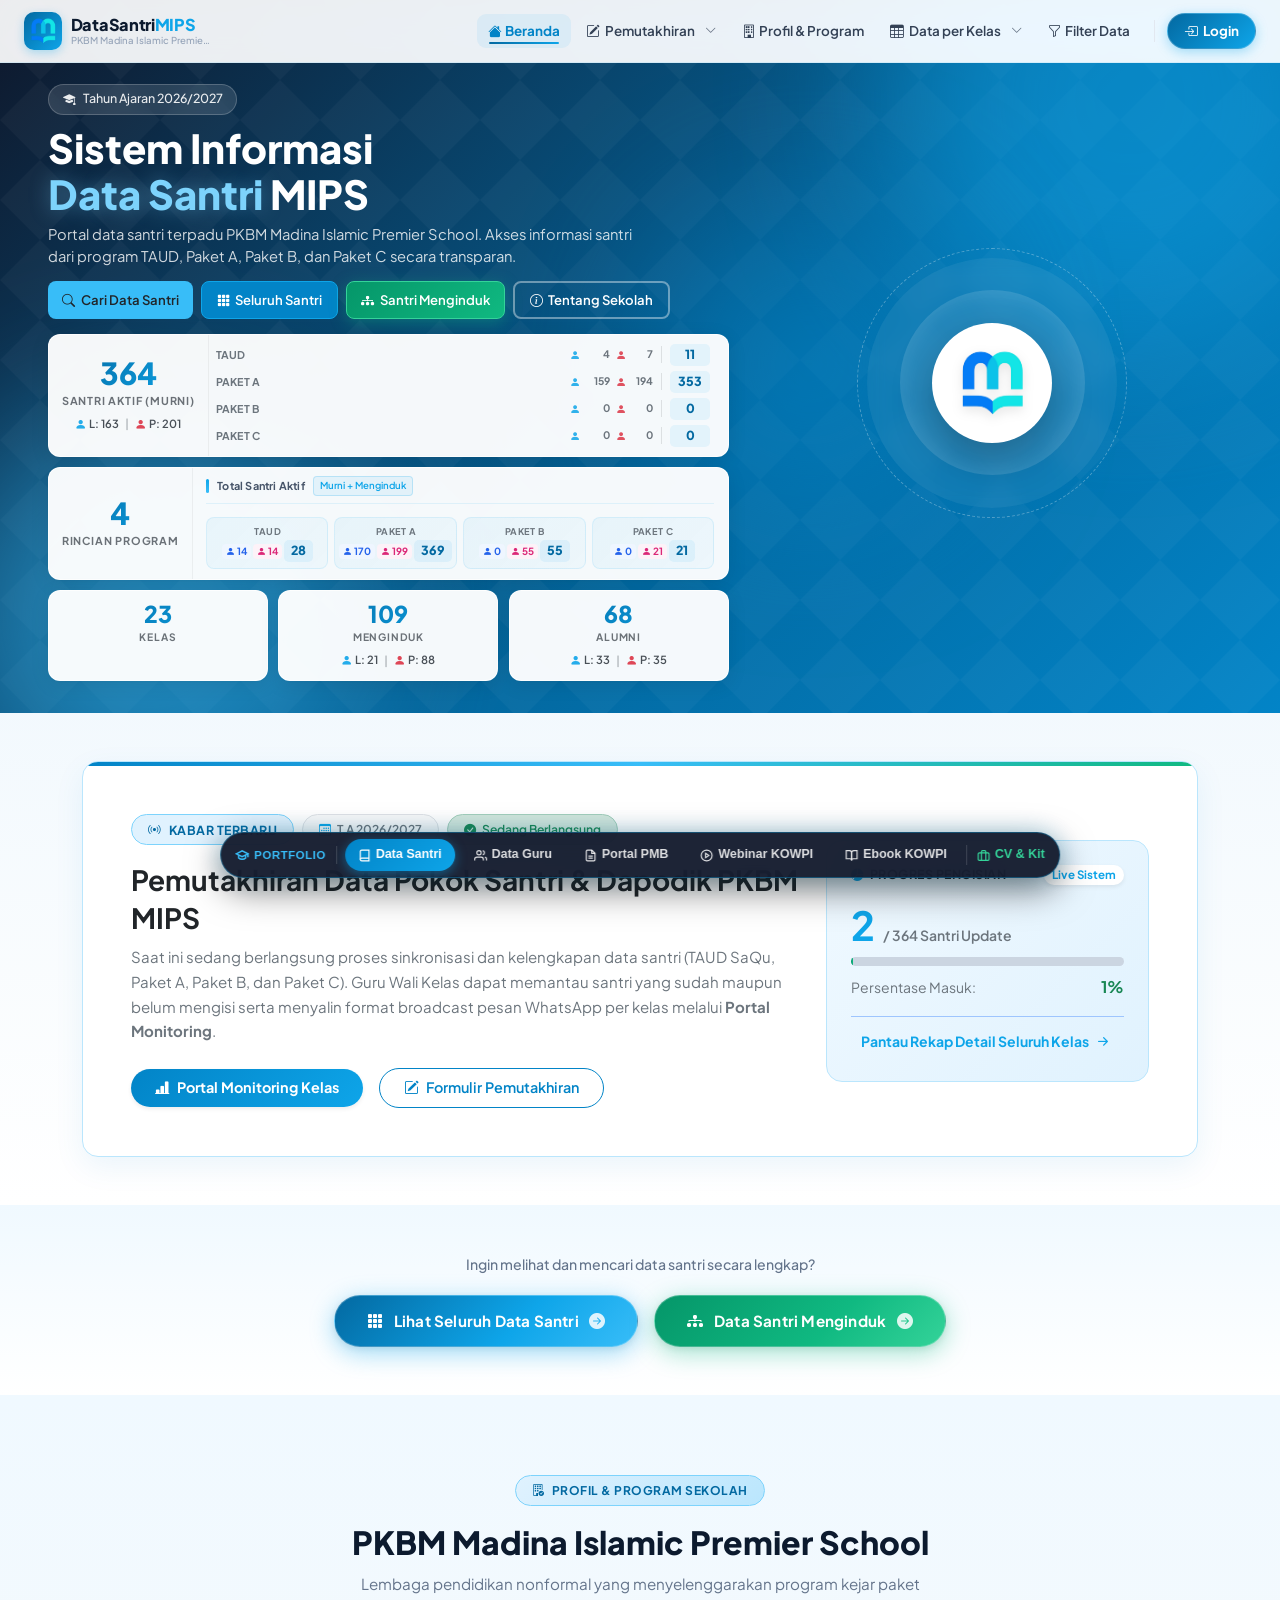
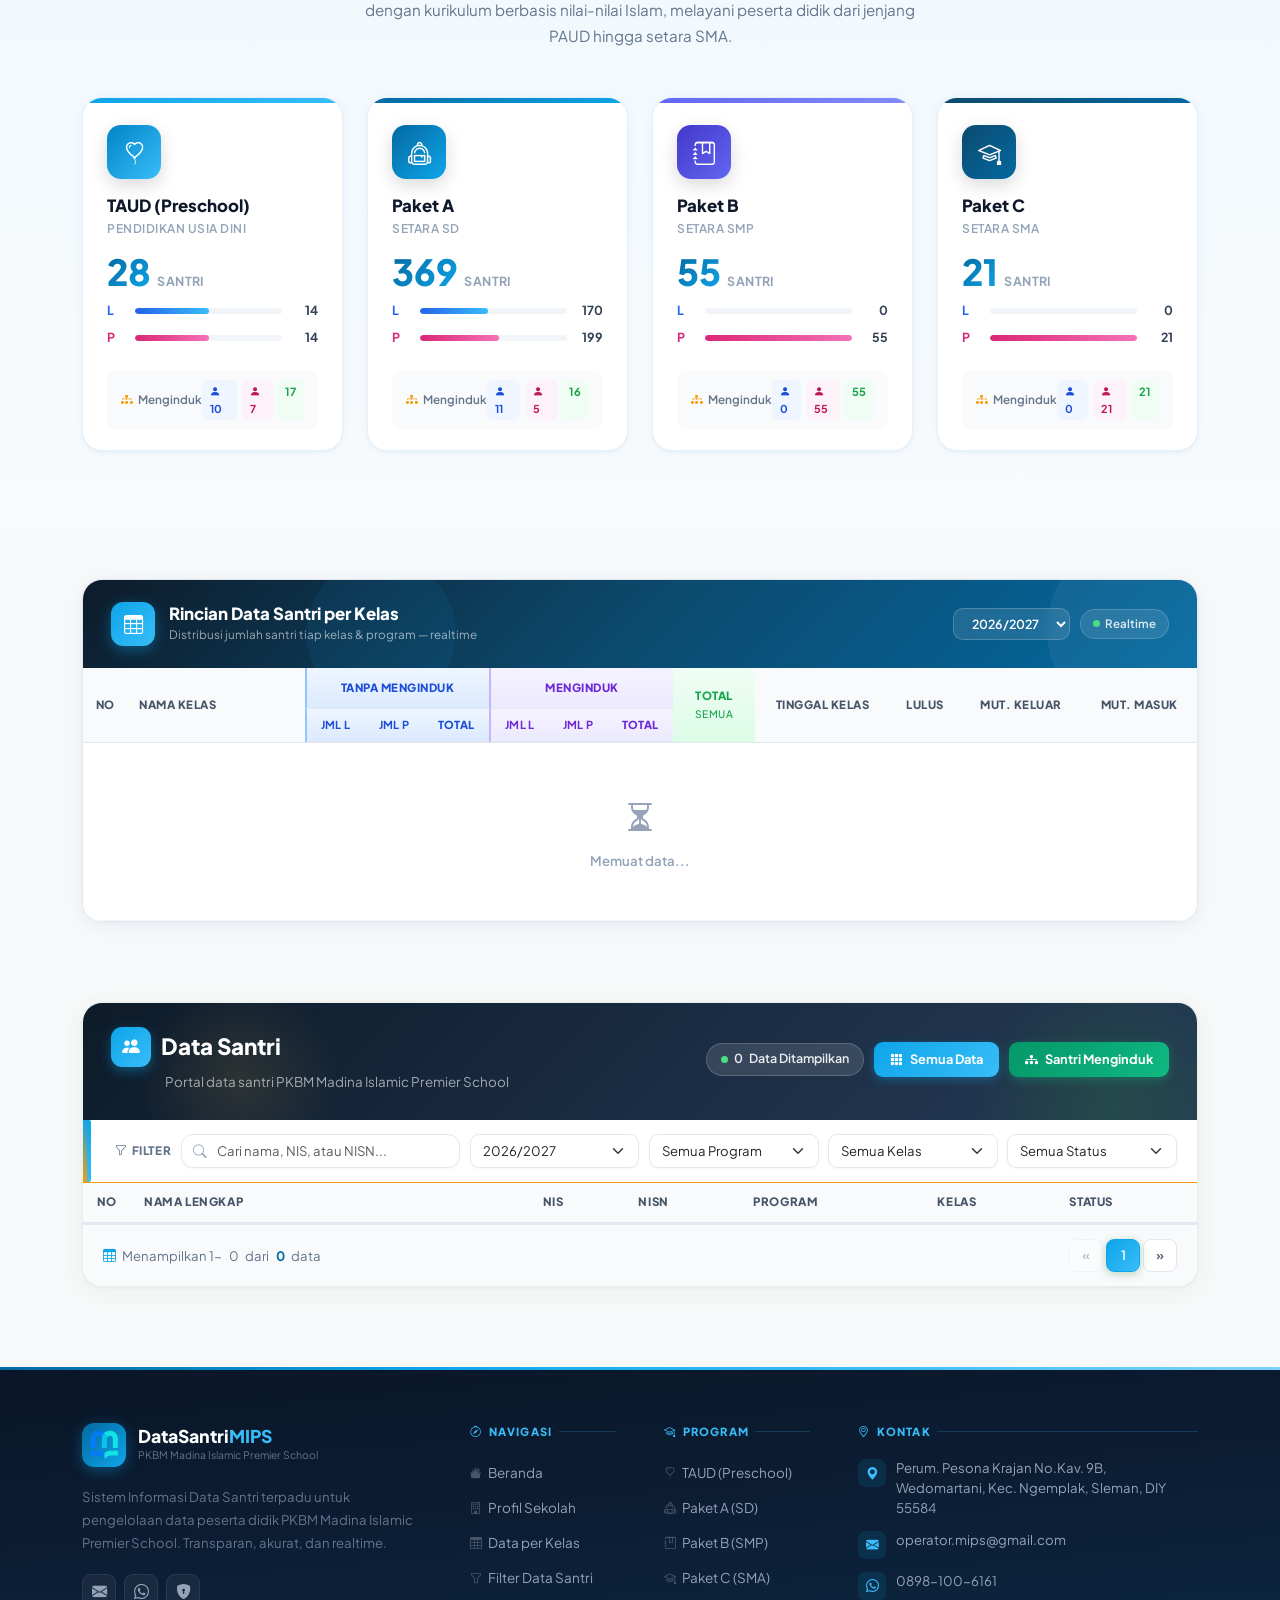
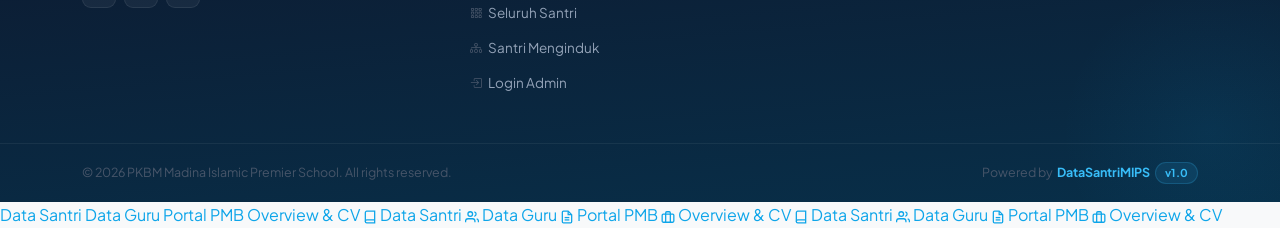
==== commit 62888c99: "feat: integrate KOWPI Webinar & Ebook catalogs into portfolio suite" ====
--- a/index.html
+++ b/index.html
@@ -3,6 +3,24 @@
   <a href="dataguru.html" class="demo-pill "> Data Guru</a>
   <a href="pmb.html" class="demo-pill "> Portal PMB</a>
   <a href="portfolio.html" class="career-link"> Overview &amp; CV</a>
+</div>
+
+  <a href="index.html" class="demo-pill active">
+    <svg width="14" height="14" viewBox="0 0 24 24" fill="none" stroke="currentColor" stroke-width="2.2"><path d="M4 19.5A2.5 2.5 0 0 1 6.5 17H20"/><path d="M6.5 2H20v20H6.5A2.5 2.5 0 0 1 4 19.5v-15A2.5 2.5 0 0 1 6.5 2z"/></svg>
+    <span>Data Santri</span>
+  </a>
+  <a href="dataguru.html" class="demo-pill ">
+    <svg width="14" height="14" viewBox="0 0 24 24" fill="none" stroke="currentColor" stroke-width="2.2"><path d="M17 21v-2a4 4 0 0 0-4-4H5a4 4 0 0 0-4 4v2"/><circle cx="9" cy="7" r="4"/><path d="M23 21v-2a4 4 0 0 0-3-3.87"/><path d="M16 3.13a4 4 0 0 1 0 7.75"/></svg>
+    <span>Data Guru</span>
+  </a>
+  <a href="pmb.html" class="demo-pill ">
+    <svg width="14" height="14" viewBox="0 0 24 24" fill="none" stroke="currentColor" stroke-width="2.2"><path d="M14 2H6a2 2 0 0 0-2 2v16a2 2 0 0 0 2 2h12a2 2 0 0 0 2-2V8z"/><polyline points="14 2 14 8 20 8"/><line x1="16" y1="13" x2="8" y2="13"/><line x1="16" y1="17" x2="8" y2="17"/></svg>
+    <span>Portal PMB</span>
+  </a>
+  <a href="portfolio.html" class="career-link">
+    <svg width="14" height="14" viewBox="0 0 24 24" fill="none" stroke="currentColor" stroke-width="2.2"><rect x="2" y="7" width="20" height="14" rx="2" ry="2"/><path d="M16 21V5a2 2 0 0 0-2-2h-4a2 2 0 0 0-2 2v16"/></svg>
+    <span>Overview &amp; CV</span>
+  </a>
 </div>
 
   <a href="index.html" class="demo-pill active">
@@ -38,32 +56,36 @@
   padding: 6px 14px;
   display: flex;
   align-items: center;
-  gap: 8px;
+  gap: 6px;
   box-shadow: 0 12px 35px rgba(0,0,0,0.5), 0 0 25px rgba(14,165,233,0.25);
   font-family: -apple-system, BlinkMacSystemFont, "Segoe UI", Roboto, sans-serif;
   transition: all 0.3s ease;
+  max-width: 96vw;
+  overflow-x: auto;
 }
+.demo-suite-bar::-webkit-scrollbar { display: none; }
 .demo-suite-bar:hover {
   border-color: rgba(14, 165, 233, 0.6);
   box-shadow: 0 15px 40px rgba(0,0,0,0.6), 0 0 35px rgba(14,165,233,0.35);
 }
 .demo-suite-bar .suite-brand {
-  font-size: 0.74rem;
+  font-size: 0.72rem;
   font-weight: 800;
   color: #38bdf8;
   letter-spacing: 0.5px;
   text-transform: uppercase;
-  margin-right: 4px;
+  margin-right: 2px;
   display: flex;
   align-items: center;
-  gap: 6px;
-  padding-right: 12px;
+  gap: 5px;
+  padding-right: 10px;
   border-right: 1px solid rgba(255,255,255,0.15);
+  white-space: nowrap;
 }
 .demo-suite-bar a.demo-pill {
-  padding: 7px 15px;
+  padding: 6px 13px;
   border-radius: 50px;
-  font-size: 0.8rem;
+  font-size: 0.78rem;
   font-weight: 700;
   text-decoration: none;
   color: rgba(255,255,255,0.85);
@@ -71,7 +93,7 @@
   white-space: nowrap;
   display: inline-flex;
   align-items: center;
-  gap: 6px;
+  gap: 5px;
 }
 .demo-suite-bar a.demo-pill:hover {
   color: #ffffff;
@@ -88,12 +110,13 @@
   font-size: 0.78rem;
   font-weight: 800;
   text-decoration: none;
-  padding-left: 12px;
+  padding-left: 10px;
   border-left: 1px solid rgba(255,255,255,0.15);
   display: inline-flex;
   align-items: center;
-  gap: 6px;
+  gap: 5px;
   transition: all 0.2s ease;
+  white-space: nowrap;
 }
 .demo-suite-bar .career-link:hover {
   color: #a7f3d0;
@@ -103,34 +126,40 @@
   .demo-suite-bar {
     bottom: 12px;
     padding: 5px 8px;
-    gap: 4px;
-    max-width: 96vw;
-    overflow-x: auto;
+    gap: 3px;
   }
   .demo-suite-bar .suite-brand { display: none; }
-  .demo-suite-bar a.demo-pill { font-size: 0.72rem; padding: 5px 9px; }
+  .demo-suite-bar a.demo-pill { font-size: 0.7rem; padding: 5px 8px; }
 }
 </style>
 <div class="demo-suite-bar">
   <div class="suite-brand">
-    <svg width="15" height="15" viewBox="0 0 24 24" fill="none" stroke="currentColor" stroke-width="2.5"><path d="M22 10v6M2 10l10-5 10 5-10 5z"/><path d="M6 12v5c3 3 9 3 12 0v-5"/></svg>
-    <span>MIPS SUITE</span>
+    <svg width="14" height="14" viewBox="0 0 24 24" fill="none" stroke="currentColor" stroke-width="2.5"><path d="M22 10v6M2 10l10-5 10 5-10 5z"/><path d="M6 12v5c3 3 9 3 12 0v-5"/></svg>
+    <span>PORTFOLIO</span>
   </div>
   <a href="index.html" class="demo-pill active">
-    <svg width="14" height="14" viewBox="0 0 24 24" fill="none" stroke="currentColor" stroke-width="2.2"><path d="M4 19.5A2.5 2.5 0 0 1 6.5 17H20"/><path d="M6.5 2H20v20H6.5A2.5 2.5 0 0 1 4 19.5v-15A2.5 2.5 0 0 1 6.5 2z"/></svg>
+    <svg width="13" height="13" viewBox="0 0 24 24" fill="none" stroke="currentColor" stroke-width="2.2"><path d="M4 19.5A2.5 2.5 0 0 1 6.5 17H20"/><path d="M6.5 2H20v20H6.5A2.5 2.5 0 0 1 4 19.5v-15A2.5 2.5 0 0 1 6.5 2z"/></svg>
     <span>Data Santri</span>
   </a>
   <a href="dataguru.html" class="demo-pill ">
-    <svg width="14" height="14" viewBox="0 0 24 24" fill="none" stroke="currentColor" stroke-width="2.2"><path d="M17 21v-2a4 4 0 0 0-4-4H5a4 4 0 0 0-4 4v2"/><circle cx="9" cy="7" r="4"/><path d="M23 21v-2a4 4 0 0 0-3-3.87"/><path d="M16 3.13a4 4 0 0 1 0 7.75"/></svg>
+    <svg width="13" height="13" viewBox="0 0 24 24" fill="none" stroke="currentColor" stroke-width="2.2"><path d="M17 21v-2a4 4 0 0 0-4-4H5a4 4 0 0 0-4 4v2"/><circle cx="9" cy="7" r="4"/><path d="M23 21v-2a4 4 0 0 0-3-3.87"/><path d="M16 3.13a4 4 0 0 1 0 7.75"/></svg>
     <span>Data Guru</span>
   </a>
   <a href="pmb.html" class="demo-pill ">
-    <svg width="14" height="14" viewBox="0 0 24 24" fill="none" stroke="currentColor" stroke-width="2.2"><path d="M14 2H6a2 2 0 0 0-2 2v16a2 2 0 0 0 2 2h12a2 2 0 0 0 2-2V8z"/><polyline points="14 2 14 8 20 8"/><line x1="16" y1="13" x2="8" y2="13"/><line x1="16" y1="17" x2="8" y2="17"/></svg>
+    <svg width="13" height="13" viewBox="0 0 24 24" fill="none" stroke="currentColor" stroke-width="2.2"><path d="M14 2H6a2 2 0 0 0-2 2v16a2 2 0 0 0 2 2h12a2 2 0 0 0 2-2V8z"/><polyline points="14 2 14 8 20 8"/><line x1="16" y1="13" x2="8" y2="13"/><line x1="16" y1="17" x2="8" y2="17"/></svg>
     <span>Portal PMB</span>
   </a>
-  <a href="portfolio.html" class="career-link">
-    <svg width="14" height="14" viewBox="0 0 24 24" fill="none" stroke="currentColor" stroke-width="2.2"><rect x="2" y="7" width="20" height="14" rx="2" ry="2"/><path d="M16 21V5a2 2 0 0 0-2-2h-4a2 2 0 0 0-2 2v16"/></svg>
-    <span>Overview &amp; CV</span>
+  <a href="webinar/index.html" class="demo-pill ">
+    <svg width="13" height="13" viewBox="0 0 24 24" fill="none" stroke="currentColor" stroke-width="2.2"><circle cx="12" cy="12" r="10"/><polygon points="10 8 16 12 10 16 10 8"/></svg>
+    <span>Webinar KOWPI</span>
+  </a>
+  <a href="ebook/index.html" class="demo-pill ">
+    <svg width="13" height="13" viewBox="0 0 24 24" fill="none" stroke="currentColor" stroke-width="2.2"><path d="M2 3h6a4 4 0 0 1 4 4v14a3 3 0 0 0-3-3H2z"/><path d="M22 3h-6a4 4 0 0 0-4 4v14a3 3 0 0 1 3-3h7z"/></svg>
+    <span>Ebook KOWPI</span>
+  </a>
+  <a href="portfolio.html" class="career-link ">
+    <svg width="13" height="13" viewBox="0 0 24 24" fill="none" stroke="currentColor" stroke-width="2.2"><rect x="2" y="7" width="20" height="14" rx="2" ry="2"/><path d="M16 21V5a2 2 0 0 0-2-2h-4a2 2 0 0 0-2 2v16"/></svg>
+    <span>CV &amp; Kit</span>
   </a>
 </div>
 </body> </html>
